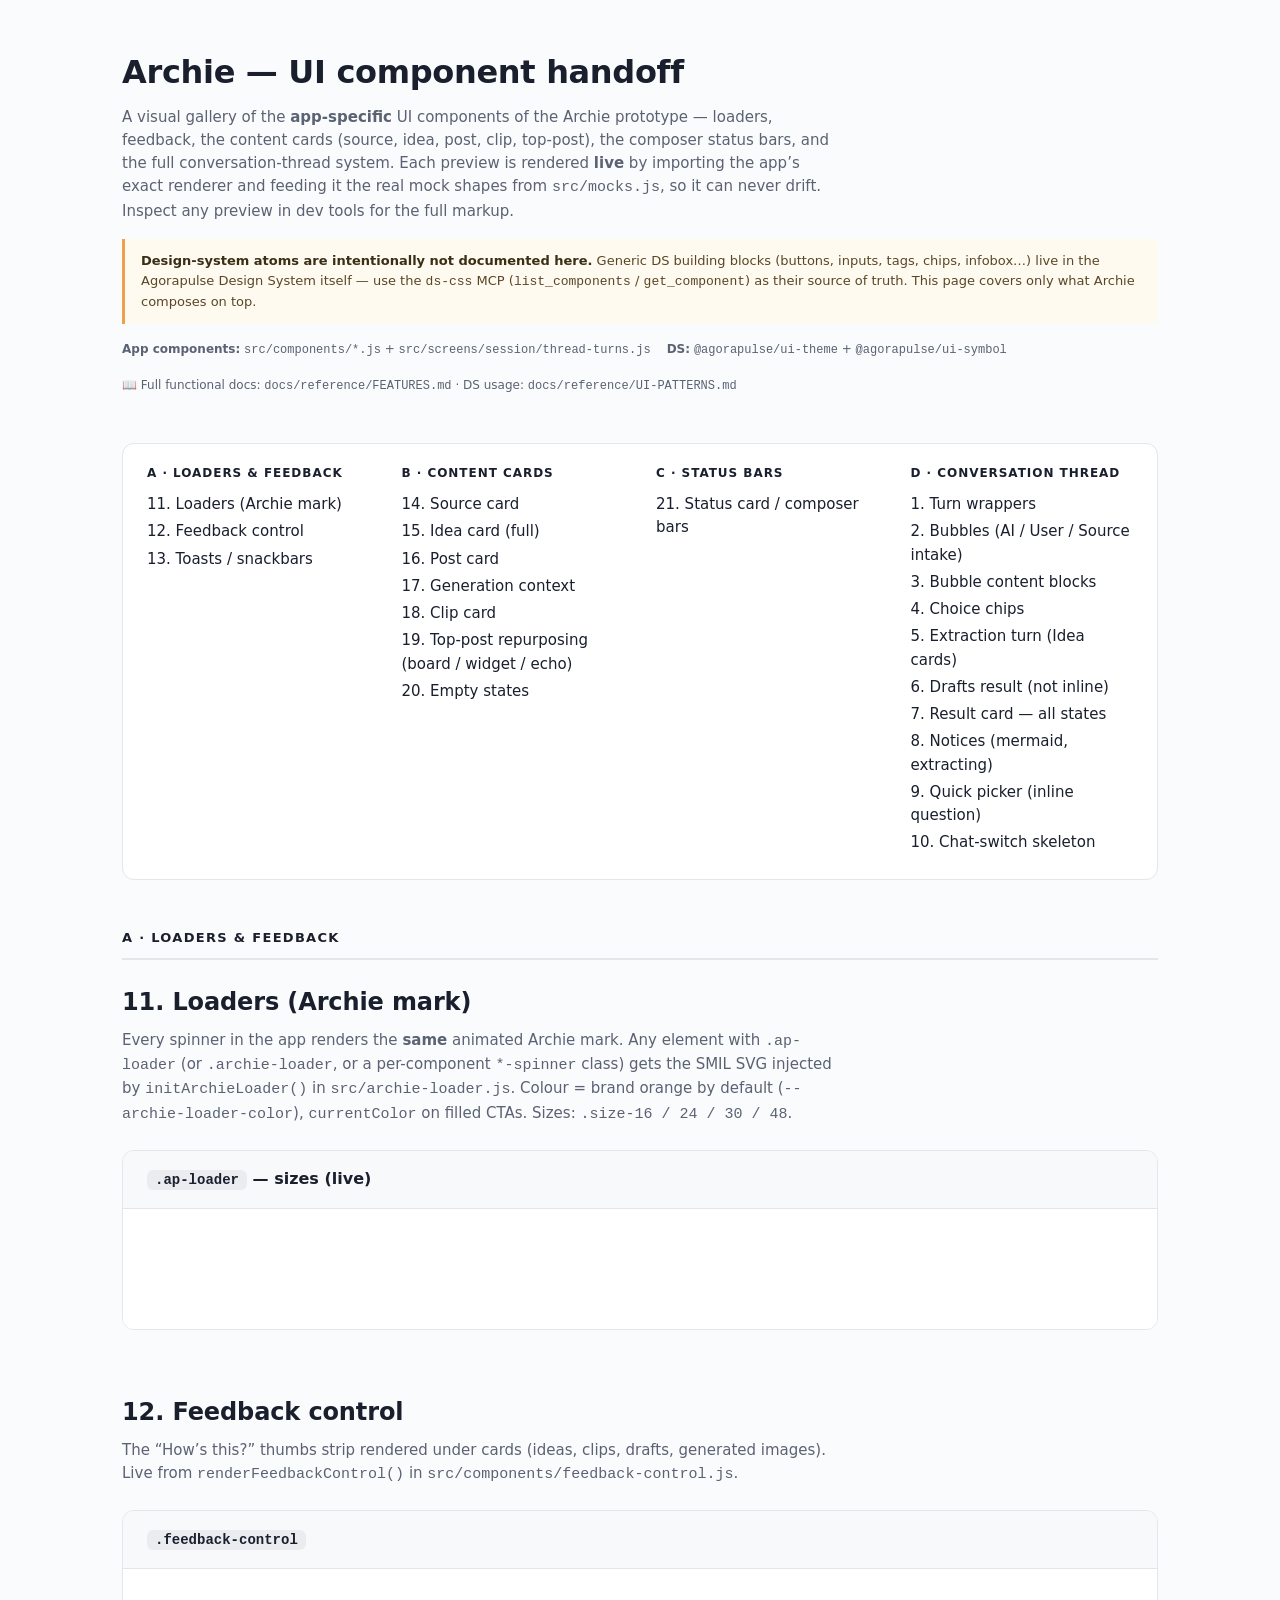
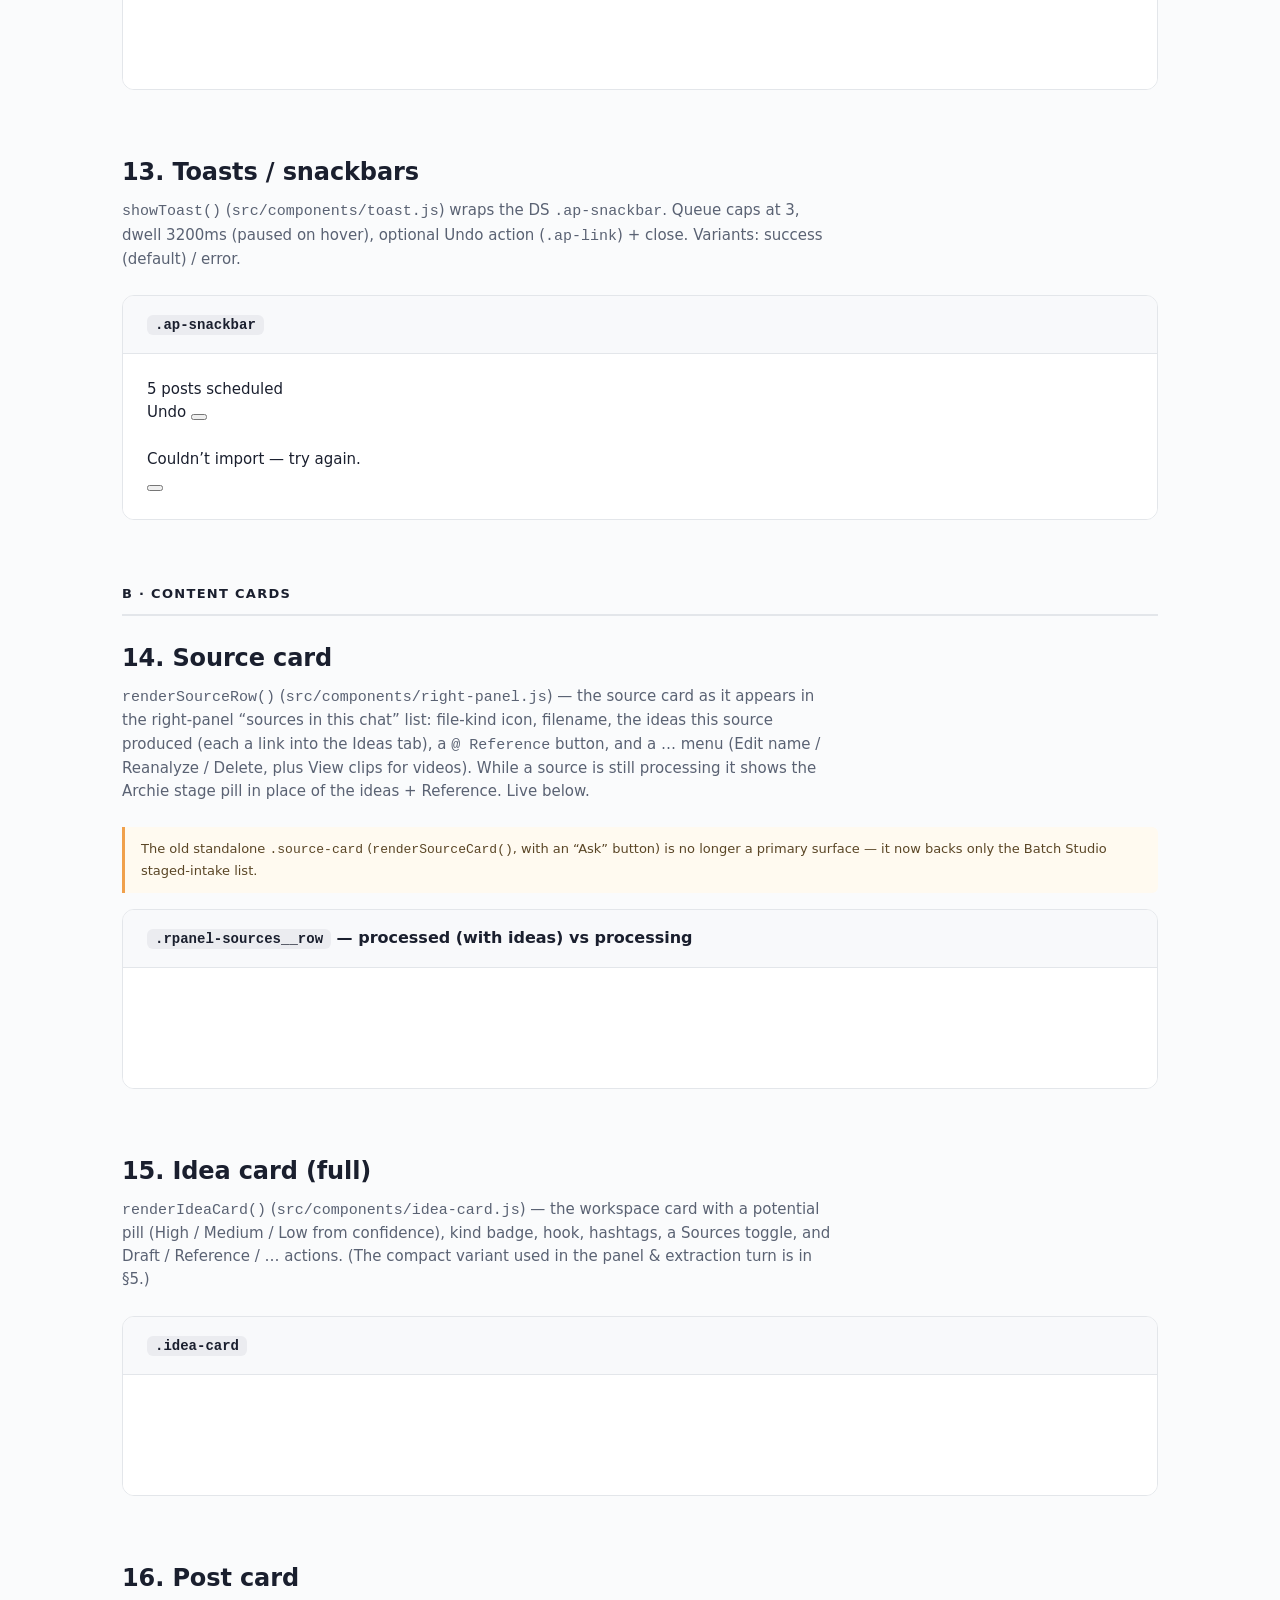
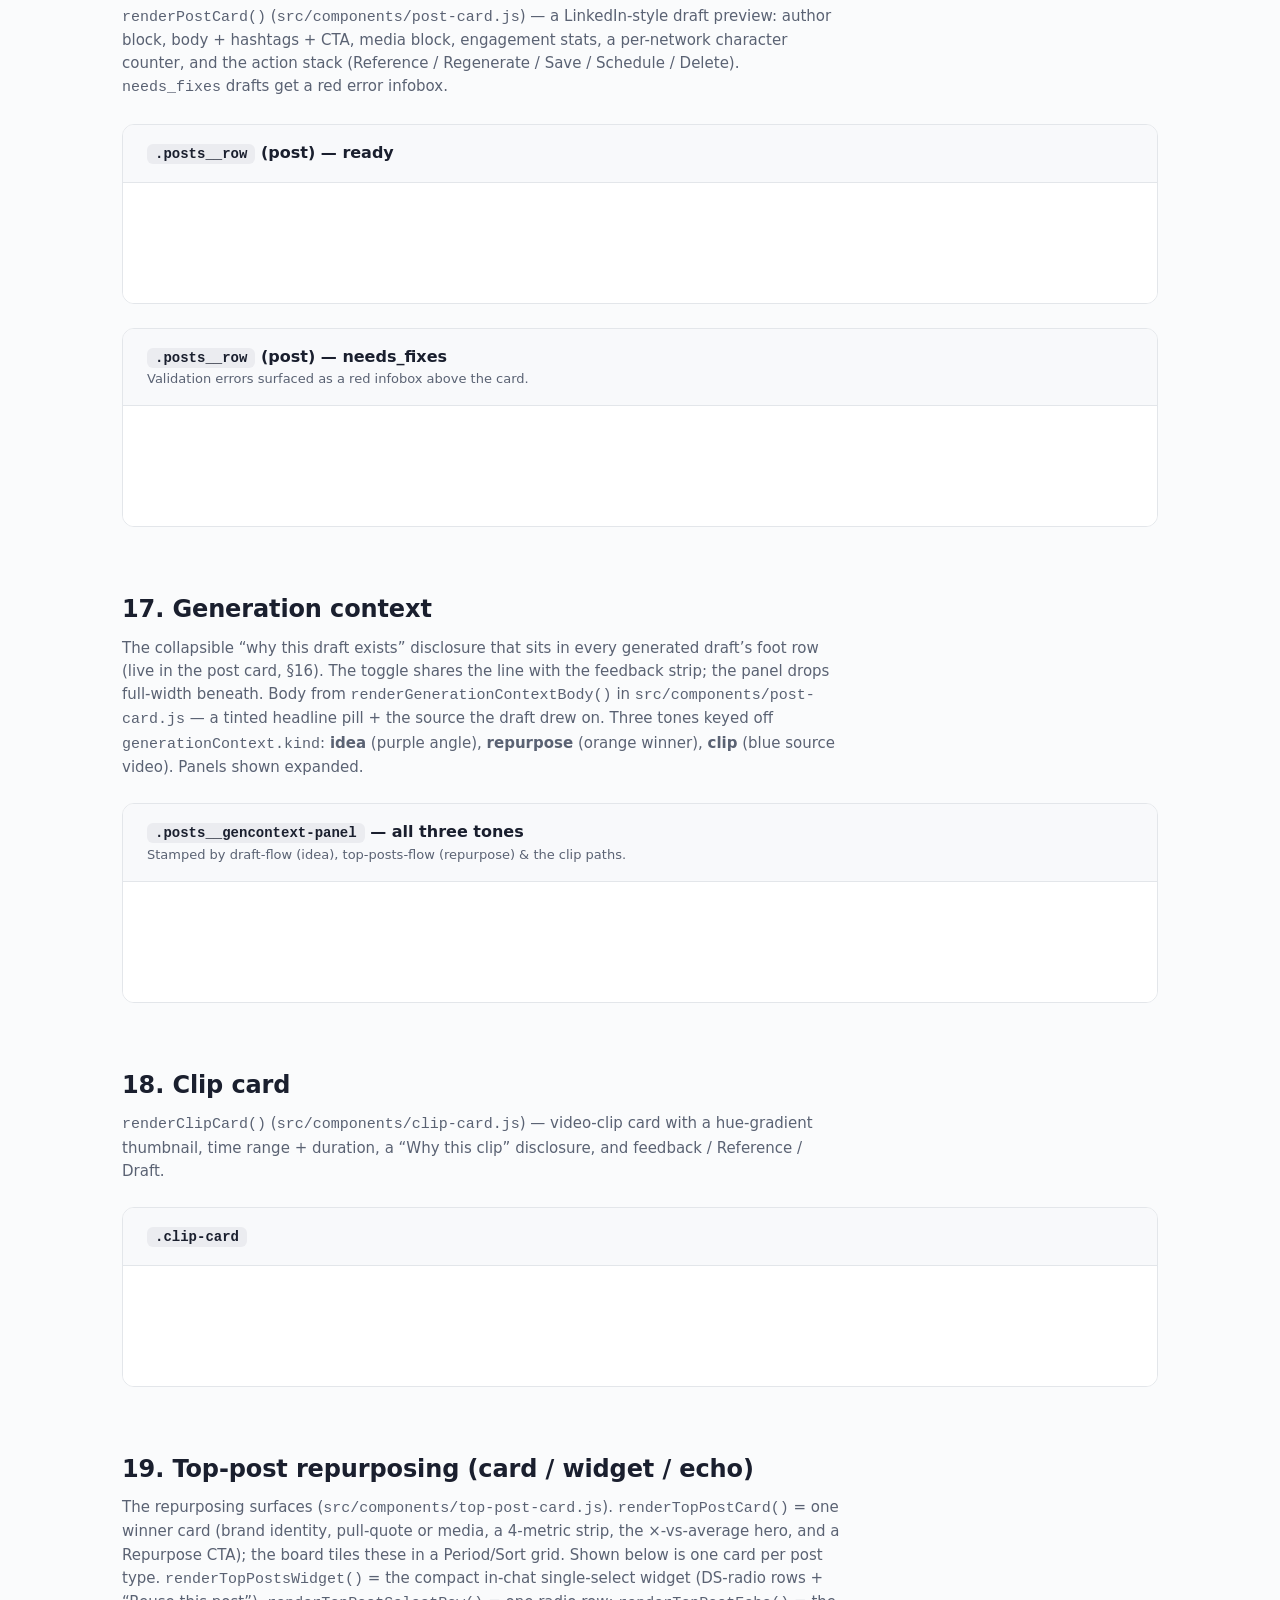
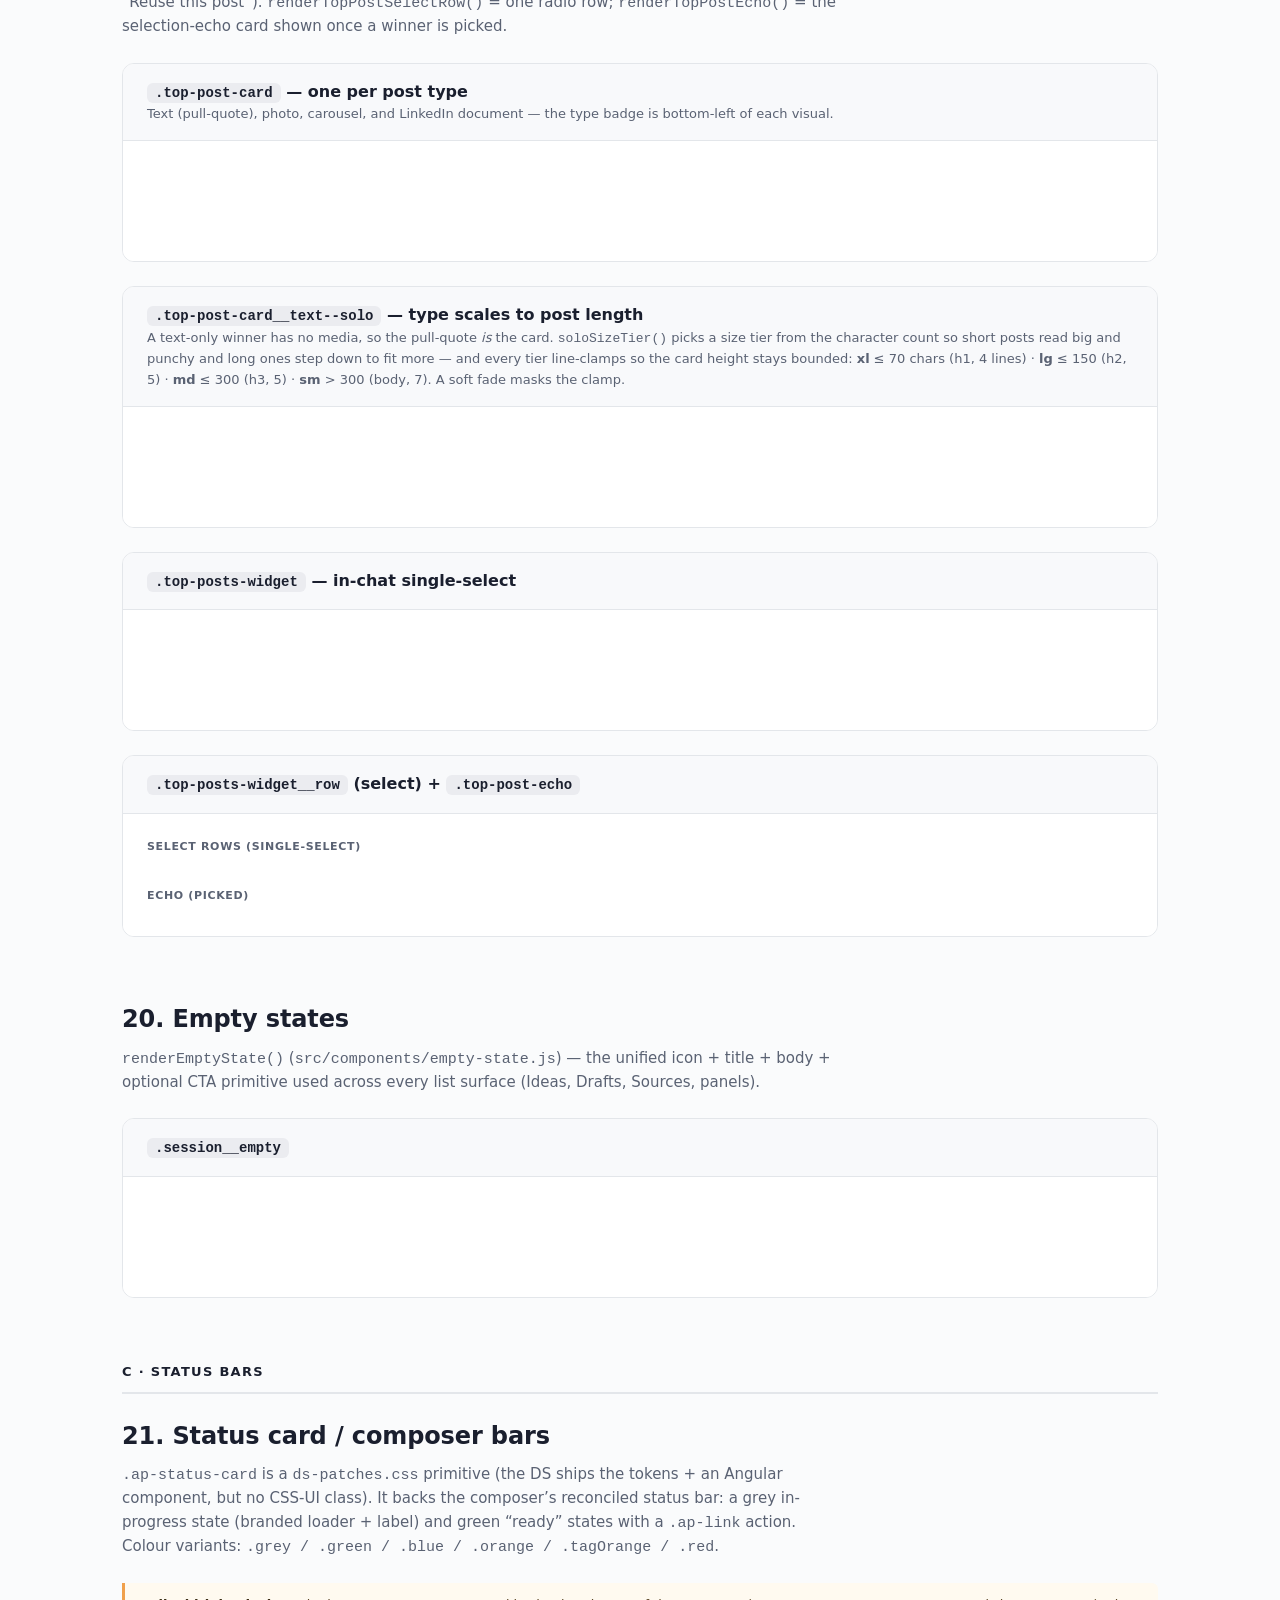
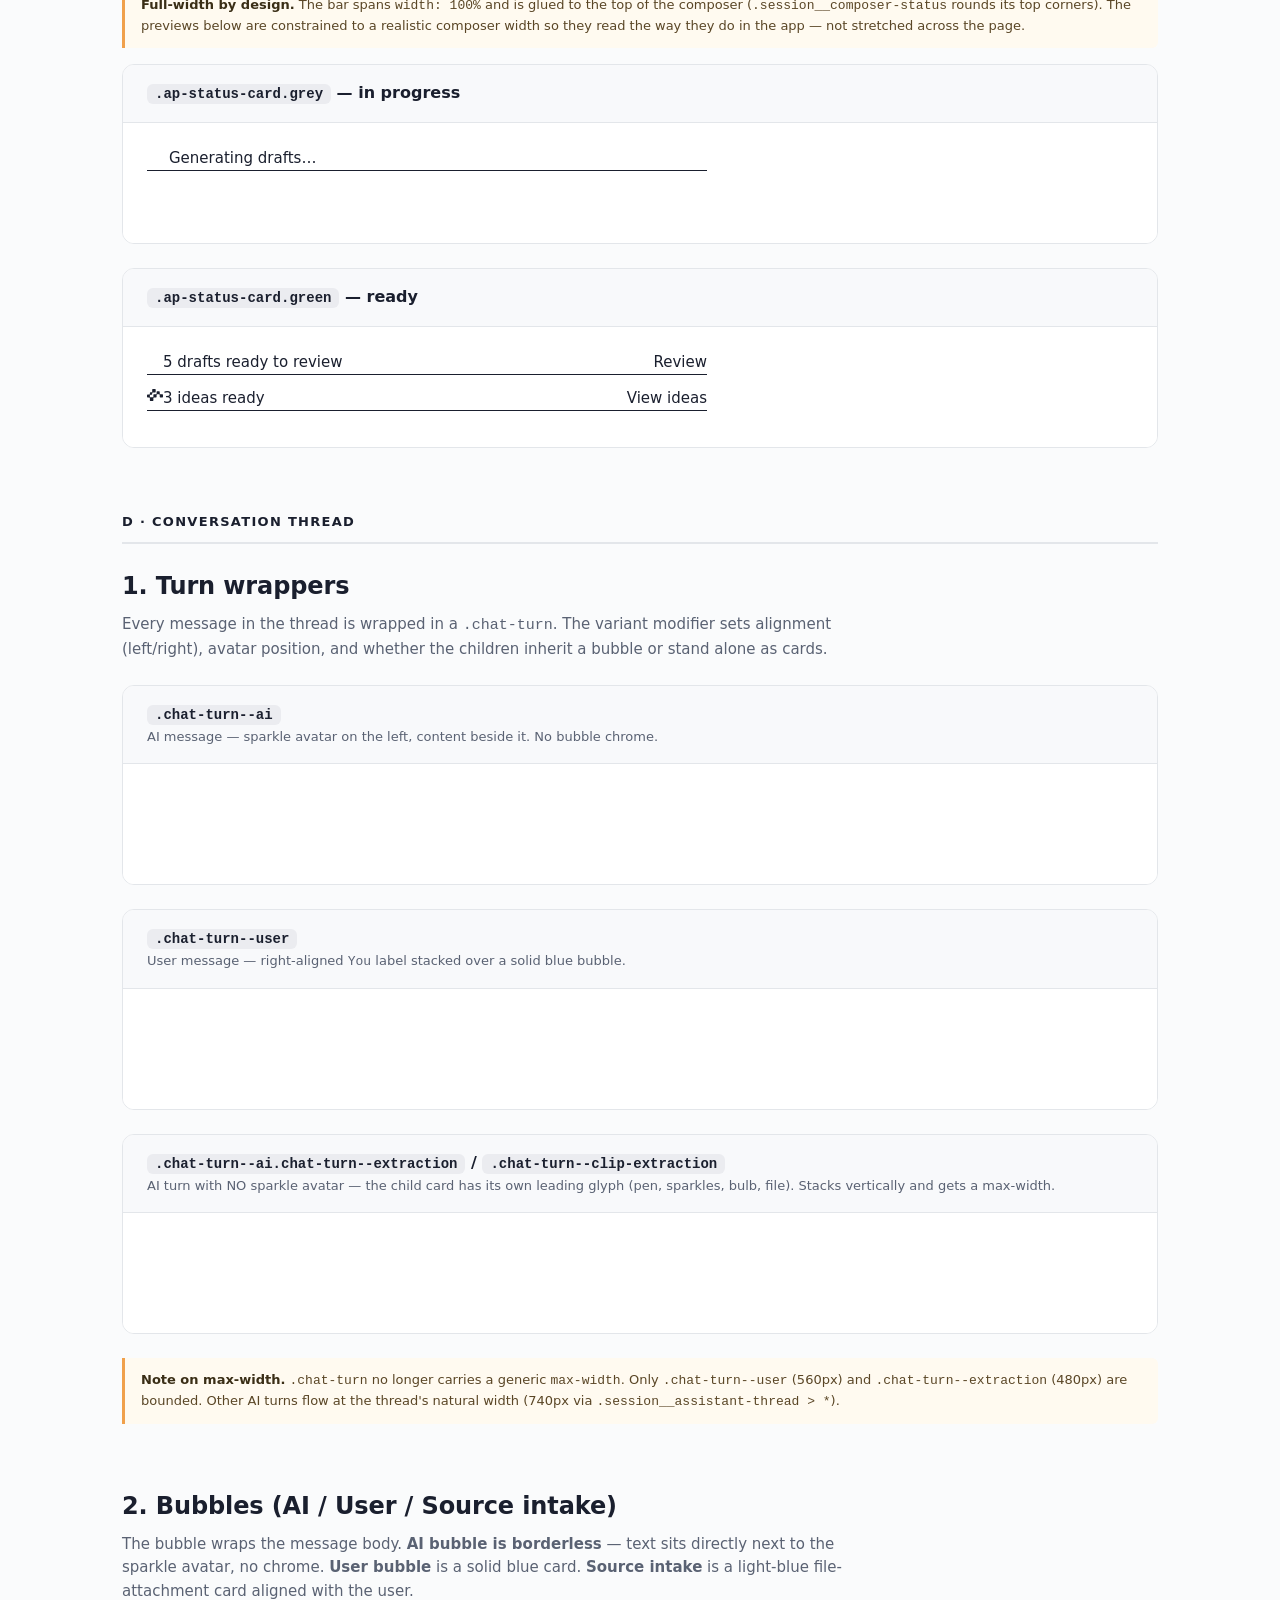
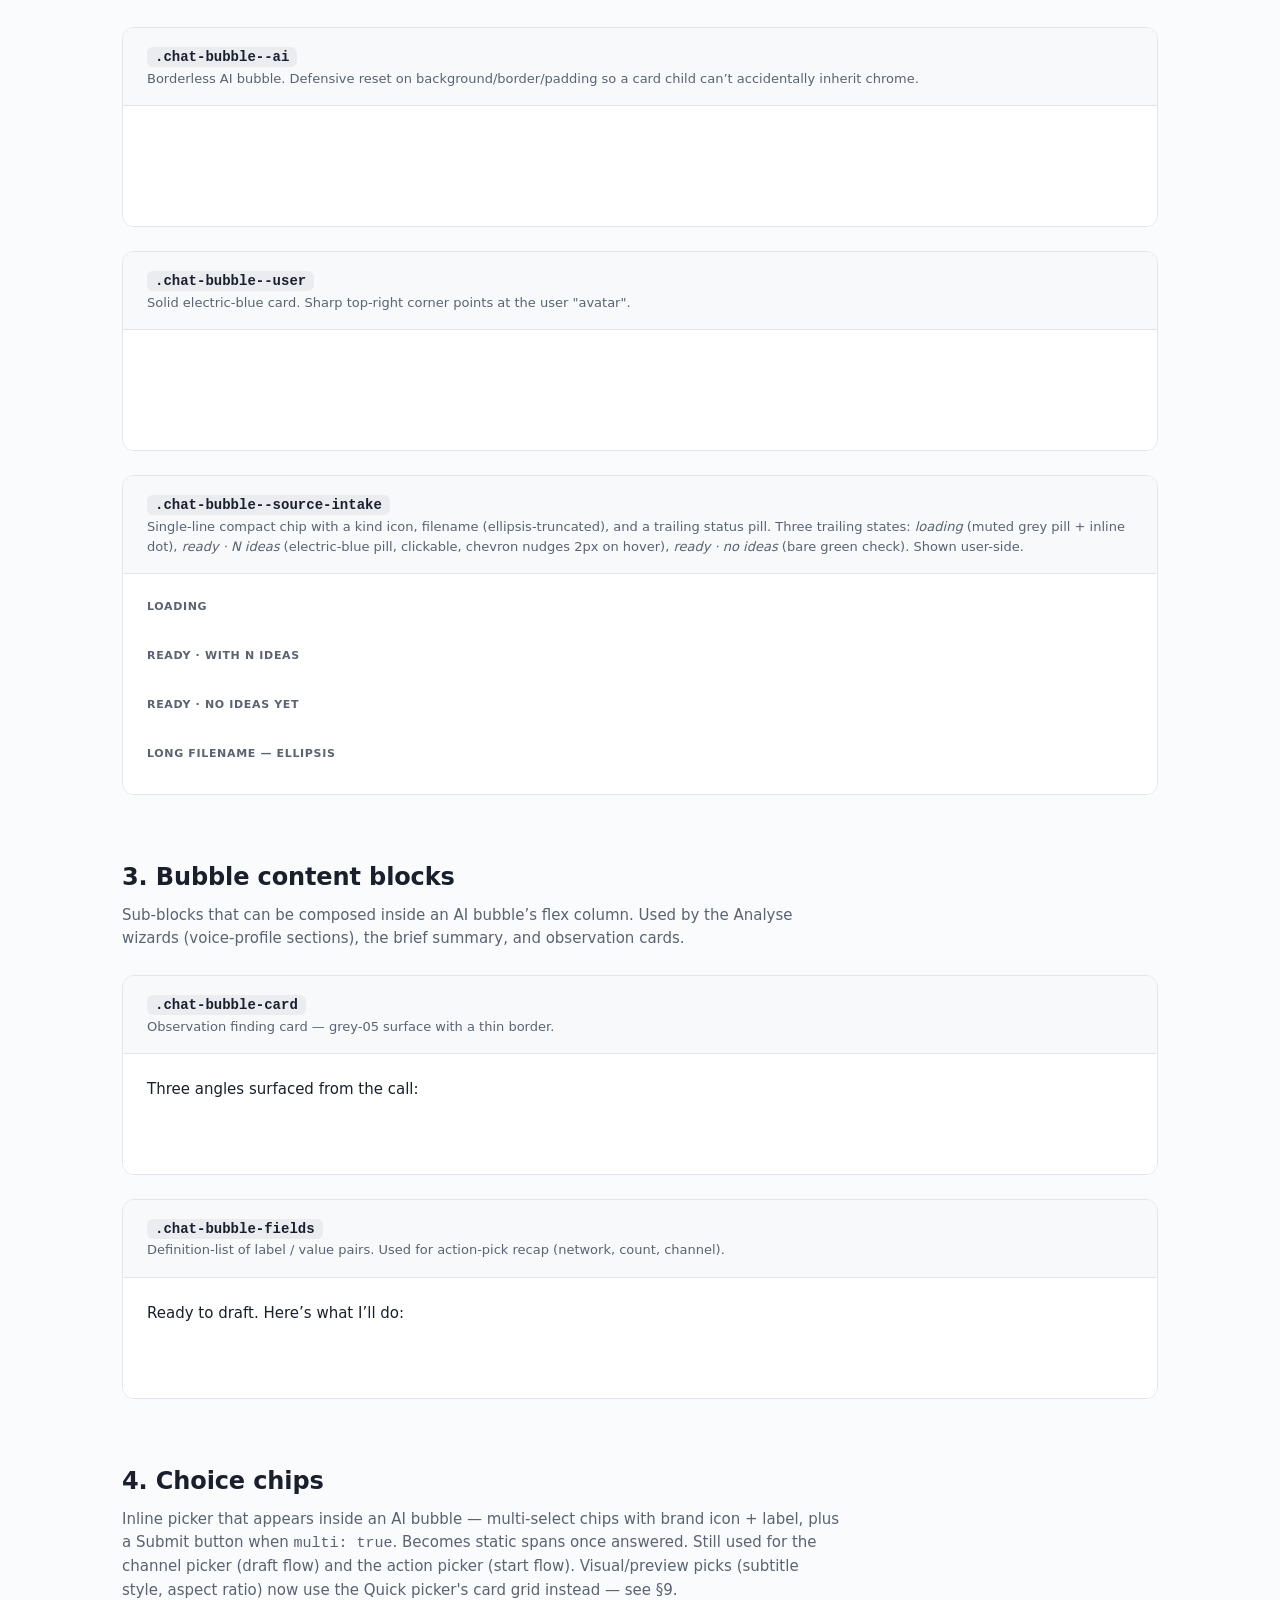
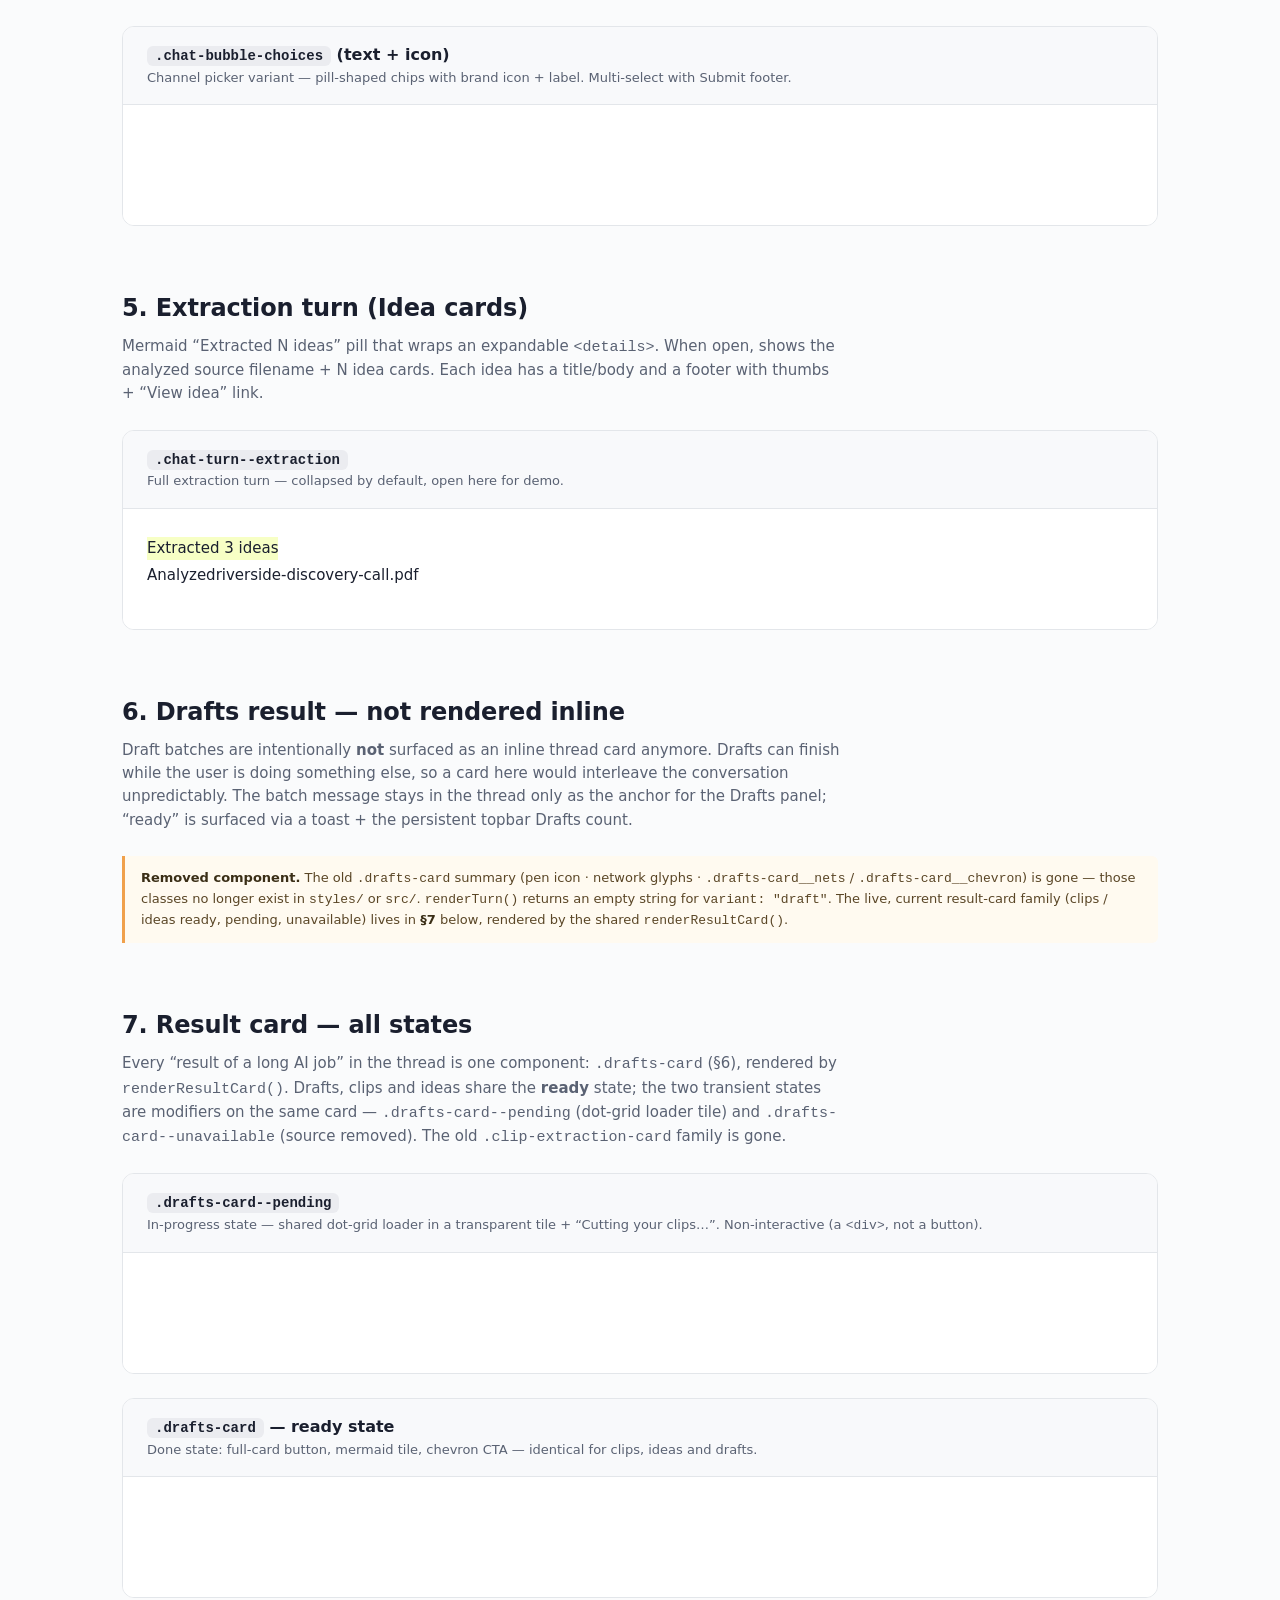
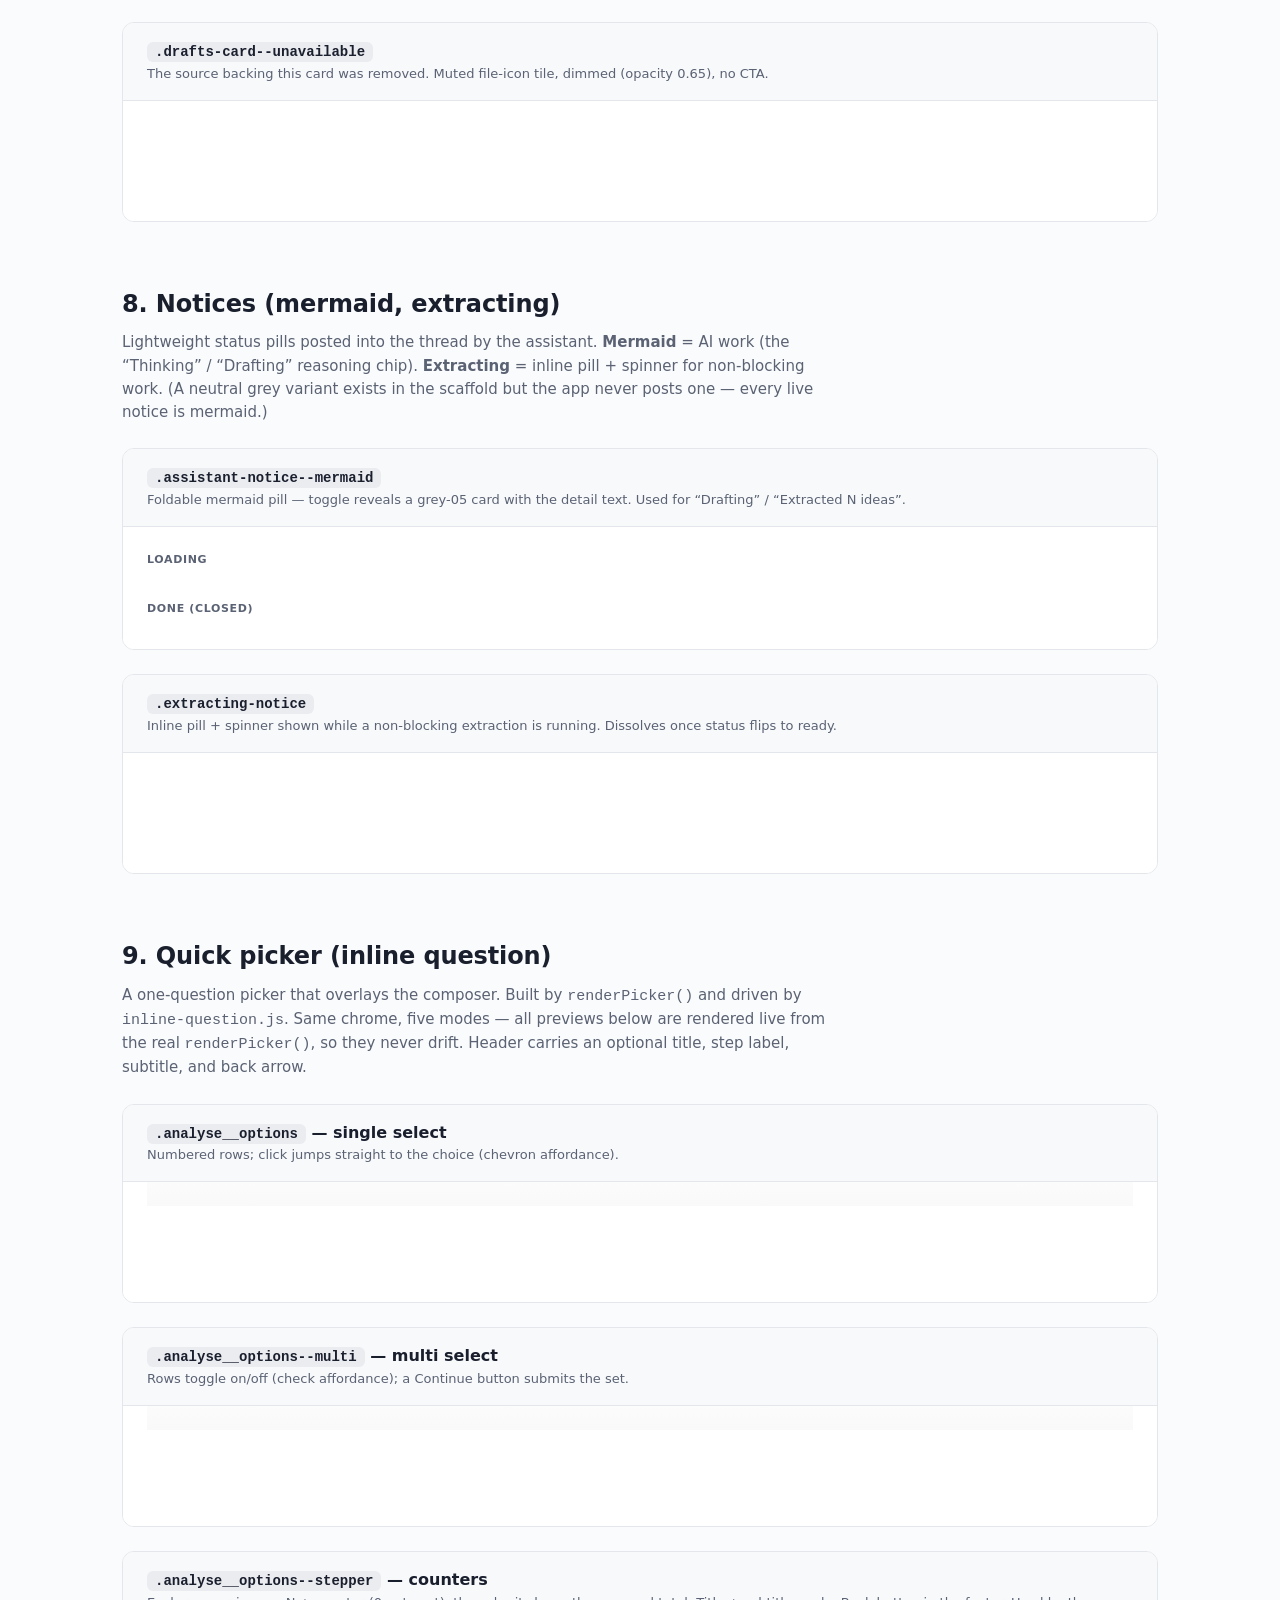
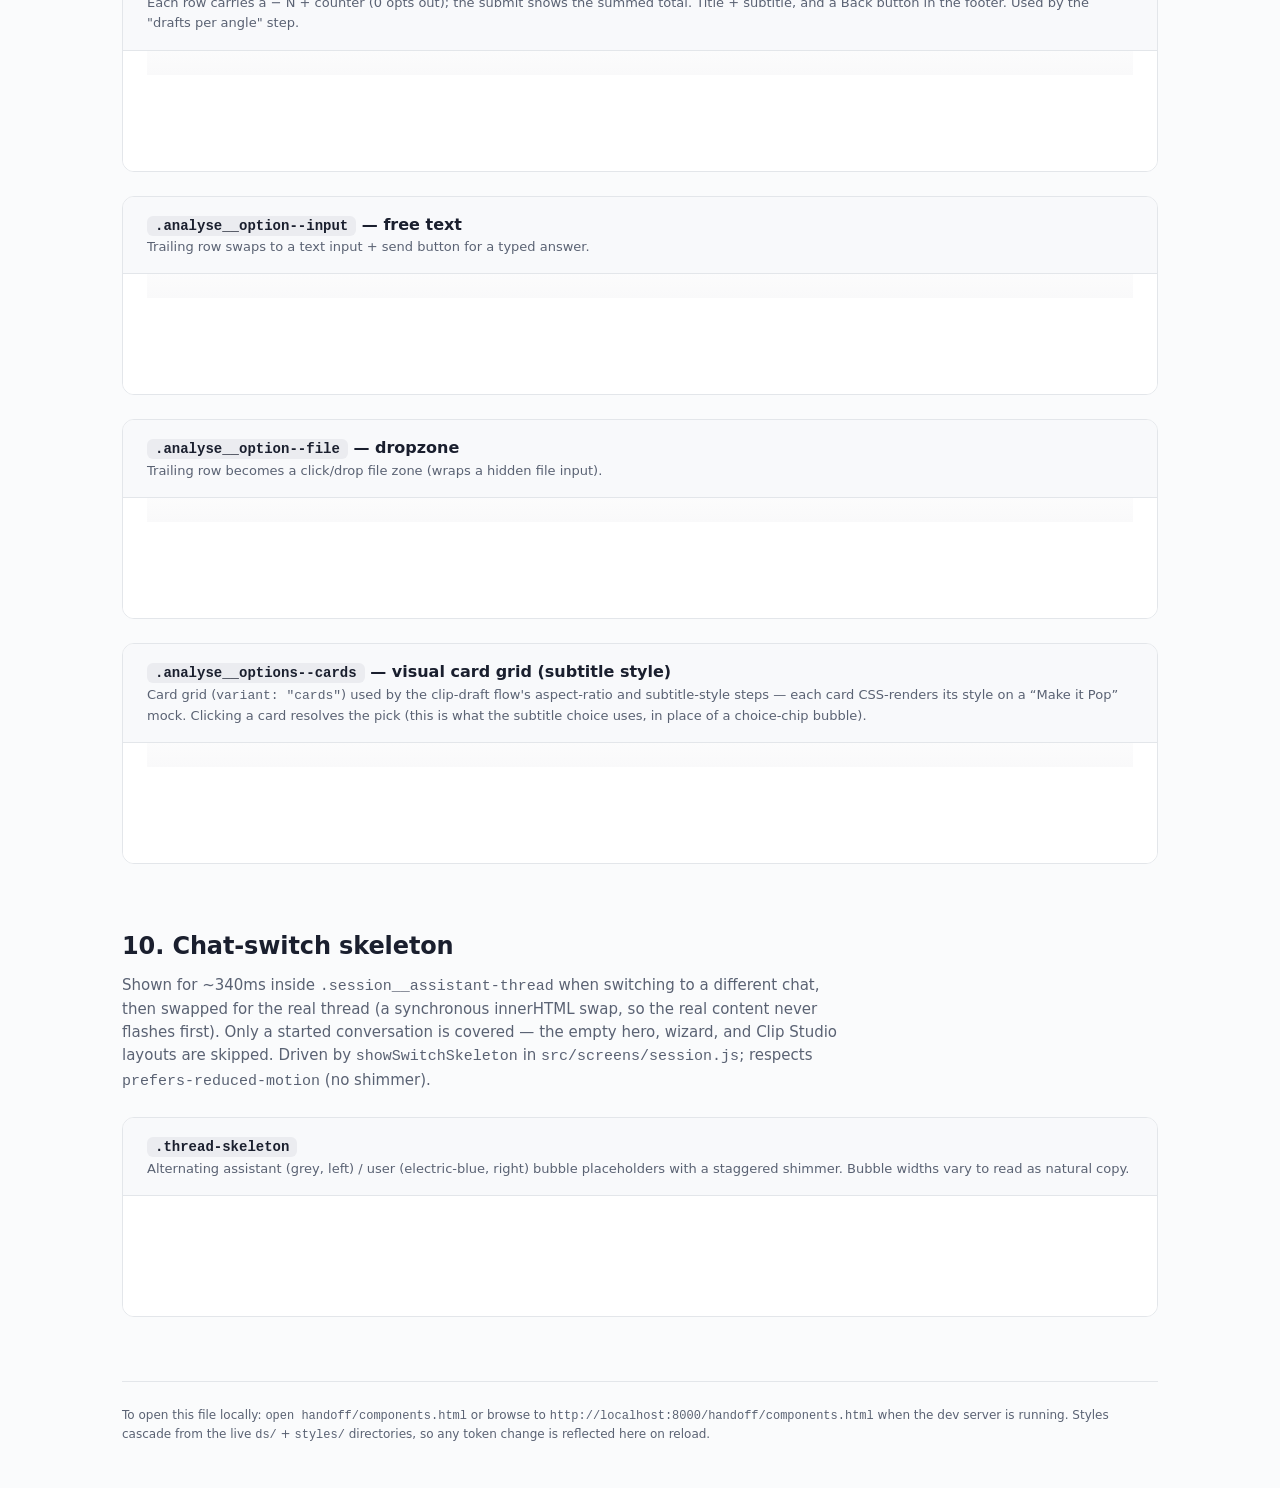
==== handoff/components.html @ f3efd06c "docs(handoff): subtitle choice as a Quick-picker card grid; trim choice chips - §9: add the Quick pi" ====
<!doctype html>
<html lang="en">
  <head>
    <meta charset="UTF-8" />
    <meta name="viewport" content="width=device-width, initial-scale=1.0" />
    <title>Archie — UI component handoff</title>

    <!-- Agorapulse Design System (variables → font → icons → ui-css) -->
    <link rel="stylesheet" href="../ds/desktop_variables.css?v=3" />
    <link rel="stylesheet" href="../ds/css-ui/font-face.css?v=3" />
    <link rel="stylesheet" href="../ds/ap-icons.css?v=3" />
    <link rel="stylesheet" href="../ds/css-ui/index.css?v=3" />

    <!-- App tokens + base + chat styles (so previews render exactly as in app).
         ?v=N is bumped whenever the cascade changes (e.g. source-intake v2 ship)
         so the handoff doesn't get stuck on a stale cached CSS. -->
    <link rel="stylesheet" href="../styles/tokens.css?v=3" />
    <link rel="stylesheet" href="../styles/base.css?v=3" />
    <link rel="stylesheet" href="../styles/ds-patches.css?v=3" />
    <link rel="stylesheet" href="../styles/chat.css?v=3" />
    <link rel="stylesheet" href="../styles/screens/session.css?v=3" />
    <!-- Card styles, so the live previews (idea / clip / post cards) render
         with their real chrome. -->
    <link rel="stylesheet" href="../styles/components/right-panel.css?v=3" />
    <link rel="stylesheet" href="../styles/components/clip-card.css?v=3" />
    <link rel="stylesheet" href="../styles/screens/posts.css?v=3" />
    <!-- Quick-picker (inline question) styles for the live picker previews. -->
    <link rel="stylesheet" href="../styles/screens/analyse.css?v=3" />
    <!-- Subtitle-style card previews for the clip subtitle quick-picker (§9). -->
    <link rel="stylesheet" href="../styles/components/subtitle-style.css?v=3" />
    <!-- Content-card styles so the live source / idea (full) / post / clip /
         top-post / feedback previews render with their real chrome. -->
    <link rel="stylesheet" href="../styles/screens/dashboard.css?v=3" />
    <link rel="stylesheet" href="../styles/screens/sources.css?v=3" />
    <link rel="stylesheet" href="../styles/components/top-post-card.css?v=3" />
    <link rel="stylesheet" href="../styles/components/feedback-control.css?v=3" />
    <link rel="stylesheet" href="../styles/components/conversation-status-card.css?v=3" />
    <!-- archie-loader.css MUST load last (as it does in index.html): its loader
         box rules deliberately override the legacy rotating-border definitions
         that live in each screen/modal CSS (e.g. .source-card__spinner in
         dashboard.css). Loading it earlier lets those stale rings win. -->
    <link rel="stylesheet" href="../styles/components/archie-loader.css?v=3" />

    <style>
      /* ── Handoff page chrome ───────────────────────────────────────── */
      :root {
        --hd-bg: #fafbfc;
        --hd-surface: #ffffff;
        --hd-border: #e3e6ea;
        --hd-text: #1a1f2e;
        --hd-muted: #5a6273;
        --hd-code-bg: #f4f5f7;
        --hd-accent: var(--ref-color-electric-blue-100);
      }

      * {
        box-sizing: border-box;
      }

      /* The app's base.css locks html/body to overflow:hidden (the app shell
         scrolls its own panes). This is a standalone doc — restore native
         page scroll. */
      html,
      body {
        height: auto !important;
        min-height: 100%;
        overflow: visible !important;
        overflow-y: auto !important;
      }

      body {
        margin: 0;
        padding: 0;
        background: var(--hd-bg);
        color: var(--hd-text);
        font-family: var(--ref-font-family, "Averta", system-ui, sans-serif);
        font-size: 15px;
        line-height: 1.55;
      }

      .hd-shell {
        max-width: 1100px;
        margin: 0 auto;
        padding: 48px 32px 96px;
      }

      .hd-header {
        margin-bottom: 48px;
      }

      .hd-header h1 {
        margin: 0 0 8px;
        font-size: 32px;
        font-weight: 800;
        letter-spacing: -0.01em;
      }

      .hd-header p {
        margin: 0;
        color: var(--hd-muted);
        max-width: 720px;
      }

      .hd-meta {
        margin-top: 16px;
        display: flex;
        flex-wrap: wrap;
        gap: 16px;
        font-size: 12px;
        color: var(--hd-muted);
      }

      .hd-meta code {
        font-size: 12px;
      }

      /* TOC */
      .hd-toc {
        background: var(--hd-surface);
        border: 1px solid var(--hd-border);
        border-radius: 12px;
        padding: 20px 24px;
        margin-bottom: 48px;
      }

      .hd-toc {
        display: grid;
        grid-template-columns: repeat(auto-fit, minmax(200px, 1fr));
        gap: 20px 32px;
      }

      .hd-toc__group h2 {
        margin: 0 0 10px;
        font-size: 12px;
        font-weight: 700;
        text-transform: uppercase;
        letter-spacing: 0.08em;
        color: var(--hd-accent);
      }

      .hd-toc ul {
        margin: 0;
        padding: 0;
        list-style: none;
      }

      .hd-toc li {
        margin: 4px 0;
      }

      .hd-toc a {
        color: var(--hd-text);
        text-decoration: none;
        border-bottom: 1px solid transparent;
      }

      .hd-toc a:hover {
        border-bottom-color: var(--hd-accent);
        color: var(--hd-accent);
      }

      /* Section */
      .hd-section {
        margin-bottom: 64px;
        scroll-margin-top: 24px;
      }

      .hd-section > h2 {
        margin: 0 0 8px;
        font-size: 24px;
        font-weight: 700;
        letter-spacing: -0.005em;
      }

      .hd-section > p.hd-lead {
        margin: 0 0 24px;
        color: var(--hd-muted);
        max-width: 720px;
      }

      /* Component card */
      .hd-comp {
        background: var(--hd-surface);
        border: 1px solid var(--hd-border);
        border-radius: 12px;
        margin-bottom: 24px;
        overflow: hidden;
      }

      .hd-comp__head {
        display: flex;
        align-items: baseline;
        justify-content: space-between;
        gap: 16px;
        padding: 16px 24px;
        border-bottom: 1px solid var(--hd-border);
        background: #f8f9fb;
      }

      .hd-comp__name {
        margin: 0;
        font-size: 16px;
        font-weight: 700;
      }

      .hd-comp__name code {
        background: rgba(33, 46, 68, 0.06);
        padding: 2px 8px;
        border-radius: 6px;
        font-size: 14px;
        font-weight: 600;
      }

      .hd-comp__desc {
        margin: 0;
        color: var(--hd-muted);
        font-size: 13px;
      }

      .hd-comp__body {
        display: grid;
        grid-template-columns: 1fr;
        gap: 0;
      }

      @media (max-width: 900px) {
        .hd-comp__body {
          grid-template-columns: 1fr;
        }
      }

      .hd-comp__preview {
        padding: 24px;
        background: #ffffff;
        display: flex;
        flex-direction: column;
        gap: 24px;
        min-height: 120px;
        /* Wide components (post card, schedule slots) scroll inside their own
           preview rather than clipping at the card edge. */
        overflow-x: auto;
      }

      .hd-comp__code {
        padding: 0;
        background: var(--hd-code-bg);
        font-family: "SF Mono", "Menlo", "Monaco", monospace;
        font-size: 12px;
        line-height: 1.5;
        max-height: 480px;
        overflow: auto;
      }

      .hd-comp__code pre {
        margin: 0;
        padding: 20px 24px;
        white-space: pre;
        overflow-x: auto;
      }

      .hd-comp__meta {
        grid-column: 1 / -1;
        padding: 16px 24px;
        border-top: 1px solid var(--hd-border);
        font-size: 13px;
        display: grid;
        grid-template-columns: 1fr 1fr 1fr;
        gap: 24px;
      }

      @media (max-width: 900px) {
        .hd-comp__meta {
          grid-template-columns: 1fr;
        }
      }

      .hd-comp__meta dt {
        font-size: 11px;
        font-weight: 700;
        text-transform: uppercase;
        letter-spacing: 0.06em;
        color: var(--hd-muted);
        margin-bottom: 6px;
      }

      .hd-comp__meta dd {
        margin: 0;
      }

      .hd-comp__meta dd code {
        background: rgba(33, 46, 68, 0.06);
        padding: 1px 6px;
        border-radius: 4px;
        font-family: "SF Mono", "Menlo", monospace;
        font-size: 11px;
        display: inline-block;
        margin: 2px 4px 2px 0;
      }

      /* Notes block */
      .hd-note {
        background: #fffaf0;
        border-left: 3px solid #f0a04b;
        padding: 12px 16px;
        margin: 16px 0;
        font-size: 13px;
        color: #5a4626;
        border-radius: 0 6px 6px 0;
      }

      .hd-note strong {
        color: #3a2e16;
      }

      /* Token reference table */
      .hd-tokens {
        background: var(--hd-surface);
        border: 1px solid var(--hd-border);
        border-radius: 12px;
        padding: 0;
        overflow: hidden;
      }

      .hd-tokens table {
        width: 100%;
        border-collapse: collapse;
        font-size: 13px;
      }

      .hd-tokens th,
      .hd-tokens td {
        padding: 10px 16px;
        text-align: left;
        border-bottom: 1px solid var(--hd-border);
      }

      .hd-tokens th {
        background: #f8f9fb;
        font-size: 11px;
        text-transform: uppercase;
        letter-spacing: 0.06em;
        color: var(--hd-muted);
        font-weight: 700;
      }

      .hd-tokens tr:last-child td {
        border-bottom: 0;
      }

      .hd-tokens code {
        font-family: "SF Mono", "Menlo", monospace;
        font-size: 12px;
        background: rgba(33, 46, 68, 0.06);
        padding: 1px 6px;
        border-radius: 4px;
      }

      .hd-swatch {
        display: inline-block;
        width: 16px;
        height: 16px;
        border-radius: 3px;
        border: 1px solid rgba(0, 0, 0, 0.08);
        vertical-align: middle;
        margin-right: 6px;
      }

      /* Variants row inside preview */
      .hd-preview-row {
        display: flex;
        flex-direction: column;
        gap: 8px;
      }

      .hd-preview-row__label {
        font-size: 11px;
        text-transform: uppercase;
        letter-spacing: 0.06em;
        color: var(--hd-muted);
        font-weight: 700;
      }

      /* Force the preview area to use the app's body text rules without
         depending on the session shell. */
      .hd-comp__preview {
        font-family: var(--ref-font-family, "Averta", system-ui, sans-serif);
      }

      /* Some chat-turn variants are normally constrained by .session__assistant-thread
         (max-width 740 centered). In the handoff preview we let them flow at the
         preview column's natural width. */
      .hd-comp__preview .chat-turn {
        max-width: 100%;
      }

      .hd-comp__preview .chat-turn--user {
        align-self: flex-end;
      }

      /* Wrap row for laying out atom variants (buttons, chips, pills) side by
         side inside a preview. */
      .hd-row {
        display: flex;
        flex-wrap: wrap;
        align-items: center;
        gap: 12px;
      }

      /* Big in-page separator between the component groups (mirrors the TOC). */
      .hd-group-title {
        margin: 8px 0 24px;
        padding-bottom: 10px;
        border-bottom: 2px solid var(--hd-border);
        font-size: 13px;
        font-weight: 800;
        text-transform: uppercase;
        letter-spacing: 0.1em;
        color: var(--hd-accent);
      }

      /* On dark-surfaced previews (video-clips ramp) invert the card bg. */
      .hd-comp__preview--dark {
        background: #14181f;
      }
    </style>
  </head>

  <body>
    <main class="hd-shell">
      <header class="hd-header">
        <h1>Archie — UI component handoff</h1>
        <p>
          A visual gallery of the <strong>app-specific</strong> UI components of the Archie prototype — loaders,
          feedback, the content cards (source, idea, post, clip, top-post), the composer status bars, and the full
          conversation-thread system. Each preview is rendered <strong>live</strong> by importing the app&rsquo;s exact
          renderer and feeding it the real mock shapes from <code>src/mocks.js</code>, so it can never drift. Inspect
          any preview in dev tools for the full markup.
        </p>
        <div class="hd-note" style="margin-top: 16px">
          <strong>Design-system atoms are intentionally not documented here.</strong> Generic DS building blocks
          (buttons, inputs, tags, chips, infobox…) live in the Agorapulse Design System itself — use the
          <code>ds-css</code> MCP (<code>list_components</code> / <code>get_component</code>) as their source of truth.
          This page covers only what Archie composes on top.
        </div>
        <div class="hd-meta">
          <span>
            <strong>App components:</strong>
            <code>src/components/*.js</code> + <code>src/screens/session/thread-turns.js</code>
          </span>
          <span>
            <strong>DS:</strong>
            <code>@agorapulse/ui-theme</code> +
            <code>@agorapulse/ui-symbol</code>
          </span>
        </div>
        <div class="hd-meta">
          <span>
            📖 Full functional docs:
            <code>docs/reference/FEATURES.md</code> · DS usage: <code>docs/reference/UI-PATTERNS.md</code>
          </span>
        </div>
      </header>

      <nav class="hd-toc" aria-label="Table of contents">
        <div class="hd-toc__group">
          <h2>A · Loaders &amp; feedback</h2>
          <ul>
            <li><a href="#loaders">11. Loaders (Archie mark)</a></li>
            <li><a href="#feedback">12. Feedback control</a></li>
            <li><a href="#toasts">13. Toasts / snackbars</a></li>
          </ul>
        </div>
        <div class="hd-toc__group">
          <h2>B · Content cards</h2>
          <ul>
            <li><a href="#source-card">14. Source card</a></li>
            <li><a href="#idea-card">15. Idea card (full)</a></li>
            <li><a href="#post-card">16. Post card</a></li>
            <li><a href="#gencontext">17. Generation context</a></li>
            <li><a href="#clip-card">18. Clip card</a></li>
            <li><a href="#top-posts">19. Top-post repurposing (board / widget / echo)</a></li>
            <li><a href="#empty">20. Empty states</a></li>
          </ul>
        </div>
        <div class="hd-toc__group">
          <h2>C · Status bars</h2>
          <ul>
            <li><a href="#status-card">21. Status card / composer bars</a></li>
          </ul>
        </div>
        <div class="hd-toc__group">
          <h2>D · Conversation thread</h2>
          <ul>
            <li><a href="#turns">1. Turn wrappers</a></li>
            <li><a href="#bubbles">2. Bubbles (AI / User / Source intake)</a></li>
            <li><a href="#bubble-content">3. Bubble content blocks</a></li>
            <li><a href="#choices">4. Choice chips</a></li>
            <li><a href="#extraction">5. Extraction turn (Idea cards)</a></li>
            <li><a href="#drafts">6. Drafts result (not inline)</a></li>
            <li><a href="#clip-extraction">7. Result card — all states</a></li>
            <li><a href="#notices">8. Notices (mermaid, extracting)</a></li>
            <li><a href="#quick-picker">9. Quick picker (inline question)</a></li>
            <li><a href="#switch-skeleton">10. Chat-switch skeleton</a></li>
          </ul>
        </div>
      </nav>

      <!-- ════════════════════════════════════════════════════════════════
            GROUP A — LOADERS & FEEDBACK
            ════════════════════════════════════════════════════════════ -->
      <h2 class="hd-group-title">A · Loaders &amp; feedback</h2>

      <!-- 16. LOADERS -->
      <section class="hd-section" id="loaders">
        <h2>11. Loaders (Archie mark)</h2>
        <p class="hd-lead">
          Every spinner in the app renders the <strong>same</strong> animated Archie mark. Any element with
          <code>.ap-loader</code> (or <code>.archie-loader</code>, or a per-component <code>*-spinner</code> class) gets
          the SMIL SVG injected by <code>initArchieLoader()</code> in <code>src/archie-loader.js</code>. Colour = brand
          orange by default (<code>--archie-loader-color</code>), <code>currentColor</code> on filled CTAs. Sizes:
          <code>.size-16 / 24 / 30 / 48</code>.
        </p>

        <article class="hd-comp">
          <header class="hd-comp__head">
            <div>
              <p class="hd-comp__name"><code>.ap-loader</code> — sizes (live)</p>
            </div>
          </header>
          <div class="hd-comp__body">
            <div class="hd-comp__preview">
              <div class="hd-row" style="gap: 24px" data-live="loaders"></div>
            </div>
          </div>
        </article>
      </section>

      <!-- 17. FEEDBACK CONTROL -->
      <section class="hd-section" id="feedback">
        <h2>12. Feedback control</h2>
        <p class="hd-lead">
          The &ldquo;How&rsquo;s this?&rdquo; thumbs strip rendered under cards (ideas, clips, drafts, generated
          images). Live from <code>renderFeedbackControl()</code> in <code>src/components/feedback-control.js</code>.
        </p>

        <article class="hd-comp">
          <header class="hd-comp__head">
            <div>
              <p class="hd-comp__name"><code>.feedback-control</code></p>
            </div>
          </header>
          <div class="hd-comp__body">
            <div class="hd-comp__preview" data-live="feedback"></div>
          </div>
        </article>
      </section>

      <!-- 18. TOASTS -->
      <section class="hd-section" id="toasts">
        <h2>13. Toasts / snackbars</h2>
        <p class="hd-lead">
          <code>showToast()</code> (<code>src/components/toast.js</code>) wraps the DS <code>.ap-snackbar</code>. Queue
          caps at 3, dwell 3200ms (paused on hover), optional Undo action (<code>.ap-link</code>) + close. Variants:
          success (default) / error.
        </p>

        <article class="hd-comp">
          <header class="hd-comp__head">
            <div>
              <p class="hd-comp__name"><code>.ap-snackbar</code></p>
            </div>
          </header>
          <div class="hd-comp__body">
            <div class="hd-comp__preview">
              <div class="ap-snackbar success" style="position: static">
                <div class="ap-snackbar-left"><i></i><span>5 posts scheduled</span></div>
                <div class="ap-snackbar-right">
                  <button type="button" class="ap-link">Undo</button>
                  <button type="button" aria-label="Close"><i class="ap-icon-close" aria-hidden="true"></i></button>
                </div>
              </div>
              <div class="ap-snackbar error" style="position: static">
                <div class="ap-snackbar-left"><i></i><span>Couldn&rsquo;t import — try again.</span></div>
                <div class="ap-snackbar-right">
                  <button type="button" aria-label="Close"><i class="ap-icon-close" aria-hidden="true"></i></button>
                </div>
              </div>
            </div>
          </div>
        </article>
      </section>

      <!-- ════════════════════════════════════════════════════════════════
            GROUP B — CONTENT CARDS
            ════════════════════════════════════════════════════════════ -->
      <h2 class="hd-group-title">B · Content cards</h2>

      <!-- 19. SOURCE CARD -->
      <section class="hd-section" id="source-card">
        <h2>14. Source card</h2>
        <p class="hd-lead">
          <code>renderSourceRow()</code> (<code>src/components/right-panel.js</code>) — the source card as it appears in
          the right-panel &ldquo;sources in this chat&rdquo; list: file-kind icon, filename, the ideas this source
          produced (each a link into the Ideas tab), a <code>@ Reference</code> button, and a &hellip; menu (Edit name /
          Reanalyze / Delete, plus View clips for videos). While a source is still processing it shows the Archie stage
          pill in place of the ideas + Reference. Live below.
        </p>
        <div class="hd-note" style="margin: 0 0 16px">
          The old standalone <code>.source-card</code> (<code>renderSourceCard()</code>, with an &ldquo;Ask&rdquo;
          button) is no longer a primary surface — it now backs only the Batch Studio staged-intake list.
        </div>

        <article class="hd-comp">
          <header class="hd-comp__head">
            <div>
              <p class="hd-comp__name"><code>.rpanel-sources__row</code> — processed (with ideas) vs processing</p>
            </div>
          </header>
          <div class="hd-comp__body">
            <div class="hd-comp__preview" data-live="source-card"></div>
          </div>
        </article>
      </section>

      <!-- 20. IDEA CARD (FULL) -->
      <section class="hd-section" id="idea-card">
        <h2>15. Idea card (full)</h2>
        <p class="hd-lead">
          <code>renderIdeaCard()</code> (<code>src/components/idea-card.js</code>) — the workspace card with a potential
          pill (High / Medium / Low from confidence), kind badge, hook, hashtags, a Sources toggle, and Draft /
          Reference / &hellip; actions. (The compact variant used in the panel &amp; extraction turn is in §5.)
        </p>

        <article class="hd-comp">
          <header class="hd-comp__head">
            <div>
              <p class="hd-comp__name"><code>.idea-card</code></p>
            </div>
          </header>
          <div class="hd-comp__body">
            <div class="hd-comp__preview" data-live="idea-card"></div>
          </div>
        </article>
      </section>

      <!-- 21. POST CARD -->
      <section class="hd-section" id="post-card">
        <h2>16. Post card</h2>
        <p class="hd-lead">
          <code>renderPostCard()</code> (<code>src/components/post-card.js</code>) — a LinkedIn-style draft preview:
          author block, body + hashtags + CTA, media block, engagement stats, a per-network character counter, and the
          action stack (Reference / Regenerate / Save / Schedule / Delete). <code>needs_fixes</code> drafts get a red
          error infobox.
        </p>

        <article class="hd-comp">
          <header class="hd-comp__head">
            <div>
              <p class="hd-comp__name"><code>.posts__row</code> (post) — ready</p>
            </div>
          </header>
          <div class="hd-comp__body">
            <div class="hd-comp__preview" data-live="post-card"></div>
          </div>
        </article>

        <article class="hd-comp">
          <header class="hd-comp__head">
            <div>
              <p class="hd-comp__name"><code>.posts__row</code> (post) — needs_fixes</p>
              <p class="hd-comp__desc">Validation errors surfaced as a red infobox above the card.</p>
            </div>
          </header>
          <div class="hd-comp__body">
            <div class="hd-comp__preview" data-live="post-card-fixes"></div>
          </div>
        </article>
      </section>

      <!-- GENERATION CONTEXT -->
      <section class="hd-section" id="gencontext">
        <h2>17. Generation context</h2>
        <p class="hd-lead">
          The collapsible &ldquo;why this draft exists&rdquo; disclosure that sits in every generated draft&rsquo;s foot
          row (live in the post card, §16). The toggle shares the line with the feedback strip; the panel drops
          full-width beneath. Body from <code>renderGenerationContextBody()</code> in
          <code>src/components/post-card.js</code> — a tinted headline pill + the source the draft drew on. Three tones
          keyed off <code>generationContext.kind</code>: <strong>idea</strong> (purple angle),
          <strong>repurpose</strong> (orange winner), <strong>clip</strong> (blue source video). Panels shown expanded.
        </p>

        <article class="hd-comp">
          <header class="hd-comp__head">
            <div>
              <p class="hd-comp__name"><code>.posts__gencontext-panel</code> — all three tones</p>
              <p class="hd-comp__desc">
                Stamped by draft-flow (idea), top-posts-flow (repurpose) &amp; the clip paths.
              </p>
            </div>
          </header>
          <div class="hd-comp__body">
            <div class="hd-comp__preview" data-live="gencontext"></div>
          </div>
        </article>
      </section>

      <!-- 22. CLIP CARD -->
      <section class="hd-section" id="clip-card">
        <h2>18. Clip card</h2>
        <p class="hd-lead">
          <code>renderClipCard()</code> (<code>src/components/clip-card.js</code>) — video-clip card with a hue-gradient
          thumbnail, time range + duration, a &ldquo;Why this clip&rdquo; disclosure, and feedback / Reference / Draft.
        </p>

        <article class="hd-comp">
          <header class="hd-comp__head">
            <div>
              <p class="hd-comp__name"><code>.clip-card</code></p>
            </div>
          </header>
          <div class="hd-comp__body">
            <div class="hd-comp__preview" data-live="clip-card"></div>
          </div>
        </article>
      </section>

      <!-- 23. TOP POSTS -->
      <section class="hd-section" id="top-posts">
        <h2>19. Top-post repurposing (card / widget / echo)</h2>
        <p class="hd-lead">
          The repurposing surfaces (<code>src/components/top-post-card.js</code>).
          <code>renderTopPostCard()</code> = one winner card (brand identity, pull-quote or media, a 4-metric strip, the
          ×-vs-average hero, and a Repurpose CTA); the board tiles these in a Period/Sort grid. Shown below is one card
          per post type. <code>renderTopPostsWidget()</code> = the compact in-chat single-select widget (DS-radio rows +
          &ldquo;Reuse this post&rdquo;). <code>renderTopPostSelectRow()</code> = one radio row;
          <code>renderTopPostEcho()</code> = the selection-echo card shown once a winner is picked.
        </p>

        <article class="hd-comp">
          <header class="hd-comp__head">
            <div>
              <p class="hd-comp__name"><code>.top-post-card</code> — one per post type</p>
              <p class="hd-comp__desc">
                Text (pull-quote), photo, carousel, and LinkedIn document — the type badge is bottom-left of each
                visual.
              </p>
            </div>
          </header>
          <div class="hd-comp__body">
            <div class="hd-comp__preview">
              <div class="top-posts-grid" data-live="top-post-types"></div>
            </div>
          </div>
        </article>

        <article class="hd-comp">
          <header class="hd-comp__head">
            <div>
              <p class="hd-comp__name"><code>.top-post-card__text--solo</code> — type scales to post length</p>
              <p class="hd-comp__desc">
                A text-only winner has no media, so the pull-quote <em>is</em> the card.
                <code>soloSizeTier()</code> picks a size tier from the character count so short posts read big and
                punchy and long ones step down to fit more — and every tier line-clamps so the card height stays
                bounded: <strong>xl</strong> ≤ 70 chars (h1, 4 lines) · <strong>lg</strong> ≤ 150 (h2, 5) ·
                <strong>md</strong> ≤ 300 (h3, 5) · <strong>sm</strong> &gt; 300 (body, 7). A soft fade masks the clamp.
              </p>
            </div>
          </header>
          <div class="hd-comp__body">
            <div class="hd-comp__preview">
              <div class="top-posts-grid" data-live="top-post-text-tiers"></div>
            </div>
          </div>
        </article>

        <article class="hd-comp">
          <header class="hd-comp__head">
            <div>
              <p class="hd-comp__name"><code>.top-posts-widget</code> — in-chat single-select</p>
            </div>
          </header>
          <div class="hd-comp__body">
            <div class="hd-comp__preview" data-live="top-post-widget"></div>
          </div>
        </article>

        <article class="hd-comp">
          <header class="hd-comp__head">
            <div>
              <p class="hd-comp__name"><code>.top-posts-widget__row</code> (select) + <code>.top-post-echo</code></p>
            </div>
          </header>
          <div class="hd-comp__body">
            <div class="hd-comp__preview">
              <div class="hd-preview-row">
                <span class="hd-preview-row__label">Select rows (single-select)</span>
                <div data-live="top-post-rows"></div>
              </div>
              <div class="hd-preview-row">
                <span class="hd-preview-row__label">Echo (picked)</span>
                <div data-live="top-post-echo"></div>
              </div>
            </div>
          </div>
        </article>
      </section>

      <!-- 24. EMPTY STATES -->
      <section class="hd-section" id="empty">
        <h2>20. Empty states</h2>
        <p class="hd-lead">
          <code>renderEmptyState()</code> (<code>src/components/empty-state.js</code>) — the unified icon + title + body
          + optional CTA primitive used across every list surface (Ideas, Drafts, Sources, panels).
        </p>

        <article class="hd-comp">
          <header class="hd-comp__head">
            <div>
              <p class="hd-comp__name"><code>.session__empty</code></p>
            </div>
          </header>
          <div class="hd-comp__body">
            <div class="hd-comp__preview" data-live="empty"></div>
          </div>
        </article>
      </section>

      <!-- ════════════════════════════════════════════════════════════════
            GROUP C — STATUS BARS
            ════════════════════════════════════════════════════════════ -->
      <h2 class="hd-group-title">C · Status bars</h2>

      <!-- 25. STATUS CARD -->
      <section class="hd-section" id="status-card">
        <h2>21. Status card / composer bars</h2>
        <p class="hd-lead">
          <code>.ap-status-card</code> is a <code>ds-patches.css</code> primitive (the DS ships the tokens + an Angular
          component, but no CSS-UI class). It backs the composer&rsquo;s reconciled status bar: a grey in-progress state
          (branded loader + label) and green &ldquo;ready&rdquo; states with a <code>.ap-link</code> action. Colour
          variants: <code>.grey / .green / .blue / .orange / .tagOrange / .red</code>.
        </p>

        <div class="hd-note">
          <strong>Full-width by design.</strong> The bar spans <code>width: 100%</code> and is glued to the top of the
          composer (<code>.session__composer-status</code> rounds its top corners). The previews below are constrained
          to a realistic composer width so they read the way they do in the app — not stretched across the page.
        </div>

        <article class="hd-comp">
          <header class="hd-comp__head">
            <div>
              <p class="hd-comp__name"><code>.ap-status-card.grey</code> — in progress</p>
            </div>
          </header>
          <div class="hd-comp__body">
            <div class="hd-comp__preview">
              <div style="width: 100%; max-width: 560px">
                <div class="ap-status-card grey session__composer-status" role="status" aria-live="polite">
                  <div class="upper">
                    <span class="ap-loader grey size-16" aria-hidden="true"></span>
                    <div class="flow">Generating drafts…</div>
                  </div>
                </div>
              </div>
            </div>
          </div>
        </article>

        <article class="hd-comp">
          <header class="hd-comp__head">
            <div>
              <p class="hd-comp__name"><code>.ap-status-card.green</code> — ready</p>
            </div>
          </header>
          <div class="hd-comp__body">
            <div class="hd-comp__preview">
              <div style="width: 100%; max-width: 560px; display: flex; flex-direction: column; gap: 12px">
                <div class="ap-status-card green session__composer-status" role="status">
                  <div class="upper">
                    <i class="ap-icon-file" aria-hidden="true"></i>
                    <div class="flow"><span>5 drafts ready to review</span></div>
                    <button type="button" class="ap-link small standalone">Review</button>
                  </div>
                </div>
                <div class="ap-status-card green session__composer-status" role="status">
                  <div class="upper">
                    <i class="ap-icon-archie-official" aria-hidden="true"></i>
                    <div class="flow"><span>3 ideas ready</span></div>
                    <button type="button" class="ap-link small standalone">View ideas</button>
                  </div>
                </div>
              </div>
            </div>
          </div>
        </article>
      </section>

      <!-- ════════════════════════════════════════════════════════════════
            GROUP D — CONVERSATION THREAD
            ════════════════════════════════════════════════════════════ -->
      <h2 class="hd-group-title">D · Conversation thread</h2>

      <!-- ════════════════════════════════════════════════════════════════
            1. TURN WRAPPERS
            ════════════════════════════════════════════════════════════ -->
      <section class="hd-section" id="turns">
        <h2>1. Turn wrappers</h2>
        <p class="hd-lead">
          Every message in the thread is wrapped in a <code>.chat-turn</code>. The variant modifier sets alignment
          (left/right), avatar position, and whether the children inherit a bubble or stand alone as cards.
        </p>

        <article class="hd-comp">
          <header class="hd-comp__head">
            <div>
              <p class="hd-comp__name"><code>.chat-turn--ai</code></p>
              <p class="hd-comp__desc">AI message — sparkle avatar on the left, content beside it. No bubble chrome.</p>
            </div>
          </header>
          <div class="hd-comp__body">
            <div class="hd-comp__preview" data-live="turn-ai"></div>
          </div>
        </article>

        <article class="hd-comp">
          <header class="hd-comp__head">
            <div>
              <p class="hd-comp__name"><code>.chat-turn--user</code></p>
              <p class="hd-comp__desc">
                User message — right-aligned <code>You</code> label stacked over a solid blue bubble.
              </p>
            </div>
          </header>
          <div class="hd-comp__body">
            <div class="hd-comp__preview" data-live="turn-user"></div>
          </div>
        </article>

        <article class="hd-comp">
          <header class="hd-comp__head">
            <div>
              <p class="hd-comp__name">
                <code>.chat-turn--ai.chat-turn--extraction</code> /
                <code>.chat-turn--clip-extraction</code>
              </p>
              <p class="hd-comp__desc">
                AI turn with NO sparkle avatar — the child card has its own leading glyph (pen, sparkles, bulb, file).
                Stacks vertically and gets a max-width.
              </p>
            </div>
          </header>
          <div class="hd-comp__body">
            <div class="hd-comp__preview" data-live="turn-clip"></div>
          </div>
        </article>

        <div class="hd-note">
          <strong>Note on max-width.</strong> <code>.chat-turn</code> no longer carries a generic
          <code>max-width</code>. Only <code>.chat-turn--user</code> (560px) and
          <code>.chat-turn--extraction</code> (480px) are bounded. Other AI turns flow at the thread's natural width
          (740px via <code>.session__assistant-thread &gt; *</code>).
        </div>
      </section>

      <!-- ════════════════════════════════════════════════════════════════
            2. BUBBLES
            ════════════════════════════════════════════════════════════ -->
      <section class="hd-section" id="bubbles">
        <h2>2. Bubbles (AI / User / Source intake)</h2>
        <p class="hd-lead">
          The bubble wraps the message body. <strong>AI bubble is borderless</strong> — text sits directly next to the
          sparkle avatar, no chrome. <strong>User bubble</strong> is a solid blue card. <strong>Source intake</strong>
          is a light-blue file-attachment card aligned with the user.
        </p>

        <article class="hd-comp">
          <header class="hd-comp__head">
            <div>
              <p class="hd-comp__name"><code>.chat-bubble--ai</code></p>
              <p class="hd-comp__desc">
                Borderless AI bubble. Defensive reset on background/border/padding so a card child can&rsquo;t
                accidentally inherit chrome.
              </p>
            </div>
          </header>
          <div class="hd-comp__body">
            <div class="hd-comp__preview" data-live="bubble-ai"></div>
          </div>
        </article>

        <article class="hd-comp">
          <header class="hd-comp__head">
            <div>
              <p class="hd-comp__name"><code>.chat-bubble--user</code></p>
              <p class="hd-comp__desc">Solid electric-blue card. Sharp top-right corner points at the user "avatar".</p>
            </div>
          </header>
          <div class="hd-comp__body">
            <div class="hd-comp__preview" data-live="bubble-user"></div>
          </div>
        </article>

        <article class="hd-comp">
          <header class="hd-comp__head">
            <div>
              <p class="hd-comp__name"><code>.chat-bubble--source-intake</code></p>
              <p class="hd-comp__desc">
                Single-line compact chip with a kind icon, filename (ellipsis-truncated), and a trailing status pill.
                Three trailing states: <em>loading</em> (muted grey pill + inline dot),
                <em>ready &middot; N ideas</em> (electric-blue pill, clickable, chevron nudges 2px on hover),
                <em>ready &middot; no ideas</em>
                (bare green check). Shown user-side.
              </p>
            </div>
          </header>
          <div class="hd-comp__body">
            <div class="hd-comp__preview">
              <div class="hd-preview-row">
                <span class="hd-preview-row__label">Loading</span>
                <div data-live="intake-loading"></div>
              </div>

              <div class="hd-preview-row">
                <span class="hd-preview-row__label">Ready &middot; with N ideas</span>
                <div data-live="intake-ideas"></div>
              </div>

              <div class="hd-preview-row">
                <span class="hd-preview-row__label">Ready &middot; no ideas yet</span>
                <div data-live="intake-noideas"></div>
              </div>

              <div class="hd-preview-row">
                <span class="hd-preview-row__label">Long filename &mdash; ellipsis</span>
                <div data-live="intake-long"></div>
              </div>
            </div>
          </div>
        </article>
      </section>

      <!-- ════════════════════════════════════════════════════════════════
            3. BUBBLE CONTENT BLOCKS
            ════════════════════════════════════════════════════════════ -->
      <section class="hd-section" id="bubble-content">
        <h2>3. Bubble content blocks</h2>
        <p class="hd-lead">
          Sub-blocks that can be composed inside an AI bubble&rsquo;s flex column. Used by the Analyse wizards
          (voice-profile sections), the brief summary, and observation cards.
        </p>

        <article class="hd-comp">
          <header class="hd-comp__head">
            <div>
              <p class="hd-comp__name"><code>.chat-bubble-card</code></p>
              <p class="hd-comp__desc">Observation finding card — grey-05 surface with a thin border.</p>
            </div>
          </header>
          <div class="hd-comp__body">
            <div class="hd-comp__preview">
              <div class="chat-turn chat-turn--ai">
                <i class="ap-icon-archie-official chat-turn-avatar" aria-hidden="true"></i>
                <div class="chat-bubble chat-bubble--ai">
                  <p class="chat-bubble-text">Three angles surfaced from the call:</p>
                  <div data-live="bubble-card"></div>
                </div>
              </div>
            </div>
          </div>
        </article>

        <article class="hd-comp">
          <header class="hd-comp__head">
            <div>
              <p class="hd-comp__name"><code>.chat-bubble-fields</code></p>
              <p class="hd-comp__desc">
                Definition-list of label / value pairs. Used for action-pick recap (network, count, channel).
              </p>
            </div>
          </header>
          <div class="hd-comp__body">
            <div class="hd-comp__preview">
              <div class="chat-turn chat-turn--ai">
                <i class="ap-icon-archie-official chat-turn-avatar" aria-hidden="true"></i>
                <div class="chat-bubble chat-bubble--ai">
                  <p class="chat-bubble-text">Ready to draft. Here&rsquo;s what I&rsquo;ll do:</p>
                  <div data-live="bubble-fields"></div>
                </div>
              </div>
            </div>
          </div>
        </article>
      </section>

      <!-- ════════════════════════════════════════════════════════════════
            4. CHOICE CHIPS
            ════════════════════════════════════════════════════════════ -->
      <section class="hd-section" id="choices">
        <h2>4. Choice chips</h2>
        <p class="hd-lead">
          Inline picker that appears inside an AI bubble — multi-select chips with brand icon + label, plus a Submit
          button when <code>multi: true</code>. Becomes static spans once answered. Still used for the channel picker
          (draft flow) and the action picker (start flow). Visual/preview picks (subtitle style, aspect ratio) now use
          the Quick picker's card grid instead — see §9.
        </p>

        <article class="hd-comp">
          <header class="hd-comp__head">
            <div>
              <p class="hd-comp__name"><code>.chat-bubble-choices</code> (text + icon)</p>
              <p class="hd-comp__desc">
                Channel picker variant — pill-shaped chips with brand icon + label. Multi-select with Submit footer.
              </p>
            </div>
          </header>
          <div class="hd-comp__body">
            <div class="hd-comp__preview" data-live="choices-text"></div>
          </div>
        </article>
      </section>

      <!-- ════════════════════════════════════════════════════════════════
            5. EXTRACTION TURN
            ════════════════════════════════════════════════════════════ -->
      <section class="hd-section" id="extraction">
        <h2>5. Extraction turn (Idea cards)</h2>
        <p class="hd-lead">
          Mermaid &ldquo;Extracted N ideas&rdquo; pill that wraps an expandable <code>&lt;details&gt;</code>. When open,
          shows the analyzed source filename + N idea cards. Each idea has a title/body and a footer with thumbs +
          &ldquo;View idea&rdquo; link.
        </p>

        <article class="hd-comp">
          <header class="hd-comp__head">
            <div>
              <p class="hd-comp__name"><code>.chat-turn--extraction</code></p>
              <p class="hd-comp__desc">Full extraction turn — collapsed by default, open here for demo.</p>
            </div>
          </header>
          <div class="hd-comp__body">
            <div class="hd-comp__preview">
              <div class="chat-turn chat-turn--ai chat-turn--extraction">
                <details class="assistant-notice assistant-notice--mermaid" open>
                  <summary class="assistant-notice__toggle">
                    <span class="ap-status mermaid">Extracted 3 ideas</span>
                    <i class="ap-icon-chevron-down assistant-notice__chevron" aria-hidden="true"></i>
                  </summary>
                  <div class="extraction-turn__detail">
                    <div class="extraction-turn__analyzed-row">
                      <strong>Analyzed</strong>
                      <span>riverside-discovery-call.pdf</span>
                    </div>
                    <!-- Live: rendered from the real renderCompactIdeaCard() — the
                         shared idea card the panel, /ideas page and extraction
                         turn all use. Never drifts. -->
                    <div class="rpanel-ideas__grid" data-live="idea-cards"></div>
                  </div>
                </details>
              </div>
            </div>
          </div>
        </article>
      </section>

      <!-- ════════════════════════════════════════════════════════════════
            6. DRAFTS CARD
            ════════════════════════════════════════════════════════════ -->
      <section class="hd-section" id="drafts">
        <h2>6. Drafts result — not rendered inline</h2>
        <p class="hd-lead">
          Draft batches are intentionally <strong>not</strong> surfaced as an inline thread card anymore. Drafts can
          finish while the user is doing something else, so a card here would interleave the conversation unpredictably.
          The batch message stays in the thread only as the anchor for the Drafts panel; &ldquo;ready&rdquo; is surfaced
          via a toast + the persistent topbar Drafts count.
        </p>

        <div class="hd-note">
          <strong>Removed component.</strong> The old <code>.drafts-card</code> summary (pen icon · network glyphs ·
          <code>.drafts-card__nets</code> / <code>.drafts-card__chevron</code>) is gone — those classes no longer exist
          in <code>styles/</code> or <code>src/</code>. <code>renderTurn()</code> returns an empty string for
          <code>variant: "draft"</code>. The live, current result-card family (clips / ideas ready, pending,
          unavailable) lives in <strong>§7</strong> below, rendered by the shared <code>renderResultCard()</code>.
        </div>
      </section>

      <!-- ════════════════════════════════════════════════════════════════
            7. CLIP / IDEA EXTRACTION CARD
            ════════════════════════════════════════════════════════════ -->
      <section class="hd-section" id="clip-extraction">
        <h2>7. Result card — all states</h2>
        <p class="hd-lead">
          Every &ldquo;result of a long AI job&rdquo; in the thread is one component: <code>.drafts-card</code> (§6),
          rendered by <code>renderResultCard()</code>. Drafts, clips and ideas share the <strong>ready</strong> state;
          the two transient states are modifiers on the same card — <code>.drafts-card--pending</code> (dot-grid loader
          tile) and <code>.drafts-card--unavailable</code> (source removed). The old <code>.clip-extraction-card</code>
          family is gone.
        </p>

        <article class="hd-comp">
          <header class="hd-comp__head">
            <div>
              <p class="hd-comp__name"><code>.drafts-card--pending</code></p>
              <p class="hd-comp__desc">
                In-progress state — shared dot-grid loader in a transparent tile + &ldquo;Cutting your
                clips&hellip;&rdquo;. Non-interactive (a <code>&lt;div&gt;</code>, not a button).
              </p>
            </div>
          </header>
          <div class="hd-comp__body">
            <div class="hd-comp__preview" data-live="result-pending"></div>
          </div>
        </article>

        <article class="hd-comp">
          <header class="hd-comp__head">
            <div>
              <p class="hd-comp__name"><code>.drafts-card</code> — ready state</p>
              <p class="hd-comp__desc">
                Done state: full-card button, mermaid tile, chevron CTA — identical for clips, ideas and drafts.
              </p>
            </div>
          </header>
          <div class="hd-comp__body">
            <div class="hd-comp__preview" data-live="result-ready"></div>
          </div>
        </article>

        <article class="hd-comp">
          <header class="hd-comp__head">
            <div>
              <p class="hd-comp__name"><code>.drafts-card--unavailable</code></p>
              <p class="hd-comp__desc">
                The source backing this card was removed. Muted file-icon tile, dimmed (opacity 0.65), no CTA.
              </p>
            </div>
          </header>
          <div class="hd-comp__body">
            <div class="hd-comp__preview" data-live="result-unavailable"></div>
          </div>
        </article>
      </section>

      <!-- ════════════════════════════════════════════════════════════════
            8. NOTICES
            ════════════════════════════════════════════════════════════ -->
      <section class="hd-section" id="notices">
        <h2>8. Notices (mermaid, extracting)</h2>
        <p class="hd-lead">
          Lightweight status pills posted into the thread by the assistant. <strong>Mermaid</strong> = AI work (the
          &ldquo;Thinking&rdquo; / &ldquo;Drafting&rdquo; reasoning chip). <strong>Extracting</strong> = inline pill +
          spinner for non-blocking work. (A neutral grey variant exists in the scaffold but the app never posts one —
          every live notice is mermaid.)
        </p>

        <article class="hd-comp">
          <header class="hd-comp__head">
            <div>
              <p class="hd-comp__name"><code>.assistant-notice--mermaid</code></p>
              <p class="hd-comp__desc">
                Foldable mermaid pill — toggle reveals a grey-05 card with the detail text. Used for
                &ldquo;Drafting&rdquo; / &ldquo;Extracted N ideas&rdquo;.
              </p>
            </div>
          </header>
          <div class="hd-comp__body">
            <div class="hd-comp__preview">
              <div class="hd-preview-row">
                <span class="hd-preview-row__label">Loading</span>
                <div data-live="notice-mermaid-loading"></div>
              </div>
              <div class="hd-preview-row">
                <span class="hd-preview-row__label">Done (closed)</span>
                <div data-live="notice-mermaid-done"></div>
              </div>
            </div>
          </div>
        </article>

        <article class="hd-comp">
          <header class="hd-comp__head">
            <div>
              <p class="hd-comp__name"><code>.extracting-notice</code></p>
              <p class="hd-comp__desc">
                Inline pill + spinner shown while a non-blocking extraction is running. Dissolves once status flips to
                ready.
              </p>
            </div>
          </header>
          <div class="hd-comp__body">
            <div class="hd-comp__preview" data-live="notice-extracting"></div>
          </div>
        </article>
      </section>

      <!-- ════════════════════════════════════════════════════════════════
            9. QUICK PICKER (inline question)
            ════════════════════════════════════════════════════════════ -->
      <section class="hd-section" id="quick-picker">
        <h2>9. Quick picker (inline question)</h2>
        <p class="hd-lead">
          A one-question picker that overlays the composer. Built by <code>renderPicker()</code> and driven by
          <code>inline-question.js</code>. Same chrome, five modes — all previews below are rendered live from the real
          <code>renderPicker()</code>, so they never drift. Header carries an optional title, step label, subtitle, and
          back arrow.
        </p>

        <article class="hd-comp">
          <header class="hd-comp__head">
            <div>
              <p class="hd-comp__name"><code>.analyse__options</code> — single select</p>
              <p class="hd-comp__desc">Numbered rows; click jumps straight to the choice (chevron affordance).</p>
            </div>
          </header>
          <div class="hd-comp__body">
            <div class="hd-comp__preview">
              <div class="analyse__sticky-bar session__assistant-wizard-bar">
                <div class="analyse__sticky-bar-inner" data-live="picker-single"></div>
              </div>
            </div>
          </div>
        </article>

        <article class="hd-comp">
          <header class="hd-comp__head">
            <div>
              <p class="hd-comp__name"><code>.analyse__options--multi</code> — multi select</p>
              <p class="hd-comp__desc">Rows toggle on/off (check affordance); a Continue button submits the set.</p>
            </div>
          </header>
          <div class="hd-comp__body">
            <div class="hd-comp__preview">
              <div class="analyse__sticky-bar session__assistant-wizard-bar">
                <div class="analyse__sticky-bar-inner" data-live="picker-multi"></div>
              </div>
            </div>
          </div>
        </article>

        <article class="hd-comp">
          <header class="hd-comp__head">
            <div>
              <p class="hd-comp__name"><code>.analyse__options--stepper</code> — counters</p>
              <p class="hd-comp__desc">
                Each row carries a − N + counter (0 opts out); the submit shows the summed total. Title + subtitle, and
                a Back button in the footer. Used by the "drafts per angle" step.
              </p>
            </div>
          </header>
          <div class="hd-comp__body">
            <div class="hd-comp__preview">
              <div class="analyse__sticky-bar session__assistant-wizard-bar">
                <div class="analyse__sticky-bar-inner" data-live="picker-stepper"></div>
              </div>
            </div>
          </div>
        </article>

        <article class="hd-comp">
          <header class="hd-comp__head">
            <div>
              <p class="hd-comp__name"><code>.analyse__option--input</code> — free text</p>
              <p class="hd-comp__desc">Trailing row swaps to a text input + send button for a typed answer.</p>
            </div>
          </header>
          <div class="hd-comp__body">
            <div class="hd-comp__preview">
              <div class="analyse__sticky-bar session__assistant-wizard-bar">
                <div class="analyse__sticky-bar-inner" data-live="picker-custom"></div>
              </div>
            </div>
          </div>
        </article>

        <article class="hd-comp">
          <header class="hd-comp__head">
            <div>
              <p class="hd-comp__name"><code>.analyse__option--file</code> — dropzone</p>
              <p class="hd-comp__desc">Trailing row becomes a click/drop file zone (wraps a hidden file input).</p>
            </div>
          </header>
          <div class="hd-comp__body">
            <div class="hd-comp__preview">
              <div class="analyse__sticky-bar session__assistant-wizard-bar">
                <div class="analyse__sticky-bar-inner" data-live="picker-file"></div>
              </div>
            </div>
          </div>
        </article>

        <article class="hd-comp">
          <header class="hd-comp__head">
            <div>
              <p class="hd-comp__name"><code>.analyse__options--cards</code> — visual card grid (subtitle style)</p>
              <p class="hd-comp__desc">
                Card grid (<code>variant: "cards"</code>) used by the clip-draft flow's aspect-ratio and subtitle-style
                steps — each card CSS-renders its style on a &ldquo;Make it Pop&rdquo; mock. Clicking a card resolves
                the pick (this is what the subtitle choice uses, in place of a choice-chip bubble).
              </p>
            </div>
          </header>
          <div class="hd-comp__body">
            <div class="hd-comp__preview">
              <div class="analyse__sticky-bar session__assistant-wizard-bar">
                <div class="analyse__sticky-bar-inner" data-live="picker-cards"></div>
              </div>
            </div>
          </div>
        </article>
      </section>

      <!-- ════════════════════════════════════════════════════════════════
            10. CHAT-SWITCH SKELETON
            ════════════════════════════════════════════════════════════ -->
      <section class="hd-section" id="switch-skeleton">
        <h2>10. Chat-switch skeleton</h2>
        <p class="hd-lead">
          Shown for ~340ms inside <code>.session__assistant-thread</code> when switching to a different chat, then
          swapped for the real thread (a synchronous innerHTML swap, so the real content never flashes first). Only a
          started conversation is covered — the empty hero, wizard, and Clip Studio layouts are skipped. Driven by
          <code>showSwitchSkeleton</code> in <code>src/screens/session.js</code>; respects
          <code>prefers-reduced-motion</code> (no shimmer).
        </p>

        <article class="hd-comp">
          <header class="hd-comp__head">
            <div>
              <p class="hd-comp__name"><code>.thread-skeleton</code></p>
              <p class="hd-comp__desc">
                Alternating assistant (grey, left) / user (electric-blue, right) bubble placeholders with a staggered
                shimmer. Bubble widths vary to read as natural copy.
              </p>
            </div>
          </header>
          <div class="hd-comp__body">
            <div class="hd-comp__preview" data-live="skeleton"></div>
          </div>
        </article>
      </section>

      <footer
        style="
          margin-top: 64px;
          padding-top: 24px;
          border-top: 1px solid var(--hd-border);
          color: var(--hd-muted);
          font-size: 12px;
        "
      >
        <p>
          To open this file locally: <code>open handoff/components.html</code> or browse to
          <code>http://localhost:8000/handoff/components.html</code> when the dev server is running. Styles cascade from
          the live <code>ds/</code> + <code>styles/</code> directories, so any token change is reflected here on reload.
        </p>
      </footer>
    </main>

    <!-- Live previews — import the real component renderers so the previews
         in this doc never drift from the app. Each [data-live] slot is filled
         from the actual exported render function with mock data. Add a slot +
         a case here to make any other component preview live. -->
    <script type="module">
      import { renderCompactIdeaCard } from "../src/components/idea-card-compact.js";
      import { renderPicker, bulletsBlock, fieldsBlock } from "../src/screens/_analyse-common.js";
      import { CLIP_SUBTITLE_ITEMS } from "../src/clip-subtitles.js";
      // Group A–D component renderers — the exact functions the app renders with.
      import { renderSourceRow } from "../src/components/right-panel.js";
      import { renderIdeaCard } from "../src/components/idea-card.js";
      import { renderPostCard, renderGenerationContextBody } from "../src/components/post-card.js";
      import { renderClipCard } from "../src/components/clip-card.js";
      import {
        renderTopPostSelectRow,
        renderTopPostEcho,
        renderTopPostsWidget,
        renderTopPostCard,
        soloSizeTier,
      } from "../src/components/top-post-card.js";
      import { renderFeedbackControl } from "../src/components/feedback-control.js";
      import { renderEmptyState } from "../src/components/empty-state.js";
      import { initArchieLoader } from "../src/archie-loader.js";
      // Real mock shapes — guarantees the card previews match the stores exactly.
      import { sourcesBySession, ideasBySession, postsBySession, topPosts } from "../src/mocks.js";
      // Shared, dependency-free thread-turn renderers — the SAME functions
      // session.js renders the live thread with. Importing them here is what
      // keeps §1–§8 + §10 from ever drifting.
      import {
        renderMessageBubble,
        renderSourceIntakeTurn,
        renderChoiceTurn,
        renderNotice,
        renderSystemNotice,
        renderExtractingNotice,
        renderResultCard,
        SWITCH_SKELETON_HTML,
      } from "../src/screens/session/thread-turns.js";

      // Mock data — shaped like the real store objects the renderers expect.
      const SOURCES = [{ id: "s1", filename: "riverside-discovery-call.pdf", kind: "Document" }];
      const IDEAS = [
        {
          id: "demo-1",
          kind: "insight",
          title: "Time-to-value collapses with playbook templates",
          body: "Riverside cut onboarding by 38% after switching to a templated weekly cadence.",
          sourceIds: ["s1"],
          rationale: "Concrete, numbers-backed — the kind of operator insight that earns saves and replies.",
        },
        {
          id: "demo-2",
          kind: "story",
          title: "Cross-team alignment is the unlock",
          body: "Their PMs and marketers stopped duplicating effort once the playbook formalised hand-offs.",
          sourceIds: ["s1"],
        },
      ];

      // Quick-picker variants — same renderPicker(), five configs.
      const PROFILE_ITEMS = [
        { value: "li", label: "LinkedIn — Acme", caption: "Company page", icon: "ap-icon-linkedin-official" },
        { value: "x", label: "X — @acme", caption: "Brand handle", icon: "ap-icon-twitter-official" },
        { value: "ig", label: "Instagram — acme", caption: "Business", icon: "ap-icon-instagram" },
      ];
      const ANGLE_ITEMS = [
        { value: "a1", label: "The honest founder retro", caption: "Walk through the three bottlenecks." },
        { value: "a2", label: "The contrarian take", caption: "Most launches fail on distribution, not product." },
        { value: "a3", label: "A playbook for launchers", caption: "Turn the constraints into a checklist." },
      ];

      const PICKERS = {
        "picker-single": {
          handler: "demo",
          title: "Pick a connected social profile",
          stepIndicator: "Profile",
          items: PROFILE_ITEMS,
        },
        "picker-multi": {
          handler: "demo",
          title: "Which channels should I draft for?",
          stepIndicator: "Channels",
          multi: true,
          submitLabel: "Draft them",
          defaultSelected: ["li"],
          items: PROFILE_ITEMS,
        },
        "picker-stepper": {
          handler: "demo",
          title: "Suggested angles",
          subtitle: "Set how many drafts I'll write for each angle — leave one at 0 to skip it.",
          stepIndicator: "Drafts per angle",
          stepper: true,
          showBack: true,
          stepMin: 0,
          stepMax: 20,
          stepCounts: { a1: 2, a2: 0, a3: 1 },
          stepTotal: 3,
          submitLabel: "Generate 3 drafts",
          items: ANGLE_ITEMS,
        },
        "picker-custom": {
          handler: "demo",
          title: "How many drafts should I generate?",
          stepIndicator: "Drafts",
          items: [
            { value: "1", label: "1 draft" },
            { value: "3", label: "3 drafts" },
            { value: "5", label: "5 drafts" },
          ],
          customPlaceholder: "Or type any number (1–20)",
        },
        "picker-file": {
          handler: "demo",
          title: "Add a source",
          stepIndicator: "Source",
          customFile: true,
          customFileLabel: "Drop a file here, or click to browse",
          customFileHint: "PDF · DOCX · TXT",
        },
        // Card-grid variant — the visual picker used by the clip-draft flow's
        // ratio + subtitle-style steps. Here it renders the real subtitle
        // catalog (CLIP_SUBTITLE_ITEMS), each card CSS-rendering its style.
        "picker-cards": {
          handler: "demo",
          title: "Choose a subtitle style",
          stepIndicator: "Subtitles",
          variant: "cards",
          cardCols: 3,
          items: CLIP_SUBTITLE_ITEMS,
        },
      };

      // Result cards (§7) and the clip-extraction wrapper (§1) live inside a
      // `.chat-turn--clip-extraction` in the real thread — wrap the card so the
      // preview matches the app's turn chrome.
      const clipTurn = (cardHtml) =>
        `<div class="chat-turn chat-turn--ai chat-turn--clip-extraction">${cardHtml}</div>`;

      // ── Group A–D mock data, pulled from the real seed session ──────────
      const ACME_SOURCES = sourcesBySession["s-acme-launch"] || [];
      const ACME_IDEAS = ideasBySession["s-acme-launch"] || [];
      const ACME_POSTS = postsBySession["s-acme-launch"] || [];
      // The founder-keynote.mp4 source carries an inline clips[] array.
      const DEMO_CLIP = (ACME_SOURCES.find((s) => Array.isArray(s.clips) && s.clips.length)?.clips || [])[0];
      // A crafted in-flight source so the processing state (Archie spinner +
      // stage pill) is visible next to a finished one. No ticker fields
      // (progress/stage/etaSec) → no live progress bar in this static gallery;
      // the sub-line falls back to "Processing · Added <when>".
      const PROCESSING_SOURCE = {
        id: "src-proc-demo",
        filename: "webinar-recording.mp4",
        kind: "Video",
        status: "Processing",
        addedAt: "just now",
      };

      const FILLERS = {
        // §11 — Loaders (SVG injected globally by initArchieLoader below)
        loaders: (slot) => {
          slot.innerHTML = ["16", "24", "30", "48"]
            .map(
              (s) =>
                `<span style="display:inline-flex;flex-direction:column;align-items:center;gap:6px;color:var(--hd-muted);font-size:11px"><span class="ap-loader size-${s}" aria-hidden="true"></span>size-${s}</span>`,
            )
            .join("");
        },
        // §12 — Feedback control
        feedback: (slot) => {
          slot.innerHTML = renderFeedbackControl("hd-demo-feedback", { kind: "idea" });
        },
        // §14 — Source card (right-panel row): a processed source with its
        // ideas + Reference, then one still processing. renderSourceRow reads
        // the shared mock ideas internally, so the nested-ideas list is live.
        "source-card": (slot) => {
          slot.innerHTML =
            (ACME_SOURCES[0] ? renderSourceRow(ACME_SOURCES[0]) : "") + renderSourceRow(PROCESSING_SOURCE);
        },
        // §15 — Idea card (full)
        "idea-card": (slot) => {
          if (ACME_IDEAS[0]) slot.innerHTML = renderIdeaCard(ACME_IDEAS[0], ACME_SOURCES);
        },
        // §16 — Post card (ready + needs_fixes)
        "post-card": (slot) => {
          const ready = ACME_POSTS.find((p) => p.status === "ready");
          if (ready) slot.innerHTML = renderPostCard(ready);
        },
        "post-card-fixes": (slot) => {
          const fixes = ACME_POSTS.find((p) => p.status === "needs_fixes");
          if (fixes) slot.innerHTML = renderPostCard(fixes);
        },
        // §17 — Clip card
        "clip-card": (slot) => {
          if (DEMO_CLIP)
            slot.innerHTML = renderClipCard(DEMO_CLIP, { sourceName: "founder-keynote.mp4", whyOpen: true });
        },
        // §17 — Generation context (all three tones, panels forced open —
        // the collapse is a CSS checkbox that has no sibling here).
        gencontext: (slot) => {
          const panel = (gc) =>
            `<div class="posts__gencontext-panel" style="display:flex">${renderGenerationContextBody({ generationContext: gc })}</div>`;
          const tones = [
            {
              label: "idea (angle)",
              gc: {
                kind: "idea",
                headline: { icon: "ap-icon-target", text: "Angle · The honest founder retro" },
                source: {
                  icon: "ap-icon-sparkles",
                  label: "1 source idea",
                  detail: "The three constraints that killed our first launch",
                },
              },
            },
            {
              label: "repurpose (winner)",
              gc: {
                kind: "repurpose",
                headline: { icon: "ap-icon-shuffle", text: "Repurposed from your top LinkedIn post · 4.2× reach" },
                source: {
                  icon: "ap-icon-linkedin-official",
                  label: "Your top LinkedIn post",
                  detail: "Three constraints killed our first launch: scope, distribution, and onboarding…",
                },
              },
            },
            {
              label: "clip (source video)",
              gc: {
                kind: "clip",
                headline: { icon: "ap-icon-video", text: "Clip · 3 hooks that stop the scroll" },
                source: {
                  icon: "ap-icon-file--video",
                  label: "founder-keynote.mp4",
                  detail: "A 30s cut showing the three-hook opener from the keynote.",
                },
              },
            },
          ];
          slot.innerHTML = tones
            .map(
              (t) =>
                `<div class="hd-preview-row"><span class="hd-preview-row__label">${t.label}</span>${panel(t.gc)}</div>`,
            )
            .join("");
        },
        // §19 — Top-post card, one per post type (text / photo / carousel /
        // document) — the different card variants, not the whole board.
        "top-post-types": (slot) => {
          const pick = (fn) => topPosts.find(fn);
          const samples = [
            pick((p) => (p.mediaType || "text") === "text"),
            pick((p) => p.mediaType === "image" && (p.imageCount || 1) === 1),
            pick((p) => p.mediaType === "image" && (p.imageCount || 1) > 1),
            pick((p) => p.mediaType === "document"),
          ].filter(Boolean);
          slot.innerHTML = samples.map((p) => renderTopPostCard(p)).join("");
        },
        // §19 — Text-only winner: the pull-quote type scales to length. Four
        // sample lengths → soloSizeTier() picks the class (live, so the tier
        // boundaries never drift from the component).
        "top-post-text-tiers": (slot) => {
          const samples = [
            "Consistency beats intensity. Show up every week for a year.",
            "Consistency beats intensity: one honest post a week for a year will outperform a frantic launch month, every single time.",
            "Consistency beats intensity: one honest post a week for a year will outperform a frantic launch month. We stopped chasing viral moments and started compounding small, useful posts — and the reach followed the discipline, not the drama.",
            "Consistency beats intensity: one honest post a week for a year will outperform a frantic launch month. We stopped chasing viral moments and started compounding small, useful posts. The reach followed the discipline, not the drama — and the pipeline followed the reach. A year in, our worst week now beats our old best month, and nobody burned out to get there.",
          ];
          slot.innerHTML = samples
            .map((text) => {
              const tier = soloSizeTier(text); // e.g. "top-post-card__text--xl"
              const label = tier.split("--").pop();
              return `<div>
                <span class="hd-preview-row__label">${label} · ${text.length} chars</span>
                <article class="ap-card top-post-card" style="margin-top:6px">
                  <div class="top-post-card__body">
                    <div class="top-post-card__note">
                      <p class="top-post-card__text top-post-card__text--solo ${tier}">${text}</p>
                    </div>
                  </div>
                </article>
              </div>`;
            })
            .join("");
        },
        // §19 — Top-post widget (in-chat single-select)
        "top-post-widget": (slot) => {
          const net = (topPosts[0]?.network || "linkedin").toLowerCase();
          const posts = topPosts.filter((p) => (p.network || "").toLowerCase() === net).slice(0, 1);
          slot.innerHTML = renderTopPostsWidget({
            network: net,
            posts,
            selected: posts[0] ? [posts[0].id] : [],
            group: "hd-demo-widget",
          });
        },
        // §19 — Top posts (select rows + echo)
        "top-post-rows": (slot) => {
          // Two rows — enough to show the selected vs unselected radio state.
          slot.innerHTML = topPosts
            .slice(0, 2)
            .map((p, i) => renderTopPostSelectRow(p, { selected: i === 0, group: "hd-demo" }))
            .join("");
        },
        "top-post-echo": (slot) => {
          if (topPosts[0]) slot.innerHTML = renderTopPostEcho(topPosts[0]);
        },
        // §19 — Empty state
        empty: (slot) => {
          slot.innerHTML = renderEmptyState({
            icon: "ap-icon-file--text",
            title: "No ideas yet",
            body: "Add a source and I'll pull out the key messages, facts, quotes, and stories you can turn into posts.",
            actionHtml: '<button type="button" class="ap-button primary blue"><span>Add a source</span></button>',
          });
        },

        // §1 — Turn wrappers
        "turn-ai": (slot) => {
          slot.innerHTML = renderMessageBubble({
            role: "assistant",
            text: "I'll help you pick sources, sharpen angles, and draft posts. Attach a playbook (Voice, Brief, Brand) any time to make my suggestions sharper.",
          });
        },
        "turn-user": (slot) => {
          slot.innerHTML = renderMessageBubble({
            role: "user",
            text: "Pull the strongest moments from the customer call and draft a post.",
          });
        },
        "turn-clip": (slot) => {
          slot.innerHTML = clipTurn(
            renderResultCard({
              state: "ready",
              title: "5 clips to review",
              sub: 'From <span class="drafts-card__sub-quote">founder-keynote.mp4</span>',
              cta: { label: "Open clips" },
            }),
          );
        },

        // §2 — Bubbles
        "bubble-ai": (slot) => {
          slot.innerHTML = renderMessageBubble({
            role: "assistant",
            text: "Sounds good. I have the call. Want me to extract themes or jump straight to drafts?",
          });
        },
        "bubble-user": (slot) => {
          slot.innerHTML =
            renderMessageBubble({ role: "user", text: "Plan a 5-day launch sequence using the offsite notes." }) +
            renderMessageBubble({ role: "user", status: "loading", text: "Pending message (is-loading)…" });
        },
        "intake-loading": (slot) => {
          slot.innerHTML = renderSourceIntakeTurn(
            { role: "source-intake", kind: "pdf", filename: "riverside-discovery-call.pdf", status: "loading" },
            null,
          );
        },
        "intake-ideas": (slot) => {
          slot.innerHTML = renderSourceIntakeTurn(
            { kind: "pdf", filename: "riverside-discovery-call.pdf", status: "ready", sourceId: "s1" },
            { ideaCount: 3 },
          );
        },
        "intake-noideas": (slot) => {
          slot.innerHTML = renderSourceIntakeTurn(
            { kind: "video", filename: "founder-keynote-2026.mp4", status: "ready", sourceId: "s2" },
            { ideaCount: 0, clips: [] },
          );
        },
        "intake-long": (slot) => {
          slot.innerHTML = renderSourceIntakeTurn(
            {
              kind: "word",
              filename: "2026-Q1-customer-discovery-interview-transcripts-full-set.docx",
              status: "ready",
              sourceId: "s3",
            },
            { ideaCount: 12 },
          );
        },

        // §3 — Bubble content blocks
        "bubble-card": (slot) => {
          slot.innerHTML = bulletsBlock([
            "Time-to-value collapses with playbook templates — Riverside cut onboarding by 38%.",
            "Cross-team alignment is the unlock — PMs and marketers stopped duplicating effort.",
          ]);
        },
        "bubble-fields": (slot) => {
          slot.innerHTML = fieldsBlock([
            { label: "Networks", value: "LinkedIn, X, Instagram" },
            { label: "Count", value: "5 drafts" },
            { label: "Source", value: "riverside-discovery-call.pdf" },
          ]);
        },

        // §4 — Choice chips
        "choices-text": (slot) => {
          slot.innerHTML = renderChoiceTurn({
            id: "demo-choice",
            text: "Which channels should I draft for?",
            submitLabel: "Draft them",
            selected: ["linkedin"],
            choices: [
              { value: "linkedin", label: "LinkedIn", icon: "ap-icon-linkedin" },
              { value: "x", label: "X", icon: "ap-icon-twitter-official" },
              { value: "instagram", label: "Instagram", icon: "ap-icon-instagram" },
              { value: "tiktok", label: "TikTok", icon: "ap-icon-tiktok-official" },
            ],
          });
        },

        // §5 — Idea cards (already live)
        "idea-cards": (slot) => {
          slot.innerHTML = IDEAS.map((idea) =>
            renderCompactIdeaCard(idea, SOURCES, { whyOpen: idea.id === "demo-1", showMention: false }),
          ).join("");
        },

        // §7 — Result card states
        "result-pending": (slot) => {
          slot.innerHTML = clipTurn(
            renderResultCard({
              state: "pending",
              busyLabel: "Extracting clips",
              title: "Cutting your clips…",
              sub: "About 45s. You can keep chatting.",
            }),
          );
        },
        "result-ready": (slot) => {
          slot.innerHTML = clipTurn(
            renderResultCard({
              state: "ready",
              title: "5 clips to review",
              sub: 'From <span class="drafts-card__sub-quote">founder-keynote.mp4</span>',
              cta: { label: "Open clips" },
            }),
          );
        },
        "result-unavailable": (slot) => {
          slot.innerHTML = clipTurn(
            renderResultCard({
              state: "unavailable",
              icon: "ap-icon-file--video",
              title: "Clips no longer available",
              sub: "founder-keynote.mp4 was removed.",
            }),
          );
        },

        // §8 — Notices
        "notice-mermaid-loading": (slot) => {
          slot.innerHTML = renderSystemNotice({
            variant: "mermaid",
            meta: "Drafting",
            open: true,
            status: "loading",
            text: "Thinking through the best next move…",
          });
        },
        "notice-mermaid-done": (slot) => {
          slot.innerHTML = renderSystemNotice({
            variant: "mermaid",
            meta: "Drafted 5 posts",
            open: false,
            text: "Drafts ready in the right panel — open Drafts to review and edit.",
          });
        },
        "notice-extracting": (slot) => {
          slot.innerHTML = renderExtractingNotice();
        },

        // §10 — Chat-switch skeleton
        skeleton: (slot) => {
          slot.innerHTML = SWITCH_SKELETON_HTML;
        },
      };
      for (const [key, cfg] of Object.entries(PICKERS)) {
        FILLERS[key] = (slot) => {
          slot.innerHTML = renderPicker(cfg);
        };
      }

      // Defensive fill — a single renderer throwing must NOT abort the whole
      // module (which would blank every remaining live preview and read as
      // "no CSS"). Each slot is isolated; failures surface inline + in console.
      for (const slot of document.querySelectorAll("[data-live]")) {
        const fill = FILLERS[slot.dataset.live];
        if (!fill) continue;
        try {
          fill(slot);
        } catch (err) {
          console.error(`[handoff] preview "${slot.dataset.live}" failed:`, err);
          slot.innerHTML = `<div class="hd-note" style="margin:0">Preview <code>${slot.dataset.live}</code> failed to render — see console.</div>`;
        }
      }

      // Inject the branded Archie mark into every .ap-loader / *-spinner on the
      // page (the §11 loaders + the §20 status-card spinner + any card spinners).
      // Same one-shot sweep + MutationObserver the app boots with.
      try {
        initArchieLoader();
      } catch (err) {
        console.error("[handoff] initArchieLoader failed:", err);
      }
    </script>
  </body>
</html>
---- styles/tokens.css ----
/* App-specific tokens not provided by the DS.
   Everything else comes from ds/desktop_variables.css.

   Naming: --app-* (never --ref-* / --sys-* / --comp-* — those are DS-owned).
   When porting handoff designs, prefer DS tokens first; fall back to these
   only for handoff-specific values that don't exist in the DS. */
:root {
  /* ── Surface aliases (used across screens) ─────────────────────────── */
  --app-bg: var(--ref-color-grey-bg);
  --app-surface: var(--ref-color-white);
  --app-surface-subtle: var(--ref-color-grey-05);
  --app-border: var(--ref-color-grey-20);
  --app-border-soft: var(--ref-color-grey-10);

  /* ── Archie "butter" — brand accent for in-conversation status pills
     ("Extracting" / "Extracted N ideas" / "Drafting" / "Analyzing"). Replaces
     the former light-purple (mermaid-10 #F5F1FF) tint. The accent is a darker
     olive of the same hue, used for the 8px status dot. ─────────────────── */
  --app-butter: #f7ffc5; /* light butter — status pill background */
  --app-butter-accent: #8a9b2e; /* darker butter (olive) — status dot */

  /* Archie logo mark colour — the .ap-icon-archie-official glyph paints the
     Archie "A" logotype (mono orange) across the app. See ds-patches. */
  --app-archie-mark: #ff3c00;

  /* ── Conversation navy — Archie tertiary brand #0A1B33 replaces the chat
     thread's electric-blue accents (user bubble, "You" label, Ideas pill,
     source-intake chips, card hover halos). Light tints are pale navy so the
     soft fills/borders stay light and legible. Maps the electric-blue ramp:
     100→navy, 150→deep, 05/10/20→pale tints. ──────────────────────────────── */
  --app-convo-navy: #0a1b33; /* main accent (was electric-blue-100) */
  --app-convo-navy-deep: #06101f; /* hover / dark text (was electric-blue-150) */
  --app-convo-navy-05: #eef0f3; /* soft wash (was electric-blue-05) */
  --app-convo-navy-10: #e2e6ec; /* lit-state fill (was electric-blue-10) */
  --app-convo-navy-20: #ccd3de; /* hairline border (was electric-blue-20) */

  /* ── Video-clips dark surface ramp ─────────────────────────────────────
     The DS is light-only — its darkest grey (grey-150 #212E44) is navy and
     not deep enough for a media-editor surface. This is the single place the
     app defines a dark palette; it powers the WHOLE video-clips modal
     (styles/components/video-clips-modal.css + styles/screens/caption-editor.css).
     A disciplined elevation scale: sunken < base < raised < overlay, two
     border weights, three text levels, plus semantic accents that reuse DS
     hues (blue = selected/info, orange = primary/AI, red = destructive). */
  --app-vc-surface-sunken: #12151b; /* inputs, trim track, steppers (deepest) */
  --app-vc-surface: #181c23; /* modal base */
  --app-vc-surface-raised: #21262f; /* header / footer / panels / cards */
  --app-vc-surface-overlay: #272d38; /* popovers, menus, hover cards */
  --app-vc-field: #1e232b; /* text field background */
  --app-vc-border: #2c323d; /* hairline borders */
  --app-vc-border-strong: #3a4250; /* input / control borders */
  --app-vc-text: #e7eaf0; /* primary text on dark */
  --app-vc-text-muted: #aab2c0; /* body / secondary text */
  --app-vc-text-subtle: #8b94a3; /* labels, meta (≥4.5:1 on surface) */
  --app-vc-accent: var(--ref-color-electric-blue-100); /* selected / info */
  --app-vc-accent-hover: var(--ref-color-electric-blue-150);
  --app-vc-accent-soft: rgba(23, 141, 254, 0.14); /* selected / focus tint */
  --app-vc-accent-pill: rgba(14, 114, 214, 0.25); /* nav-rail active indicator (ADS SidebarIcon) */
  --app-vc-primary: var(--ref-color-orange-100); /* primary / AI CTA */
  --app-vc-primary-hover: var(--ref-color-orange-150);
  --app-vc-danger: var(--ref-color-red-100); /* destructive */
  --app-vc-hover: rgba(255, 255, 255, 0.06); /* neutral hover overlay */
  --app-vc-scrim: rgba(8, 10, 14, 0.55); /* backdrop behind the dark modal */
  --app-vc-shadow: 0 24px 64px -12px rgba(0, 0, 0, 0.7); /* modal elevation */

  /* Sidebar canvas — experimental inversion: sidebar is white, conversation
     area takes the grey canvas tone. See experiment/invert-panel-backgrounds. */
  --app-color-sidebar-bg: var(--ref-color-white);

  /* ── Radius (DS only ships sm=4 / md=4 / lg=8 — handoff uses 4/6/8/10/12/16
     across composer / cards / modals). Keep DS values as the default; expose
     handoff-specific radii as app tokens. ──────────────────────────────── */
  --app-radius-sm: var(--sys-border-radius-sm); /* 4 */
  --app-radius-md: var(--sys-border-radius-md); /* 4 */
  --app-radius-lg: var(--sys-border-radius-lg); /* 8 */
  --app-radius-button-sm: 6px; /* handoff small buttons / icon-buttons */
  --app-radius-starter: 10px; /* handoff starter cards */
  --app-radius-card: 12px; /* handoff source/idea/post/context cards */
  --app-radius-xl: 12px; /* alias kept for back-compat with existing screens */
  --app-radius-modal: 16px; /* handoff composer + modals */
  --app-radius-pill: 999px;
  --app-radius-circle: 50%;

  /* ── Elevation — popover / modal / card shadows ────────────────────── */
  /* Subtle shadow under existing components (was the archie default). */
  --app-shadow-subtle: 0 1px 2px rgba(33, 46, 68, 0.06);

  /* DS "Shadow/Low (default)" — two-layer #34456326 drop shadow.
     Mirrors the Figma V2 token (node 957-3); aliases the internal
     --comp-select-shadow so app code never reaches a --comp-* directly. */
  --app-shadow-low: 0px 4px 6px -2px rgba(52, 69, 99, 0.15), 0px 4px 25px -2px rgba(52, 69, 99, 0.15);
  --app-shadow-popover-md: 0 8px 24px rgba(33, 46, 68, 0.12);
  --app-shadow-popover-lg: 0 12px 32px rgba(33, 46, 68, 0.12);
  --app-shadow-drawer-left: -8px 0 32px rgba(33, 46, 68, 0.12);

  /* Handoff card shadow — soft cool-slate, two-layer. Matches the
     `--shadow-card` in design_handoff_studio/source/colors_and_type.css. */
  --app-shadow-card: 0 1px 2px rgba(52, 69, 99, 0.08), 0 4px 8px -2px rgba(52, 69, 99, 0.06);

  /* Handoff modal shadow — deeper, single-layer. */
  --app-shadow-modal: 0 10px 40px rgba(33, 46, 68, 0.16);

  /* Handoff orange hover lift — used on starter cards and AI surfaces. */
  --app-shadow-orange-hover: 0 2px 6px rgba(255, 103, 38, 0.08);

  /* ── Easing curves — paired with --ref-animation-* durations ──────── */
  /* Existing app curves (kept). */
  --app-ease-out: cubic-bezier(0.2, 0.8, 0.2, 1);
  --app-ease-bounce: cubic-bezier(0.34, 1.56, 0.64, 1);

  /* Handoff "standard" curve — used for sidebar collapse, drawer slide,
     scrim fade. Matches the `--ease-standard` in handoff colors_and_type.css. */
  --app-ease-standard: cubic-bezier(0.2, 0, 0, 1);

  /* ── App chrome sizing ────────────────────────────────────────────── */
  --app-topbar-height: 56px;

  /* Sidebar widths — handoff: 260px expanded ↔ 56px collapsed. */
  --app-sidebar-width: 260px;
  --app-sidebar-width-collapsed: 56px;

  /* Right panel widths — handoff: 460px default, 420 below 1300px, 380 below 1100px. */
  --app-right-panel-width: 460px;

  /* Typography is sourced exclusively from the DS text styles
     (--sys-text-style-*: h0/h1/h2/h3/h4/subtitle/body/caption + bold).
     No app-level font sizes/weights — see styles/screens/*, components/*. */

  /* Micro spacing sits below --ref-spacing-xxxs (4px). Used for tight 2px
     gaps between adjacent inline chips or icon rows that already share
     padding on either side. */
  --app-spacing-micro: 2px;

  /* ── Modal scrim ──────────────────────────────────────────────────── */
  /* Modal scrim — grey-100 at 70% opacity, used by ds-patches
     .app-modal-backdrop and the schedule-modal scrim so every modal dims
     the page the same way. */
  --app-modal-backdrop: color-mix(in srgb, var(--ref-color-grey-100) 70%, transparent);

  /* Thumbnail scrim — bottom-to-top fade burned into the lower half of
     a video thumbnail so text/pills overlaid on it stay legible against
     any frame (dark gradient, bright cap, white background). Pure black
     ramp at 70% bottom alpha. */
  --app-thumb-scrim: linear-gradient(to top, rgba(0, 0, 0, 0.7) 0%, rgba(0, 0, 0, 0) 100%);

  /* ── Stacking — kept centralized so adding a new layer doesn't
     silently collide. admin-chip sits on top intentionally so the dev
     mode toggle stays visible above any modal. ──────────────────────── */
  --app-z-content: 5;
  --app-z-overlay: 10;
  --app-z-right-panel: 15;
  --app-z-modal-backdrop: 50;
  --app-z-modal: 60;
  --app-z-modal-stacked-backdrop: 70;
  --app-z-modal-stacked: 71;
  --app-z-admin: 100;
}
---- styles/base.css ----
* {
  box-sizing: border-box;
}

html,
body {
  margin: 0;
  height: 100%;
  color: var(--sys-text-color-default);
  font-family: var(--ref-font-family);
  font-size: var(--sys-text-style-body-size);
  line-height: var(--sys-text-style-body-line-height);
  font-weight: var(--sys-text-style-body-weight);
  background: var(--app-bg);
  overflow: hidden;
}

/* Reduced motion — global umbrella. WCAG 2.3.3 says any animation
   triggered by interaction must be disablable when the user opts out.
   The DS doesn't ship a global guard, and per-component coverage in
   this prototype was inconsistent. This rule kills nearly all motion
   in one place: animations and transitions collapse to ~instant,
   scroll-behavior loses smooth scrolling, and iteration counts are
   capped so infinite spinners stop at one frame. Components that need
   to override (e.g. an indispensable loading shimmer) can re-enable
   via a more specific media query. */
@media (prefers-reduced-motion: reduce) {
  *,
  *::before,
  *::after {
    animation-duration: 0.01ms !important;
    animation-iteration-count: 1 !important;
    transition-duration: 0.01ms !important;
    scroll-behavior: auto !important;
  }
}

/* Skip-to-main link — invisible until focused via Tab, so keyboard
   users (and screen readers) can bypass the sidebar/topbar chrome on
   every page. WCAG 2.4.1 (Bypass Blocks). */
.skip-to-main {
  position: absolute;
  top: 0;
  left: 0;
  z-index: var(--app-z-admin);
  padding: var(--ref-spacing-xs) var(--ref-spacing-md);
  background: var(--ref-color-grey-150);
  color: var(--ref-color-white);
  text-decoration: none;
  border-radius: 0 0 var(--app-radius-md) 0;
  transform: translateY(-100%);
  transition: transform 150ms var(--app-ease-out);
}

.skip-to-main:focus-visible {
  transform: translateY(0);
  outline: 2px solid var(--ref-color-electric-blue-100);
  outline-offset: 2px;
}

body {
  padding: 0;
}

button,
input,
textarea,
select {
  font: inherit;
  color: inherit;
}

h1,
h2,
h3,
h4,
h5,
p,
ul,
ol {
  margin: 0;
  padding: 0;
}

ul,
ol {
  list-style: none;
}

a {
  color: inherit;
  text-decoration: none;
}

.sr-only {
  position: absolute;
  width: 1px;
  height: 1px;
  padding: 0;
  margin: -1px;
  overflow: hidden;
  clip: rect(0, 0, 0, 0);
  white-space: nowrap;
  border: 0;
}

/* Shared keyframes — used by spinners and focus-pulse highlights across
   screens. Per-callsite durations live on the `animation:` shorthand. */
@keyframes app-spin {
  to {
    transform: rotate(360deg);
  }
}

@keyframes app-focus-pulse {
  0%,
  100% {
    box-shadow: 0 0 0 0 rgba(23, 141, 254, 0);
  }
  50% {
    box-shadow: 0 0 0 4px var(--ref-color-electric-blue-20);
  }
}
---- styles/ds-patches.css ----
/*
 * DS patches — the only legitimate place to extend .ap-* classes.
 * This file should shrink as the DS evolves.
 */

/* The DS doesn't ship a full-viewport modal backdrop primitive. */
.app-modal-backdrop {
  position: fixed;
  inset: 0;
  background: var(--app-modal-backdrop);
  z-index: var(--app-z-modal-backdrop);
}

/* .ap-status ships blue/green/grey/orange/red/tagOrange — no mermaid variant.
   Archie's in-conversation status pills (Drafting / Extracted-N-ideas /
   Extracting / Analyzing — Figma 25:1113, 25:1107) use this variant. Tinted
   with the Archie "butter" brand colour (was light-purple mermaid-10), with a
   darker-butter olive dot. */
.ap-status.mermaid {
  background: var(--app-butter);
  color: var(--ref-color-grey-100);
}

.ap-status.mermaid::before {
  background: var(--app-butter-accent);
}

/* Archie logo mark — a dedicated, self-contained icon for the Archie "A"
   logotype (the assistant's identity). This is its OWN glyph, distinct from
   the DS .ap-icon-sparkles / .ap-icon-sparkles-mermaid (which keep their
   original sparkle symbols). The DS base rule sets display/size; we add the
   mask scaffolding here because .ap-icon-archie-official is not part of the
   generated DS icon list. It is mask-based, so the colour is left to the
   surrounding rule — currentColor by default, or a component's explicit
   background such as the chat avatar / studio badges. */
.ap-icon-archie-official {
  background-color: currentColor;
  mask-size: contain;
  mask-repeat: no-repeat;
  mask-position: center;
  -webkit-mask-image: url("data:image/svg+xml,<svg xmlns='http://www.w3.org/2000/svg' viewBox='0 0 227.15 170.03'><path d='M227.15,81.98v29.37c0,4.69-3.81,8.5-8.5,8.5h-29.37c-4.69,0-8.5-3.81-8.5-8.5v-27.11c0-4.69-3.78-8.5-8.47-8.5h-27.45c-4.69,0-8.5,3.81-8.5,8.5v26.91c0,4.69-3.78,8.47-8.47,8.47h-28.92c-4.69,0-8.5,3.81-8.5,8.5v33.89c0,4.69-3.78,8.47-8.47,8.47h-32.67c-4.69,0-8.47-3.78-8.47-8.47v-34.03c0-4.69-3.81-8.47-8.5-8.47H8.47c-4.69,0-8.47-3.81-8.47-8.5v-23.86c0-4.69,3.78-8.47,8.47-8.47h23.89c4.69,0,8.5-3.81,8.5-8.5v-14.18c0-4.69,3.78-8.5,8.47-8.5h16.07c4.69,0,8.47-3.78,8.47-8.44V8.5C73.87,3.81,77.66,0,82.34,0h32.64C119.67,0,123.46,3.81,123.46,8.5v32.11c0,4.69-3.78,8.47-8.47,8.47h-32.64c-4.69,0-8.47,3.81-8.47,8.5v14.46c0,4.69-3.81,8.5-8.5,8.5h-16.04c-4.69,0-8.47,3.78-8.47,8.47v20.05c0,4.69,3.78,8.5,8.47,8.5h32.67c4.69,0,8.47-3.81,8.47-8.5v-26.83c0-4.72,3.81-8.5,8.5-8.5h30.38c3.87,0,7-3.13,7-7v-26.94c0-4.69,3.81-8.5,8.5-8.5h27.45c4.69,0,8.47,3.81,8.47,8.5v25.22c0,4.69,3.81,8.47,8.5,8.47h29.37c4.69,0,8.5,3.81,8.5,8.5Z'/></svg>");
  mask-image: url("data:image/svg+xml,<svg xmlns='http://www.w3.org/2000/svg' viewBox='0 0 227.15 170.03'><path d='M227.15,81.98v29.37c0,4.69-3.81,8.5-8.5,8.5h-29.37c-4.69,0-8.5-3.81-8.5-8.5v-27.11c0-4.69-3.78-8.5-8.47-8.5h-27.45c-4.69,0-8.5,3.81-8.5,8.5v26.91c0,4.69-3.78,8.47-8.47,8.47h-28.92c-4.69,0-8.5,3.81-8.5,8.5v33.89c0,4.69-3.78,8.47-8.47,8.47h-32.67c-4.69,0-8.47-3.78-8.47-8.47v-34.03c0-4.69-3.81-8.47-8.5-8.47H8.47c-4.69,0-8.47-3.81-8.47-8.5v-23.86c0-4.69,3.78-8.47,8.47-8.47h23.89c4.69,0,8.5-3.81,8.5-8.5v-14.18c0-4.69,3.78-8.5,8.47-8.5h16.07c4.69,0,8.47-3.78,8.47-8.44V8.5C73.87,3.81,77.66,0,82.34,0h32.64C119.67,0,123.46,3.81,123.46,8.5v32.11c0,4.69-3.78,8.47-8.47,8.47h-32.64c-4.69,0-8.47,3.81-8.47,8.5v14.46c0,4.69-3.81,8.5-8.5,8.5h-16.04c-4.69,0-8.47,3.78-8.47,8.47v20.05c0,4.69,3.78,8.5,8.47,8.5h32.67c4.69,0,8.47-3.81,8.47-8.5v-26.83c0-4.72,3.81-8.5,8.5-8.5h30.38c3.87,0,7-3.13,7-7v-26.94c0-4.69,3.81-8.5,8.5-8.5h27.45c4.69,0,8.47,3.81,8.47,8.5v25.22c0,4.69,3.81,8.47,8.5,8.47h29.37c4.69,0,8.5,3.81,8.5,8.5Z'/></svg>");
}

/* The DS ships --comp-status-card-* tokens and an Angular <ap-status-card>
   component, but no CSS-UI class. Recreate the primitive here so the
   html-prototype gets the same structure + visuals as the Angular version.
   Mirrors libs/ui-components/status-card/src/status-card.component.scss
   (full-width flex column, bottom border only, .upper > [icon] + .flow,
   optional <p> italic note). Six color variants map 1:1 to the
   --comp-status-card-{green|tag-orange|blue|red|orange|grey} token families.
   Modifier naming mirrors .ap-status (.tagOrange, not .tag-orange). */
.ap-status-card {
  --comp-icon-size: 16px;
  --comp-avatar-size: 16px;
  --comp-border-size: 1px;
  container: statuscard / inline-size;
  display: flex;
  flex-direction: column;
  box-sizing: border-box;
  width: 100%;
  min-width: 100%;
  border-bottom-style: solid;
  border-bottom-width: var(--comp-border-size);
  padding: var(--comp-status-card-padding-horizontal) var(--comp-status-card-padding-vertical)
    calc(var(--comp-status-card-padding-horizontal) - var(--comp-border-size)) var(--comp-status-card-padding-vertical);
  gap: var(--comp-status-card-spacing-vertical);
}

.ap-status-card .upper {
  display: flex;
  align-items: center;
  justify-content: space-between;
  gap: var(--comp-status-card-spacing-horizontal);
}

.ap-status-card .upper > i {
  width: var(--comp-icon-size);
  min-width: var(--comp-icon-size);
  max-width: var(--comp-icon-size);
  height: var(--comp-icon-size);
  min-height: var(--comp-icon-size);
  max-height: var(--comp-icon-size);
  align-self: flex-start;
  font-size: var(--comp-icon-size);
  line-height: 1;
}

.ap-status-card .flow {
  display: flex;
  align-items: center;
  gap: var(--comp-status-card-content-spacing);
  flex: 1;
  flex-wrap: wrap;
  color: var(--comp-status-card-text-color);
  font-family: var(--comp-status-card-text-style-font-family);
  font-size: var(--comp-status-card-text-style-size);
  font-weight: var(--comp-status-card-text-style-font-weight);
  line-height: var(--comp-status-card-text-style-line-height);
}

.ap-status-card .flow span {
  font-family: var(--comp-status-card-user-text-style-font-family);
  font-size: var(--comp-status-card-user-text-style-size);
  font-weight: var(--comp-status-card-user-text-style-font-weight);
  line-height: var(--comp-status-card-user-text-style-line-height);
}

.ap-status-card p {
  margin: 0;
  color: var(--comp-status-card-text-color);
  font-family: var(--comp-status-card-text-style-font-family);
  font-size: var(--comp-status-text-style-size);
  font-weight: var(--comp-status-card-text-style-font-weight);
  font-style: italic;
}

.ap-status-card .standalone {
  align-self: flex-start;
}

.ap-status-card.blue {
  background-color: var(--comp-status-card-blue-background-color);
  border-color: var(--comp-status-card-blue-border-color);
}
.ap-status-card.blue .upper > i {
  color: var(--comp-status-card-blue-icon-color);
}

.ap-status-card.tagOrange {
  background-color: var(--comp-status-card-tag-orange-background-color);
  border-color: var(--comp-status-card-tag-orange-border-color);
}
.ap-status-card.tagOrange .upper > i {
  color: var(--comp-status-card-tag-orange-icon-color);
}

.ap-status-card.green {
  background-color: var(--comp-status-card-green-background-color);
  border-color: var(--comp-status-card-green-border-color);
}
.ap-status-card.green .upper > i {
  color: var(--comp-status-card-green-icon-color);
}

.ap-status-card.orange {
  background-color: var(--comp-status-card-orange-background-color);
  border-color: var(--comp-status-card-orange-border-color);
}
.ap-status-card.orange .upper > i {
  color: var(--comp-status-card-orange-icon-color);
}

.ap-status-card.grey {
  background-color: var(--comp-status-card-grey-background-color);
  border-color: var(--comp-status-card-grey-border-color);
}
.ap-status-card.grey .upper > i {
  color: var(--comp-status-card-grey-icon-color);
}
/* The branded .ap-loader (archie-loader.css) paints its mark with
   --archie-loader-color (default orange), not the DS --_color — so a plain
   .ap-loader.grey still renders orange. Recolour it to the grey status-card
   icon tone when it's the leading glyph of a grey status card. */
.ap-status-card.grey .ap-loader {
  --archie-loader-color: var(--comp-status-card-grey-icon-color);
}

.ap-status-card.red {
  background-color: var(--comp-status-card-red-background-color);
  border-color: var(--comp-status-card-red-border-color);
}
.ap-status-card.red .upper > i {
  color: var(--comp-status-card-red-icon-color);
}

@container statuscard (max-width: 130px) {
  .ap-status-card .upper > i {
    display: none;
  }
}

/* Danger CTA — confirm-modal opens with .danger=true. The DS doesn't
   ship a .ap-button.danger variant, so this patch synthesises one from
   the DS red palette. */
.ap-button.danger {
  background: var(--ref-color-red-100);
  color: var(--ref-color-white);
  border-color: var(--ref-color-red-100);
}

.ap-button.danger:hover {
  background: var(--ref-color-red-150, var(--ref-color-red-100));
  border-color: var(--ref-color-red-150, var(--ref-color-red-100));
}

.ap-button.stroked.danger {
  background: transparent;
  color: var(--ref-color-red-100);
  border-color: var(--ref-color-red-100);
}

.ap-button.stroked.danger:hover {
  background: var(--ref-color-red-05, rgba(220, 38, 38, 0.05));
}

/* Feature-lock (purple) infobox variant. The DS ships info/warning/error/
   success only; this adds the purple "limit reached / upgrade" intent using
   the --sys feature-lock tokens. Used by the Social profiles limit banner
   (Settings, Figma 537-2318): a full hairline border with no left accent
   bar, matching the design. */
.ap-infobox.feature-lock {
  background-color: var(--sys-color-feature-lock-light-bg);
  border: 1px solid var(--sys-settings-card-feature-lock-border-color);
}
.ap-infobox.feature-lock::before {
  display: none;
}
.ap-infobox.feature-lock > i {
  color: var(--sys-color-feature-lock-text);
}

/* The DS .ap-link assumes an <a>. Buttons styled as links need their
   user-agent chrome (border / background / padding) reset so the
   link text renders without the native button box leaking through.
   Font tokens stay on the .ap-link class itself — only the box
   treatment is reset here. */
button.ap-link {
  background: transparent;
  border: 0;
  padding: 0;
}

/* .ap-filter-chip — primitive en route vers le DS (libs/ui-theme).
   Source: V2-Atoms › FilterChip, node 12488-5635. */
.ap-filter-chip {
  display: inline-flex;
  align-items: center;
  justify-content: center;
  gap: var(--ref-spacing-xxxs);
  height: 24px;
  max-width: 200px;
  padding: var(--ref-spacing-xxxs) var(--ref-spacing-xxs);
  border: 1px solid var(--ref-color-grey-20);
  border-radius: 68px;
  background: var(--ref-color-white);
  color: var(--ref-color-grey-100);
  font-family: inherit;
  font-size: var(--sys-text-style-body-size);
  font-weight: var(--sys-text-style-body-weight);
  line-height: var(--sys-text-style-body-line-height);
  white-space: nowrap;
  cursor: pointer;
  transition:
    background-color var(--ref-animation-short) var(--app-ease-out),
    border-color var(--ref-animation-short) var(--app-ease-out),
    color var(--ref-animation-short) var(--app-ease-out);
}

.ap-filter-chip:hover {
  border-color: var(--ref-color-grey-40);
}
.ap-filter-chip:active {
  border-color: var(--ref-color-grey-80);
}
.ap-filter-chip:focus-visible {
  outline: none;
  border-color: var(--ref-color-grey-40);
  box-shadow:
    0 0 0 1px var(--ref-color-white),
    0 0 0 3px var(--ref-color-electric-blue-100);
}
.ap-filter-chip:disabled,
.ap-filter-chip[aria-disabled="true"] {
  background: var(--ref-color-grey-05);
  border-color: var(--ref-color-grey-20);
  color: var(--ref-color-grey-40);
  cursor: not-allowed;
}

.ap-filter-chip[aria-pressed="true"] {
  background: var(--ref-color-electric-blue-10);
  border-color: var(--ref-color-electric-blue-100);
  color: var(--ref-color-electric-blue-150);
  font-weight: var(--sys-text-style-body-bold-weight);
}
.ap-filter-chip[aria-pressed="true"]:hover {
  border-color: var(--ref-color-electric-blue-60);
}
.ap-filter-chip[aria-pressed="true"]:focus-visible {
  border-color: var(--ref-color-electric-blue-60);
  box-shadow:
    0 0 0 1px var(--ref-color-white),
    0 0 0 3px var(--ref-color-electric-blue-100);
}
.ap-filter-chip[aria-pressed="true"]:disabled,
.ap-filter-chip[aria-pressed="true"][aria-disabled="true"] {
  background: var(--ref-color-electric-blue-10);
  border-color: var(--ref-color-electric-blue-40);
  color: var(--ref-color-electric-blue-40);
}

.ap-filter-chip-icon,
.ap-filter-chip-avatar {
  flex: 0 0 16px;
  width: 16px;
  height: 16px;
  display: inline-flex;
  align-items: center;
  justify-content: center;
}
.ap-filter-chip-avatar img {
  width: 100%;
  height: 100%;
  border-radius: 50%;
  border: 1px solid var(--ref-color-grey-10);
  object-fit: cover;
}

.ap-filter-chip-count {
  font-size: var(--sys-text-style-caption-bold-size);
  line-height: var(--sys-text-style-caption-bold-line-height);
  font-weight: var(--sys-text-style-caption-bold-weight);
  color: var(--ref-color-grey-60);
  font-variant-numeric: tabular-nums;
}
.ap-filter-chip[aria-pressed="true"] .ap-filter-chip-count {
  color: var(--ref-color-electric-blue-150);
}
.ap-filter-chip:disabled .ap-filter-chip-count,
.ap-filter-chip[aria-disabled="true"] .ap-filter-chip-count {
  color: var(--ref-color-grey-40);
}

/* The DS ships `.ap-divider { background-color: var(--sys-color-border-color-default); }`
 * but this prototype's tokens file defines `--sys-border-color-default`
 * (one fewer "color"), so the variable resolves to empty and the divider
 * is invisible. Fall back to the canonical light-grey border colour. */
.ap-divider,
.divider {
  background-color: var(--ref-color-grey-10);
}

/* `.ap-form-message` sets `display: flex`, which beats the UA `[hidden] {
 * display: none }` rule via specificity — so toggling the `hidden` attribute
 * to show/hide a field message in place (no re-render) would never hide it.
 * Restore the guard. */
.ap-form-message[hidden] {
  display: none;
}

/* `.ap-dropzone` — the shared "drop a file / browse" box. The DS has no
 * dropzone primitive, so this lives here (the home for primitives the DS
 * forgot, like .ap-filter-chip). It replaces the per-modal *__dropzone /
 * *__drop styles that add-source, fill-document and bug-report each used
 * to ship. Markup comes from components/dropzone.js. */
.ap-dropzone {
  display: flex;
  flex-direction: column;
  align-items: center;
  gap: var(--ref-spacing-xs);
  width: 100%;
  padding: var(--ref-spacing-xl) var(--ref-spacing-md);
  border: 1.5px dashed var(--ref-color-grey-20);
  border-radius: var(--ref-border-radius-md);
  background: var(--ref-color-white);
  cursor: pointer;
  text-align: center;
  transition:
    border-color var(--ref-animation-short),
    background var(--ref-animation-short),
    transform var(--ref-animation-short) var(--app-ease-out),
    box-shadow var(--ref-animation-short) var(--app-ease-out);
}
.ap-dropzone:hover,
.ap-dropzone:focus-visible {
  outline: none;
  border-color: var(--ref-color-electric-blue-100);
  background: var(--ref-color-electric-blue-05);
}
.ap-dropzone.is-dragover {
  border-color: var(--ref-color-electric-blue-100);
  background: var(--ref-color-electric-blue-10);
  transform: scale(1.01);
  box-shadow: var(--app-shadow-popover-md);
}
/* `display: flex` beats the UA `[hidden] { display: none }` — restore it
 * so callers can toggle the dropzone hidden (e.g. swapping to a file chip). */
.ap-dropzone[hidden] {
  display: none;
}
/* Icon sits in a soft blue tile (the most prominent of the old dropzones,
 * promoted here as the shared treatment). */
.ap-dropzone__icon {
  display: grid;
  place-items: center;
  width: 48px;
  height: 48px;
  border-radius: var(--ref-border-radius-md);
  background: var(--ref-color-electric-blue-10);
  color: var(--ref-color-electric-blue-100);
}
.ap-dropzone__icon > i {
  font-size: var(--sys-text-style-h0-size);
}
.ap-dropzone__text {
  display: flex;
  flex-direction: column;
  gap: var(--ref-spacing-xxs);
}
.ap-dropzone__title {
  font-size: var(--sys-text-style-body-bold-size);
  font-weight: var(--sys-text-style-body-bold-weight);
  color: var(--ref-color-grey-100);
}
.ap-dropzone__browse {
  color: var(--ref-color-electric-blue-100);
}
.ap-dropzone__sub {
  font-size: var(--sys-text-style-caption-size);
  color: var(--ref-color-grey-60);
}
/* Compact — tight spaces, e.g. the bug-report box beside the screenshot. */
.ap-dropzone--compact {
  padding: var(--ref-spacing-md);
  gap: var(--ref-spacing-xxs);
}
.ap-dropzone--compact .ap-dropzone__icon {
  width: 32px;
  height: 32px;
}
.ap-dropzone--compact .ap-dropzone__icon > i {
  font-size: var(--sys-icon-css-md);
}
.ap-dropzone--compact .ap-dropzone__title {
  font-size: var(--sys-text-style-caption-size);
  font-weight: var(--sys-text-style-caption-weight);
}

/* Large — the full-bleed studio upload surfaces (Clip Studio, Batch
 * Studio). Fills its column and reserves vertical room. */
.ap-dropzone--lg {
  flex: 1;
  min-height: 200px;
  justify-content: center;
  padding: var(--ref-spacing-xl) var(--ref-spacing-lg);
}
/* The explicit Browse button sits just under the copy. */
.ap-dropzone__action {
  margin-top: var(--ref-spacing-sm);
}
/* The studios drag-highlight by toggling `is-drop-target` on the assistant
 * container (drop anywhere in the surface), not on the box itself. */
.session__assistant.is-drop-target .ap-dropzone {
  border-color: var(--ref-color-electric-blue-100);
  background: var(--ref-color-electric-blue-10);
}
---- styles/chat.css ----
/* Shared conversational chat styles.
 * Used by the Analyse wizards AND the session assistant panel.
 *
 * Figma (node 25:881) layout:
 *   AI turn   — horizontal: [mermaid sparkle 16px] [white bubble]
 *   User turn — vertical, right-aligned: [You label] stacked over [blue bubble]
 */

.chat-turn {
  display: flex;
  flex-direction: column;
  gap: var(--ref-spacing-xs);
}

.chat-turn--ai {
  align-self: flex-start;
  align-items: flex-start;
}

.chat-turn--user {
  align-self: flex-end;
  align-items: flex-end;
  max-width: 560px;
  /* Tighten the label→bubble gap so the "You" / "Source intake" label
     reads as paired with its bubble (base .chat-turn uses spacing-xs/12px,
     which felt too airy for this two-line unit). */
  gap: var(--ref-spacing-xxxs);
}

/* Generic object-selection echo — icon + title + meta chip shown when the user
   picks a dynamic object (source / idea / clip / …). Right-aligned like the
   other user-turn echoes (renderSelectionEchoTurn in screens/session.js). */
.selection-echo {
  display: flex;
  align-items: center;
  gap: var(--ref-spacing-xs);
  align-self: flex-end;
  max-width: 420px;
  padding: var(--ref-spacing-xs) var(--ref-spacing-sm);
  border: 1px solid var(--app-convo-navy-20);
  border-radius: var(--app-radius-card, 12px);
  /* User-side corner language: sharp top-right (12 / 0 / 12 / 12), same as
     .chat-bubble--user, so every right-aligned response shares the shape. */
  border-top-right-radius: 0;
  background: var(--app-convo-navy-05);
}

.selection-echo__icon {
  display: inline-flex;
  align-items: center;
  justify-content: center;
  width: 32px;
  height: 32px;
  flex-shrink: 0;
  border-radius: var(--app-radius-pill);
  background: var(--ref-color-white);
}

.selection-echo__icon i {
  font-size: 16px;
  color: var(--app-convo-navy-deep);
}

.selection-echo__body {
  display: flex;
  flex-direction: column;
  min-width: 0;
}

.selection-echo__title {
  font-weight: var(--sys-text-style-body-bold-weight);
  color: var(--app-convo-navy-deep);
  white-space: nowrap;
  overflow: hidden;
  text-overflow: ellipsis;
}

.selection-echo__meta {
  font-size: var(--sys-text-style-caption-size);
  color: var(--app-convo-navy-70, var(--sys-text-color-light));
}

/* Visual profiles echo — right-aligned wrap of avatar + handle chips, used
   when the user answers "which account(s)?" so the thread shows the chosen
   profiles (with their network badge) rather than bare network names. */
.chat-profiles {
  display: flex;
  flex-wrap: wrap;
  justify-content: flex-end;
  gap: var(--ref-spacing-xxs);
  max-width: 460px;
}

/* Profile echo (renderProfilesTurn) — each pick is a selection-echo card
   (avatar + name + @handle) so profile picks read like the other echoes.
   The avatar variant drops the icon slot's white disc and overflow clipping
   so the corner network badge stays visible. */
.selection-echo__icon--avatar {
  background: transparent;
  overflow: visible;
}

.selection-echo--profile .selection-echo__meta {
  white-space: nowrap;
  overflow: hidden;
  text-overflow: ellipsis;
}

/* Shared profile tag — the canonical "show a profile" UI: DS avatar
   (brand photo + corner network badge) + the profile name. Used by the
   drafts card, the schedule modal, and anywhere else a profile surfaces,
   so the presentation is always identical. Name color inherits so each
   context controls its own tone. */
.profile-tag {
  display: inline-flex;
  align-items: center;
  gap: var(--ref-spacing-xxs);
  min-width: 0;
}

.profile-tag__name {
  font-size: var(--sys-text-style-caption-bold-size);
  line-height: var(--sys-text-style-caption-bold-line-height);
  font-weight: var(--sys-text-style-caption-bold-weight);
  color: inherit;
  white-space: nowrap;
  overflow: hidden;
  text-overflow: ellipsis;
  min-width: 0;
}

/* Inline AI layout (Figma 25:881) — when the sparkle avatar is a direct child
   of the turn (no header wrapper), lay out horizontally: avatar | bubble.
   The Analyse wizards still emit a header wrapper (icon + role label), so
   they keep the default column layout. */
.chat-turn--ai:has(> .chat-turn-avatar) {
  flex-direction: row;
}

.chat-turn-header {
  display: flex;
  align-items: center;
  gap: var(--ref-spacing-xxs);
}

.chat-turn-avatar {
  font-size: var(--sys-icon-css-sm);
  line-height: 1;
  flex-shrink: 0;
}

/* When the avatar is a direct child (inline AI turn), nudge it down slightly
   so the 16px mark aligns with the first line of the 15/1.55 body text. */
.chat-turn--ai > .chat-turn-avatar {
  margin-top: var(--app-spacing-micro);
}

/* AI avatar is the .ap-icon-archie-official mask glyph (see ds-patches) — its
   visible colour is whatever we put in `background`. Paint it the brand orange
   so the avatar reads as the Archie mark. */
.chat-turn--ai .chat-turn-avatar {
  background: var(--app-archie-mark);
}

.chat-turn-role {
  font-size: var(--sys-text-style-body-bold-size);
  line-height: var(--sys-text-style-body-bold-line-height);
  font-weight: var(--sys-text-style-body-bold-weight);
  color: var(--ref-color-grey-100);
}

/* User + source-intake labels (Figma 25:1039 + 25:1130) — smaller caption size
   in navy-100. */
.chat-turn--user .chat-turn-role {
  font-size: var(--sys-text-style-caption-size);
  line-height: var(--sys-text-style-caption-line-height);
  font-weight: var(--sys-text-style-caption-weight);
  color: var(--app-convo-navy);
}

.chat-bubble {
  border-radius: var(--app-radius-lg);
  display: flex;
  flex-direction: column;
  gap: var(--ref-spacing-xs);
}

/* AI bubble (Figma 25:886) — borderless, no background, no padding; the text
   sits directly beside the sparkle avatar. Defensive reset so an ascending
   .ap-card / surface rule can't reintroduce chrome when the AI bubble holds
   a card child (drafts-card, idea-card, etc.). */
.chat-bubble--ai {
  color: var(--ref-color-grey-100);
  background: transparent;
  border: 0;
  padding: 0;
  border-radius: 0;
}

/* User bubble (Figma 25:1040) — solid navy.
   Corners 12 / 0 / 12 / 12 — sharp top-right corner points at the user avatar. */
.chat-bubble--user {
  background: var(--app-convo-navy);
  color: var(--ref-color-white);
  padding: var(--ref-spacing-xs) var(--ref-spacing-sm);
  border: 0;
  border-radius: var(--app-radius-xl);
  border-top-right-radius: 0;
}

/* Source-intake bubble — v2 single-line variant. See handoff §2.
   Compact chip shape: icon + filename + trailing status pill.
   Same 12 / 0 / 12 / 12 corner treatment as the regular user bubble so
   it reads as a user-side message. */
.chat-bubble--source-intake {
  display: inline-flex;
  /* Override the .chat-bubble base which is flex-direction: column —
     v2 lays icon + name + trailing slot in a single horizontal row. */
  flex-direction: row;
  align-items: center;
  gap: var(--ref-spacing-xs);
  padding: 6px 8px 6px var(--ref-spacing-xs);
  background: var(--app-convo-navy-05);
  color: var(--app-convo-navy-deep);
  border: 1px solid var(--app-convo-navy-20);
  border-radius: var(--app-radius-xl);
  border-top-right-radius: 0;
  max-width: 480px;
  min-height: 36px;
  font-size: var(--sys-text-style-caption-size);
  line-height: var(--sys-text-style-caption-line-height);
  font-weight: var(--sys-text-style-caption-weight);
  transition:
    background var(--ref-animation-short) var(--app-ease-out),
    border-color var(--ref-animation-short) var(--app-ease-out);
}

/* File-kind icon (pdf / video / url / etc.) — sits at the leading edge. */
.chat-bubble-source-intake__kind {
  color: var(--app-convo-navy);
  font-size: var(--sys-icon-css-sm);
  flex-shrink: 0;
}

/* URL sources show their service logo (YouTube, Drive, …) instead of the
   generic link glyph — sized to match the kind icon. */
.chat-bubble-source-intake__kind--logo {
  width: var(--sys-icon-css-sm);
  height: var(--sys-icon-css-sm);
  object-fit: contain;
}

/* Filename — single-line, ellipsis truncation. Carries a title attr in
   the renderer so the full filename is recoverable on hover / by SR. */
.chat-bubble-source-intake__name {
  margin: 0;
  font-weight: var(--sys-text-style-body-bold-weight);
  color: var(--app-convo-navy-deep);
  white-space: nowrap;
  overflow: hidden;
  text-overflow: ellipsis;
  min-width: 0;
  flex: 1 1 auto;
}

/* Trailing slot — three states slot in here:
   1. Loading: __loading pill (grey muted with inline dot)
   2. Ready + ideas: __pill (navy, clickable, chevron nudges)
   3. Ready, no ideas: __check (bare green check icon)
*/

/* (1) Loading pill — uses the shared Archie loader (12-dot mermaid
   gradient grid, see styles/components/archie-loader.css). The
   .chat-bubble-source-intake__spinner selector is wired into the
   loader's class list and sized to 14px (same scale as the composer
   thinking spinner). */
.chat-bubble-source-intake__loading {
  display: inline-flex;
  align-items: center;
  gap: 6px;
  padding: 3px 10px;
  background: var(--ref-color-grey-150);
  color: var(--ref-color-white);
  border-radius: var(--app-radius-pill);
  font-size: var(--sys-text-style-caption-bold-size);
  line-height: var(--sys-text-style-caption-bold-line-height);
  font-weight: var(--sys-text-style-caption-bold-weight);
  flex-shrink: 0;
}

/* (2) Ideas pill — solid navy, hover deepens + chevron nudges 2px */
.chat-bubble-source-intake__pill {
  display: inline-flex;
  align-items: center;
  gap: 4px;
  padding: 3px 8px 3px 10px;
  background: var(--app-convo-navy);
  color: var(--ref-color-white);
  border: 0;
  border-radius: var(--app-radius-pill);
  font: inherit;
  font-size: var(--sys-text-style-caption-bold-size);
  line-height: var(--sys-text-style-caption-bold-line-height);
  font-weight: var(--sys-text-style-caption-bold-weight);
  cursor: pointer;
  flex-shrink: 0;
  transition: background var(--ref-animation-short) var(--app-ease-out);
}

.chat-bubble-source-intake__pill:hover,
.chat-bubble-source-intake__pill:focus-visible {
  background: var(--app-convo-navy-deep);
  outline: none;
}

.chat-bubble-source-intake__pill i {
  font-size: var(--sys-icon-css-nano);
  transition: transform var(--ref-animation-short) var(--app-ease-out);
}

.chat-bubble-source-intake__pill:hover i,
.chat-bubble-source-intake__pill:focus-visible i {
  transform: translateX(2px);
}

/* (3) Standalone check (ready, no ideas) — minimal green confirmation */
.chat-bubble-source-intake__check {
  color: var(--ref-color-green-100);
  font-size: var(--sys-icon-css-sm);
  flex-shrink: 0;
  margin-right: 4px;
}

.chat-bubble.is-loading {
  opacity: 0.7;
}

.chat-bubble-text {
  margin: 0;
  line-height: var(--sys-text-style-body-line-height);
}

/* Conversation copy — Archie and the user both speak in DS Body - Regular
   (14/18/400), the design-system reading style. */
.chat-bubble--ai .chat-bubble-text {
  color: var(--ref-color-grey-100);
  font-size: var(--sys-text-style-body-size);
  line-height: var(--sys-text-style-body-line-height);
  font-weight: var(--sys-text-style-body-weight);
}

.chat-bubble--user .chat-bubble-text {
  color: var(--ref-color-white);
  font-size: var(--sys-text-style-body-size);
  line-height: var(--sys-text-style-body-line-height);
  font-weight: var(--sys-text-style-body-weight);
}

/* Connection / authorization request card — a standalone block (NOT a chat
   bubble) posted when Archie needs a service connected or a permission granted
   before it can act. Reusable for any connector: logo tile + name + state pill
   header, one supporting line, primary Connect + ghost Cancel. */
.connect-card {
  align-self: flex-start;
  width: 100%;
  max-width: 460px;
  box-sizing: border-box;
  display: flex;
  flex-direction: column;
  gap: var(--ref-spacing-sm);
  padding: var(--ref-spacing-md);
  background: var(--ref-color-white);
  border: 1px solid var(--ref-color-grey-20);
  border-radius: var(--app-radius-card);
  box-shadow: var(--app-shadow-card);
}

.connect-card__head {
  display: flex;
  align-items: flex-start;
  gap: var(--ref-spacing-xs);
}

/* White rounded tile so a single-colour brand mark always reads on light. */
.connect-card__logo {
  width: 40px;
  height: 40px;
  flex-shrink: 0;
  box-sizing: border-box;
  display: inline-flex;
  align-items: center;
  justify-content: center;
  border-radius: var(--app-radius-md);
  background: var(--ref-color-white);
  border: 1px solid var(--ref-color-grey-10);
}

.connect-card__logo img,
.connect-card__logo i {
  display: block;
  width: 22px;
  height: 22px;
  font-size: 22px;
}

.connect-card__heading {
  display: flex;
  flex-direction: column;
  gap: var(--app-spacing-micro);
  min-width: 0;
  flex: 1 1 auto;
}

.connect-card__title {
  font-size: var(--sys-text-style-body-bold-size);
  line-height: var(--sys-text-style-body-bold-line-height);
  font-weight: var(--sys-text-style-body-bold-weight);
  color: var(--ref-color-grey-100);
}

.connect-card__sub {
  font-size: var(--sys-text-style-caption-size);
  line-height: var(--sys-text-style-caption-line-height);
  font-weight: var(--sys-text-style-caption-weight);
  color: var(--ref-color-grey-80);
}

.connect-card__state {
  flex-shrink: 0;
}

.connect-card__actions {
  display: flex;
  align-items: center;
  gap: var(--ref-spacing-xs);
}

/* Resolved state — a standalone success status (green wash + filled check),
   the companion to .connect-card once the service is connected. */
.connect-status {
  align-self: flex-start;
  width: 100%;
  max-width: 460px;
  box-sizing: border-box;
  display: flex;
  align-items: center;
  gap: var(--ref-spacing-xs);
  padding: var(--ref-spacing-xs) var(--ref-spacing-sm);
  background: var(--ref-color-green-10);
  border: 1px solid var(--ref-color-green-20);
  border-radius: var(--app-radius-md);
}

.connect-status__icon {
  color: var(--ref-color-green-150);
  font-size: var(--sys-icon-css-md);
  flex-shrink: 0;
}

.connect-status__text {
  margin: 0;
  font-size: var(--sys-text-style-caption-size);
  line-height: var(--sys-text-style-caption-line-height);
  font-weight: var(--sys-text-style-caption-weight);
  color: var(--ref-color-grey-100);
}

.connect-status__text strong {
  font-weight: var(--sys-text-style-caption-bold-weight);
}

/* -- Content blocks rendered INSIDE an AI bubble --------------------------- */

/* Observation cards (Figma 73:1394) — each extracted finding sits in its own
   grey-05 card instead of a bullet-marker list. The cards stack via the AI
   bubble's own column-flex + gap-xxs, so no wrapper is needed. */
.chat-bubble-card {
  background: var(--ref-color-grey-05);
  border: 1px solid var(--ref-color-grey-10);
  border-radius: var(--ref-border-radius-md);
  padding: var(--ref-spacing-xs);
  font-size: var(--sys-text-style-caption-size);
  line-height: var(--sys-text-style-caption-line-height);
  font-weight: var(--sys-text-style-caption-weight);
  color: var(--ref-color-grey-80);
}

.chat-bubble-fields {
  margin: var(--ref-spacing-xxs) 0 0;
  display: flex;
  flex-direction: column;
  gap: var(--ref-spacing-xs);
}

.chat-bubble-fields div {
  display: flex;
  flex-direction: column;
  gap: var(--ref-spacing-xxxs);
}

.chat-bubble-fields dt {
  font-size: var(--sys-text-style-caption-bold-size);
  line-height: var(--sys-text-style-caption-bold-line-height);
  color: var(--sys-text-color-light);
  font-weight: var(--sys-text-style-caption-bold-weight);
  margin: 0;
}

.chat-bubble-fields dd {
  margin: 0;
  color: var(--ref-color-grey-100);
  font-weight: var(--sys-text-style-body-bold-weight);
}

/* ---------- Assistant choice (channel picker) ----------
   Chip row that appears when the draft flow asks "which channels?".
   Copies the .gen-chip pill treatment from modals.css so no shared class
   is needed across two unrelated DOM trees. */

/* Choice chips live inside a DS surface card — same border / radius / surface
   as the sticky picker's .analyse__options — so the in-thread picker reads as
   a proper card, not bare pills floating on the (transparent) AI bubble. */
.chat-bubble-choices-card {
  margin-top: var(--ref-spacing-xs);
  padding: var(--ref-spacing-sm);
  border: 1px solid var(--app-border-soft);
  border-radius: var(--app-radius-md);
  background: var(--app-surface);
}

.chat-bubble-choices {
  display: flex;
  flex-wrap: wrap;
  gap: var(--ref-spacing-xs);
}

.chat-bubble-choice-chip {
  display: inline-flex;
  align-items: center;
  gap: var(--ref-spacing-xxxs);
  padding: var(--ref-spacing-xxs) var(--ref-spacing-sm);
  border: 1px solid var(--ref-color-grey-20);
  border-radius: var(--app-radius-pill);
  background: var(--ref-color-white);
  font-size: var(--sys-text-style-body-bold-size);
  font-weight: var(--sys-text-style-body-bold-weight);
  color: var(--ref-color-grey-100);
  font-family: inherit;
  line-height: var(--sys-text-style-body-bold-line-height);
  cursor: pointer;
  transition:
    border-color var(--ref-animation-short),
    background var(--ref-animation-short),
    color var(--ref-animation-short);
}

button.chat-bubble-choice-chip:hover {
  border-color: var(--ref-color-grey-60);
}

button.chat-bubble-choice-chip:active {
  background: var(--ref-color-grey-05);
  border-color: var(--app-convo-navy);
}

/* Keyboard focus — same electric-blue ring used app-wide (the chips kept no
   focus style before, which was an accessibility gap). */
button.chat-bubble-choice-chip:focus-visible {
  outline: 2px solid var(--ref-color-electric-blue-100);
  outline-offset: 2px;
}

/* Disabled chip — reads as unavailable, drops out of interaction. */
button.chat-bubble-choice-chip:disabled {
  opacity: 0.5;
  cursor: not-allowed;
}

button.chat-bubble-choice-chip:disabled:hover {
  border-color: var(--ref-color-grey-20);
}

button.chat-bubble-choice-chip.is-selected,
span.chat-bubble-choice-chip.is-selected {
  border-color: var(--app-convo-navy);
  background: var(--app-convo-navy-10);
  color: var(--app-convo-navy);
}

/* Selected check — the SAME filled blue disc + white tick as the picker rows,
   so the selection glyph is shared across both surfaces (the chip keeps its
   navy tint from the in-thread family). Always present, reveals on .is-selected
   — selection is a pure DOM toggle so it can't be rendered conditionally. */
.chat-bubble-choice-check {
  flex-shrink: 0;
  width: 18px;
  height: 18px;
  display: grid;
  place-items: center;
  border-radius: var(--app-radius-circle);
  background: var(--ref-color-electric-blue-100);
  color: var(--ref-color-white);
  font-size: var(--sys-icon-css-xs);
  visibility: hidden;
}

.chat-bubble-choice-chip.is-selected .chat-bubble-choice-check {
  visibility: visible;
}

/* When the choice has been answered, chips render as <span> (non-interactive). */
span.chat-bubble-choice-chip {
  cursor: default;
}

.chat-bubble-choices-footer {
  margin-top: var(--ref-spacing-sm);
  display: flex;
  justify-content: flex-end;
}

/* ---------- In-thread Drafts summary card ----------
   Handoff §2.1 spec — a flat horizontal "N drafts ready" card sits inside
   the assistant message body. The actual editable post cards live in the
   right-panel Drafts surface (Lot 4); this card is the single visible
   artifact of the batch in the chat thread. Click anywhere on the card →
   opens the Drafts panel pinned to this batch (today: navigates to the
   Posts tab; rewired in Lot 4). */

/* Composes .ap-card with a horizontal layout. .ap-card supplies the
   surface (border, radius, padding); .drafts-card adds the row layout
   + the mermaid icon tile + the interactive states.
   At rest it wears the same quiet grey-05 / grey-10 surface as the
   "Extracted N ideas" idea cards so this AI-produced batch sits in the
   same visual family as the rest of the thread — the mermaid icon tile
   carries the AI signal, and the card only lights up navy on
   interaction (matching the choice chips + source-intake pill). */
.drafts-card {
  /* .ap-card defaults to flex-direction: column with --ref-spacing-sm gap;
     compose horizontally with a tighter gap for this list-item style. */
  flex-direction: row;
  align-items: center;
  gap: var(--ref-spacing-sm);
  width: 100%;
  cursor: pointer;
  font-family: inherit;
  text-align: left;
  /* Quiet resting surface — mirrors the nested idea cards so the card
     no longer shouts over the surrounding conversation. */
  background: var(--ref-color-grey-05);
  border-color: var(--ref-color-grey-10);
  transition:
    border-color var(--ref-animation-short) var(--app-ease-standard),
    background-color var(--ref-animation-short) var(--app-ease-standard),
    box-shadow var(--ref-animation-short) var(--app-ease-standard);
}

.drafts-card:hover,
.drafts-card:focus-visible {
  /* Clickable-card convention: a light-blue wash on hover/focus (never
     navy/black) — soft blue fill + a light blue border, not a hard outline. */
  border-color: var(--ref-color-electric-blue-20);
  background: var(--ref-color-electric-blue-05);
  outline: none;
}

/* Active (pinned) — the same light-blue wash with a slightly firmer border. */
.drafts-card.is-active {
  border-color: var(--ref-color-electric-blue-40);
  background: var(--ref-color-electric-blue-05);
}

/* Non-interactive result-card states (folded in from the old
   .clip-extraction-card family). Pending = shared dot-grid loader in the
   tile; unavailable = muted file-icon tile. Neither is a <button>, so
   neutralise the interactive hover. */
.drafts-card--pending,
.drafts-card--unavailable {
  cursor: default;
}

.drafts-card--pending:hover,
.drafts-card--unavailable:hover {
  border-color: var(--ref-color-grey-10);
}

.drafts-card--unavailable {
  opacity: 0.65;
}

/* Icon tile — Archie's brand identity: soft orange tile + flat orange glyph
   (orange = AI per the app convention), the same paint as the thread's Archie
   avatar and the brand loader. The tile is IDENTICAL across pending / ready /
   unavailable so the card doesn't jump colors when the state flips — only the
   tile's content swaps (loader → glyph). The archie mark is mask-based, so its
   `background` paints the glyph itself. */
.drafts-card__icon {
  display: inline-flex;
  align-items: center;
  justify-content: center;
  width: var(--ref-spacing-lg);
  height: var(--ref-spacing-lg);
  border-radius: var(--app-radius-button-sm);
  background: var(--ref-color-orange-10);
  flex-shrink: 0;
}

.drafts-card__icon > i {
  font-size: var(--sys-icon-css-sm);
  background: var(--ref-color-orange-100);
}

/* Pending — the brand pixel-pop loader (injected by archie-loader.js, paints
   orange via currentColor) sits on the same orange tile as the ready glyph.
   NOTE: state modifiers live AFTER the base rule so they actually win. */
.drafts-card__icon--spinner {
  background: var(--ref-color-orange-10);
}

.drafts-card__icon--muted {
  background: var(--ref-color-grey-05);
}

.drafts-card__icon--muted > i {
  background: var(--ref-color-grey-100);
}

.drafts-card__main {
  display: flex;
  flex-direction: column;
  gap: var(--app-spacing-micro);
  flex: 1 1 auto;
  min-width: 0;
}

/* Title + inline network glyphs sit on the same baseline; the network
   strip is a passive context cue (full info lives in the right-panel
   cards), so we keep it small and muted. */
.drafts-card__title-row {
  display: inline-flex;
  align-items: center;
  gap: var(--ref-spacing-xs);
  min-width: 0;
}

.drafts-card__title {
  font: var(--sys-text-style-body-bold-weight) var(--sys-text-style-body-bold-size) /
    var(--sys-text-style-body-bold-line-height) var(--sys-text-style-body-bold-font-family);
  color: var(--sys-text-color-default);
}

/* Profile chips — one per unique target network, showing the connected
   social account's handle alongside the platform glyph. Sits between
   the title and the "From <idea>" subtitle so the card answers
   "where will these drafts go?" at a glance. */
.drafts-card__profiles {
  display: flex;
  flex-wrap: wrap;
  align-items: center;
  gap: var(--ref-spacing-sm);
  min-width: 0;
  color: var(--sys-text-color-light);
}

/* Subtitle: "From '<lead idea title>'". Single line, truncates with
   ellipsis. The quoted title is rendered in a slightly heavier weight
   so the citation reads as a proper noun. */
.drafts-card__sub {
  display: block;
  font: var(--sys-text-style-body-weight) var(--sys-text-style-body-size) / var(--sys-text-style-body-line-height)
    var(--sys-text-style-body-font-family);
  color: var(--sys-text-color-light);
  white-space: nowrap;
  overflow: hidden;
  text-overflow: ellipsis;
  min-width: 0;
}

.drafts-card__sub-quote {
  color: var(--sys-text-color-default);
  font-weight: var(--sys-text-style-body-bold-weight);
}

/* "Review ›" label — navy to match the thread's clickable
   affordances (source-intake "View ideas" pill, the "View idea" links
   inside the extraction turn). Reads as a quiet link beside the title
   while the whole card stays clickable; the chevron nudges right on
   hover/focus, the same micro-cue as the source-intake pill. */
.drafts-card__cta {
  display: inline-flex;
  align-items: center;
  gap: var(--app-spacing-micro);
  flex-shrink: 0;
  font: var(--sys-text-style-body-bold-weight) var(--sys-text-style-body-bold-size) /
    var(--sys-text-style-body-bold-line-height) var(--sys-text-style-body-bold-font-family);
  color: var(--app-convo-navy);
}

.drafts-card__cta > i {
  font-size: var(--sys-icon-css-sm);
  transition: transform var(--ref-animation-short) var(--app-ease-out);
}

.drafts-card:hover .drafts-card__cta > i,
.drafts-card:focus-visible .drafts-card__cta > i {
  transform: translateX(2px);
}

/* Subtitle preset chips (PDF flow 06.B). When the choice carries a
   preview field, the chip becomes a 2-row tile: visual sample on top,
   label below. The .ap-button focus ring + DS tokens drive the chrome;
   per-style classes only tune the preview text appearance. */
.chat-bubble-choices--visual {
  display: flex;
  flex-wrap: wrap;
  gap: var(--ref-spacing-xs);
}

.chat-bubble-choice-chip--preview,
.chat-bubble-choice-chip--bold,
.chat-bubble-choice-chip--clean,
.chat-bubble-choice-chip--caption,
.chat-bubble-choice-chip--none {
  position: relative;
  flex-direction: column;
  align-items: center;
  justify-content: center;
  gap: var(--ref-spacing-xxxs);
  min-width: 86px;
  min-height: 78px;
  padding: var(--ref-spacing-xs);
}

/* On the tall preview chips the check floats in the top-right corner rather
   than adding a third row to the centred column. */
.chat-bubble-choice-chip--preview .chat-bubble-choice-check,
.chat-bubble-choice-chip--bold .chat-bubble-choice-check,
.chat-bubble-choice-chip--clean .chat-bubble-choice-check,
.chat-bubble-choice-chip--caption .chat-bubble-choice-check,
.chat-bubble-choice-chip--none .chat-bubble-choice-check {
  position: absolute;
  top: var(--ref-spacing-xxs);
  right: var(--ref-spacing-xxs);
}

.chat-bubble-choice-preview {
  display: inline-flex;
  align-items: center;
  justify-content: center;
  min-height: 28px;
  padding: 2px 8px;
  border-radius: var(--ref-border-radius-xs);
  background: var(--ref-color-grey-100);
  color: var(--ref-color-white);
}

.chat-bubble-choice-preview--bold {
  font-weight: var(--sys-text-style-body-bold-weight);
  font-size: var(--sys-text-style-body-bold-size);
  line-height: var(--sys-text-style-body-bold-line-height);
}

.chat-bubble-choice-preview--clean {
  font-weight: var(--sys-text-style-body-weight);
  font-size: var(--sys-text-style-body-size);
  line-height: var(--sys-text-style-body-line-height);
  background: var(--ref-color-grey-80);
}

.chat-bubble-choice-preview--caption {
  font-weight: var(--sys-text-style-caption-weight);
  font-size: var(--sys-text-style-caption-size);
  line-height: var(--sys-text-style-caption-line-height);
  background: rgba(0, 0, 0, 0.65);
}

.chat-bubble-choice-preview--none,
.chat-bubble-choice-preview--default {
  background: transparent;
  color: var(--ref-color-grey-60);
  font-size: var(--sys-text-style-h2-size);
  line-height: var(--sys-text-style-h2-line-height);
  font-weight: var(--sys-text-style-h2-weight);
}

.chat-bubble-choice-label {
  font-size: var(--sys-text-style-caption-bold-size);
  line-height: var(--sys-text-style-caption-bold-line-height);
  font-weight: var(--sys-text-style-caption-bold-weight);
  color: var(--ref-color-grey-100);
}
---- styles/screens/session.css ----
/* Session screen (Lot 13) — chat-only body. The assistant panel now
   spans the full main column ; the right-panel overlay handles Drafts
   and Ideas. The previous Content + Context workspace tabs were dropped
   (Content is covered by /sources + /ideas, Context by ContextDrawer).
   Lot 17.c — chat content is constrained to a 740px max-width centered
   column (handoff §2.1) so it doesn't sprawl on wide viewports, and the
   right panel pushes the column rather than overlaying it. */

.session {
  /* Single-column — was a 2-col split with the workspace before Lot 13. */
}

/* ---------- Assistant panel ---------- */

.session__assistant {
  display: grid;
  grid-template-rows: minmax(0, 1fr) auto;
  background: var(--app-bg);
  border-right: 1px solid var(--app-border-soft);
  overflow: hidden;
}

/* New-chat empty state only — overlay a soft warm + cool gradient canvas
   (the welcome-alt onboarding recipe) ON TOP of the same base colour the
   conversation uses (var(--app-bg)), so the hero sits on the regular chat
   background, just with a decorative wash. Scoped via :has(.empty-chat) so
   the gradient is gone the moment the first turn lands. */
.session__assistant:has(.empty-chat) {
  background:
    radial-gradient(ellipse 60% 50% at 100% 0%, var(--ref-color-orange-10) 0%, transparent 70%),
    radial-gradient(ellipse 50% 50% at 0% 100%, var(--ref-color-electric-blue-05) 0%, transparent 70%), var(--app-bg);
}

/* Chat thread + composer share a 740px max-width centered column, matching
   the handoff Chat.jsx layout. The wrappers themselves stay full-width (so
   the page background and the dropzone outline cover everything) ; the
   inner content gets the cap.
   The `align-self: center` override is needed because .chat-turn defines
   its own `align-self: flex-start | flex-end` (AI vs user turn) which
   would otherwise pin each turn to the panel edge instead of the centered
   column. AI / user alignment within the 740px column is preserved by the
   chat-turn's own `align-items` rules on its inner bubble. */
.session__assistant > .session__assistant-thread {
  align-items: center;
}

.session__assistant > .session__assistant-thread > * {
  width: 100%;
  max-width: 740px;
  align-self: center;
}

/* The outer composer fills its parent so the centred 740px inner has
   a known width to work with. Without this, the empty-chat flex column
   (align-items: center) collapses the composer to its intrinsic content
   width, making it visibly narrower than the bottom-of-thread variant. */
.session__composer {
  width: 100%;
}
.session__composer-inner {
  width: 100%;
  max-width: 740px;
  margin: 0 auto;
}

/* First Time User ALT — editorial marketing hero rendered at the top of
   the wizard chat for /session/welcome-alt-* sessions. The inner
   .welcome-hero (welcome.css) owns the flex column + typography; the
   `--alt` modifier (below) recentres it. This wrapper grows to fill the
   space above the conversation and vertically centres the hero block, so
   the screen reads as a composed page (hero top/middle, conversation
   anchored at the bottom) rather than a small block floating over a void.
   `flex: 1 0 auto` claims the free space but never shrinks below the
   hero's own content, so a long conversation still scrolls normally. */
/* The welcome-alt Exit affordance now lives in the topbar (see
   topbar.js renderWelcomeAltExit), so the wizard chrome no longer
   needs the floating button + its positioning context. */

.welcome-alt-hero {
  position: relative;
  width: 100%;
  max-width: 720px;
  margin: 0 auto;
  padding: var(--ref-spacing-xxl) 0 var(--ref-spacing-lg);
  flex: 1 0 auto;
  display: flex;
  flex-direction: column;
  align-items: center;
  justify-content: center;
  /* Clip the decorative orb to the hero so it never spills past the
     column edge and triggers a horizontal scrollbar on narrow widths. */
  overflow: hidden;
}

/* The hero claims the free space via flex-grow; for that to win, the
   conversation column must drop the `margin-top: auto` it inherits from
   .analyse__chat-inner (auto margins absorb free space before flex-grow,
   which would otherwise re-open the void above the conversation). */
.session__assistant-wizard-chat:has(.welcome-alt-hero) .analyse__chat-inner {
  margin-top: 0;
}

/* Editorial variant of the shared .welcome-hero column — centred copy and
   a slightly wider reading width so the headline + chips sit symmetric
   under the focal orb. */
.welcome-alt-hero .welcome-hero--alt {
  position: relative;
  z-index: 1;
  align-items: center;
  text-align: center;
  max-width: 560px;
  gap: var(--ref-spacing-sm);
}

.welcome-alt-hero .welcome-hero__eyebrow i {
  font-size: var(--sys-icon-css-xs);
}

/* Decorative focal glow behind the headline. Soft brand-orange radial —
   not the mermaid gradient (reserved for live AI surfaces). Sized in px
   because it is a free-form decorative blob with no spacing token. */
.welcome-alt-hero__orb {
  position: absolute;
  top: 50%;
  left: 50%;
  width: 640px;
  height: 640px;
  transform: translate(-50%, -50%);
  border-radius: var(--app-radius-circle);
  background: radial-gradient(circle, var(--ref-color-orange-20) 0%, transparent 70%);
  opacity: 0.7;
  pointer-events: none;
  z-index: 0;
}

/* Capability chips — visualise the three facets the URL extraction
   produces (voice / audience / visual identity). */
.welcome-alt-hero__chips {
  list-style: none;
  margin: var(--ref-spacing-xs) 0 0;
  padding: 0;
  display: flex;
  flex-wrap: wrap;
  justify-content: center;
  gap: var(--ref-spacing-xs);
}

.welcome-alt-hero__chip {
  display: inline-flex;
  align-items: center;
  gap: var(--ref-spacing-xxs);
  padding: var(--ref-spacing-xxs) var(--ref-spacing-sm);
  border-radius: var(--app-radius-pill);
  background: var(--app-surface);
  border: 1px solid var(--app-border-soft);
  color: var(--ref-color-grey-150);
  font-size: var(--sys-text-style-body-bold-size);
  line-height: var(--sys-text-style-body-bold-line-height);
  font-weight: var(--sys-text-style-body-bold-weight);
  box-shadow: var(--app-shadow-subtle);
}

.welcome-alt-hero__chip i {
  font-size: var(--sys-icon-css-sm);
  color: var(--ref-color-orange-100);
}

/* Subtle decorative canvas for the welcome-alt session — soft warm
   blob top-right + cool blob bottom-left, same recipe as
   `.welcome-screen__bg` on the linear /welcome surface. Keeps the
   conversation bottom-anchored (default `.analyse__chat-inner`
   behavior) but stops the empty space above the conversation from
   feeling austere. Scoped via :has() so it only paints when the
   marketing hero is present. Uses the lightest defined tints
   (--ref-color-orange-10 + --ref-color-electric-blue-05) — note
   `--ref-color-orange-05` is not defined in the DS. */
.session__assistant--wizard:has(.welcome-alt-hero) {
  background:
    radial-gradient(ellipse 60% 50% at 100% 0%, var(--ref-color-orange-10) 0%, transparent 70%),
    radial-gradient(ellipse 50% 50% at 0% 100%, var(--ref-color-electric-blue-05) 0%, transparent 70%),
    var(--app-surface);
}

/* The wizard chat renders the thread inside `<div data-assistant-thread>`
   so the assistant subscriber can repaint it without nuking
   `chrome.body`. That wrapper is a plain block by default, which means
   chat-turn--user's `align-self: flex-end` (chat.css) has no effect and
   user bubbles end up clipped to their 560px max-width at the LEFT of
   the column. Making the wrapper a flex column restores the same
   right-aligned bubble behavior as `.session__assistant-thread` in the
   regular session view. */
.analyse__chat-inner > [data-assistant-thread] {
  display: flex;
  flex-direction: column;
  gap: var(--ref-spacing-sm);
}

/* Wizard mode — same panel, two rows: scrollable chat + sticky picker bar.
   Reuses the .analyse__chat and .analyse__sticky-bar rules from analyse.css
   (which already work in any flex column container) and just constrains
   them to the sidebar width. */
.session__assistant--wizard {
  grid-template-rows: minmax(0, 1fr) auto;
}

.session__assistant-wizard-chat {
  overflow-y: auto;
  padding: var(--ref-spacing-md);
}

.session__assistant-wizard-bar {
  position: relative;
  padding: var(--ref-spacing-sm) var(--ref-spacing-md);
  background: var(--app-bg);
}

/* Fade the chat content above into the wizard bar, mirroring the gradient
   used on `.session__composer::before`. Fades to the conversation background
   (grey-bg), not white — the picker card below carries its own white surface,
   so the bar itself must blend into the conversation. Removes the hard
   border-top edge and gives the wizard chrome the same "rises out of the
   conversation" feel as the regular composer. 249,249,250 = --ref-color-grey-bg. */
.session__assistant-wizard-bar::before {
  content: "";
  position: absolute;
  left: 0;
  right: 0;
  bottom: 100%;
  height: 96px;
  background: linear-gradient(
    to bottom,
    rgba(249, 249, 250, 0) 0%,
    rgba(249, 249, 250, 0.05) 25%,
    rgba(249, 249, 250, 0.2) 50%,
    rgba(249, 249, 250, 0.55) 75%,
    rgba(249, 249, 250, 1) 100%
  );
  pointer-events: none;
}

/* ---------- Claude-Code-style picker (scoped to the wizard) ---------- */

/* Cap the wizard chrome at the same 740px the composer uses below so the
   wizard step (source picker, URL input, dropzone) lines up with the
   regular composer textarea — same visual rhythm whether the user is
   chatting or going through the playbook-builder. */
.session__assistant-wizard-bar .analyse__sticky-bar-inner {
  max-width: 740px;
  margin: 0 auto;
  padding: 0;
}

/* Picker frame — rounded card with internal padding so the active row
   pill can inset cleanly. Border at grey-20 for clear definition, plus
   the DS Shadow/Low elevation so the picker lifts off the conversation
   surface and reads as the primary action. */
.session__assistant-wizard-bar .analyse__options {
  border-radius: var(--ref-border-radius-md);
  border-color: var(--ref-color-grey-20);
  padding: var(--ref-spacing-xxs);
  background: var(--ref-color-white);
  box-shadow: var(--app-shadow-low);
}

/* Header title — bigger and clearly the question, plus more breathing
   room. No bottom divider; spacing alone separates the title from the
   rows. */
.session__assistant-wizard-bar .analyse__picker-header {
  border-bottom: 0;
  /* Equal top + bottom padding around the header block. */
  padding: var(--ref-spacing-sm);
}

/* Header with a back button — pull the button into the header's left
   padding so it visually anchors at the picker frame edge. Negative
   margin compensates for the spacing-sm padding so the button's outer
   edge lines up with the picker's outer edge while the title and
   subsequent rows keep their normal indent. */
/* The header is a column (title row + optional subtitle) — stretch its
   children to full width and keep everything left-aligned. (Vertical
   centering of the title row's items lives on .analyse__picker-header-row.) */
.session__assistant-wizard-bar .analyse__picker-header {
  align-items: stretch;
  text-align: left;
  /* Tight gap between the title row and the subtitle. */
  gap: var(--app-spacing-micro);
}

.session__assistant-wizard-bar .analyse__picker-title {
  font-size: var(--sys-text-style-h3-size);
  line-height: var(--sys-text-style-h3-line-height);
  font-weight: var(--sys-text-style-h3-weight);
  color: var(--ref-color-grey-100);
}

/* Option rows — generous vertical padding, thin separator between rows
   for scannability. The separator is a pseudo-element so the row's own
   border-radius (used by the focus pill) stays clean and so the line
   sits inside the picker's padding without bleeding to the frame edge. */
.session__assistant-wizard-bar .analyse__option {
  position: relative;
  padding: var(--ref-spacing-sm);
  gap: var(--ref-spacing-sm);
  border-bottom: 0;
  border-radius: var(--ref-border-radius-sm);
  transition: background-color var(--ref-animation-short) var(--app-ease-out);
}

.session__assistant-wizard-bar .analyse__option:not(:last-of-type)::before {
  content: "";
  position: absolute;
  left: var(--ref-spacing-sm);
  right: var(--ref-spacing-sm);
  bottom: 0;
  height: 1px;
  background: var(--ref-color-grey-10);
  pointer-events: none;
}

/* Hide the separator on the focused row (and the row immediately above
   it) so the pill reads as a clean filled card, no line cutting it. */
.session__assistant-wizard-bar .analyse__option:focus-visible::before,
.session__assistant-wizard-bar .analyse__option:has(+ :focus-visible)::before {
  display: none;
}

/* Quick-picker rows use the electric-blue interactive tint on hover and
   keyboard focus (not the neutral grey of the analyse wizards) so every
   row reads as actionable while the picker is up. */
.session__assistant-wizard-bar .analyse__option:hover {
  background: var(--ref-color-electric-blue-10);
}

.session__assistant-wizard-bar .analyse__option:focus-visible {
  outline: none;
  background: var(--ref-color-electric-blue-10);
}

/* Selected (multi) — must read at least as strong as hover, so it matches
   the blue-10 tint rather than the lighter blue-05 base. The persistent
   check icon + blue number badge (from analyse.css) mark it as a sticky
   selection, distinct from a transient hover. */
.session__assistant-wizard-bar .analyse__option.is-selected {
  background: var(--ref-color-electric-blue-10);
}

/* Disabled rows never pick up the interactive blue tint, even under the
   pointer — they read as unavailable in every state. */
.session__assistant-wizard-bar .analyse__option--disabled:hover {
  background: transparent;
}

/* Align the number badge and the icon container — both are 28×28 squares
   with the same radius so they read as a paired leading-glyph unit. The
   badge keeps its border (it's the focus anchor); the icon container
   stays borderless so it doesn't compete with the badge.

   `display: grid; place-items: center` (inherited from the base
   .analyse__option-icon rule) does the actual centering. We don't
   re-declare `display: inline-flex` here because that would drop the
   centering and offset the glyph to the top-left of the container. */
.session__assistant-wizard-bar .analyse__option-shortcut {
  flex-shrink: 0;
  width: 28px;
  height: 28px;
  min-width: 28px;
  padding: 0;
}

/* Lead icon container — the DS Quickpicker "Option" lead: a 32px grey-05
   rounded square (radius-md) holding a small glyph, distinct from (and larger
   than) the 28px shortcut badge. Matches the Figma component. */
.session__assistant-wizard-bar .analyse__option-icon {
  width: 32px;
  height: 32px;
  min-width: 32px;
  border-radius: var(--ref-border-radius-md);
  background: var(--ref-color-grey-05);
  color: var(--ref-color-grey-100);
}

.session__assistant-wizard-bar .analyse__option-icon > i {
  font-size: var(--sys-icon-css-sm);
  line-height: 1;
}

/* Drop the trailing chevron entirely — replaced by the focus ↵ glyph. */
.session__assistant-wizard-bar .analyse__option-chevron {
  display: none;
}

/* Return-key glyph on the focused row — bigger, with consistent
   right-edge offset matching the row's internal padding. */
.session__assistant-wizard-bar .analyse__option:focus-visible::after {
  content: "↵";
  position: absolute;
  right: var(--ref-spacing-sm);
  top: 50%;
  transform: translateY(-50%);
  font-size: var(--sys-text-style-h2-size);
  font-weight: var(--sys-text-style-h2-weight);
  color: var(--ref-color-grey-100);
  font-family: inherit;
  line-height: 1;
}

/* Skip footer — tight compact row inside the picker frame. Just enough
   top padding to separate the button from the last option row; the
   picker frame's own bottom padding handles the gap below. */
.session__assistant-wizard-bar .analyse__options-submit {
  margin-top: 0;
  padding: var(--ref-spacing-sm) 0 0;
}

.session__assistant-wizard-bar .analyse__hints {
  margin-top: var(--ref-spacing-xs);
  font-size: var(--sys-text-style-caption-size);
  line-height: var(--sys-text-style-caption-line-height);
  font-weight: var(--sys-text-style-caption-weight);
}

/* Lot 13 — session screen lost the workspace tabs (Content + Context) so
   the assistant panel now spans the full main column. The right-panel
   overlay handles Drafts / Ideas. */
.session.session--solo {
  display: flex;
  flex-direction: column;
  height: 100%;
  min-height: 0;
}

/* Lot 13 + 17.e — full-width assistant panel that fills the .session
   flex column, so the inner grid (thread 1fr / suggestions auto /
   composer auto) actually distributes height : the composer pins to
   the bottom regardless of how short the thread is. */
.session.session--solo > .session__assistant {
  width: 100%;
  max-width: none;
  border-right: 0;
  flex: 1 1 0;
  min-height: 0;
  height: 100%;
}

.session__assistant-thread {
  overflow-y: auto;
  padding: var(--ref-spacing-md) var(--ref-spacing-md) var(--ref-spacing-lg);
  display: flex;
  flex-direction: column;
  gap: var(--ref-spacing-md);
  scroll-behavior: smooth;
}

/* Drop target — shown when a file is dragged over the assistant panel.
   The aside fades to a subtle orange tint and gets an inner dashed
   border so the drop target reads at a glance. */
.session__assistant.is-drop-target {
  background: var(--ref-color-orange-10);
  outline: 2px dashed var(--ref-color-orange-100);
  outline-offset: -8px;
  transition: background-color var(--ref-animation-short) var(--app-ease-standard);
}

/* ── Empty-state hero ─────────────────────────────────────────────────
   Centred hero block shown inside .session__assistant-thread when the
   conversation has no user message yet. A 3x2 grid of big workflow
   "starter" cards either prefills the composer with an editable prompt or
   launches a guided flow (clips / Playbook / connector). See chatStarters
   in mocks.js + renderEmptyHero in screens/session.js. */

.empty-chat {
  position: relative;
  margin: auto 0;
  padding: var(--ref-spacing-xl) var(--ref-spacing-xs);
  display: flex;
  flex-direction: column;
  align-items: center;
  text-align: center;
  gap: var(--ref-spacing-sm);
}

/* The empty-state hero breaks out of the thread's shared 740px column so the
   starter grid can run wider than the composer (HeyGen-style). The composer
   inside it keeps its own 740px inner cap, so it stays narrower than the
   cards. Specificity (3 classes) beats the `…thread > *` cap rule above. */
.session__assistant > .session__assistant-thread > .empty-chat {
  max-width: min(1040px, 100%);
}

/* Decorative focal glow behind the empty-state hero — same recipe as
   .welcome-alt-hero__orb. 640px brand-orange radial centred behind the
   "What are you working on?" headline + composer, bleeding into the
   canvas gradient below. pointer-events:none so the starter cards
   underneath stay clickable. */
.empty-chat::before {
  content: "";
  position: absolute;
  top: 50%;
  left: 50%;
  width: 640px;
  height: 640px;
  transform: translate(-50%, -50%);
  border-radius: var(--app-radius-circle);
  background: radial-gradient(circle, var(--ref-color-orange-20) 0%, transparent 70%);
  opacity: 0.7;
  pointer-events: none;
  z-index: 0;
}

/* Lift the hero content above the orb so the orange glow reads as a
   background flare, not an overlay on the text/cards. Each child also
   eases in with a small upward rise, staggered top-to-bottom, so the
   empty state assembles itself rather than snapping in. The global
   prefers-reduced-motion guard (base.css) collapses this to instant. */
.empty-chat > * {
  position: relative;
  z-index: 1;
  animation: empty-rise var(--ref-animation-long) var(--app-ease-out) both;
}

.empty-chat > *:nth-child(1) {
  animation-delay: 40ms;
}
.empty-chat > *:nth-child(2) {
  animation-delay: 100ms;
}
.empty-chat > *:nth-child(3) {
  animation-delay: 160ms;
}
.empty-chat > *:nth-child(4) {
  animation-delay: 220ms;
}
.empty-chat > *:nth-child(5) {
  animation-delay: 300ms;
}
.empty-chat > *:nth-child(6) {
  animation-delay: 360ms;
}
.empty-chat > *:nth-child(7) {
  animation-delay: 420ms;
}

@keyframes empty-rise {
  from {
    opacity: 0;
    transform: translateY(8px);
  }
  to {
    opacity: 1;
    transform: translateY(0);
  }
}

/* Brand logo above the headline — the Archie wordmark (orange = AI per the
   project's brand convention) gives the empty state a premium, intentional
   opening. Two wordmark styles are stacked and slowly crossfade so the logo
   "breathes" discreetly between them. Height-constrained; the primary sizes the
   box, the alternate overlays it. */
.empty-chat__logo {
  position: relative;
  display: block;
  height: 39px;
  /* Nudge left so the wordmark — not the whole lockup — optically centers under
     the text below (the monogram adds left-weight, so a dead-centered lockup
     reads a touch right). Use `left`, not `transform`: the empty-chat entrance
     animation (empty-rise) already drives `transform`, which would override it. */
  left: -26px;
}

/* The monogram is static; the two "archie" wordmark styles slowly crossfade so
   the word appears to morph between them (a soft dissolve — no true path
   interpolation, which the proto's no-dependency setup can't do). */

/* Primary wordmark sits in flow and defines the box. */
.empty-chat__logo-word--a {
  display: block;
  height: 100%;
  width: auto;
  animation: empty-chat-word-a 10s ease-in-out infinite;
}

/* Static monogram overlays the wordmark's left slot. */
.empty-chat__logo-mono {
  position: absolute;
  top: 0;
  left: 0;
  height: 100%;
  width: auto;
}

/* Alternate wordmark overlays the primary. Scaled a touch on X so both styles
   span the same width → left and right edges line up, keeping the dissolve tight
   (they have slightly different letter metrics). */
.empty-chat__logo-word--b {
  position: absolute;
  top: 0;
  left: 0;
  height: 100%;
  width: auto;
  transform-origin: left center;
  transform: scaleX(1.028);
  opacity: 0;
  animation: empty-chat-word-b 10s ease-in-out infinite;
}

@keyframes empty-chat-word-a {
  0%,
  38% {
    opacity: 1;
  }
  50%,
  88% {
    opacity: 0;
  }
  100% {
    opacity: 1;
  }
}

@keyframes empty-chat-word-b {
  0%,
  38% {
    opacity: 0;
  }
  50%,
  88% {
    opacity: 1;
  }
  100% {
    opacity: 0;
  }
}

/* Respect reduced-motion — settle on the primary wordmark, no crossfade. */
@media (prefers-reduced-motion: reduce) {
  .empty-chat__logo-word--a {
    animation: none;
    opacity: 1;
  }
  .empty-chat__logo-word--b {
    animation: none;
    opacity: 0;
  }
}

.empty-chat__sub {
  max-width: 440px;
  font-size: var(--sys-text-style-subtitle-size);
  line-height: var(--sys-text-style-subtitle-line-height);
  font-weight: var(--sys-text-style-subtitle-weight);
  color: var(--ref-color-grey-60);
}

/* Composer rendered inline INSIDE the empty hero (Figma 285:1164) uses
   the EXACT same chrome as the bottom-of-thread composer — same
   background, padding, fade gradient, max-width, and centred inner.
   No empty-chat-specific overrides so the composer reads identically
   wherever it's surfaced. */

/* Section header above the starter grid — matches Figma 280:1169
   (Averta Bold 12px / line-height 16px, color grey-100 #344563). */
.empty-chat__starter-label {
  margin: var(--ref-spacing-sm) 0 0;
  /* Center within the empty-chat column so it sits in the same 651px
     box as the starter grid below — using `align-self: flex-start`
     anchored to the parent's left edge instead of the grid's. */
  align-self: center;
  width: 100%;
  max-width: 1040px;
  text-align: left;
  font-size: var(--sys-text-style-caption-bold-size);
  line-height: var(--sys-text-style-caption-bold-line-height);
  font-weight: var(--sys-text-style-caption-bold-weight);
  color: var(--ref-color-grey-100);
}

@media (max-width: 900px) {
  .empty-chat__starter-label {
    max-width: 651px;
  }
}

.starter-grid {
  display: grid;
  grid-template-columns: repeat(3, minmax(0, 1fr));
  gap: var(--ref-spacing-xs);
  width: 100%;
  max-width: 1040px;
}

/* Big visual workflow cards (HeyGen-inspired): a tinted-to-surface gradient
   panel carrying a large faded icon "watermark" in the corner, a display
   title, a one-line subtitle, and an accent CTA row with a nudging arrow.
   Each tone sets two custom props — --card-tint (the gradient wash) and
   --card-accent (watermark + CTA + hover border) — so the base rules stay
   tone-agnostic. */
.starter-card {
  --card-tint: var(--ref-color-orange-10);
  --card-accent: var(--ref-color-orange-100);
  position: relative;
  overflow: hidden;
  display: flex;
  flex-direction: column;
  align-items: flex-start;
  text-align: left;
  gap: var(--ref-spacing-xxs);
  min-height: 158px;
  padding: var(--ref-spacing-sm);
  /* Cards rest on a clean white surface; the colour identity comes only from
     the title/CTA + a faint watermark. The tinted wash blooms in on hover via
     the ::before below (opacity is animatable, a gradient background is not). */
  background: var(--app-surface);
  border: 1px solid var(--app-border);
  border-radius: var(--app-radius-starter);
  font-family: inherit;
  cursor: pointer;
  transition: border-color var(--ref-animation-short) var(--app-ease-standard);
}

/* Tinted wash, hidden at rest and faded in on hover/focus. Sits below the
   card content (title/subtitle/cta carry position:relative) and the watermark.
   Token-driven: the DS tint blended halfway to the white surface. */
.starter-card::before {
  content: "";
  position: absolute;
  inset: 0;
  background: linear-gradient(
    152deg,
    color-mix(in srgb, var(--card-tint) 55%, var(--app-surface)) 0%,
    var(--app-surface) 60%
  );
  opacity: 0;
  pointer-events: none;
  transition: opacity var(--ref-animation-short) var(--app-ease-standard);
}

.starter-card:hover,
.starter-card:focus-visible {
  outline: none;
  /* Standard blue hover border, consistent with the app's other cards — the
     per-tone accent stays for the watermark + CTA, not the hover edge. No
     elevation (lift / shadow) on hover. */
  border-color: var(--ref-color-electric-blue-100);
}

.starter-card:hover::before,
.starter-card:focus-visible::before {
  opacity: 1;
}

.starter-card:hover .starter-card__art,
.starter-card:focus-visible .starter-card__art {
  opacity: 0.12;
}

/* Decorative oversized icon, bleeding off the bottom-right corner. Reads as
   the card's "image" without needing photography. */
.starter-card__art {
  position: absolute;
  right: -12px;
  bottom: -16px;
  /* decorative glyph — outside DS type scale */
  font-size: 104px;
  line-height: 1;
  color: var(--card-accent);
  opacity: 0.07;
  pointer-events: none;
  transition: opacity var(--ref-animation-short) var(--app-ease-standard);
}

.starter-card__title {
  position: relative;
  font-size: var(--sys-text-style-h2-size);
  line-height: var(--sys-text-style-h2-line-height);
  font-weight: var(--sys-text-style-h2-weight);
  letter-spacing: -0.01em;
  color: var(--ref-color-grey-100);
}

.starter-card__subtitle {
  position: relative;
  font-size: var(--sys-text-style-caption-size);
  line-height: var(--sys-text-style-caption-line-height);
  font-weight: var(--sys-text-style-caption-weight);
  color: var(--ref-color-grey-60);
  max-width: 22ch;
}

/* Push the CTA to the bottom of the card so every card's CTA baseline lines
   up across the grid regardless of subtitle length. Colour + typography come
   from the DS .ap-link (standalone small) so every starter link uses the
   single Agorapulse link blue, not the per-card accent. */
.starter-card__cta {
  position: relative;
  margin-top: auto;
  padding-top: var(--ref-spacing-xxs);
  align-self: flex-start;
}

.starter-card__cta i {
  font-size: var(--sys-icon-css-sm);
  transition: transform var(--ref-animation-short) var(--app-ease-standard);
}

.starter-card:hover .starter-card__cta i,
.starter-card:focus-visible .starter-card__cta i {
  transform: translateX(3px);
}

/* Coming-soon teaser card — non-interactive: no hover lift, no pointer, and a
   muted "Coming soon" tag in place of the link CTA. Kept in the grid so the
   capability is discoverable while signalling it isn't live yet. */
.starter-card--soon {
  cursor: default;
}
.starter-card--soon:hover,
.starter-card--soon:focus-visible {
  transform: none;
  border-color: var(--app-border);
  box-shadow: none;
}
.starter-card--soon:hover::before,
.starter-card--soon:focus-visible::before {
  opacity: 0;
}
.starter-card--soon:hover .starter-card__art {
  opacity: 0.07;
}
/* The DS .ap-badge supplies all the chrome (size, padding, radius); this only
   pins it to the card's baseline like the other CTAs. NB: it deliberately does
   NOT use the base .starter-card__cta class, whose padding-top would offset the
   badge's centered text. */
.starter-card__cta--soon {
  position: relative;
  margin-top: auto;
  align-self: flex-start;
}

/* Per-starter tone variants — set the gradient wash + accent. mermaid (Batch) ·
   purple (Clips) · green (Top performing posts). Helps the user scan by
   category. The remaining tones stay available for future starters. */
.starter-card--mermaid {
  --card-tint: var(--ref-color-mermaid-10);
  --card-accent: var(--ref-color-mermaid-gradient-from);
}
.starter-card--orange {
  --card-tint: var(--ref-color-orange-10);
  --card-accent: var(--ref-color-orange-100);
}
.starter-card--blue {
  --card-tint: var(--ref-color-electric-blue-10);
  --card-accent: var(--ref-color-electric-blue-100);
}
.starter-card--purple {
  --card-tint: var(--ref-color-purple-10);
  --card-accent: var(--ref-color-purple-100);
}
.starter-card--green {
  --card-tint: var(--ref-color-green-10);
  --card-accent: var(--ref-color-green-100);
}
.starter-card--red {
  --card-tint: var(--ref-color-red-10);
  --card-accent: var(--ref-color-red-100);
}

/* Collapse to two columns on narrower canvases so cards keep a comfortable
   width instead of squeezing three across. */
@media (max-width: 900px) {
  .starter-grid {
    grid-template-columns: repeat(2, minmax(0, 1fr));
    max-width: 651px;
  }
}

/* Assistant notice (Figma 25:1043 / 25:1054) — a mermaid `.ap-status` pill
   with an 8px mermaid-purple dot + "Drafting" / "Extracted N ideas" label,
   followed by a chevron that toggles the optional detail body. */

.assistant-notice {
  align-self: flex-start;
  width: 100%;
  max-width: 560px;
}

.assistant-notice__toggle {
  display: inline-flex;
  align-items: center;
  gap: var(--ref-spacing-xxs);
  padding: 4px 0;
  background: transparent;
  border: 0;
  cursor: pointer;
  list-style: none;
}

.assistant-notice__toggle::-webkit-details-marker {
  display: none;
}

.assistant-notice__chevron {
  font-size: var(--sys-icon-css-sm);
  color: var(--sys-text-color-light);
  transition: transform 160ms ease;
}

.assistant-notice[open] .assistant-notice__chevron {
  transform: rotate(180deg);
}

/* Optional detail body — used by the existing reasoning-text flow (not shown
   in Figma 25:1029 but still used when the user sends a question and the AI
   returns a prose reasoning block). Muted grey card. */
.assistant-notice__detail {
  margin-top: var(--ref-spacing-xxs);
  padding: var(--ref-spacing-xs);
  background: var(--ref-color-grey-05);
  border: 1px solid var(--ref-color-grey-10);
  border-radius: var(--app-radius-md);
  color: var(--ref-color-grey-80);
  font-size: var(--sys-text-style-caption-size);
  line-height: var(--sys-text-style-caption-line-height);
  font-weight: var(--sys-text-style-caption-weight);
}

/* Soft pulse on the pill while the AI is still thinking. */
@keyframes assistant-notice-pulse {
  0%,
  100% {
    opacity: 1;
  }
  50% {
    opacity: 0.55;
  }
}

.assistant-notice.is-loading .ap-status.mermaid {
  animation: assistant-notice-pulse 1.4s ease-in-out infinite;
}

/* --- Extracting notice (Figma 25:1413) ------------------------------- */
/* Inline "Extracting" pill + 16px blue spinner, shown in the thread while a
   source extraction is running. Lifecycle is owned by the pending marker in
   the assistant thread (assistant.js startPending / finishPending). */

.chat-turn--extracting {
  align-items: center;
}

.extracting-notice {
  display: inline-flex;
  align-items: center;
  gap: var(--ref-spacing-xxs);
}

.extracting-notice__spinner {
  width: 16px;
  height: 16px;
  border-radius: var(--app-radius-circle);
  border: 2px solid var(--ref-color-electric-blue-20);
  border-top-color: var(--ref-color-electric-blue-100);
  animation: app-spin 0.9s linear infinite;
  flex-shrink: 0;
}

/* --- Clip / idea extraction turn (composer "Add video" beat) ---------- */
/* The card itself is the shared .drafts-card result card (see chat.css) in
   its pending / ready / unavailable states — this turn only owns the
   wrapper width. The same turn flips state when sources-stream notifies
   (renderClipExtractionTurn / renderIdeaExtractionTurn read live source
   state at render time). */

.chat-turn--clip-extraction {
  align-items: flex-start;
  max-width: 420px;
  width: 100%;
}

/* --- Extraction turn (Figma 25:1053) ---------------------------------- */
/* AI chat-turn containing: [notice pill] → [Analyzed <filename>] → N cards. */

.chat-turn--extraction {
  flex-direction: column;
  align-items: flex-start;
  gap: var(--ref-spacing-xs);
  max-width: 480px;
  width: 100%;
}

/* When the extraction <details> is open, stack analyzed-row + idea cards. */
.chat-turn--extraction .extraction-turn__detail {
  margin-top: var(--ref-spacing-xs);
  display: flex;
  flex-direction: column;
  gap: var(--ref-spacing-xs);
}

/* Focused idea in the Content Ideas tab — briefly outlined in electric-blue
   after navigating from an extraction-card external-link. Uses the shared
   app-focus-pulse keyframes (see base.css). */
.idea-card.is-focused {
  animation: app-focus-pulse 1.6s ease;
  border-color: var(--ref-color-electric-blue-100);
}

.extraction-turn__analyzed-row {
  display: flex;
  gap: var(--ref-spacing-xxxs);
  font-size: var(--sys-text-style-caption-size);
  line-height: var(--sys-text-style-caption-line-height);
  font-weight: var(--sys-text-style-caption-weight);
  color: var(--ref-color-grey-100);
}

.extraction-turn__analyzed-row strong {
  font-weight: var(--sys-text-style-body-bold-weight);
}

/* Idea cards in the conversation render the shared compact idea card
   (renderCompactIdeaCard) verbatim — same component as the right-panel Ideas
   mode + the standalone Ideas page (feedback + Mention + Draft). No overrides;
   the component owns its own chrome, including its max-width. */

/* Composer — Figma 35:764.
   Structure:
     .session__composer        white panel with top border, padding spacing-sm
       .session__composer-card grey-05 card, radius 12
         .session__composer-input    white bordered input with embedded actions
           <textarea>                 body (14/18 text, placeholder in grey-40)
           .session__composer-actions action row inside the input (+ / send)
         .session__composer-session  folder · session name · chevron chip */

.session__composer {
  position: relative;
  padding: var(--ref-spacing-sm);
  background: var(--app-bg);
}

/* Empty-chat hero: the composer renders inline inside .empty-chat,
   on top of the warm/cool gradient canvas. The default flat
   --app-bg fill + the thread-fade ::before draw a visible grey
   "box" around the composer, which reads as a stray container.
   Drop both so the composer floats on the gradient. */
.empty-chat .session__composer {
  background: transparent;
}

.empty-chat .session__composer::before {
  display: none;
}

/* Fade the thread content into the composer surface as it scrolls past
   the visible bottom. The pseudo sits ABOVE the composer (bottom: 100%)
   so it overlaps the thread's bottom band, fading from fully-transparent
   to the composer's solid background. pointer-events: none keeps
   buttons in the underlying thread (cards, drafts, etc.) clickable
   through the gradient. Use an explicit rgba() with the grey-bg RGB at
   alpha 0 (not `transparent`) to avoid Safari's grey midpoint when
   interpolating through black.

   Multi-stop ease-in curve (most of the dissolve happens in the bottom
   third) over 96px — softer than the previous straight linear ramp,
   which felt like a hard edge halfway through.

   249,249,250 = --ref-color-grey-bg (#F9F9FA). */
.session__composer::before {
  content: "";
  position: absolute;
  left: 0;
  right: 0;
  bottom: 100%;
  height: 96px;
  background: linear-gradient(
    to bottom,
    rgba(249, 249, 250, 0) 0%,
    rgba(249, 249, 250, 0.05) 25%,
    rgba(249, 249, 250, 0.2) 50%,
    rgba(249, 249, 250, 0.55) 75%,
    rgba(249, 249, 250, 1) 100%
  );
  pointer-events: none;
}

/* Composer card — single flat white surface wrapping the textarea and
   the toolbar chip row. The hint row sits OUTSIDE this card so it
   floats under the card surface. Inner padding gives the textarea +
   toolbar room to breathe inside the single card. */
.session__composer-card {
  background: var(--ref-color-white);
  border: 1px solid var(--ref-color-grey-20);
  border-radius: var(--ref-border-radius-md);
  box-shadow: var(--app-shadow-low);
  /* Top keeps the textarea visually breathing; the toolbar row hugs
     tighter to the card edges (left/right/bottom = 8px) so the
     Attach / Mention buttons feel snug inside the card. */
  padding: var(--ref-spacing-xs) var(--ref-spacing-xxs) var(--ref-spacing-xxs);
  display: flex;
  flex-direction: column;
}

.session__composer-card:focus-within {
  border-color: var(--ref-color-electric-blue-100);
}

/* Draft-ready status bar (DS .ap-status-card) glued onto the composer card:
   the bar rounds its top corners to match the card, and the card it precedes
   drops its top radius + top border so the two read as one panel (the bar's
   green bottom border is the seam). */
.session__composer-status {
  border-top-left-radius: var(--ref-border-radius-md);
  border-top-right-radius: var(--ref-border-radius-md);
}
.session__composer-status + .session__composer-card {
  border-top-left-radius: 0;
  border-top-right-radius: 0;
  border-top: 0;
}

/* Enter / exit motion for the status bar. The height portion animates to the
   element's measured natural height (--status-h, set in JS) so the collapse-
   reveal stays in sync with the fade + rise — no max-height "dead time". Enter
   eases out over the normal duration; exit accelerates and is shorter
   (exit-faster-than-enter). overflow:hidden clips the card seam during the
   collapse. The global prefers-reduced-motion guard (base.css) drops both to
   ~instant. */
.session__composer-status.is-entering {
  overflow: hidden;
  animation: composer-status-in var(--ref-animation-normal) var(--app-ease-out) both;
}
.session__composer-status.is-leaving {
  overflow: hidden;
  pointer-events: none;
  animation: composer-status-out var(--ref-animation-short) var(--app-ease-standard) both;
}

@keyframes composer-status-in {
  from {
    opacity: 0;
    transform: translateY(8px);
    max-height: 0;
  }
  to {
    opacity: 1;
    transform: translateY(0);
    max-height: var(--status-h, 64px);
  }
}

@keyframes composer-status-out {
  from {
    opacity: 1;
    transform: translateY(0);
    max-height: var(--status-h, 64px);
  }
  to {
    opacity: 0;
    transform: translateY(-6px);
    max-height: 0;
  }
}

.session__composer-input-field {
  /* Flex into the row beside the (optional) inline connector chip. */
  flex: 1;
  min-width: 0;
  resize: none;
  border: 0;
  background: transparent;
  /* 8px inset gives the placeholder + cursor breathing room from the
     card border without nudging the toolbar buttons (the toolbar lives
     outside the textarea, so this padding only affects the input text). */
  padding: var(--ref-spacing-xxs);
  font-family: inherit;
  font-size: var(--sys-text-style-body-size);
  line-height: var(--sys-text-style-body-line-height);
  font-weight: var(--sys-text-style-body-weight);
  color: var(--ref-color-grey-100);
  /* Floor at 2 lines so a fresh composer always reads at the same
     height; cap at 12 so a long paste doesn't push the toolbar — or
     the cards behind the composer — off-screen. autosizeInput in
     session.js pegs the live height between these bounds. */
  min-height: calc(var(--ref-font-line-height-sm) * 2);
  max-height: calc(var(--ref-font-line-height-sm) * 12);
  overflow-y: auto;
  box-sizing: border-box;
}

.session__composer-input-field::placeholder {
  color: var(--ref-color-grey-40);
  opacity: 1;
}

.session__composer-input-field:focus {
  outline: none;
}

/* ── Composer input row (connector chip + textarea, Codex-style) ──────────
   The connector chip sits INLINE at the start of the input so the user types
   to its right (like Codex's "/" command prefix). When no connector is
   attached the chip is display:none and the textarea spans the full row. */
.session__composer-input-row {
  display: flex;
  align-items: flex-start;
}

/* Connector chip — a DS .ap-tag (see renderComposerConnector), same chip
   family as the @ mention pills. Pinned to the start of the input line and
   vertically centered on the textarea's FIRST line: margin-top skips the
   textarea's top padding, the box height matches one text line, and the
   chip (taller than a line) centers on it. padding-left matches the
   textarea's left inset so the chip lines up with where text starts. */
.session__composer-connector {
  display: flex;
  align-items: center;
  flex-shrink: 0;
  height: var(--ref-font-line-height-sm);
  margin-top: var(--ref-spacing-xxs);
  padding-left: var(--ref-spacing-xxs);
}

.session__composer-connector[hidden] {
  display: none;
}

/* Send button — 32×32 square in the toolbar row, pushed to the far right
   by margin-left:auto. Qualified with .ap-button to raise specificity to
   (0,2,0) so it wins against the default DS .ap-button.primary box-model.
   The DS ships --comp-button-height: 36px on .ap-button, so we override
   both height and min-height to land on the handoff size. */
.ap-button.session__composer-send {
  margin-left: auto;
  width: 32px;
  min-width: 32px;
  height: 32px;
  min-height: 32px;
  padding: 0;
  border-radius: var(--sys-border-radius-lg);
  display: inline-flex;
  align-items: center;
  justify-content: center;
  flex-shrink: 0;
}

/* While the textarea is empty (placeholder visible), the send button is
   muted grey — signals "nothing to send yet". As soon as the user types,
   :placeholder-shown stops matching and the default .ap-button.primary
   orange paint wins again. Pure CSS, no JS state to keep in sync. */
.session__composer-card:has(.session__composer-input-field:placeholder-shown) .ap-button.session__composer-send {
  background: var(--ref-color-grey-10);
  color: var(--ref-color-grey-60);
}

.session__composer-card:has(.session__composer-input-field:placeholder-shown) .ap-button.session__composer-send:hover {
  background: var(--ref-color-grey-20);
}

/* Composer hint — small caption below the composer card listing the
   keyboard shortcuts. Mirrors the handoff `.composer-hint` block. */
.session__composer-hint {
  margin-top: var(--ref-spacing-xxs);
  display: flex;
  align-items: center;
  justify-content: center;
  flex-wrap: wrap;
  gap: var(--ref-spacing-xxxs);
  padding: 0 var(--ref-spacing-xxs);
  font-size: var(--sys-text-style-caption-size);
  line-height: var(--sys-text-style-caption-line-height);
  font-weight: var(--sys-text-style-caption-weight);
  color: var(--ref-color-grey-60);
}

.session__composer-hint kbd {
  display: inline-flex;
  align-items: center;
  justify-content: center;
  min-width: 18px;
  height: 18px;
  padding: 0 4px;
  border-radius: var(--app-radius-sm);
  background: var(--ref-color-grey-05);
  border: 1px solid var(--app-border-soft);
  font-family: inherit;
  font-size: var(--sys-text-style-caption-bold-size);
  line-height: var(--sys-text-style-caption-bold-line-height);
  font-weight: var(--sys-text-style-caption-bold-weight);
  color: var(--ref-color-grey-80);
}

/* Session chip inside the composer card. */
.session__composer-session {
  display: flex;
  align-items: center;
  gap: var(--ref-spacing-xxxs);
  padding: var(--ref-spacing-xs);
  background: transparent;
  border: 0;
  border-radius: var(--app-radius-xl);
  font-family: inherit;
  font-size: var(--sys-text-style-caption-size);
  line-height: var(--sys-text-style-caption-line-height);
  font-weight: var(--sys-text-style-caption-weight);
  color: var(--ref-color-grey-80);
  cursor: pointer;
  text-align: left;
}

.session__composer-session {
  transition: background-color var(--ref-animation-short) var(--app-ease-out);
}

.session__composer-session:hover,
.session__composer-session:focus-visible {
  background: var(--ref-color-grey-10);
  outline: none;
}

.session__composer-session:active {
  background: var(--ref-color-grey-20);
}

.session__composer-session i {
  font-size: var(--sys-icon-css-sm);
}

/* Attach dropdown — DS .ap-action-dropdown anchored above the trigger.
   We only override positioning here ; the DS provides the surface,
   border, shadow, item layout, hover / focus states. */

.assistant-attach {
  position: relative;
}

.ap-action-dropdown.assistant-attach__menu {
  position: absolute;
  left: 0;
  bottom: calc(100% + var(--ref-spacing-xxs));
  min-width: 180px;
  width: auto;
  z-index: var(--app-z-overlay);
  /* Let the "Connected sources" flyout escape — the DS .ap-action-dropdown
     clips overflow, which would hide the nested submenu. */
  overflow: visible;
}

.ap-action-dropdown.assistant-attach__menu[hidden] {
  display: none;
}

/* ---------- "Connected sources" nested submenu (flyout) -------------- */

.assistant-attach__submenu-wrap {
  position: relative;
}

/* The trigger's trailing chevron is pushed to the far right. */
.assistant-attach__submenu-trigger > .ap-icon-chevron-right {
  margin-left: auto;
}

.ap-action-dropdown.assistant-attach__submenu {
  position: absolute;
  left: 100%;
  /* "Connected sources" is the last menu item and the menu itself opens above
     the composer (near the screen bottom), so grow the flyout UPWARD from the
     trigger's bottom edge to avoid clipping below the viewport. */
  bottom: 0;
  top: auto;
  width: auto;
  min-width: 200px;
  max-height: 60vh;
  overflow-y: auto;
  display: none;
  z-index: var(--app-z-overlay);
}

.assistant-attach__submenu-wrap:hover > .assistant-attach__submenu,
.assistant-attach__submenu-wrap:focus-within > .assistant-attach__submenu {
  display: block;
}

/* Muted section heading above the connected-connectors list (Codex-style
   "N installed" label). */
.assistant-attach__menu-label {
  padding: var(--ref-spacing-xxs) var(--ref-spacing-xs) var(--app-spacing-micro);
  font-size: var(--sys-text-style-caption-bold-size);
  line-height: var(--sys-text-style-caption-bold-line-height);
  font-weight: var(--sys-text-style-caption-bold-weight);
  color: var(--sys-text-color-light);
}

/* A connected connector's logo sits in the dropdown item's icon slot — match
   the DS icon size + trailing spacing (.ap-action-dropdown-item > i:first-child). */
.assistant-attach__connector-logo {
  flex-shrink: 0;
  display: inline-flex;
  align-items: center;
  margin-right: var(--ref-spacing-xs);
}

/* ---------- Composer mention picker ---------------------------------- */

/* Popup that floats above the composer card listing the session's
   sources + ideas. Anchored to .session__composer-card; positioned
   above the card with a comfortable gap so it sits well clear of the
   composer chrome (matches the design reference). */
.session__composer-card {
  position: relative;
}

.composer-mention-picker {
  position: absolute;
  left: 0;
  right: 0;
  bottom: calc(100% + var(--ref-spacing-xs));
  background: var(--ref-color-white);
  border: 1px solid var(--ref-color-grey-20);
  border-radius: var(--ref-border-radius-md);
  box-shadow: var(--sys-shadow-lg, 0 8px 24px rgba(0, 0, 0, 0.08));
  padding: var(--ref-spacing-xxs);
  display: flex;
  flex-direction: column;
  gap: var(--ref-spacing-xxs);
  max-height: 280px;
  overflow-y: auto;
  z-index: var(--app-z-overlay);
}

.composer-mention-picker[hidden] {
  display: none;
}

/* "/" command mode renders a DS .ap-action-dropdown, which brings its own
   surface/border/shadow — strip this wrapper's box so they don't double up.
   The wrapper is then just a positioning + scroll layer. */
.composer-mention-picker--command {
  right: auto;
  background: transparent;
  border: 0;
  border-radius: 0;
  box-shadow: none;
  padding: 0;
  gap: 0;
}

/* Connector items carry a brand logo where the DS dropdown expects its
   leading 16px icon — size it + match the DS icon's right spacing (the DS
   only margins a leading <i>, not our <img>). */
.composer-mention-picker .ap-action-dropdown-item > .connector-logo {
  width: 16px;
  height: 16px;
  margin-right: var(--ref-spacing-xs);
  border-radius: var(--ref-border-radius-sm);
  object-fit: contain;
  flex-shrink: 0;
}

.composer-mention-picker__section {
  display: flex;
  flex-direction: column;
}

.composer-mention-picker__header {
  font-size: var(--sys-text-style-caption-size);
  line-height: var(--sys-text-style-caption-line-height);
  font-weight: var(--sys-text-style-caption-weight);
  color: var(--ref-color-grey-60);
  padding: var(--ref-spacing-xxs) var(--ref-spacing-xs) 2px;
}

.composer-mention-picker__list {
  list-style: none;
  margin: 0;
  padding: 0;
  display: flex;
  flex-direction: column;
}

.composer-mention-picker__row {
  display: flex;
  align-items: center;
  gap: var(--ref-spacing-xs);
  padding: var(--ref-spacing-xxs) var(--ref-spacing-xs);
  border-radius: var(--ref-border-radius-sm);
  cursor: pointer;
  transition: background 120ms ease;
}

.composer-mention-picker__row:hover,
.composer-mention-picker__row:focus-visible,
.composer-mention-picker__row.is-highlighted {
  background: var(--ref-color-electric-blue-05);
  color: var(--ref-color-electric-blue-100);
  outline: none;
}

.composer-mention-picker__row:hover .composer-mention-picker__row-name,
.composer-mention-picker__row:focus-visible .composer-mention-picker__row-name,
.composer-mention-picker__row.is-highlighted .composer-mention-picker__row-name,
.composer-mention-picker__row:hover .composer-mention-picker__row-kind,
.composer-mention-picker__row:focus-visible .composer-mention-picker__row-kind,
.composer-mention-picker__row.is-highlighted .composer-mention-picker__row-kind,
.composer-mention-picker__row:hover .composer-mention-picker__row-icon i,
.composer-mention-picker__row:focus-visible .composer-mention-picker__row-icon i,
.composer-mention-picker__row.is-highlighted .composer-mention-picker__row-icon i {
  color: var(--ref-color-electric-blue-100);
}

.composer-mention-picker__row-icon {
  display: inline-flex;
  align-items: center;
  justify-content: center;
  width: 18px;
  height: 18px;
  color: var(--ref-color-grey-100);
  flex-shrink: 0;
}

.composer-mention-picker__row-name {
  flex: 1;
  font-size: var(--sys-text-style-body-size);
  line-height: var(--sys-text-style-body-line-height);
  font-weight: var(--sys-text-style-body-weight);
  color: var(--ref-color-grey-100);
  overflow: hidden;
  text-overflow: ellipsis;
  white-space: nowrap;
}

.composer-mention-picker__row-kind {
  font-size: var(--sys-text-style-caption-size);
  line-height: var(--sys-text-style-caption-line-height);
  font-weight: var(--sys-text-style-caption-weight);
  text-transform: lowercase;
  color: var(--ref-color-grey-60);
  flex-shrink: 0;
}

.composer-mention-picker__empty {
  padding: var(--ref-spacing-xs);
  font-size: var(--sys-text-style-body-size);
  line-height: var(--sys-text-style-body-line-height);
  font-weight: var(--sys-text-style-body-weight);
  text-align: center;
}

/* ---------- Composer pills (Zone 1 — attachments above the input) ---- */

/* Container — wraps multiple attachments side by side, hidden when empty
   so it doesn't add a phantom gap above the input. */
.composer-pills {
  display: flex;
  flex-wrap: wrap;
  gap: var(--ref-spacing-xxs);
  padding: 0 var(--ref-spacing-xxs);
  margin-bottom: var(--ref-spacing-xxs);
}

.composer-pills[hidden] {
  display: none;
}

/* Pill+tag pair: keeps the blue source pill and its sibling green
   "N nouvelles idées" tag together when the row wraps. Without this
   wrapper, flex-wrap could orphan the green tag onto the next line. */
.composer-pill-group {
  display: inline-flex;
  align-items: center;
  gap: var(--ref-spacing-xxs);
}

/* Compound pill — extends .ap-tag.blue with extra inline gap and a tighter
   close button. The .ap-tag styling (background, border-radius, padding,
   font) all comes from the DS — this rule only handles flex layout for the
   compound children (icon + label + state indicator + close).
   Max-width keeps the label from pushing the pill past the composer width
   on long filenames; the .composer-pill__label below handles ellipsis. */
.composer-pill {
  display: inline-flex;
  align-items: center;
  gap: var(--ref-spacing-xxs);
  max-width: 100%;
}

.composer-pill__label {
  overflow: hidden;
  text-overflow: ellipsis;
  white-space: nowrap;
  max-width: 28ch;
}

/* Sibling chip for the analyzing state — flat (no bg/border), just the
   DS loader + caption-styled status text. Lives next to the blue pill
   in the same .composer-pill-group flex row so it tracks visually with
   the file it describes. */
.composer-pill__indicator.analyzing {
  display: inline-flex;
  align-items: center;
  gap: var(--ref-spacing-xxs);
}

.composer-pill__status {
  font-size: var(--sys-text-style-caption-size);
  line-height: var(--sys-text-style-caption-line-height);
  color: var(--sys-text-color-light);
}

/* Override the default .ap-icon-button square geometry so the close button
   shrinks to fit inside the pill height. The DS ships --comp-icon-button
   tokens at 36px which would blow the pill out — pinning to 18×18 keeps
   the visual rhythm of an inline tag affordance. */
.composer-pill .ap-icon-button.composer-pill__close {
  width: 18px;
  min-width: 18px;
  height: 18px;
  min-height: 18px;
  padding: 0;
}

.composer-pill .ap-icon-button.composer-pill__close > i {
  font-size: var(--sys-icon-css-xs);
}

/* The "N nouvelles idées" tag — sibling of the blue pill, opens the
   Ideas panel + pulses the matching cards on click. The DS
   .ap-tag.green.mini ships the visuals; we just enable cursor. */
.composer-pill__ideas {
  cursor: pointer;
  transition:
    opacity 180ms ease,
    transform 180ms ease;
}

.composer-pill__ideas.is-dismissing {
  opacity: 0;
  transform: translateY(-2px) scale(0.96);
  pointer-events: none;
}

/* ---------- Composer context (read-only pill below the textarea) -------- */

/* Toolbar row below the textarea — holds the context pill, the attach
   trigger, and the send button (pushed to the right via margin-left:auto
   on the send button itself). */
.session__composer-toolbar {
  display: flex;
  align-items: center;
  gap: var(--ref-spacing-xs);
  flex-wrap: nowrap;
  /* min-width lets the row truly stay on one line — the Playbook
     select claims max-content otherwise, which forces a wrap when
     the composer column is narrow. */
  min-width: 0;
}

/* Lock the natural width of the icon-text buttons in the toolbar
   (Add / Mention / Send). Without this, the flex container's shrink
   pressure clips their text mid-word when the composer column is
   narrow — at narrow widths only the Playbook select's value text
   should ellipsis-truncate. */
.session__composer-toolbar > .ap-button,
.session__composer-toolbar > .assistant-attach > .ap-button {
  flex-shrink: 0;
}

/* Color dot inside the context pill — shows the context's accent color
   at a glance. */
.composer-context__dot {
  display: inline-block;
  width: 12px;
  height: 12px;
  border-radius: var(--ref-border-radius-sm);
  flex-shrink: 0;
}

/* Playbook control — DS .ap-select with inline label "Playbook"
   (cf. Figma form-select node 515:367). Positioning only; the DS
   provides the trigger, dropdown, and item layout. */
.composer-playbook {
  position: relative;
  display: inline-flex;
}

/* The DS .ap-select-trigger ships full-width — clamp it to its content
   width so the playbook control sits inline with the @Mention + attach
   buttons in the toolbar. */
.composer-playbook__trigger {
  width: auto;
}

.composer-playbook[open] > summary,
.composer-playbook__trigger {
  user-select: none;
}

/* Native marker on <summary> — remove the disclosure triangle Chrome/
   Firefox add by default so only the chevron renders. */
.composer-playbook > summary::-webkit-details-marker {
  display: none;
}

.composer-playbook > summary {
  list-style: none;
}

/* The composer sits at the bottom of the screen, so the dropdown
   floats UPWARDS from the trigger. Clear the DS top/right anchoring
   (which dropped the menu DOWNWARDS) and re-anchor to the trigger's
   top-left so we can offset upward via bottom. */
.composer-playbook__dropdown {
  position: absolute;
  top: auto;
  right: auto;
  left: 0;
  bottom: calc(100% + var(--ref-spacing-xxs));
  min-width: 240px;
  width: max-content;
  max-width: 360px;
  margin-top: 0;
  z-index: var(--app-z-overlay);
  /* Reset text-align from the empty-chat hero (which centres its
     children); a select dropdown is always left-aligned. */
  text-align: left;
}

/* Dropdown rows carry the playbook's colour dot before the label so
   the user can scan picks by colour. */
.composer-playbook__dropdown .composer-context__dot {
  margin-right: var(--ref-spacing-xxs);
}

/* Feature flag: hide playbook colors. Drops the colour dot inside
   the dropdown rows, matching the /contexts cards and sidebar rows. */
body.hide-playbook-colors .composer-context__dot {
  display: none;
}

/* ---------- Workspace ---------- */

.session__workspace {
  display: flex;
  flex-direction: column;
  min-width: 0;
  overflow: hidden;
}

.session__tabs {
  padding: 0 var(--ref-spacing-xl);
  border-bottom: 1px solid var(--app-border-soft);
  background: var(--app-surface);
}

.session__tab-body {
  flex: 1 1 auto;
  overflow-y: auto;
  padding: var(--ref-spacing-lg) var(--ref-spacing-xl);
}

/* Empty-state block */

.session__empty {
  max-width: 520px;
  margin: var(--ref-spacing-xxl) auto;
  text-align: center;
  display: flex;
  flex-direction: column;
  align-items: center;
  gap: var(--ref-spacing-sm);
}

.session__empty-icon {
  width: 64px;
  height: 64px;
  display: grid;
  place-items: center;
  background: var(--ref-color-grey-10);
  color: var(--ref-color-grey-60);
  border-radius: var(--app-radius-lg);
}

/* Optional CTA underneath the body copy — used by the dashboard's empty
   Content state to surface "+ Add source" inline. */
.session__empty-action {
  margin-top: var(--ref-spacing-xs);
}

/* ---------- Context tab (single-context view) ---------- */

.session__context {
  display: flex;
  flex-direction: column;
  gap: var(--ref-spacing-md);
  max-width: 820px;
  margin: 0 auto;
}

.session__context-actions {
  display: flex;
  gap: var(--ref-spacing-xs);
}

.session__context-picker {
  display: flex;
  flex-direction: column;
  gap: var(--ref-spacing-xs);
}

.session__context-option {
  display: grid;
  grid-template-columns: minmax(0, 1fr) auto;
  align-items: center;
  gap: var(--ref-spacing-xs);
  width: 100%;
  text-align: left;
  cursor: pointer;
}

.session__context-option-title {
  display: block;
  color: var(--ref-color-grey-100);
  font-weight: var(--sys-text-style-body-bold-weight);
}

.session__context-option .muted {
  grid-column: 1;
}

.session__context-option > i {
  grid-column: 2;
  grid-row: 1 / span 2;
}

.session__context-missing {
  display: flex;
  align-items: center;
  gap: var(--ref-spacing-sm);
  padding: var(--ref-spacing-sm);
  border: 1px dashed var(--app-border);
  border-radius: var(--app-radius-md);
  background: var(--app-surface-subtle);
}

.session__accordion {
  background: var(--app-surface);
  border: 1px solid var(--app-border-soft);
  border-radius: var(--app-radius-md);
}

.session__component-sections {
  display: flex;
  flex-direction: column;
  gap: var(--ref-spacing-sm);
}

.session__component-section {
  display: flex;
  flex-direction: column;
  gap: var(--ref-spacing-xxs);
  padding-bottom: var(--ref-spacing-sm);
  border-bottom: 1px solid var(--app-border-soft);
}

.session__component-section:last-child {
  border-bottom: 0;
  padding-bottom: 0;
}

.session__component-section h4 {
  margin: 0;
  font-size: var(--sys-text-style-h4-size);
  line-height: var(--sys-text-style-h4-line-height);
  font-weight: var(--sys-text-style-h4-weight);
  color: var(--ref-color-grey-100);
}

.session__component-section ul {
  margin: 0;
  padding: 0 0 0 var(--ref-spacing-sm);
  display: flex;
  flex-direction: column;
  gap: var(--ref-spacing-xxs);
}

.session__component-section li {
  position: relative;
  padding-left: var(--ref-spacing-sm);
}

.session__component-section li::before {
  content: "";
  position: absolute;
  left: 0;
  top: 8px;
  width: 4px;
  height: 4px;
  border-radius: var(--app-radius-circle);
  background: var(--ref-color-grey-60);
}

.session__component-section dl {
  margin: 0;
  display: flex;
  flex-direction: column;
  gap: var(--ref-spacing-xs);
}

.session__component-section dl dt {
  font-size: var(--sys-text-style-caption-bold-size);
  line-height: var(--sys-text-style-caption-bold-line-height);
  color: var(--sys-text-color-light);
  font-weight: var(--sys-text-style-caption-bold-weight);
  margin: 0;
}

.session__component-section dl dd {
  margin: 0;
  color: var(--ref-color-grey-100);
  font-weight: var(--sys-text-style-body-bold-weight);
}

.session__component-brand {
  display: flex;
  flex-direction: column;
  gap: var(--ref-spacing-sm);
}

.session__component-brand-colors {
  display: grid;
  grid-template-columns: repeat(auto-fit, minmax(200px, 1fr));
  gap: var(--ref-spacing-xs);
}

.session__component-brand-color {
  display: flex;
  align-items: center;
  gap: var(--ref-spacing-xs);
}

.session__component-brand-swatch {
  width: 24px;
  height: 24px;
  border-radius: var(--app-radius-sm);
  border: 1px solid var(--app-border-soft);
  flex-shrink: 0;
}

.session__component-brand-tags {
  display: flex;
  flex-wrap: wrap;
  gap: var(--ref-spacing-xxs);
}

/* ── Chat-switch skeleton ──────────────────────────────────────────────────
   Shown briefly in the conversation area when switching between chats, then
   swapped for the real thread (see showSwitchSkeleton in session.js). */
.session__assistant-thread.is-switching {
  overflow: hidden;
}

.thread-skeleton {
  display: flex;
  flex-direction: column;
  gap: var(--ref-spacing-md);
  padding: var(--ref-spacing-lg) 0;
  max-width: 720px;
  margin: 0 auto;
  width: 100%;
}

.thread-skeleton__row {
  display: flex;
}
.thread-skeleton__row--out {
  justify-content: flex-end;
}

.thread-skeleton__bubble {
  display: block;
  height: 56px;
  border-radius: var(--app-radius-card);
  background: linear-gradient(
    100deg,
    var(--ref-color-grey-10) 0%,
    var(--ref-color-grey-20) 50%,
    var(--ref-color-grey-10) 100%
  );
  background-size: 200% 100%;
  animation: thread-skeleton-shimmer 1.4s linear infinite;
}
.thread-skeleton__row--out .thread-skeleton__bubble {
  background: linear-gradient(
    100deg,
    var(--ref-color-electric-blue-10) 0%,
    var(--ref-color-electric-blue-20, var(--ref-color-electric-blue-10)) 50%,
    var(--ref-color-electric-blue-10) 100%
  );
  background-size: 200% 100%;
}
.thread-skeleton__row:nth-child(2) .thread-skeleton__bubble {
  animation-delay: 0.12s;
}
.thread-skeleton__row:nth-child(3) .thread-skeleton__bubble {
  animation-delay: 0.24s;
}
.thread-skeleton__row:nth-child(4) .thread-skeleton__bubble {
  animation-delay: 0.36s;
}

@keyframes thread-skeleton-shimmer {
  0% {
    background-position: 200% 0;
  }
  100% {
    background-position: -200% 0;
  }
}

@media (prefers-reduced-motion: reduce) {
  .thread-skeleton__bubble {
    animation: none;
  }
}
---- styles/components/right-panel.css ----
/* Right Panel — Lot 17.d.
   Now a grid cell on .app-shell (row 2, col 3 — appears only when the
   .is-right-panel-open class is set on #appShell, which adds the column
   to the grid template). The panel sits BELOW the topbar (which spans
   cols 2 + 3) so the topbar pills stay visible above it.
   Width follows handoff §2.5 — 460 / 420 / 380 — defined on the grid
   column itself in layout.css, not on the panel element. */

.app-right-panel {
  background: var(--ref-color-white);
  border-left: 1px solid var(--app-border-soft);
  display: flex;
  flex-direction: column;
  overflow: hidden;
  min-height: 0;
  /* Resize handle is positioned absolute against this container. */
  position: relative;
}

/* Resize handle — 6px-wide vertical strip on the panel's left edge.
   The actual hit area is wider (12px) for usability ; the visible
   indicator is the 1px DS border on hover. Cursor switches to
   col-resize so the affordance is obvious. */
.app-right-panel__resize {
  position: absolute;
  top: 0;
  bottom: 0;
  left: 0;
  width: 6px;
  margin-left: -3px;
  z-index: 1;
  cursor: col-resize;
  background: transparent;
  transition: background-color var(--ref-animation-short) var(--app-ease-out);
}

.app-right-panel__resize:hover,
.app-right-panel__resize:active {
  background: var(--ref-color-electric-blue-100);
}

.app-right-panel[hidden] {
  display: none;
}

/* ── Close ─────────────────────────────────────────────────────────────
   The standalone title bar was dropped — the active mode is named by the
   highlighted topbar pill and each mode's own tabs/header row. The close
   is a plain DS .ap-icon-button (transparent variant); we only pin it to
   the panel's top-right corner here. No custom surface — the icon button
   keeps its own DS chrome (hover state, sizing). Each mode's first row
   reserves right padding so its controls clear it. */
.app-right-panel__close {
  position: absolute;
  top: var(--ref-spacing-xs);
  right: var(--ref-spacing-xs);
  z-index: 3;
}

/* Width of the close button + breathing room — first rows pad by this so
   tabs / selects never tuck under it. */
.app-right-panel {
  --rpanel-close-clearance: calc(var(--sys-icon-css-md) + var(--ref-spacing-lg));
}

/* ── Body ─────────────────────────────────────────────────────────── */

.app-right-panel__body {
  flex: 1 1 auto;
  min-height: 0;
  overflow-y: auto;
  container-type: inline-size;
}

/* ── Empty states (drafts + ideas) ────────────────────────────────── */

.app-right-panel__empty {
  display: flex;
  flex-direction: column;
  align-items: center;
  text-align: center;
  gap: var(--ref-spacing-xs);
  padding: var(--ref-spacing-xxl) var(--ref-spacing-md);
}

.app-right-panel__empty-icon {
  display: inline-flex;
  align-items: center;
  justify-content: center;
  width: 56px;
  height: 56px;
  border-radius: var(--app-radius-circle);
  background: var(--ref-color-grey-10);
  color: var(--ref-color-grey-60);
}

.app-right-panel__empty-icon i {
  font-size: var(--sys-icon-css-md);
  color: var(--ref-color-grey-60);
}

.app-right-panel__empty-title {
  font-size: var(--sys-text-style-h3-size);
  font-weight: var(--sys-text-style-h3-weight);
  line-height: var(--sys-text-style-h3-line-height);
  color: var(--ref-color-grey-100);
}

.app-right-panel__empty-sub {
  max-width: 320px;
  font-size: var(--sys-text-style-body-size);
  line-height: var(--sys-text-style-body-line-height);
  color: var(--ref-color-grey-80);
}

/* ── Drafts mode ──────────────────────────────────────────────────────
   Sub-header (orange-tinted gradient) holds the title + counts +
   Regenerate ghost; below sits a full-width primary "Schedule N posts"
   CTA (disabled when selectedCount = 0). Body groups BatchCards by
   network, each group with a small label + count chip. */

.rpanel-drafts {
  display: flex;
  flex-direction: column;
  height: 100%;
  min-height: 0;
}

.rpanel-drafts__head {
  display: flex;
  flex-direction: column;
  gap: var(--ref-spacing-xs);
  padding: var(--ref-spacing-sm) var(--ref-spacing-md);
  background: linear-gradient(180deg, var(--ref-color-orange-10) 0%, var(--ref-color-white) 100%);
  border-bottom: 1px solid var(--app-border-soft);
}

.rpanel-drafts__title-row {
  display: flex;
  align-items: flex-start;
  justify-content: space-between;
  gap: var(--ref-spacing-xs);
}

.rpanel-drafts__title {
  font-size: var(--sys-text-style-h3-size);
  font-weight: var(--sys-text-style-h3-weight);
  line-height: var(--sys-text-style-h3-line-height);
  color: var(--ref-color-grey-100);
}

.rpanel-drafts__sub {
  font-size: var(--sys-text-style-caption-size);
  line-height: var(--sys-text-style-caption-line-height);
  font-weight: var(--sys-text-style-caption-weight);
  color: var(--ref-color-grey-60);
  margin-top: 2px;
}

/* Schedule N posts — full-width primary CTA inside the orange-tinted
   sub-header. .ap-button is a 36px row by default; force the spread. */
.ap-button.rpanel-drafts__schedule {
  width: 100%;
  justify-content: center;
}

/* All-scheduled confirmation pill — replaces the Schedule CTA when every
   draft in the batch has been scheduled. */
.rpanel-drafts__all-scheduled {
  display: inline-flex;
  align-items: center;
  justify-content: center;
  gap: var(--ref-spacing-xxs);
  width: 100%;
  padding: 8px;
  border-radius: var(--app-radius-pill);
  background: var(--ref-color-green-10);
  color: var(--ref-color-green-150);
  font-size: var(--sys-text-style-body-bold-size);
  line-height: var(--sys-text-style-body-bold-line-height);
  font-weight: var(--sys-text-style-body-bold-weight);
}

.rpanel-drafts__all-scheduled i {
  color: var(--ref-color-green-100);
}

/* Body: scrolling group stack. */
.rpanel-drafts__body {
  flex: 1 1 auto;
  min-height: 0;
  overflow-y: auto;
  padding: var(--ref-spacing-sm) var(--ref-spacing-md);
  display: flex;
  flex-direction: column;
  gap: var(--ref-spacing-md);
}

.rpanel-drafts__group {
  display: flex;
  flex-direction: column;
  gap: var(--ref-spacing-xs);
}

/* ── BatchCard ────────────────────────────────────────────────────── */

.rpanel-batch-card {
  background: var(--app-surface);
  border: 1.5px solid var(--app-border-soft);
  border-radius: var(--app-radius-card);
  box-shadow: var(--app-shadow-low);
  padding: var(--ref-spacing-xs) var(--ref-spacing-sm);
  display: flex;
  flex-direction: column;
  gap: var(--ref-spacing-xxs);
  transition: border-color var(--ref-animation-short) var(--app-ease-standard);
}

.rpanel-batch-card.is-selected {
  border-color: var(--ref-color-orange-100);
  box-shadow: 0 0 0 3px var(--ref-color-orange-10);
}

.rpanel-batch-card.is-over {
  border-color: var(--ref-color-red-100);
}

.rpanel-batch-card__head {
  display: flex;
  align-items: center;
  gap: var(--ref-spacing-xxs);
}

/* Orange checkbox — handoff §2.5. Hand-rolled to match the orange-100
   selected state since the DS .ap-checkbox-container renders blue. */
.rpanel-batch-card__check {
  display: inline-flex;
  align-items: center;
  justify-content: center;
  width: 18px;
  height: 18px;
  flex-shrink: 0;
  background: var(--app-surface);
  border: 1.5px solid var(--app-border);
  border-radius: var(--app-radius-sm);
  cursor: pointer;
  padding: 0;
  transition:
    background-color var(--ref-animation-short),
    border-color var(--ref-animation-short);
}

.rpanel-batch-card__check.is-on {
  background: var(--ref-color-orange-100);
  border-color: var(--ref-color-orange-100);
}

.rpanel-batch-card__check.is-on i {
  color: var(--ref-color-white);
  font-size: var(--sys-icon-css-xs);
}

.rpanel-batch-card__network {
  font-size: var(--sys-icon-css-sm);
  color: var(--ref-color-grey-100);
}

.rpanel-batch-card__network-name {
  font-size: var(--sys-text-style-caption-bold-size);
  line-height: var(--sys-text-style-caption-bold-line-height);
  font-weight: var(--sys-text-style-caption-bold-weight);
  color: var(--ref-color-grey-100);
}

.rpanel-batch-card__count {
  margin-left: auto;
  font-size: var(--sys-text-style-caption-bold-size);
  line-height: var(--sys-text-style-caption-bold-line-height);
  font-weight: var(--sys-text-style-caption-bold-weight);
  color: var(--ref-color-grey-60);
}

.rpanel-batch-card__count.is-over {
  color: var(--ref-color-red-100);
}

.rpanel-batch-card__body {
  font-size: var(--sys-text-style-caption-size);
  line-height: var(--sys-text-style-caption-line-height);
  font-weight: var(--sys-text-style-caption-weight);
  color: var(--ref-color-grey-100);
  white-space: pre-wrap;
}

/* Scheduled state — fades the card to 60% opacity and replaces the
   network name area with a green "Scheduled" pill. Checkbox is disabled. */
.rpanel-batch-card.is-scheduled {
  opacity: 0.7;
}

.rpanel-batch-card__sched-pill {
  margin-left: var(--ref-spacing-xxxs);
  display: inline-flex;
  align-items: center;
  gap: var(--app-spacing-micro);
  padding: var(--app-spacing-micro) 6px;
  border-radius: var(--app-radius-pill);
  background: var(--ref-color-green-10);
  color: var(--ref-color-green-150);
  font-size: var(--sys-text-style-caption-bold-size);
  line-height: var(--sys-text-style-caption-bold-line-height);
  font-weight: var(--sys-text-style-caption-bold-weight);
}

.rpanel-batch-card__sched-pill i {
  font-size: var(--sys-text-style-caption-size);
  color: var(--ref-color-green-100);
}

/* ── Ideas mode ──────────────────────────────────────────────────────
   Compact searchable Ideas library with kind filter chips. Each card
   is small (a fraction of the IdeasLibraryView card) — Use button
   injects a templated prompt into the assistant composer. */

.rpanel-ideas {
  display: flex;
  flex-direction: column;
  height: 100%;
  min-height: 0;
}

.rpanel-ideas__head {
  padding: var(--ref-spacing-sm) var(--ref-spacing-md);
  display: flex;
  flex-direction: column;
  gap: var(--ref-spacing-xs);
  border-bottom: 1px solid var(--app-border-soft);
}

.rpanel-ideas__filters {
  display: flex;
  flex-wrap: wrap;
  gap: var(--ref-spacing-xxs);
}

.rpanel-ideas__body {
  flex: 1 1 auto;
  min-height: 0;
  overflow-y: auto;
  padding: var(--ref-spacing-xs) var(--ref-spacing-md) var(--ref-spacing-md);
  display: flex;
  flex-direction: column;
  gap: var(--ref-spacing-md);
}

/* Card grid — always one column. We tried a 2-col breakpoint at wide
   panel widths but each card carries too much chrome (kind badge,
   source, "Why this idea" tooltip, title, body, tags, Draft CTA,
   more menu) to read cleanly side-by-side. Keeping one card per row
   trades horizontal density for vertical clarity. */
.rpanel-ideas__grid {
  display: flex;
  flex-direction: column;
  gap: var(--ref-spacing-sm);
  /* Center the (max-width-capped) cards so extra room on a wide panel sits
     evenly on both sides — mirrors the Drafts panel feed centering. */
  align-items: center;
}

.rpanel-ideas__no-match {
  padding: var(--ref-spacing-md);
  text-align: center;
  font-size: var(--sys-text-style-caption-size);
  line-height: var(--sys-text-style-caption-line-height);
  font-weight: var(--sys-text-style-caption-weight);
  color: var(--ref-color-grey-60);
}

/* ── Idea card — content + Why panel + actions ──────────────────────
   Matches Figma 357:1272 (Idea Card / Right panel). Three zones:

     1. .rpanel-ideas__card-content — kind tag, title, body, Why panel
     2. .rpanel-ideas__why          — grey-05 collapsible block
                                       inside the content zone, holds
                                       rationale + source attribution
     3. .rpanel-ideas__card-actions — thumbs (left) + Mention/Draft

   The card holds its outer chrome (border + radius); inner zones use
   --ref-spacing-xs padding so the layout breathes without crowding. */
.rpanel-ideas__card {
  background: var(--app-surface);
  /* grey-20 border, shared by idea + clip cards (clip cards reuse this
     class) so every card in the panel reads with the same weight. */
  border: 1px solid var(--app-border);
  border-radius: var(--app-radius-card);
  /* Shared card elevation — every right-panel card uses --app-shadow-low. */
  box-shadow: var(--app-shadow-low);
  display: flex;
  flex-direction: column;
  /* Cap the card width so idea / clip cards don't sprawl edge-to-edge on a
     wide panel — they carry a lot of chrome and read best at a contained
     width. Left-aligned within the column. */
  max-width: 560px;
  width: 100%;
  transition: border-color var(--ref-animation-short) var(--app-ease-out);
}

.rpanel-ideas__card:hover {
  border-color: var(--ref-color-grey-40);
}

/* Pulse highlight applied when the user clicks a composer pill's
   "N nouvelles idées" tag — same animation used by the focus-on-idea
   path on the Content tab (app-focus-pulse, defined in base.css). */
.rpanel-ideas__card.is-focused {
  animation: app-focus-pulse 1.6s ease;
  border-color: var(--ref-color-electric-blue-100);
}

/* Card head — kind tag (left) + source attribution (right) on one row. */
.rpanel-ideas__card-head {
  display: flex;
  align-items: center;
  gap: var(--ref-spacing-xs);
}

.rpanel-ideas__kind {
  /* Keep the tag at its intrinsic width on the left of the head row. */
  flex: 0 0 auto;
}

/* Source attribution — "Source:" label + pill, left-aligned right after
   the kind tag. min-width:0 lets a long filename pill truncate (via
   .rpanel-ideas__source-tag-text) rather than overflow. */
.rpanel-ideas__head-source {
  display: flex;
  align-items: center;
  gap: var(--ref-spacing-xxs);
  min-width: 0;
}

.rpanel-ideas__source-label {
  flex: 0 0 auto;
  font-size: var(--sys-text-style-caption-bold-size);
  font-weight: var(--sys-text-style-caption-bold-weight);
  line-height: var(--sys-text-style-caption-bold-line-height);
  color: var(--ref-color-grey-100);
}

/* Per-kind palette — uses the existing tag color tokens. */
.rpanel-ideas__kind--stat {
  background: var(--comp-tag-blue-background-color);
  color: var(--comp-tag-blue-text-color);
  border: 1px solid var(--comp-tag-blue-border-color);
}

.rpanel-ideas__kind--quote {
  background: var(--comp-tag-menthol-background-color);
  color: var(--comp-tag-menthol-text-color);
  border: 1px solid var(--comp-tag-menthol-border-color);
}

.rpanel-ideas__kind--hook {
  background: var(--comp-tag-tag-orange-background-color);
  color: var(--comp-tag-tag-orange-text-color);
  border: 1px solid var(--comp-tag-tag-orange-border-color);
}

.rpanel-ideas__kind--story {
  background: var(--comp-tag-grey-background-color);
  color: var(--comp-tag-grey-text-color);
  border: 1px solid var(--comp-tag-grey-border-color);
}

.rpanel-ideas__kind--insight {
  background: var(--comp-tag-green-background-color);
  color: var(--comp-tag-green-text-color);
  border: 1px solid var(--comp-tag-green-border-color);
}

/* Zone 1 — content block (Figma "content" frame). Kind tag, H3 title,
   body, and the Why panel stack here. 12px padding all around with
   8px vertical rhythm matching the design's --ref-spacing-xxs gap. */
.rpanel-ideas__card-content {
  display: flex;
  flex-direction: column;
  gap: var(--ref-spacing-xxs);
  padding: var(--ref-spacing-xs);
}

.rpanel-ideas__card-title {
  margin: 0;
  font-size: var(--sys-text-style-h3-size);
  font-weight: var(--sys-text-style-h3-weight);
  line-height: var(--sys-text-style-h3-line-height);
  color: var(--ref-color-grey-100);
  word-break: break-word;
}

.rpanel-ideas__card-body {
  margin: 0;
  font-size: var(--sys-text-style-body-size);
  line-height: var(--sys-text-style-body-line-height);
  font-weight: var(--sys-text-style-body-weight);
  color: var(--ref-color-grey-100);
  word-break: break-word;
}

/* Why-this-idea panel — grey-05 collapsible block. Sits inside the
   content zone so it shares the card's 12px padding gutter. Title row
   doubles as the toggle button (full-row click target). */
.rpanel-ideas__why {
  background: var(--ref-color-grey-05);
  border-radius: var(--ref-border-radius-md);
  padding: var(--ref-spacing-xs);
  display: flex;
  flex-direction: column;
  gap: var(--ref-spacing-xxs);
}

.rpanel-ideas__why-head {
  appearance: none;
  background: transparent;
  border: 0;
  padding: 0;
  margin: 0;
  display: flex;
  align-items: center;
  gap: var(--ref-spacing-xxs);
  width: 100%;
  cursor: pointer;
  color: var(--ref-color-grey-100);
  font-family: inherit;
}

.rpanel-ideas__why-info {
  flex: 0 0 auto;
  font-size: var(--sys-icon-css-sm);
  color: var(--ref-color-grey-100);
}

.rpanel-ideas__why-title {
  flex: 1 1 auto;
  text-align: left;
  font-size: var(--sys-text-style-caption-bold-size);
  font-weight: var(--sys-text-style-caption-bold-weight);
  line-height: var(--sys-text-style-caption-bold-line-height);
  color: var(--ref-color-grey-100);
}

.rpanel-ideas__why-chevron {
  flex: 0 0 auto;
  font-size: var(--sys-icon-css-sm);
  color: var(--ref-color-grey-100);
}

.rpanel-ideas__why-body {
  display: flex;
  flex-direction: column;
  gap: var(--ref-spacing-xxs);
}

/* Re-assert the UA [hidden] behaviour — display: flex on the rule
   above would otherwise win the specificity battle against the
   browser's default `[hidden] { display: none }`. */
.rpanel-ideas__why-body[hidden] {
  display: none;
}

.rpanel-ideas__why-rationale {
  margin: 0;
  font-size: var(--sys-text-style-caption-size);
  line-height: var(--sys-text-style-caption-line-height);
  font-weight: var(--sys-text-style-caption-weight);
  color: var(--ref-color-grey-100);
  word-break: break-word;
}

/* Source pill — mimics the DS grey tag visual but supports a leading
   file icon (ap-tag forbids arbitrary icons). Uses the same comp
   tokens as .ap-tag.grey so it stays palette-correct. */
.rpanel-ideas__source-tag {
  display: inline-flex;
  align-items: center;
  gap: var(--ref-spacing-xxxs);
  max-width: 100%;
  padding: 2px var(--ref-spacing-xxs);
  background: var(--comp-tag-grey-background-color);
  color: var(--comp-tag-grey-text-color);
  border: 1px solid var(--comp-tag-grey-border-color);
  border-radius: var(--ref-border-radius-sm);
  font-size: var(--sys-text-style-caption-size);
  line-height: var(--sys-text-style-caption-line-height);
  font-weight: var(--sys-text-style-caption-weight);
}

.rpanel-ideas__source-tag > i {
  flex: 0 0 auto;
  font-size: var(--sys-icon-css-sm);
  color: var(--ref-color-grey-80);
}

.rpanel-ideas__source-tag-text {
  overflow: hidden;
  text-overflow: ellipsis;
  white-space: nowrap;
}

/* Zone 3 — action bar. Feedback (secondary, left) opposite the
   primary Draft CTA (right). No top border — the Why panel above
   already provides the visual break, and the design keeps the
   footer flush with the content for a quieter card silhouette. */
.rpanel-ideas__card-actions {
  display: flex;
  align-items: center;
  justify-content: space-between;
  gap: var(--ref-spacing-xs);
  padding: 0 var(--ref-spacing-xs) var(--ref-spacing-xxs);
}

.rpanel-ideas__feedback {
  display: inline-flex;
  align-items: center;
  gap: var(--ref-spacing-xxxs);
}

/* Right cluster — Mention (quiet) + Draft (primary CTA). Sits opposite
   the feedback group so the row keeps its "feedback left / CTA right"
   reading. */
.rpanel-ideas__primary {
  display: inline-flex;
  align-items: center;
  gap: var(--ref-spacing-xs);
}

/* Individual thumb button — DS .ap-icon-button.transparent.sm
   provides the chrome (size, hover surface). We only add an
   active-state color flip when the user has picked that side. */
.rpanel-ideas__thumb.is-active i {
  color: var(--ref-color-electric-blue-100);
}

/* Honour the user's motion preference — collapse hover transitions. */
@media (prefers-reduced-motion: reduce) {
  .rpanel-ideas__filter,
  .rpanel-ideas__card {
    transition: none;
  }
}

/* ── Drafts mode (Lot 21) — rich PostCard feed ──────────────────────
   Container-query driven (`container-type: inline-size` on the root)
   so the layout reacts to the *panel's* width, not the viewport — the
   panel can be narrowed independently via the resize handle or by
   another column (status card) sharing the row.
   Three breakpoints:
     • wide   (> 800px) — vertical filter rail on the left, feed right
     • medium (≤ 800px) — rail flattens to a row above the feed
     • narrow (≤ 580px) — post row stacks: actions wrap below the card
       so the action buttons stay reachable even when the 500px card
       overflows the panel horizontally.
   The .posts__* classes from posts.css drive both the rail items and
   the cards themselves. */

.rpanel-drafts {
  display: flex;
  flex-direction: column;
  /* No container padding — the filter header sits flush at the top (like
     the Ideas tabs) and the feed below owns its own gutter. Avoids the
     extra inset that made Drafts look heavier than Ideas. */
  height: 100%;
  min-height: 0;
  /* The container itself doesn't scroll: the filter header stays pinned
     at the top and the bulk-action footer at the bottom, while only the
     `.rpanel-drafts__feed` between them scrolls. */
  overflow: hidden;
}

/* Filter header — status tabs (primary axis) sit on the left at their
   intrinsic width; the network select (secondary axis) is pinned to the
   trailing edge. Both share one continuous bottom hairline: the tabs
   nav's own border is dropped and the line is carried by this wrapper so
   it runs unbroken under the tabs AND the select. Bottom-aligned so the
   active-tab underline lands on that shared line. */
.rpanel-drafts__filters {
  display: flex;
  align-items: center;
  gap: var(--ref-spacing-sm);
  /* Flush header, matching the Ideas tabs row's horizontal inset. */
  padding: 0 var(--ref-spacing-sm);
  border-bottom: 1px solid var(--app-border-soft);
}

/* DS .ap-tabs (and its nav) are width:100% by default; shrink-wrap them
   to the tabs' content width so the network select keeps its slot on the
   trailing edge of the same row. */
.rpanel-drafts__statustabs {
  flex: 0 1 auto;
  width: max-content;
  max-width: 100%;
}

.rpanel-drafts__statustabs .ap-tabs-nav {
  width: auto;
  border-bottom: 0;
}

/* Keep the network select compact and pushed to the trailing edge (the
   inline close sits to its right). The DS .ap-select is width:100% by
   default — override to intrinsic width so it doesn't eat the whole row
   and collapse the tabs. */
.rpanel-drafts__network {
  flex: 0 0 auto;
  width: auto;
  min-width: 160px;
  margin-left: auto;
}

.rpanel-drafts__network .ap-select-inline-icon {
  font-size: var(--sys-icon-css-sm);
}

.rpanel-drafts__feed {
  /* posts.css already handles vertical stack via .posts__feed; override the
     gap so draft cards sit at the same vertical rhythm as the other panel
     card lists (--ref-spacing-sm). */
  min-width: 0;
  gap: var(--ref-spacing-sm);
  /* The feed is the only scrolling region — header above and bulk-action
     footer below stay pinned. */
  flex: 1 1 auto;
  min-height: 0;
  overflow-y: auto;
  /* No top padding: the sticky section header must pin flush to the
     scrollport top, otherwise cards peek through the padding strip above
     it. Horizontal + bottom gutters mirror the Ideas body padding. */
  padding: 0 var(--ref-spacing-md) var(--ref-spacing-md);
}

/* Inside the right-panel feed, .posts__row lays out as a flex row
   (checkbox · card · action stack). The card-wrap keeps its fixed
   500px width (posts.css) so previews always render at the same size.
   Rows are left-aligned (not centered) so every per-card checkbox forms
   one clean vertical column that lines up with the per-network
   "Select all" in the group separators. Selected rows get a subtle
   blue ring on the card to mirror the selection accent. */
.rpanel-drafts__feed .posts__row {
  justify-content: flex-start;
}

.rpanel-drafts__feed .posts__row.is-selected .posts__card {
  border-color: var(--ref-color-electric-blue-100);
  box-shadow: 0 0 0 1px var(--ref-color-electric-blue-100);
}

/* ── Per-network group separator + integrated bulk bar ───────────────
   The band IS the bar: it holds the select-all checkbox, the network
   identity (logo · name · count) and — only while a selection exists —
   the bulk actions. Three states, all the same height (no jump):
   • Idle      — flat/white, calm.
   • Hover     — soft accent wash invites the click-to-select.
   • Selecting — accent wash + accent border + the action cluster.
   Sticky so the bar stays reachable while that network's cards scroll. */
.rpanel-drafts__group-header {
  position: sticky;
  top: 0;
  z-index: 3;
}

/* Full-width bar. Fixed height (button height + vertical padding) so idle
   and selected stay identical regardless of the action buttons. */
.rpanel-drafts__group-band {
  /* Full-bleed across the feed's side padding so the tint spans the whole
     width, then re-inset by the same amount: the select-all checkbox lines
     up with the per-card checkboxes (x = feed gutter), the actions reach the
     row's right edge, and the tint reads as padding on both sides. */
  margin-inline: calc(-1 * var(--ref-spacing-md));
  padding-inline: var(--ref-spacing-md);
  height: calc(var(--comp-button-height) + 2 * var(--ref-spacing-xxs));
  display: flex;
  align-items: center;
  gap: var(--ref-spacing-xs);
  /* Full-width hairline so the section header reads as separate from the
     cards below; full-bleed band needs no corner radius. */
  border-bottom: 1px solid var(--app-border-soft);
  background: var(--app-surface);
  cursor: pointer;
  transition: background 120ms ease;
}

/* Identity (logo · name · count) starts where the card body begins; it
   grows so the actions hug the band's right edge. Internal gap stays the
   Figma 8px while the checkbox→identity gap follows the 12px row grid. */
.rpanel-drafts__group-identity {
  flex: 1 1 auto;
  min-width: 0;
  display: flex;
  align-items: center;
  gap: var(--ref-spacing-xxs);
  overflow: hidden;
}

/* Idle hover — soft accent wash (no border). */
.rpanel-drafts__group-header:not(.is-selecting) .rpanel-drafts__group-band:hover {
  background: var(--ref-color-electric-blue-05);
}

/* Selecting — accent wash, no border. */
.rpanel-drafts__group-header.is-selecting .rpanel-drafts__group-band {
  cursor: default;
  background: var(--ref-color-electric-blue-05);
}

/* Network brand logo — 16px to match the Figma Social Logo. */
.rpanel-drafts__group-icon {
  flex-shrink: 0;
  font-size: var(--sys-icon-css-sm);
}

/* Network name — Body Bold, default text colour. */
.rpanel-drafts__group-label {
  font-size: var(--sys-text-style-body-bold-size);
  line-height: var(--sys-text-style-body-bold-line-height);
  font-weight: var(--sys-text-style-body-bold-weight);
  color: var(--ref-color-grey-100);
  white-space: nowrap;
}

/* Count / "· N selected" — muted caption. The dot is part of the text
   (matches the Figma text node) so the spacing reads tight. */
.rpanel-drafts__group-count {
  font-size: var(--sys-text-style-caption-size);
  line-height: var(--sys-text-style-caption-line-height);
  color: var(--ref-color-grey-60);
  white-space: nowrap;
}

/* Per-network bulk-action cluster, pinned to the trailing edge. */
.rpanel-drafts__group-actions {
  margin-left: auto;
  display: flex;
  align-items: center;
  gap: var(--ref-spacing-xxs);
  white-space: nowrap;
}

/* ── Narrow container — actions below the card ──────────────────────
   When the panel is narrower than the card (500px) + action stack, the
   row reflows to column so the action buttons stay flush with the left
   edge of the panel and remain fully reachable. The card itself keeps
   its 500px width and overflows horizontally (intentional per spec). */
@container (max-width: 580px) {
  .rpanel-drafts__feed .posts__row {
    flex-direction: column;
    align-items: stretch;
  }

  .rpanel-drafts__feed .posts__row-actions {
    flex-direction: row;
    flex-wrap: wrap;
    padding-top: 0;
  }
}

/* ── Outputs sub-view: Ideas | Clips tabs + Clips list + footer ─────── */

.rpanel-outputs__tabs {
  display: flex;
  /* .ap-tabs defaults to flex-direction: column (nav over panels); force a
     row so the inline close sits beside the nav, not below it. */
  flex-direction: row;
  align-items: center;
  padding: 0 var(--ref-spacing-sm);
  border-bottom: 1px solid var(--ref-color-grey-10);
  background: var(--ref-color-white);
}

/* Tabs nav grows; the inline close sits centred on the trailing edge. */
.rpanel-outputs__tabs .ap-tabs-nav {
  flex: 1 1 auto;
}

/* Inline close shares the row's flex baseline — never shrinks. */
.rpanel-row-close {
  flex: 0 0 auto;
}

.rpanel-outputs__tabs .ap-tabs-nav {
  padding: 0;
}

.rpanel-outputs__tabs .ap-tabs-tab {
  display: inline-flex;
  align-items: center;
  gap: var(--ref-spacing-xxs);
}

/* Clips grid inside the panel body — vertical stack on narrow widths,
   2-col only when the panel widens past ~640px. */
.rpanel-outputs__clips {
  display: flex;
  flex-direction: column;
  gap: var(--ref-spacing-sm);
  /* No side padding + left-aligned rows so each row's checkbox gutter starts at
     the same x as the sticky band's select-all checkbox (like the Drafts feed). */
  padding: var(--ref-spacing-sm) 0;
  align-items: stretch;
}

/* Clip row — a left checkbox gutter + the clip card, mirroring the Drafts
   .posts__row so the selection control sits OUTSIDE the card. */
.rpanel-outputs__clip-row {
  display: flex;
  align-items: flex-start;
  gap: var(--ref-spacing-xs);
  width: 100%;
  max-width: 560px;
}

.rpanel-outputs__clip-check {
  flex-shrink: 0;
  padding-top: var(--ref-spacing-xxs);
}

.rpanel-outputs__clip-row > .clip-card {
  flex: 1 1 auto;
  min-width: 0;
  max-width: none;
}

/* Clips bulk band — reuses the Drafts group-band chrome (select-all + count +
   auto-width Draft / Delete actions) as a STICKY toolbar at the top of the
   Clips list (inherits position:sticky/top:0/z-index from group-header). The
   body's top padding is zeroed while the band is present so, when stuck, no
   clip peeks through the scrollport padding above it; the negative margin
   collapses the body's flex gap so the bar sits directly on the grid. */
.rpanel-ideas__body:has(.rpanel-outputs__band) {
  padding-top: 0;
}
.rpanel-drafts__group-header.rpanel-outputs__band {
  margin-bottom: calc(-1 * var(--ref-spacing-md));
}

/* Sources mode — list of attached sources for the active session. Sits
   inside .app-right-panel__body, lighter chrome than Drafts (no
   filters/search, just the list + Attach button). */

.rpanel-sources {
  display: flex;
  flex-direction: column;
  gap: var(--ref-spacing-sm);
  padding: var(--ref-spacing-sm);
}

.rpanel-sources__head {
  display: flex;
  align-items: center;
  gap: var(--ref-spacing-sm);
  padding-bottom: var(--ref-spacing-xs);
  border-bottom: 1px solid var(--ref-color-grey-10);
}

/* Text block fills the row so the Attach button + close group on the right,
   vertically centred against the title. */
.rpanel-sources__head-text {
  flex: 1;
  min-width: 0;
  display: flex;
  flex-direction: column;
  gap: var(--app-spacing-micro);
}

.rpanel-sources__head .ap-button {
  flex-shrink: 0;
}

/* "Attach source" is a <details> menu (ap-select). Size it to its trigger
   instead of the DS full-width default, and anchor the dropdown to the
   button's right edge so it stays inside the panel. */
.rpanel-sources__attach {
  width: auto;
  flex-shrink: 0;
}

.rpanel-sources__attach > summary {
  cursor: pointer;
}

.rpanel-sources__attach .ap-select-dropdown {
  left: auto;
  right: 0;
  min-width: 200px;
}

.rpanel-sources__count {
  font-size: var(--sys-text-style-body-bold-size);
  line-height: var(--sys-text-style-body-bold-line-height);
  font-weight: var(--sys-text-style-body-bold-weight);
  color: var(--ref-color-grey-100);
}

.rpanel-sources__sub {
  font-size: var(--sys-text-style-caption-size);
  line-height: var(--sys-text-style-caption-line-height);
  font-weight: var(--sys-text-style-caption-weight);
}

.rpanel-sources__list {
  display: flex;
  flex-direction: column;
  gap: var(--ref-spacing-sm);
}

/* Source card — vertical layout mirroring the idea / clip card grammar:
   a head row (icon + filename + detach) over a list of idea links over a
   footer actions row. Same border / radius / shadow as the other cards. */
.rpanel-sources__row {
  display: flex;
  flex-direction: column;
  gap: var(--ref-spacing-xxs);
  padding: var(--ref-spacing-xs);
  border: 1px solid var(--app-border);
  border-radius: var(--app-radius-card);
  box-shadow: var(--app-shadow-low);
  background: var(--ref-color-white);
}

.rpanel-sources__card-head {
  display: flex;
  align-items: center;
  gap: var(--ref-spacing-xxs);
}

.rpanel-sources__row-icon {
  flex-shrink: 0;
  display: flex;
  align-items: center;
  justify-content: center;
  width: 24px;
  height: 24px;
  border-radius: var(--ref-border-radius-xs);
  background: var(--ref-color-grey-05);
  color: var(--ref-color-grey-80);
  font-size: var(--sys-icon-css-sm);
}

/* Service logo (YouTube, Drive, …) for a recognised URL source — sized to sit
   inside the icon tile in place of the generic link glyph. */
.rpanel-sources__row-logo {
  width: var(--sys-icon-css-sm);
  height: var(--sys-icon-css-sm);
  object-fit: contain;
}

/* Name + optional preview snippet share a column so a pasted-text source
   shows a clean title with a muted one-line excerpt beneath it. */
.rpanel-sources__row-text {
  flex: 1;
  min-width: 0;
  display: flex;
  flex-direction: column;
  gap: 2px;
}

.rpanel-sources__row-name {
  flex: 1;
  min-width: 0;
  /* Match the idea / clip card title (.rpanel-ideas__card-title). */
  font-size: var(--sys-text-style-h3-size);
  font-weight: var(--sys-text-style-h3-weight);
  line-height: var(--sys-text-style-h3-line-height);
  color: var(--ref-color-grey-100);
  overflow: hidden;
  text-overflow: ellipsis;
  white-space: nowrap;
}

/* Inside the text column the name hugs its line instead of stretching. */
.rpanel-sources__row-text .rpanel-sources__row-name {
  flex: none;
}

.rpanel-sources__row-preview {
  font-size: var(--sys-text-style-caption-size);
  line-height: var(--sys-text-style-caption-line-height);
  color: var(--ref-color-grey-60);
  overflow: hidden;
  text-overflow: ellipsis;
  white-space: nowrap;
}

/* Repurposed top post: the winner card (renderTopPostEcho) IS the source card —
   no wrapping row box. Strip the row's frame so the echo card stands on its own,
   then give the echo its full card treatment (native border + a shadow). */
.rpanel-sources__row--toppost {
  padding: 0;
  border: 0;
  border-radius: 0;
  background: transparent;
  box-shadow: none;
}
.rpanel-sources__toppost {
  flex: 1 1 auto;
  min-width: 0;
}
.rpanel-sources__toppost .top-post-echo {
  align-self: stretch;
  max-width: none;
  /* Undo the echo's user-bubble sharp top-right corner + right alignment, and
     lift it with the same low shadow the other source cards use. */
  border-top-right-radius: var(--app-radius-card);
  box-shadow: var(--app-shadow-low);
}

.rpanel-sources__row-status {
  flex-shrink: 0;
}

/* Kebab dropdown — DS .ap-action-dropdown anchored under the … trigger.
   The DS provides the surface / items / states; we only place it. */
.rpanel-sources__more-wrap {
  position: relative;
  flex-shrink: 0;
}

.ap-action-dropdown.rpanel-sources__more-menu {
  position: absolute;
  top: calc(100% + var(--ref-spacing-xxxs));
  right: 0;
  min-width: 200px;
  width: auto;
  z-index: var(--app-z-content);
}

.ap-action-dropdown.rpanel-sources__more-menu[hidden] {
  display: none;
}

/* Ideas produced by this source — flat links into the Ideas tab, styled
   like the composer mention picker rows: transparent at rest, electric-blue
   highlight (background + icon + text) on hover/focus. */
.rpanel-sources__ideas {
  list-style: none;
  margin: 0;
  padding: 0;
  display: flex;
  flex-direction: column;
}

.rpanel-sources__idea-link {
  display: flex;
  align-items: center;
  gap: var(--ref-spacing-xs);
  width: 100%;
  padding: var(--ref-spacing-xxs) var(--ref-spacing-xs);
  background: transparent;
  border: 0;
  border-radius: var(--ref-border-radius-sm);
  font: inherit;
  text-align: left;
  cursor: pointer;
  color: var(--ref-color-grey-100);
  transition: background 120ms ease;
}

.rpanel-sources__idea-link:hover,
.rpanel-sources__idea-link:focus-visible {
  background: var(--ref-color-electric-blue-05);
  color: var(--ref-color-electric-blue-100);
  outline: none;
}

.rpanel-sources__idea-icon {
  flex-shrink: 0;
  font-size: var(--sys-icon-css-sm);
  color: var(--ref-color-grey-100);
}

.rpanel-sources__idea-title {
  flex: 1;
  min-width: 0;
  overflow: hidden;
  text-overflow: ellipsis;
  white-space: nowrap;
  font-size: var(--sys-text-style-body-size);
  line-height: var(--sys-text-style-body-line-height);
  font-weight: var(--sys-text-style-body-weight);
  color: var(--ref-color-grey-100);
}

/* Idea kind label (story / insight / quote…) — muted, right-aligned before
   the chevron, mirroring the mention-picker row kind. */
.rpanel-sources__idea-kind {
  flex-shrink: 0;
  font-size: var(--sys-text-style-caption-size);
  line-height: var(--sys-text-style-caption-line-height);
  font-weight: var(--sys-text-style-caption-weight);
  text-transform: lowercase;
  color: var(--ref-color-grey-60);
}

.rpanel-sources__idea-chevron {
  flex-shrink: 0;
  font-size: var(--sys-icon-css-sm);
  color: var(--ref-color-grey-60);
}

/* Hover/focus → the whole row picks up the electric-blue accent, matching
   the mention picker's row treatment. */
.rpanel-sources__idea-link:hover .rpanel-sources__idea-icon,
.rpanel-sources__idea-link:focus-visible .rpanel-sources__idea-icon,
.rpanel-sources__idea-link:hover .rpanel-sources__idea-title,
.rpanel-sources__idea-link:focus-visible .rpanel-sources__idea-title,
.rpanel-sources__idea-link:hover .rpanel-sources__idea-kind,
.rpanel-sources__idea-link:focus-visible .rpanel-sources__idea-kind,
.rpanel-sources__idea-link:hover .rpanel-sources__idea-chevron,
.rpanel-sources__idea-link:focus-visible .rpanel-sources__idea-chevron {
  color: var(--ref-color-electric-blue-100);
}

.rpanel-sources__row-detach {
  flex-shrink: 0;
}

.rpanel-sources__empty {
  padding-top: var(--ref-spacing-xl);
}

/* ─── Brief panel ───────────────────────────────────────────────────────
   Editorial brief layout — five zones (Hero / Personality grid / Voice
   feature / Essentials bar / Branding showcase) replace the legacy
   stack of identical cards. Shared with the welcome-recap screens via
   the public `renderBriefSections` export. */

.context-brief {
  display: flex;
  flex-direction: column;
  min-height: 0;
  flex: 1;
  overflow: hidden;
}

/* container-type lives on the body (not the panel root) so the
   personality grid breakpoint also fires when the brief is mounted
   inside the welcome-recap screens. */
.context-brief__body {
  flex: 1;
  overflow-y: auto;
  padding: var(--ref-spacing-md);
  display: flex;
  flex-direction: column;
  align-items: center;
  gap: var(--ref-spacing-md);
  container-type: inline-size;
}

/* Intro stays plain (edit mode only) — teaches the chip color
   semantics with the DS infobox. */
.context-brief__intro {
  display: flex;
  flex-direction: column;
  gap: var(--ref-spacing-xs);
  padding: 0 var(--ref-spacing-xxs);
  max-width: 640px;
  width: 100%;
}

/* Fallback card chrome for any `<section class="context-brief__section">`
   that still renders standalone (chips other-input wrappers etc.). The
   new editorial zones reset this chrome where the section is nested
   inside a zone wrapper (see `.context-brief__personality .context-brief__section`
   etc. below). */
.context-brief__section {
  position: relative;
  display: flex;
  flex-direction: column;
  gap: var(--ref-spacing-xs);
  background: var(--ref-color-white);
  border: 1px solid var(--ref-color-grey-10);
  border-radius: var(--ref-border-radius-md);
  padding: var(--ref-spacing-sm) var(--ref-spacing-md);
  max-width: 640px;
  width: 100%;
}

/* Card chrome already separates sections — hide the divider noise. */
.context-brief__body > hr.ap-divider {
  display: none;
}

/* ── Editorial zones ──────────────────────────────────────────────────
   Five wrappers replacing the legacy stack of identical white cards:
   Hero / Personality grid / Voice feature / Essentials bar / Branding
   showcase. Each wrapper resets the inner `.context-brief__section`
   card chrome so reused renderers (chips, language picker, CTA, color,
   image voice) sit flush inside their host zone. */

/* ── Hero ─────────────────────────────────────────────────────────── */

/* Identity strip — color dot + large name, plus an editorial business
   summary paragraph. No card chrome — reads as a header, not a form
   field. Capped at the same 640px as the rest of the body for
   alignment. */
.context-brief__hero {
  position: relative;
  display: flex;
  flex-direction: column;
  gap: var(--ref-spacing-sm);
  max-width: 640px;
  width: 100%;
  padding: 0 var(--ref-spacing-xxs);
  /* Keep a long Playbook name clear of the floating close button. */
  padding-right: var(--rpanel-close-clearance);
}

.context-brief__hero-identity {
  display: flex;
  flex-wrap: wrap;
  align-items: center;
  gap: var(--ref-spacing-sm);
}

.context-brief__hero-color {
  flex: 0 0 auto;
  width: 24px;
  height: 24px;
  border-radius: 50%;
  border: 2px solid var(--ref-color-white);
  box-shadow: 0 0 0 1px var(--ref-color-grey-10);
}

.context-brief__hero-name {
  margin: 0;
  flex: 1 1 auto;
  min-width: 0;
  font-size: var(--sys-text-style-marketing-size);
  line-height: var(--sys-text-style-marketing-line-height);
  font-weight: var(--sys-text-style-marketing-weight);
  color: var(--ref-color-grey-100);
  letter-spacing: -0.01em;
}

.context-brief__hero-name-input {
  flex: 1 1 220px;
  min-width: 0;
}

.context-brief__hero-swatches {
  flex: 0 0 auto;
}

.context-brief__hero-source {
  margin: 0;
  display: inline-flex;
  align-items: center;
  gap: var(--ref-spacing-xxxs);
  color: var(--ref-color-grey-80);
  font-size: var(--sys-text-style-caption-size);
  line-height: var(--sys-text-style-caption-line-height);
  font-weight: var(--sys-text-style-caption-weight);
}

.context-brief__hero-source > i {
  font-size: var(--sys-text-style-caption-size);
}

.context-brief__hero-summary {
  margin: 0;
  color: var(--ref-color-grey-100);
  font-size: var(--sys-text-style-h2-size);
  line-height: var(--sys-text-style-h2-line-height);
  font-weight: var(--sys-text-style-h2-weight);
}

.context-brief__hero-summary-wrap {
  display: flex;
  flex-direction: column;
  gap: var(--ref-spacing-xxs);
}

/* ── Personality grid ─────────────────────────────────────────────── */

/* 2-column grid pairing the four chip groups thematically. CSS grid
   handles the responsive collapse; container query lets the same
   layout work in the right-panel (variable width) and the welcome
   recap surfaces. */
/* `overflow: hidden` on a grid inside a flex column collapses the grid
   to 2px tall on Chrome (cells overflow rather than expanding the
   parent). Cells own their own padding and clean borders, so the
   outer border-radius reads correctly without clipping. */
.context-brief__personality {
  position: relative;
  display: grid;
  grid-template-columns: minmax(0, 1fr);
  grid-auto-flow: row dense;
  max-width: 640px;
  width: 100%;
  border-radius: var(--ref-border-radius-md);
  border: 1px solid var(--ref-color-grey-10);
  background: var(--ref-color-white);
}

/* minmax(0, 1fr) forces equal columns — without the 0 floor, grid
   items default to `min-width: max-content` and the longest chip in
   each column pushes the layout asymmetric. */
@container (min-width: 540px) {
  .context-brief__personality {
    grid-template-columns: minmax(0, 1fr) minmax(0, 1fr);
  }
}

/* Inner cells: reuse the existing `<section class="context-brief__section">`
   markup from `renderBriefChips` but strip its card chrome — the grid
   owns the chrome, cells own only the content. Hairlines at cell
   boundaries via :not(:last-child) selectors. */
.context-brief__personality > .context-brief__section {
  max-width: none;
  background: transparent;
  border: none;
  border-radius: 0;
  padding: var(--ref-spacing-sm) var(--ref-spacing-md);
}

.context-brief__personality > .context-brief__section + .context-brief__section {
  border-top: 1px solid var(--ref-color-grey-10);
}

@container (min-width: 540px) {
  /* Reset all borders from the single-column rule, then re-apply for
     the 2-column layout: vertical hairline between cells in the same
     row, horizontal hairline between rows. */
  .context-brief__personality > .context-brief__section + .context-brief__section {
    border-top: none;
  }
  .context-brief__personality > .context-brief__section:nth-child(odd) {
    border-right: 1px solid var(--ref-color-grey-10);
  }
  .context-brief__personality > .context-brief__section:nth-child(n + 3) {
    border-top: 1px solid var(--ref-color-grey-10);
  }
}

/* Voice feature styles live further down alongside the other voice
   helpers (legacy ordering kept to preserve the existing diff line
   numbers in the `__vp-` selectors). */

/* ── Essentials bar ───────────────────────────────────────────────── */

/* Compact inline row combining language + CTA links. Reads as a
   single sentence in read mode; expands into the full editor in
   edit mode (CTAs visible, no collapse). */
.context-brief__essentials {
  position: relative;
  display: flex;
  flex-direction: column;
  gap: var(--ref-spacing-xs);
  max-width: 640px;
  width: 100%;
}

.context-brief__essentials-row {
  display: flex;
  flex-wrap: wrap;
  align-items: center;
  gap: var(--ref-spacing-md);
}

.context-brief__essentials-item {
  display: inline-flex;
  align-items: center;
  gap: var(--ref-spacing-xs);
}

.context-brief__essentials-label {
  font-size: var(--sys-text-style-caption-bold-size);
  line-height: var(--sys-text-style-caption-bold-line-height);
  font-weight: var(--sys-text-style-caption-bold-weight);
  color: var(--ref-color-grey-80);
}

.context-brief__essentials-ctas {
  display: inline-flex;
  flex-direction: column;
  gap: var(--ref-spacing-xs);
}

.context-brief__essentials-ctas > summary {
  display: inline-flex;
  align-items: center;
  gap: var(--ref-spacing-xs);
  cursor: pointer;
  list-style: none;
}

.context-brief__essentials-ctas > summary::-webkit-details-marker {
  display: none;
}

.context-brief__essentials-cta-count {
  display: inline-flex;
  align-items: center;
  gap: var(--ref-spacing-xxxs);
}

.context-brief__essentials-ctas[open] > summary .context-brief__essentials-cta-count > i {
  transform: rotate(180deg);
}

.context-brief__essentials-cta-count > i {
  font-size: var(--sys-text-style-caption-size);
  transition: transform var(--ref-animation-short) var(--app-ease-out);
}

.context-brief__essentials-ctas > .context-brief__cta-readonly-list {
  padding-left: calc(var(--ref-spacing-xs) + 4px);
  border-left: 2px solid var(--ref-color-grey-10);
}

/* Edit mode — strip the card chrome from the inner language + CTA
   sections so they read as one continuous editor. */
.context-brief__essentials > .context-brief__section {
  max-width: none;
  background: transparent;
  border: none;
  border-radius: 0;
  padding: 0;
}

/* ── Branding showcase ────────────────────────────────────────────── */

/* Horizontal strip combining color (read-mode swatch) and the
   image-voice mood-board. Both inner sections drop their card chrome
   to read as one cohesive zone. */
.context-brief__showcase {
  position: relative;
  display: flex;
  flex-direction: column;
  gap: var(--ref-spacing-sm);
  max-width: 640px;
  width: 100%;
}

.context-brief__showcase > .context-brief__section {
  max-width: none;
  background: transparent;
  border: none;
  border-radius: 0;
  padding: 0;
}

.context-brief__showcase > .context-brief__section + .context-brief__section {
  padding-top: var(--ref-spacing-sm);
  border-top: 1px solid var(--ref-color-grey-10);
}

.context-brief__intro-text {
  margin: 0;
  color: var(--ref-color-grey-80);
  font-size: var(--sys-text-style-body-size);
  line-height: var(--sys-text-style-body-line-height);
  font-weight: var(--sys-text-style-body-weight);
}

.context-brief__title {
  margin: 0;
  font-size: var(--sys-text-style-h3-size);
  line-height: var(--sys-text-style-h3-line-height);
  font-weight: var(--sys-text-style-h3-weight);
  color: var(--ref-color-grey-100);
}

.context-brief__hint {
  margin: 0;
  color: var(--ref-color-grey-80);
  font-size: var(--sys-text-style-body-size);
  line-height: var(--sys-text-style-body-line-height);
  font-weight: var(--sys-text-style-body-weight);
}

.context-brief__from-web {
  display: inline-flex;
  align-items: center;
  gap: var(--ref-spacing-xxxs);
  color: var(--ref-color-menthol-150, #1c8a83);
  font-size: var(--sys-text-style-caption-size);
  line-height: var(--sys-text-style-caption-line-height);
  font-weight: var(--sys-text-style-caption-weight);
}

.context-brief__from-web > i {
  font-size: var(--sys-text-style-caption-size);
}

.context-brief__chips {
  display: flex;
  flex-wrap: wrap;
  gap: var(--ref-spacing-xxs);
}

.context-brief__other {
  max-width: 360px;
}

.context-brief__cta-list {
  display: flex;
  flex-direction: column;
  gap: var(--ref-spacing-xxs);
}

.context-brief__cta-card {
  padding: var(--ref-spacing-xs) var(--ref-spacing-sm);
  cursor: pointer;
}

.context-brief__cta-card small {
  display: block;
  color: var(--ref-color-grey-80);
  font-size: var(--sys-text-style-caption-size);
  line-height: var(--sys-text-style-caption-line-height);
  font-weight: var(--sys-text-style-caption-weight);
  margin-top: 2px;
}

/* ── New CTA editor (compact list + Manage sub-panel) ────────────────
   Replaces the legacy ap-card checkbox cards. The compact view sits
   under the section title with a Manage affordance on the right; the
   manage sub-panel slides in below with editable inputs + Cancel/Done. */
.context-brief__cta-section {
  display: flex;
  flex-direction: column;
  gap: var(--ref-spacing-xs);
}

.context-brief__cta-head {
  display: flex;
  align-items: center;
  justify-content: space-between;
  gap: var(--ref-spacing-sm);
}

.context-brief__cta-title {
  margin: 0;
}

.context-brief__cta-manage-btn {
  appearance: none;
  background: transparent;
  border: 0;
  padding: 0;
  cursor: pointer;
  display: inline-flex;
  align-items: center;
  gap: var(--ref-spacing-xxxs);
  color: var(--ref-color-grey-100);
  font: inherit;
  font-size: var(--sys-text-style-body-size);
  line-height: var(--sys-text-style-body-line-height);
  font-weight: var(--sys-text-style-body-weight);
}

.context-brief__cta-manage-btn:hover,
.context-brief__cta-manage-btn:focus-visible {
  color: var(--sys-color-info-text, var(--ref-color-electric-blue-100));
  outline: none;
}

.context-brief__cta-manage-btn > i {
  font-size: var(--sys-icon-css-sm);
}

.context-brief__cta-rows {
  list-style: none;
  margin: 0;
  padding: 0;
  display: flex;
  flex-direction: column;
  gap: var(--ref-spacing-xxs);
}

.context-brief__cta-row {
  display: flex;
  align-items: center;
  gap: var(--ref-spacing-xs);
}

.context-brief__cta-row .context-brief__cta-label {
  font-weight: var(--sys-text-style-body-weight);
  color: var(--ref-color-grey-100);
}

.context-brief__cta-row .context-brief__cta-url {
  flex: 1 1 auto;
  min-width: 0;
  color: var(--ref-color-grey-80);
  font-size: var(--sys-text-style-body-size);
  line-height: var(--sys-text-style-body-line-height);
  font-weight: var(--sys-text-style-body-weight);
  overflow: hidden;
  text-overflow: ellipsis;
  white-space: nowrap;
}

.context-brief__cta-manage {
  margin-top: var(--ref-spacing-xs);
  padding-top: var(--ref-spacing-sm);
  border-top: 1px solid var(--app-border-soft);
  display: flex;
  flex-direction: column;
  gap: var(--ref-spacing-sm);
}

.context-brief__cta-manage-head {
  display: flex;
  align-items: center;
  justify-content: space-between;
  gap: var(--ref-spacing-sm);
}

.context-brief__cta-manage-title {
  margin: 0;
  font-size: var(--sys-text-style-caption-bold-size);
  line-height: var(--sys-text-style-caption-bold-line-height);
  font-weight: var(--sys-text-style-caption-bold-weight);
  color: var(--ref-color-grey-100);
}

.context-brief__cta-manage-actions {
  display: inline-flex;
  align-items: center;
  gap: var(--ref-spacing-xs);
}

.context-brief__cta-manage-rows {
  list-style: none;
  margin: 0;
  padding: 0;
  display: flex;
  flex-direction: column;
  gap: var(--ref-spacing-xs);
}

.context-brief__cta-manage-row {
  display: grid;
  grid-template-columns: auto 1fr 1fr auto;
  align-items: center;
  gap: var(--ref-spacing-xs);
}

.context-brief__cta-manage-label,
.context-brief__cta-manage-url {
  min-width: 0;
}

.context-brief__cta-add {
  appearance: none;
  background: transparent;
  border: 0;
  padding: 0;
  cursor: pointer;
  display: inline-flex;
  align-items: center;
  gap: var(--ref-spacing-xxxs);
  align-self: flex-start;
  color: var(--ref-color-grey-100);
  font: inherit;
  font-size: var(--sys-text-style-body-size);
  line-height: var(--sys-text-style-body-line-height);
  font-weight: var(--sys-text-style-body-weight);
}

.context-brief__cta-add:hover,
.context-brief__cta-add:focus-visible {
  color: var(--sys-color-info-text, var(--ref-color-electric-blue-100));
  outline: none;
}

.context-brief__cta-add > i {
  font-size: var(--sys-icon-css-sm);
}

.context-brief__color-swatches {
  display: flex;
  gap: var(--ref-spacing-xs);
}

/* Context name + color picker live in the same card — input on the left,
   color swatches on the right, wrapping below the input on narrow widths. */
.context-brief__name-row {
  display: flex;
  flex-wrap: wrap;
  align-items: center;
  gap: var(--ref-spacing-sm);
}

.context-brief__name-input {
  flex: 1 1 220px;
  min-width: 0;
}

.context-brief__name-section .context-brief__color-swatches {
  flex: 0 0 auto;
}

.context-brief__color-swatch {
  width: 28px;
  height: 28px;
  border-radius: 50%;
  border: 2px solid transparent;
  cursor: pointer;
  padding: 0;
  transition:
    transform var(--ref-animation-short) var(--app-ease-standard),
    border-color var(--ref-animation-short) var(--app-ease-standard);
}

.context-brief__color-swatch:hover {
  transform: scale(1.05);
}

.context-brief__color-swatch.is-selected {
  border-color: var(--ref-color-grey-150);
}

.context-brief__footer {
  display: flex;
  justify-content: space-between;
  gap: var(--ref-spacing-xs);
  padding: var(--ref-spacing-sm) var(--ref-spacing-lg);
  border-top: 1px solid var(--ref-color-grey-10);
  background: var(--ref-color-white);
}

/* Read-mode brief panel — only selected values are shown, displayed as
   chip pills with no toggle affordance. */
.context-brief--read .context-brief__chip-readonly {
  cursor: default;
  pointer-events: none;
}

.context-brief--read .context-brief__color-swatch--readonly {
  cursor: default;
  border-color: var(--ref-color-grey-150);
}

/* Feature flag: hide playbook colors. Drops every color swatch
   container in the brief panel (hero edit-mode picker + read-mode
   display in the branding showcase). */
body.hide-playbook-colors .context-brief__color-swatches,
body.hide-playbook-colors .context-brief__hero-color {
  display: none;
}

.context-brief__readonly-text {
  margin: 0;
  color: var(--ref-color-grey-100);
  font-size: var(--sys-text-style-body-size);
  line-height: var(--sys-text-style-body-line-height);
  font-weight: var(--sys-text-style-body-weight);
  white-space: pre-wrap;
}

.context-brief__cta-readonly-list {
  margin: 0;
  padding: 0;
  list-style: none;
  display: flex;
  flex-direction: column;
  gap: var(--ref-spacing-xxs);
}

.context-brief__cta-readonly {
  display: flex;
  flex-direction: column;
  gap: var(--app-spacing-micro);
  padding: var(--ref-spacing-xxs) 0;
}

.context-brief__cta-label {
  color: var(--ref-color-grey-100);
  font-weight: var(--sys-text-style-body-bold-weight);
}

.context-brief__cta-url {
  color: var(--ref-color-grey-80);
  font-size: var(--sys-text-style-caption-size);
  line-height: var(--sys-text-style-caption-line-height);
  font-weight: var(--sys-text-style-caption-weight);
}

.context-brief__footer-spacer {
  flex: 1;
}

/* Voice profile — nested-card layout matching the design reference.
   A grey-05 outer container hosts a chevron-toggleable header, a
   sparkle-prefixed headline pill, and a stack of white sub-cards (one
   per subsection). The visual hierarchy is "container vs cards inside"
   — the grey surface acts as the section's identity, the white cards
   carry the actual content. */
.context-brief__voice-feature {
  position: relative;
  display: flex;
  flex-direction: column;
  gap: var(--ref-spacing-sm);
  max-width: 640px;
  width: 100%;
  padding: var(--ref-spacing-md);
  background: var(--ref-color-grey-05);
  border: 1px solid var(--ref-color-grey-10);
  border-radius: var(--ref-border-radius-md);
}

/* Header row — small megaphone icon + h3 title. Sits at the top of
   the grey container as a section label; no chevron, no collapse —
   the voice profile flows inline like the other brief zones. */
.context-brief__voice-header {
  display: flex;
  align-items: center;
  gap: var(--ref-spacing-xxs);
}

.context-brief__voice-icon {
  color: var(--ref-color-grey-100);
  font-size: var(--sys-text-style-body-size);
}

.context-brief__voice-title {
  margin: 0;
  font-size: var(--sys-text-style-h3-size);
  line-height: var(--sys-text-style-h3-line-height);
  font-weight: var(--sys-text-style-h3-weight);
  color: var(--ref-color-grey-100);
}

/* Headline pill — white surface, rounded, small inline chip carrying a
   sparkle icon + the tone summary ("Direct · operator-first · …"). When
   the voice profile has no headline yet, fades the text + sparkle to
   grey-80 so it reads as a placeholder instead of real content. */
.context-brief__voice-headline {
  display: inline-flex;
  align-items: center;
  gap: var(--ref-spacing-xxs);
  align-self: flex-start;
  margin: 0;
  padding: var(--ref-spacing-xxs) var(--ref-spacing-sm);
  background: var(--ref-color-white);
  border: 1px solid var(--ref-color-grey-10);
  border-radius: var(--app-radius-pill);
  color: var(--ref-color-grey-100);
  font-size: var(--sys-text-style-body-bold-size);
  line-height: var(--sys-text-style-body-bold-line-height);
  font-weight: var(--sys-text-style-body-bold-weight);
}

.context-brief__voice-headline > i {
  color: var(--ref-color-mermaid-gradient-from);
  font-size: var(--sys-text-style-body-size);
}

.context-brief__voice-headline.is-empty {
  color: var(--ref-color-grey-80);
  font-weight: var(--sys-text-style-body-weight);
}

.context-brief__voice-headline.is-empty > i {
  color: var(--ref-color-grey-80);
}

/* Sub-card stack — single column, small gap between cards so the grey
   surface peeks through and reinforces the "cards inside a container"
   pattern. */
.context-brief__vp-sections {
  display: flex;
  flex-direction: column;
  gap: var(--ref-spacing-xs);
}

/* Each sub-card — white surface, thin grey-10 border, small radius.
   Padding gives the body text breathing room without making the card
   feel heavy. */
.context-brief__vp-section {
  display: flex;
  flex-direction: column;
  gap: var(--ref-spacing-xxs);
  padding: var(--ref-spacing-xs) var(--ref-spacing-sm);
  background: var(--ref-color-white);
  border: 1px solid var(--ref-color-grey-10);
  border-radius: var(--ref-border-radius-sm);
}

/* Card header row — small DS icon + uppercase label hugging the left,
   per-card action (Edit / Add / Show more) anchored right via
   margin-left: auto. align-items: center keeps the icon visually
   centered against the label. */
.context-brief__vp-section-head {
  display: flex;
  align-items: center;
  gap: var(--ref-spacing-xxs);
}

.context-brief__vp-section-head > i:first-child {
  color: var(--ref-color-grey-100);
  font-size: var(--sys-text-style-body-size);
  flex-shrink: 0;
}

.context-brief__vp-section-label {
  margin: 0;
  font-size: var(--sys-text-style-caption-bold-size);
  line-height: var(--sys-text-style-caption-bold-line-height);
  font-weight: var(--sys-text-style-caption-bold-weight);
  color: var(--ref-color-grey-100);
}

/* Per-card "Show more / less" toggle. Visually a small text link.
   Always on the right of the card header via margin-left: auto. */
.context-brief__vp-toggle {
  margin-left: auto;
  display: inline-flex;
  align-items: center;
  gap: var(--ref-spacing-xxxs);
  background: transparent;
  border: none;
  padding: 0;
  color: var(--ref-color-grey-100);
  font-size: var(--sys-text-style-caption-bold-size);
  line-height: var(--sys-text-style-caption-bold-line-height);
  font-weight: var(--sys-text-style-caption-bold-weight);
  cursor: pointer;
  flex-shrink: 0;
}

.context-brief__vp-toggle:hover {
  color: var(--ref-color-grey-100);
  text-decoration: underline;
}

.context-brief__vp-body {
  margin: 0;
  color: var(--ref-color-grey-100);
  font-size: var(--sys-text-style-body-size);
  line-height: var(--sys-text-style-body-line-height);
  font-weight: var(--sys-text-style-body-weight);
  white-space: pre-wrap;
}

.context-brief__vp-body.is-empty {
  color: var(--ref-color-grey-80);
}

/* Image Voice — Brand visual identity card. Read-only in V1 (values come
   from the mock website analysis). Section uses the same card chrome as
   the rest of the brief panel but stacks several sub-blocks inside. */
.context-brief__image-voice {
  gap: var(--ref-spacing-sm);
}

.context-brief__iv-header {
  display: flex;
  align-items: flex-start;
  justify-content: space-between;
  gap: var(--ref-spacing-sm);
}

.context-brief__iv-heading {
  display: flex;
  flex-direction: column;
  gap: var(--app-spacing-micro);
}

.context-brief__iv-site {
  display: flex;
  align-items: center;
  gap: var(--ref-spacing-xs);
  padding: var(--ref-spacing-xs) var(--ref-spacing-sm);
  border: 1px solid var(--ref-color-grey-10);
  border-radius: var(--ref-border-radius-md);
  background: var(--ref-color-grey-05);
}

.context-brief__iv-site-favicon {
  display: inline-flex;
  align-items: center;
  justify-content: center;
  width: 28px;
  height: 28px;
  border-radius: var(--ref-border-radius-sm);
  background: var(--ref-color-white);
  color: var(--ref-color-grey-100);
  border: 1px solid var(--ref-color-grey-10);
  flex-shrink: 0;
}

.context-brief__iv-site-meta {
  display: flex;
  flex-direction: column;
  gap: var(--app-spacing-micro);
  min-width: 0;
  flex: 1;
}

.context-brief__iv-site-domain {
  color: var(--ref-color-grey-100);
  font-size: var(--sys-text-style-body-bold-size);
  line-height: var(--sys-text-style-body-bold-line-height);
  font-weight: var(--sys-text-style-body-bold-weight);
}

.context-brief__iv-site-url {
  color: var(--ref-color-grey-80);
  font-size: var(--sys-text-style-caption-size);
  line-height: var(--sys-text-style-caption-line-height);
  font-weight: var(--sys-text-style-caption-weight);
  overflow: hidden;
  text-overflow: ellipsis;
  white-space: nowrap;
}

.context-brief__iv-site-delete {
  flex-shrink: 0;
}

.context-brief__iv-block {
  display: flex;
  flex-direction: column;
  gap: var(--ref-spacing-xs);
}

.context-brief__iv-subtitle {
  margin: 0;
  font-size: var(--sys-text-style-caption-bold-size);
  line-height: var(--sys-text-style-caption-bold-line-height);
  font-weight: var(--sys-text-style-caption-bold-weight);
  color: var(--ref-color-grey-80);
}

/* Colors — grid of swatch + label + hex. */
.context-brief__iv-colors {
  display: grid;
  grid-template-columns: repeat(auto-fill, minmax(180px, 1fr));
  gap: var(--ref-spacing-xs);
}

.context-brief__iv-color {
  display: flex;
  align-items: center;
  gap: var(--ref-spacing-xxs);
  min-width: 0;
}

.context-brief__iv-swatch {
  width: 24px;
  height: 24px;
  border-radius: 50%;
  border: 1px solid var(--ref-color-grey-10);
  flex-shrink: 0;
}

.context-brief__iv-color-label {
  color: var(--ref-color-grey-100);
  font-size: var(--sys-text-style-body-size);
  line-height: var(--sys-text-style-body-line-height);
  font-weight: var(--sys-text-style-body-weight);
  flex: 1;
  min-width: 0;
  overflow: hidden;
  text-overflow: ellipsis;
  white-space: nowrap;
}

.context-brief__iv-color-hex {
  color: var(--ref-color-grey-80);
  font-family: "SF Mono", Menlo, Consolas, monospace;
  font-size: var(--sys-text-style-caption-size);
  line-height: var(--sys-text-style-caption-line-height);
  font-weight: var(--sys-text-style-caption-weight);
  flex-shrink: 0;
}

/* Typography — 2-column rows + font-stack chips. */
.context-brief__iv-typo {
  display: flex;
  flex-direction: column;
  gap: var(--ref-spacing-xxs);
}

.context-brief__iv-typo-row {
  display: flex;
  align-items: center;
  justify-content: space-between;
  gap: var(--ref-spacing-sm);
  padding: var(--ref-spacing-xxs) 0;
  border-bottom: 1px dashed var(--ref-color-grey-10);
}

.context-brief__iv-typo-row:last-child {
  border-bottom: none;
}

.context-brief__iv-typo-label {
  color: var(--ref-color-grey-80);
  font-size: var(--sys-text-style-body-size);
  line-height: var(--sys-text-style-body-line-height);
  font-weight: var(--sys-text-style-body-weight);
}

.context-brief__iv-typo-value {
  color: var(--ref-color-grey-100);
  font-size: var(--sys-text-style-body-bold-size);
  line-height: var(--sys-text-style-body-bold-line-height);
  font-weight: var(--sys-text-style-body-bold-weight);
}

.context-brief__iv-font-stack {
  display: flex;
  flex-wrap: wrap;
  gap: var(--ref-spacing-xxs);
  margin-top: var(--ref-spacing-xxs);
}

.context-brief__iv-font-chip {
  display: inline-flex;
  align-items: center;
  padding: 4px 10px;
  border-radius: 999px;
  background: var(--ref-color-grey-150);
  color: var(--ref-color-white);
  font-size: var(--sys-text-style-caption-bold-size);
  line-height: var(--sys-text-style-caption-bold-line-height);
  font-weight: var(--sys-text-style-caption-bold-weight);
}

/* Images — 3 thumbnails with labels. */
.context-brief__iv-images {
  display: grid;
  grid-template-columns: repeat(3, 1fr);
  gap: var(--ref-spacing-xs);
}

.context-brief__iv-image {
  display: flex;
  flex-direction: column;
  align-items: center;
  gap: var(--ref-spacing-xxxs);
}

.context-brief__iv-image-thumb {
  width: 100%;
  aspect-ratio: 1.6 / 1;
  border-radius: var(--ref-border-radius-sm);
  background: var(--ref-color-grey-05);
  border: 1px solid var(--ref-color-grey-10);
  display: flex;
  align-items: center;
  justify-content: center;
  overflow: hidden;
}

.context-brief__iv-image-thumb img {
  width: 100%;
  height: 100%;
  object-fit: contain;
}

.context-brief__iv-image-placeholder {
  color: var(--ref-color-grey-80);
  font-size: var(--sys-text-style-caption-size);
  line-height: var(--sys-text-style-caption-line-height);
  font-weight: var(--sys-text-style-caption-weight);
  text-transform: lowercase;
}

.context-brief__iv-image-label {
  color: var(--ref-color-grey-80);
  font-size: var(--sys-text-style-caption-size);
  line-height: var(--sys-text-style-caption-line-height);
  font-weight: var(--sys-text-style-caption-weight);
}

/* Buttons — preview chips. Non-interactive. */
.context-brief__iv-buttons {
  display: flex;
  flex-wrap: wrap;
  gap: var(--ref-spacing-xs);
}

.context-brief__iv-btn-preview {
  display: inline-flex;
  align-items: center;
  justify-content: center;
  padding: 8px 16px;
  border-radius: var(--ref-border-radius-sm);
  font-size: var(--sys-text-style-body-bold-size);
  font-weight: var(--sys-text-style-body-bold-weight);
  line-height: var(--sys-text-style-body-bold-line-height);
  cursor: default;
  user-select: none;
}

/* Personality — DS grey tags. */
.context-brief__iv-personality {
  display: flex;
  flex-wrap: wrap;
  gap: var(--ref-spacing-xxs);
}

/* ── Live connectors (Sources view) ──────────────────────────────────────
 * Connected connectors surface as queryable LIVE sources at the top of the
 * Sources view — clicking Ask queries them in chat (simulated MCP). Reuses the
 * .rpanel-sources__row card grammar so they read as siblings of the file
 * sources below, set apart only by a small "Live" badge + a divider. */
.rpanel-live-connectors {
  display: flex;
  flex-direction: column;
  gap: var(--ref-spacing-xs);
  padding-bottom: var(--ref-spacing-sm);
  margin-bottom: var(--ref-spacing-xs);
  border-bottom: 1px solid var(--app-border);
}

.rpanel-live-connectors__head {
  display: flex;
  align-items: center;
  gap: var(--ref-spacing-xs);
}

.rpanel-live-connectors__title {
  font-size: var(--sys-text-style-caption-bold-size);
  line-height: var(--sys-text-style-caption-bold-line-height);
  font-weight: var(--sys-text-style-caption-bold-weight);
  color: var(--sys-text-color-light);
}

/* Brand logo sits in the row-icon slot but without the grey tile (the SVG /
 * monogram carries its own color). */
.rpanel-live-connector__logo {
  flex-shrink: 0;
  display: flex;
  align-items: center;
  justify-content: center;
  width: 24px;
  height: 24px;
}

.rpanel-live-connector__logo .connector-logo {
  width: 24px;
  height: 24px;
}

.rpanel-live-connector__badge {
  flex-shrink: 0;
}

/* "Connect" button pinned to the right of the group head. */
.rpanel-live-connectors__manage {
  margin-left: auto;
}

.rpanel-live-connectors__empty {
  font-size: var(--sys-text-style-caption-size);
  line-height: var(--sys-text-style-caption-line-height);
  font-weight: var(--sys-text-style-caption-weight);
  padding: var(--ref-spacing-xxs) 0 var(--ref-spacing-xxs);
}
---- styles/components/clip-card.css ----
/* Clip card — reuses the rpanel-ideas__card chrome (see right-panel.css)
   for the outer shell, content zone, Why panel, and footer. This file
   only owns clip-specific bits: the hero thumbnail with the play icon
   and the timeframe overlay. */

/* Thumbnail wrapper button — sits at the top of the card (before the
   content zone), edge-to-edge, with rounded top corners matching the
   card's --app-radius-card. Clicking opens the video clips modal (which
   acts as the preview/edit surface in this prototype). */
.clip-card__thumb-btn {
  position: relative;
  display: block;
  width: 100%;
  padding: 0;
  margin: 0;
  border: 0;
  background: transparent;
  cursor: pointer;
  border-top-left-radius: var(--app-radius-card);
  border-top-right-radius: var(--app-radius-card);
  overflow: hidden;
}

.clip-card__thumb {
  position: relative;
  display: block;
  width: 100%;
  aspect-ratio: 16 / 9;
  background-size: cover;
  background-position: center;
}

/* Real video frame — a poster from the clip's source footage (local demo
   videos). Sits at the bottom of the thumb (first child) so the hue gradient
   remains a fallback behind it and the scrim + timeframe overlays stay on top.
   preload="metadata" + the #t fragment paints the frame near the clip start. */
.clip-card__thumb-video {
  position: absolute;
  inset: 0;
  width: 100%;
  height: 100%;
  object-fit: cover;
  display: block;
  background: transparent;
  pointer-events: none;
}

/* Bottom scrim — keeps the timeframe overlay legible regardless of
   the underlying thumbnail color (dark gradient, bright frame, white
   background, etc.). Pseudo-element so it doesn't interfere with the
   play-icon centering. */
.clip-card__thumb::after {
  content: "";
  position: absolute;
  inset: auto 0 0 0;
  height: 55%;
  background: var(--app-thumb-scrim);
  pointer-events: none;
}

.clip-card__thumb-play {
  position: absolute;
  inset: 0;
  display: flex;
  align-items: center;
  justify-content: center;
  color: var(--ref-color-white);
  opacity: 0.92;
  filter: drop-shadow(0 1px 4px rgba(0, 0, 0, 0.35));
  pointer-events: none;
  transition: transform var(--ref-animation-short) var(--app-ease-out);
}

.clip-card__thumb-btn:hover .clip-card__thumb-play,
.clip-card__thumb-btn:focus-visible .clip-card__thumb-play {
  transform: scale(1.08);
}

.clip-card__thumb-btn:focus-visible {
  outline: 2px solid var(--ref-color-electric-blue-100);
  outline-offset: -2px;
}

.clip-card {
  position: relative;
}

/* Selected card gets a blue border (the checkbox itself lives in the row
   gutter outside the card — see .rpanel-outputs__clip-row in right-panel.css). */
.clip-card.is-selected {
  border-color: var(--ref-color-electric-blue-100);
}

/* Timeframe overlay — bottom-left of the thumb, sitting on the dark
   scrim so legibility holds on any thumbnail color (dark gradient,
   white frame, mid-tone). Bounds are white bold on the left; the duration
   badge sits in the bottom-RIGHT corner, styled like every video platform's
   duration chip (translucent black, white text) so it reads as metadata
   rather than a call-out. */
.clip-card__timeframe {
  position: absolute;
  left: var(--ref-spacing-xs);
  right: var(--ref-spacing-xs);
  bottom: var(--ref-spacing-xs);
  z-index: 2;
  display: flex;
  align-items: center;
  justify-content: space-between;
  gap: var(--ref-spacing-xs);
}

.clip-card__timeframe-bounds {
  display: inline-flex;
  align-items: center;
  gap: var(--ref-spacing-xxs);
  font-size: var(--sys-text-style-body-bold-size);
  line-height: var(--sys-text-style-body-bold-line-height);
  font-weight: var(--sys-text-style-body-bold-weight);
  color: var(--ref-color-white);
}

.clip-card__timeframe-time {
  font-variant-numeric: tabular-nums;
}

.clip-card__timeframe-arrow {
  font-size: var(--sys-icon-css-sm);
  color: var(--ref-color-white);
  opacity: 0.9;
}

/* Duration badge — the platform-standard translucent black chip with white
   text (YouTube/Reels convention), so the duration reads as neutral metadata.
   Tabular figures keep the chip width consistent across durations. */
.clip-card__timeframe-duration {
  display: inline-flex;
  align-items: center;
  padding: 1px 5px;
  border-radius: var(--ref-border-radius-sm);
  background: rgba(0, 0, 0, 0.72);
  color: var(--ref-color-white);
  font-size: var(--sys-text-style-caption-bold-size);
  line-height: var(--sys-text-style-caption-bold-line-height);
  font-weight: var(--sys-text-style-caption-bold-weight);
  font-variant-numeric: tabular-nums;
}

/* Source line — kind tag + filename + kebab on one row at the top of
   the content zone. Replaces the lone kind tag so the user sees where
   the clip came from without opening the Why panel. */
.clip-card__source-line {
  display: flex;
  align-items: center;
  gap: var(--ref-spacing-xxs);
  min-width: 0;
}

.clip-card__kind {
  /* Override the .rpanel-ideas__kind align-self: flex-start so the
     kind tag sits inline with the filename + kebab row above. */
  align-self: auto;
  flex: 0 0 auto;
}

.clip-card__source-name {
  display: inline-flex;
  align-items: center;
  gap: var(--ref-spacing-xxxs);
  flex: 1 1 auto;
  min-width: 0;
  font-size: var(--sys-text-style-caption-size);
  line-height: var(--sys-text-style-caption-line-height);
  font-weight: var(--sys-text-style-caption-weight);
  color: var(--ref-color-grey-80);
}

.clip-card__source-name > i {
  flex: 0 0 auto;
  font-size: var(--sys-icon-css-sm);
  color: var(--ref-color-grey-80);
}

.clip-card__source-name > span {
  overflow: hidden;
  text-overflow: ellipsis;
  white-space: nowrap;
}

/* Kebab menu — anchored top-right of the content zone, holds Edit
   clip + Remove clip. DS .ap-action-dropdown supplies surface chrome;
   we only override positioning. */
.clip-card__more-wrap {
  position: relative;
  flex: 0 0 auto;
  margin-left: auto;
}

.ap-action-dropdown.clip-card__more-menu {
  position: absolute;
  right: 0;
  top: calc(100% + var(--ref-spacing-xxxs));
  z-index: 10;
  min-width: 180px;
  width: auto;
}

.ap-action-dropdown.clip-card__more-menu[hidden] {
  display: none;
}
---- styles/screens/posts.css ----
/* Posts feed + per-post cards. Drafts are surfaced inside the right
   panel (.rpanel-drafts), which supplies its own filter header; the
   standalone filter rail that used to live here was removed. */

/* ---------- Feed ---------- */

.posts__feed {
  display: flex;
  flex-direction: column;
  gap: var(--ref-spacing-md);
  min-width: 0;
}

/* One row = checkbox · post card · action rail. Flex (not grid) so the row
   hugs its items left-to-right; on wide viewports the extra space sits to
   the right of the action rail instead of being redistributed between the
   checkbox and the card via auto-column growth. */
.posts__row {
  display: flex;
  align-items: start;
  gap: var(--ref-spacing-xs);
}

.posts__row.is-focused .posts__card {
  border-color: var(--ref-color-electric-blue-100);
  animation: app-focus-pulse 1.6s ease;
}

.posts__row-check {
  width: 16px;
  flex-shrink: 0;
  padding-top: var(--ref-spacing-sm);
}

.posts__row-actions {
  display: flex;
  flex-direction: column;
  gap: var(--ref-spacing-xxs);
  padding-top: var(--ref-spacing-xxs);
}

.posts__row-action--danger {
  color: var(--ref-color-red-100, #e0474d);
}

.posts__row-action--danger:hover,
.posts__row-action--danger:focus-visible {
  border-color: var(--ref-color-red-100, #e0474d);
  color: var(--ref-color-red-150, #a8282e);
}

/* ---------- Post card ---------- */

/* Wrapper that holds the per-post error infobox + the card itself in a column.
   Fixed 500px width — the preview should always render at the same size so
   the layout stays predictable regardless of panel width or right-panel
   resizes. Container clips/scrolls if it can't fit. */
.posts__card-wrap {
  display: flex;
  flex-direction: column;
  /* Tight gap so the "How's this draft?" footer hugs its own card and
     clearly belongs to it — the next draft sits a full feed gap (16px)
     below, so the feedback never reads as equidistant between two. */
  gap: var(--ref-spacing-xxs);
  width: 500px;
  flex-shrink: 0;
}

/* The strip's own top padding would re-add the space we just tightened —
   drop it in the card context so the feedback sits snug under the card.
   A little extra space *below* the strip (on top of the feed's row gap)
   widens the gap to the next draft, so the feedback clearly belongs to the
   card above it rather than reading as a divider between two drafts. */
.posts__card-wrap > .fb--strip {
  padding-top: 0;
  margin-bottom: var(--ref-spacing-sm);
}

/* Scheduled status card sits flush above the post card — they read as
   one composite surface. The status card keeps its own bottom-border
   from the DS (acting as the seam) and rounds only its top corners;
   the article below loses its top border + top radius so the two
   meet seamlessly. Gap collapses to 0 only when a status card is
   actually present so the regular `Draft ready` cards keep their
   normal spacing. */
.posts__card-wrap:has(> .ap-status-card) {
  gap: 0;
}

.posts__card-wrap > .ap-status-card {
  border-top-left-radius: var(--app-radius-card);
  border-top-right-radius: var(--app-radius-card);
  border-bottom-left-radius: 0;
  border-bottom-right-radius: 0;
}

.posts__card-wrap > .ap-status-card + .ap-card {
  border-top: 0;
  border-top-left-radius: 0;
  border-top-right-radius: 0;
}

.posts__card-errors-list {
  margin: 0;
  padding-left: var(--ref-spacing-md);
  list-style: disc outside;
}

.posts__card {
  gap: var(--ref-spacing-sm);
  min-width: 0;
  border-color: var(--ref-color-grey-20);
  box-shadow: var(--app-shadow-low);
}

.posts__card-header {
  display: flex;
  align-items: flex-start;
  gap: var(--ref-spacing-sm);
}

.posts__card-avatar {
  width: 40px;
  height: 40px;
  border-radius: var(--app-radius-circle);
  display: grid;
  place-items: center;
  background: var(--ref-color-green-10, var(--ref-color-electric-blue-10));
  color: var(--ref-color-green-150, var(--ref-color-electric-blue-150));
  font-size: var(--sys-text-style-body-bold-size);
  line-height: var(--sys-text-style-body-bold-line-height);
  font-weight: var(--sys-text-style-body-bold-weight);
  flex-shrink: 0;
}

.posts__card-author {
  flex: 1 1 auto;
  min-width: 0;
  display: flex;
  flex-direction: column;
  gap: 2px;
}

.posts__card-author-row {
  gap: var(--ref-spacing-xxxs);
}

.posts__card-name {
  font-weight: var(--sys-text-style-body-bold-weight);
  color: var(--ref-color-grey-150);
}

.posts__card-title,
.posts__card-meta {
  font-size: var(--sys-text-style-caption-size);
  line-height: var(--sys-text-style-caption-line-height);
  font-weight: var(--sys-text-style-caption-weight);
}

.posts__card-status {
  flex-shrink: 0;
}

.posts__card-body {
  display: flex;
  flex-direction: column;
  gap: var(--ref-spacing-xs);
  color: var(--ref-color-grey-150);
  line-height: var(--sys-text-style-body-line-height);
}

.posts__card-paragraph {
  margin: 0;
}

.posts__card-hashtags {
  margin: 0;
  color: var(--ref-color-electric-blue-100);
  display: flex;
  gap: var(--ref-spacing-xxs);
  flex-wrap: wrap;
  font-weight: var(--sys-text-style-body-bold-weight);
}

.posts__card-hashtags a {
  cursor: pointer;
}

.posts__card-cta {
  margin: 0;
  font-weight: var(--sys-text-style-body-bold-weight);
  color: var(--ref-color-grey-150);
}

/* ── Regenerate flow ────────────────────────────────────────────────
   Drives the visual states owned by draft-rewrite.js: a 400ms
   "thinking" ghost shimmer, then the streamer empties the body and
   writes paragraphs into it with a blinking caret at the cursor.
   Other actions on the row are visually demoted via the `disabled`
   attribute so the user can't fire conflicting mutations mid-stream. */

.posts__card-body--ghost {
  /* Replace the regular paragraph stack with three shimmer bars of
     varying width so the loading body roughly approximates the shape
     of a real post. The shimmer reuses the same linear-gradient
     animation pattern as .gen-image-skeleton. */
  display: flex;
  flex-direction: column;
  gap: var(--ref-spacing-xs);
}

.posts__card-ghost-bar {
  display: block;
  height: 12px;
  border-radius: 3px;
  background: linear-gradient(
    90deg,
    var(--ref-color-grey-10) 25%,
    var(--ref-color-grey-05) 50%,
    var(--ref-color-grey-10) 75%
  );
  background-size: 200% 100%;
  animation: gen-image-pulse 1.2s linear infinite;
}

.posts__card-ghost-bar:nth-child(1) {
  width: 100%;
}

.posts__card-ghost-bar:nth-child(2) {
  width: 92%;
}

.posts__card-ghost-bar:nth-child(3) {
  width: 64%;
}

/* Streaming word fade-in — each token appended by draft-rewrite.js is
   wrapped in a .posts__card-word span. The CSS animation runs once on
   insertion (no replay since we append rather than re-render the
   container), giving a soft "appearing" feel instead of the harder
   typewriter cadence. */
.posts__card-word {
  display: inline;
  animation: posts-card-word-fade-in 200ms ease-out both;
}

@keyframes posts-card-word-fade-in {
  from {
    opacity: 0;
    filter: blur(2px);
  }
  to {
    opacity: 1;
    filter: blur(0);
  }
}

/* Action stack during regen — disabled buttons read as "locked"
   without disappearing, so the user can see they're still tied to
   this card. The DS button already handles cursor:not-allowed via
   the disabled attribute ; we just dim them further to signal the
   transient state. */
.posts__row[data-regenerating="true"] .posts__row-actions button[disabled] {
  opacity: 0.4;
  pointer-events: none;
}

@media (prefers-reduced-motion: reduce) {
  .posts__card-ghost-bar,
  .posts__card-word {
    animation: none;
  }
  .posts__card-ghost-bar {
    background: var(--ref-color-grey-10);
  }
}

/* Empty-state media row: the AI DS button (.ap-button.mermaid) "Generate"
   sits beside a quiet stroked-grey "Upload an image". Layout only — the
   DS button carries all visual styling. Both stretch to equal width and
   inherit the DS 36px height. */
.posts__card-image-actions {
  display: flex;
  gap: var(--ref-spacing-xxs);
}

.posts__card-image-actions > * {
  flex: 1;
}

/* Filled state: the image with hover-revealed Change / Remove DS buttons
   tucked top-right. The toolbar carries an opaque surface so the stroked
   (transparent) DS buttons stay legible over the image; shown on hover or
   keyboard focus so the controls remain reachable without a pointer. */
.posts__card-image-wrap {
  position: relative;
}

.posts__card-image-controls {
  position: absolute;
  top: 50%;
  left: 50%;
  transform: translate(-50%, -50%);
  display: flex;
  gap: var(--ref-spacing-xxs);
  padding: var(--ref-spacing-xxs);
  background: var(--ref-color-white);
  border: 1px solid var(--ref-color-grey-20);
  border-radius: var(--ref-border-radius-md);
  opacity: 0;
  transition: opacity var(--ref-animation-short) var(--app-ease-out);
}

.posts__card-image-wrap:hover .posts__card-image-controls,
.posts__card-image-wrap:focus-within .posts__card-image-controls {
  opacity: 1;
}

/* ── Video clip player (drafts from Video Clips modal) ──────────────
 * Renders in place of the image / placeholder when post.clipRef exists.
 * The frame itself is a gradient from clip.hue (set inline) — these
 * rules handle layout, the play overlay, the duration chip, the
 * source badge, and the bottom scrubber.
 */

.posts__card-clip-player {
  position: relative;
  width: 100%;
  border-radius: var(--app-radius-md);
  overflow: hidden;
  background-color: #1a1a1a;
  background-size: cover;
  background-position: center;
  cursor: pointer;
  box-shadow:
    0 1px 2px rgba(0, 0, 0, 0.12),
    inset 0 0 0 1px rgba(255, 255, 255, 0.04);
}

.posts__card-clip-player--landscape {
  aspect-ratio: 16 / 9;
}

/* Portrait posts (TikTok / Instagram Reels) — capped width so a 9:16
 * frame doesn't dominate the draft card. Stays centered inside the
 * card body. */
.posts__card-clip-player--portrait {
  aspect-ratio: 9 / 16;
  max-width: 260px;
  margin: 0 auto;
}

.posts__card-clip-player::after {
  content: "";
  position: absolute;
  inset: 0;
  background: radial-gradient(circle at 50% 50%, transparent 0%, rgba(0, 0, 0, 0.32) 100%);
  pointer-events: none;
}

.posts__card-clip-player-source {
  position: absolute;
  top: 10px;
  left: 10px;
  z-index: 2;
  display: inline-flex;
  align-items: center;
  gap: 5px;
  max-width: calc(100% - 80px);
  padding: 3px 8px;
  border-radius: var(--ref-border-radius-sm);
  background: rgba(0, 0, 0, 0.55);
  color: var(--ref-color-white);
  font-size: var(--sys-text-style-caption-bold-size);
  line-height: var(--sys-text-style-caption-bold-line-height);
  font-weight: var(--sys-text-style-caption-bold-weight);
  text-shadow: 0 1px 3px rgba(0, 0, 0, 0.5);
}

.posts__card-clip-player-source i {
  font-size: var(--sys-icon-css-xs);
}

.posts__card-clip-player-source span {
  white-space: nowrap;
  overflow: hidden;
  text-overflow: ellipsis;
}

.posts__card-clip-player-dur {
  position: absolute;
  bottom: 14px;
  right: 10px;
  z-index: 2;
  font-size: var(--sys-text-style-caption-bold-size);
  line-height: var(--sys-text-style-caption-bold-line-height);
  font-weight: var(--sys-text-style-caption-bold-weight);
  font-variant-numeric: tabular-nums;
  color: var(--ref-color-white);
  background: rgba(0, 0, 0, 0.7);
  padding: 2px 6px;
  border-radius: 3px;
}

.posts__card-clip-player-play {
  position: absolute;
  top: 50%;
  left: 50%;
  z-index: 3;
  transform: translate(-50%, -50%);
  width: 56px;
  height: 56px;
  border: 0;
  border-radius: var(--app-radius-circle);
  background: rgba(255, 255, 255, 0.92);
  color: var(--ref-color-grey-150);
  display: inline-flex;
  align-items: center;
  justify-content: center;
  padding-left: 3px;
  cursor: pointer;
  box-shadow: 0 8px 28px rgba(0, 0, 0, 0.45);
  transition: transform var(--ref-animation-short) var(--app-ease-out);
}

.posts__card-clip-player:hover .posts__card-clip-player-play {
  transform: translate(-50%, -50%) scale(1.06);
}

/* "Edit clip" affordance — reopens the source clip in the Video Clips editor
 * (subtitles tab). Bottom-left so it clears the source bezel (top-left), the
 * play overlay (center) and the duration chip (bottom-right) even on narrow
 * portrait players. Same glassy chrome as the duration chip. */
.posts__card-clip-edit {
  position: absolute;
  bottom: 14px;
  left: 10px;
  z-index: 4;
  display: inline-flex;
  align-items: center;
  gap: 4px;
  border: 0;
  cursor: pointer;
  padding: 4px 8px;
  border-radius: 999px;
  font-size: var(--sys-text-style-caption-bold-size);
  line-height: var(--sys-text-style-caption-bold-line-height);
  font-weight: var(--sys-text-style-caption-bold-weight);
  color: var(--ref-color-white);
  background: rgba(0, 0, 0, 0.7);
  opacity: 0.85;
  transition:
    opacity var(--ref-animation-short) var(--app-ease-out),
    background var(--ref-animation-short) var(--app-ease-out);
}

.posts__card-clip-edit:hover {
  opacity: 1;
  background: rgba(0, 0, 0, 0.85);
}

.posts__card-clip-edit i {
  font-size: 13px;
}

/* Bottom scrubber — fake-progress so the surface reads as a paused
 * player instead of a static thumbnail. */
.posts__card-clip-player-scrubber {
  position: absolute;
  left: 0;
  right: 0;
  bottom: 0;
  height: 3px;
  z-index: 2;
  background: rgba(255, 255, 255, 0.18);
}

.posts__card-clip-player-progress {
  display: block;
  height: 100%;
  background: var(--ref-color-orange-100);
}

.posts__card-image {
  display: block;
  width: 100%;
  aspect-ratio: 4 / 3;
  object-fit: cover;
  border-radius: var(--app-radius-md);
  border: 1px solid var(--app-border-soft);
}

/* Engagement */

.posts__card-engagement {
  display: flex;
  align-items: center;
  justify-content: space-between;
  padding: var(--ref-spacing-xxs) 0;
  border-top: 1px solid var(--app-border-soft);
  border-bottom: 1px solid var(--app-border-soft);
  font-size: var(--sys-text-style-caption-size);
  line-height: var(--sys-text-style-caption-line-height);
  font-weight: var(--sys-text-style-caption-weight);
}

.posts__card-reactions {
  display: inline-flex;
  align-items: center;
}

/* Overlapping LinkedIn-style reaction stamps. Each is a 16px disc tinted
   to the reaction's intent (thumb = electric blue, heart = red). Stamps
   overlap by 4px so the cluster reads as a reaction-pile, then the count
   pulls left of the trailing stamp. */
.posts__card-reaction {
  width: 16px;
  height: 16px;
  border-radius: var(--app-radius-circle);
  display: inline-flex;
  align-items: center;
  justify-content: center;
  color: var(--ref-color-white);
  border: 1px solid var(--ref-color-white);
  margin-left: -4px;
}

.posts__card-reaction:first-child {
  margin-left: 0;
}

.posts__card-reaction i {
  font-size: var(--sys-icon-css-xs);
  line-height: 1;
}

.posts__card-reaction--thumb {
  background: var(--ref-color-electric-blue-100);
}

.posts__card-reaction--heart {
  background: var(--ref-color-red-100);
}

.posts__card-reaction-count {
  font-weight: var(--sys-text-style-body-bold-weight);
  color: var(--ref-color-grey-150);
  margin-left: var(--ref-spacing-xxs);
}

/* ---------- Inline edit state ---------- */

.posts__card-editor {
  /* Negative margin keeps the editor's outer footprint identical to the
     read-mode body so the card doesn't jump in size on enter. */
  margin: calc(var(--ref-spacing-xs) * -1);
  padding: var(--ref-spacing-xs);
  white-space: pre-wrap;
  border: 1px solid var(--ref-color-electric-blue-100);
  border-radius: var(--app-radius-md);
  background: var(--ref-color-white);
  outline: none;
  cursor: text;
  min-height: calc(var(--sys-text-style-body-line-height) * 3);
}

.posts__card-editor:focus-visible {
  /* Border + tinted background already convey focus state. */
  outline: none;
}

.posts__card-edit-actions {
  display: flex;
  justify-content: flex-end;
  gap: var(--ref-spacing-xxs);
}

.posts__card-footer {
  display: flex;
  justify-content: space-between;
  gap: var(--ref-spacing-xs);
}

/* Non-interactive LinkedIn-style engagement bar (Like/Comment/Repost/Send).
 * Was previously a row of buttons that did nothing on click — now spans
 * (FIND-06). No cursor / hover / active state to avoid implying interactivity. */
.posts__card-action {
  display: inline-flex;
  align-items: center;
  gap: var(--ref-spacing-xxs);
  padding: var(--ref-spacing-xxs) var(--ref-spacing-xs);
  border-radius: var(--app-radius-md);
  background: transparent;
  border: 0;
  font-family: inherit;
  font-size: var(--sys-text-style-body-bold-size);
  line-height: var(--sys-text-style-body-bold-line-height);
  color: var(--sys-text-color-light);
  font-weight: var(--sys-text-style-body-bold-weight);
}

/* Empty state inside the feed */

.posts__empty {
  grid-column: 1 / -1;
}

/* When the body switches to the posts 3-col layout, flush the top padding
   so the filter rail aligns with the feed's first card. */
.session__tab-body--flush {
  padding: var(--ref-spacing-md) var(--ref-spacing-lg);
}

/* Subtitle preset metadata badge — sits under the clip-player when the
   user has picked a style after drafting. Quiet visual (.ap-status grey
   no-dot) since it is metadata, not a primary action. */
.posts__card-subtitle-pill {
  margin-top: var(--ref-spacing-xxxs);
  align-self: flex-start;
}

/* ── Generation context ───────────────────────────────────────────────
   A compact "why this draft exists" disclosure below each generated draft.
   The toggle sits on the RIGHT of the foot row, sharing the line with the
   "How's this draft?" feedback on the left; the panel drops full-width beneath.
   Collapse is a CSS checkbox toggle (hidden input + label) so no JS is needed. */
/* The feedback strip flows full-width so its "What was off?" panel can expand
   to the card width; the Generation context toggle is pinned to the top-right
   corner so it stays on the "How's this draft?" line rather than riding the
   strip's centre (and moving down) when that panel opens. */
.posts__card-footrow {
  position: relative;
}
/* Strip is the sole in-flow child → spans the card. Its asymmetric top padding
   would offset its row from the pinned toggle, so drop it here (the card-wrap
   gap already spaces the row from the card above). */
.posts__card-footrow > .fb--strip {
  padding-top: 0;
}
.posts__card-footrow > .posts__gencontext-toggle {
  position: absolute;
  top: 0;
  right: 0;
  /* Match the feedback row's icon-button height so the toggle centres on the
     same line as "How's this draft?". */
  min-height: var(--sys-icon-button-height);
}

.posts__gencontext-toggle {
  flex: 0 0 auto;
  display: inline-flex;
  align-items: center;
  gap: var(--ref-spacing-xxs);
  padding: var(--ref-spacing-xxxs) var(--ref-spacing-xs);
  border-radius: var(--app-radius-pill);
  color: var(--ref-color-electric-blue-100);
  font-size: var(--sys-text-style-caption-size);
  font-weight: var(--sys-text-style-caption-bold-weight);
  cursor: pointer;
  user-select: none;
  transition: background-color 0.15s ease;
}
.posts__gencontext-toggle:hover {
  background: var(--ref-color-electric-blue-05);
}
.posts__gencontext-info {
  font-size: 16px;
}
.posts__gencontext-chevron {
  font-size: 14px;
  transition: transform 0.2s ease;
}
.posts__gencontext-check:checked ~ .posts__card-footrow .posts__gencontext-chevron {
  transform: rotate(180deg);
}

.posts__gencontext-panel {
  display: none;
  flex-direction: column;
  gap: var(--ref-spacing-xs);
  padding: var(--ref-spacing-sm);
  border-radius: var(--app-radius-card);
  background: var(--app-surface-subtle);
}
.posts__gencontext-check:checked ~ .posts__gencontext-panel {
  display: flex;
}

/* Headline provenance line — tinted pill. Orange = repurposed from a winner;
   purple = the angle the user picked. */
.posts__gencontext-headline {
  display: flex;
  align-items: flex-start;
  gap: var(--ref-spacing-xxs);
  padding: var(--ref-spacing-xxs) var(--ref-spacing-xs);
  border-radius: var(--ref-border-radius-md);
  font-size: var(--sys-text-style-caption-size);
  line-height: var(--sys-text-style-caption-line-height);
}
.posts__gencontext-headline i {
  flex: 0 0 auto;
  margin-top: 1px;
  font-size: 16px;
}
.posts__gencontext-headline--repurpose {
  background: var(--ref-color-orange-10);
  color: var(--ref-color-orange-100);
}
.posts__gencontext-headline--angle {
  background: var(--ref-color-purple-10);
  color: var(--ref-color-purple-100);
}
.posts__gencontext-headline--clip {
  background: var(--ref-color-electric-blue-10);
  color: var(--ref-color-electric-blue-100);
}

/* Source the draft drew on — icon + label, then a muted excerpt beneath. */
.posts__gencontext-source {
  display: flex;
  flex-direction: column;
  gap: var(--ref-spacing-xxxs);
}
.posts__gencontext-source-head {
  display: inline-flex;
  align-items: center;
  gap: var(--ref-spacing-xxs);
  color: var(--ref-color-grey-150);
  font-weight: var(--sys-text-style-body-bold-weight);
  font-size: var(--sys-text-style-caption-size);
}
.posts__gencontext-source-head i {
  font-size: 16px;
  color: var(--ref-color-grey-80);
}
.posts__gencontext-source-detail {
  margin: 0;
  padding-left: calc(16px + var(--ref-spacing-xxs));
  color: var(--sys-text-color-light);
  font-size: var(--sys-text-style-caption-size);
  line-height: var(--sys-text-style-caption-line-height);
}

/* Per-network character count (DS CharacterCounts, node 3185:48434).
   Right-aligned chip under the body: network logo + remaining chars,
   flipping to a red pill when the draft runs over the network limit. */
.posts__card-count-row {
  display: flex;
  justify-content: flex-end;
  margin-top: calc(-1 * var(--ref-spacing-xxs));
}

.posts__charcount {
  display: inline-flex;
  align-items: center;
  gap: var(--ref-spacing-xxxs);
  padding: 0 var(--ref-spacing-xxxs);
  border-radius: var(--ref-border-radius-sm);
  font-size: var(--ref-font-size-xs);
  line-height: var(--ref-font-line-height-xs);
  color: var(--ref-color-grey-80);
}

.posts__charcount i {
  font-size: 12px;
  line-height: 1;
}

.posts__charcount.is-over {
  background: var(--ref-color-red-10);
  color: var(--ref-color-red-100);
}

/* Regenerate dropdown (#14) — the sparkles action opens a DS .ap-action-dropdown
   of rewrite intents. The actions stack sits at the card's right edge, so the
   menu only needs positioning here; the chrome comes from the DS component. */
.posts__rewrite {
  position: relative;
}

.posts__rewrite-menu {
  position: absolute;
  top: 0;
  right: calc(100% + var(--ref-spacing-xxs));
  z-index: 20;
}

.posts__rewrite-menu[hidden] {
  display: none;
}
---- styles/screens/analyse.css ----
/* Picker chrome — the chat-bubble + sticky picker-bar primitives shared by
   the session sidebar wizard, the inline-question panels, and the chat-picker
   modal. The session assistant panel composes .analyse__chat / .analyse__sticky-bar
   with its own .session__assistant-wizard-* layout (see session.css). */

/* Column flex + `margin: auto auto 0` on the inner anchors a short
   conversation to the bottom (right above the sticky answer bar) instead
   of letting it float at the top of the scroll container. Once the thread
   grows past the viewport the auto margin collapses and normal scrolling
   resumes. */
.analyse__chat {
  display: flex;
  flex-direction: column;
  overflow-y: auto;
  padding: var(--ref-spacing-lg) var(--ref-spacing-md);
}

.analyse__chat-inner {
  width: 100%;
  max-width: 720px;
  margin: auto auto 0;
  display: flex;
  flex-direction: column;
  gap: var(--ref-spacing-sm);
}

/* Sticky bar — no full-width surface band: the inner (max-width 720px) just
   floats above the same --app-bg as the chat area so the bar merges visually
   with the conversation column. */

.analyse__sticky-bar {
  padding: var(--ref-spacing-sm) var(--ref-spacing-md);
}

.analyse__sticky-bar-inner {
  width: 100%;
  max-width: 720px;
  margin: 0 auto;
  display: flex;
  flex-direction: column;
  gap: var(--ref-spacing-xs);
}

/* Chat turn + bubble styles live in styles/chat.css (shared with the
   session assistant panel). */

/* ---------- Sticky picker: options + custom input ----------

   Option-row state model (one canonical set, shared by every row variant —
   simple / multi / stepper / custom-input / file-dropzone):

     default   transparent, grey separators
     hover     surface tint (base) / electric-blue-10 (session bar)
     focus     keyboard ring (base) / electric-blue-10 + ↵ glyph (session bar)
     selected  electric-blue tint + check icon + blue number badge (multi only;
               session bar lifts the tint to blue-10 so it's ≥ hover)
     disabled  cursor not-allowed, 0.5 opacity on content, no hover tint,
               drops out of tab order + keyboard nav (<button disabled>)
     loading   option rows replaced by a centred brand loader (.analyse__picker-loading)

   Footer buttons: primary = .ap-button.primary.orange (disabled when there's
   nothing to submit); secondary (Back / Skip) = .ap-button.stroked.grey. */

.analyse__options {
  display: flex;
  flex-direction: column;
  border: 1px solid var(--app-border-soft);
  border-radius: var(--app-radius-md);
  overflow: hidden;
  background: var(--app-surface);
}

.analyse__option {
  display: flex;
  align-items: center;
  gap: var(--ref-spacing-sm);
  padding: var(--ref-spacing-xs) var(--ref-spacing-sm);
  width: 100%;
  text-align: left;
  font-family: inherit;
  font-size: var(--sys-text-style-body-size);
  line-height: var(--sys-text-style-body-line-height);
  font-weight: var(--sys-text-style-body-weight);
  background: transparent;
  border: 0;
  border-bottom: 1px solid var(--app-border-soft);
  cursor: pointer;
  color: inherit;
  transition: background-color var(--ref-animation-short) var(--app-ease-out);
}

.analyse__option:last-child {
  border-bottom: 0;
}

.analyse__option:hover {
  background: var(--app-surface-subtle);
}

.analyse__option:active {
  background: var(--ref-color-grey-10);
}

.analyse__option:focus-visible {
  background: var(--ref-color-electric-blue-05);
  outline: 2px solid var(--ref-color-electric-blue-100);
  outline-offset: -2px;
}

/* Multi-select state — when the user has toggled the row on. The trailing
   check icon is hidden by default and revealed via .is-selected (paired with
   an electric-blue background tint matching the focus state). */
.analyse__option .analyse__option-check {
  flex-shrink: 0;
  width: 20px;
  height: 20px;
  display: grid;
  place-items: center;
  border-radius: var(--app-radius-circle);
  background: var(--ref-color-electric-blue-100);
  color: var(--ref-color-white);
  font-size: var(--sys-icon-css-xs);
  visibility: hidden;
}

.analyse__option.is-selected {
  background: var(--ref-color-electric-blue-05);
}

.analyse__option.is-selected .analyse__option-check {
  visibility: visible;
}

.analyse__option.is-selected .analyse__option-shortcut {
  border-color: var(--ref-color-electric-blue-100);
  color: var(--ref-color-electric-blue-150);
  background: var(--ref-color-electric-blue-05);
}

/* Disabled row — e.g. a social profile with no published posts, so there's
   nothing for Archie to analyse. The leading content (number, avatar, name)
   dims to read as unavailable, but the trailing indication stays at full
   strength so the reason is legible. */
.analyse__option--disabled {
  cursor: not-allowed;
}

.analyse__option--disabled:hover {
  background: transparent;
}

.analyse__option--disabled .analyse__option-shortcut,
.analyse__option--disabled .analyse__option-icon,
.analyse__option--disabled .analyse__option-text {
  opacity: 0.5;
}

/* Trailing indication pill — sits on the right where the chevron would be,
   explaining why a row is unavailable (e.g. "No posts to analyze"). */
.analyse__option-note {
  flex-shrink: 0;
  padding: 2px var(--ref-spacing-xs);
  border-radius: var(--app-radius-pill);
  background: var(--ref-color-grey-05);
  border: 1px solid var(--app-border-soft);
  color: var(--sys-text-color-light);
  font-size: var(--sys-text-style-caption-size);
  line-height: var(--sys-text-style-caption-line-height);
  font-weight: var(--sys-text-style-caption-bold-weight);
  white-space: nowrap;
}

.analyse__options-submit {
  margin-top: var(--ref-spacing-xs);
  display: flex;
  align-items: center;
  gap: var(--ref-spacing-xs);
}

/* The spacer locks the two footer zones apart: Back hugs the left edge, the
   right cluster (Skip / Primary / footerSlot) hugs the right edge — so the
   primary action is always in the same spot whatever the picker mode. */
.analyse__footer-spacer {
  flex: 1 1 auto;
}

/* Footer back button — footer-left for every picker mode now. */
.analyse__footer-back {
  flex: 0 0 auto;
}

/* Picker header — a title row (full question left, step indicator pinned
   right) with an optional helper subtitle beneath. Sits above the option
   rows, inside the same .analyse__options frame. */
.analyse__picker-header {
  display: flex;
  flex-direction: column;
  gap: var(--ref-spacing-xxxs);
  padding: var(--ref-spacing-xs) var(--ref-spacing-sm);
  border-bottom: 1px solid var(--app-border-soft);
}

/* width:100% so the row + subtitle span the full header even where the
   header is centred (the assistant wizard bar sets align-items:center on
   .analyse__picker-header). Keeps the title left / step right. */
.analyse__picker-header-row {
  display: flex;
  align-items: center;
  justify-content: space-between;
  gap: var(--ref-spacing-sm);
  width: 100%;
}

.analyse__picker-subtitle {
  margin: 0;
  width: 100%;
  font-size: var(--sys-text-style-caption-size);
  line-height: var(--sys-text-style-caption-line-height);
  font-weight: var(--sys-text-style-caption-weight);
}

.analyse__picker-title {
  margin: 0;
  font-size: var(--sys-text-style-h4-size);
  line-height: var(--sys-text-style-h4-line-height);
  font-weight: var(--sys-text-style-h4-weight);
  color: var(--ref-color-grey-100);
  flex: 1 1 auto;
  min-width: 0;
}

.analyse__picker-step {
  flex-shrink: 0;
  font-size: var(--sys-text-style-caption-size);
  line-height: var(--sys-text-style-caption-line-height);
  font-weight: var(--sys-text-style-caption-weight);
  font-variant-numeric: tabular-nums;
  white-space: nowrap;
}

.analyse__option-shortcut {
  min-width: 22px;
  height: 22px;
  padding: 0 6px;
  display: inline-grid;
  place-items: center;
  border-radius: var(--app-radius-sm);
  background: var(--ref-color-grey-05);
  border: 1px solid var(--app-border-soft);
  color: var(--sys-text-color-light);
  font-size: var(--sys-text-style-caption-bold-size);
  line-height: var(--sys-text-style-caption-bold-line-height);
  font-weight: var(--sys-text-style-caption-bold-weight);
  flex-shrink: 0;
  font-variant-numeric: tabular-nums;
}

.analyse__option:focus-visible .analyse__option-shortcut,
.analyse__option--input:focus-within .analyse__option-shortcut {
  border-color: var(--ref-color-electric-blue-100);
  color: var(--ref-color-electric-blue-150);
  background: var(--ref-color-electric-blue-05);
}

.analyse__option-icon {
  width: 32px;
  height: 32px;
  display: grid;
  place-items: center;
  background: var(--ref-color-grey-05);
  color: var(--ref-color-grey-100);
  border-radius: var(--app-radius-md);
  flex-shrink: 0;
  overflow: hidden;
}

.analyse__option-icon > img {
  width: 24px;
  height: 24px;
  object-fit: contain;
}

/* Avatar variant — when the picker item ships an .avatar payload, the
   .ap-avatar component handles its own background, shape, and the
   network badge in the corner. Drop the icon container's grey fill
   and overflow clipping so the badge stays visible. */
.analyse__option-icon--avatar {
  background: transparent;
  overflow: visible;
}

.analyse__option-text {
  display: flex;
  flex-direction: column;
  gap: var(--ref-spacing-xxxs);
  flex: 1 1 auto;
  min-width: 0;
}

.analyse__option-label {
  font-weight: var(--sys-text-style-body-bold-weight);
  color: var(--ref-color-grey-100);
}

.analyse__option-chevron {
  color: var(--sys-text-color-light);
  flex-shrink: 0;
}

/* Stepper rows (angle picker) — each row carries a drafts counter on the
   trailing edge. The −/+ are DS icon-buttons; only the count + active-row
   tint are bespoke. */
.analyse__stepper {
  display: inline-flex;
  align-items: center;
  gap: var(--ref-spacing-xxs);
  flex: 0 0 auto;
}

.analyse__stepper-count {
  min-width: 2ch;
  text-align: center;
  font-weight: var(--sys-text-style-body-bold-weight);
  font-variant-numeric: tabular-nums;
  color: var(--ref-color-grey-100);
}

.analyse__stepper-btn[disabled] {
  opacity: 0.4;
  cursor: default;
}

/* Count 0 → the angle is opted out: dim its content so it visually
   recedes. The + button stays at full strength so re-adding is obvious. */
.analyse__option--stepper.is-empty .analyse__option-shortcut,
.analyse__option--stepper.is-empty .analyse__option-text,
.analyse__option--stepper.is-empty .analyse__stepper-count {
  opacity: 0.45;
}

/* Custom "Something else" input row */

.analyse__option--input {
  cursor: text;
}

.analyse__option--input:focus-within {
  background: var(--ref-color-electric-blue-05);
  outline: 2px solid var(--ref-color-electric-blue-100);
  outline-offset: -2px;
}

.analyse__option-input {
  flex: 1 1 auto;
  min-width: 0;
  border: 0;
  background: transparent;
  padding: 0;
  font-family: inherit;
  font-size: var(--sys-text-style-body-size);
  line-height: var(--sys-text-style-body-line-height);
  font-weight: var(--sys-text-style-body-weight);
  color: var(--ref-color-grey-100);
}

.analyse__option-input::placeholder {
  color: var(--sys-text-color-light);
  font-weight: var(--sys-text-style-body-weight);
}

.analyse__option-input:focus {
  outline: none;
}

.analyse__option-send {
  flex-shrink: 0;
}

/* File dropzone variant — the whole row is a <label> wrapping a hidden
   <input type="file">. Clicking anywhere on the row opens the OS file
   picker. The dashed border + drop-target affordance set it apart from
   the text-input row. */
.analyse__option--file {
  position: relative;
  cursor: pointer;
  border-style: dashed;
  border-width: 1.5px;
  border-color: var(--ref-color-grey-40);
  background: var(--ref-color-grey-05);
  transition:
    background var(--ref-animation-short) var(--app-ease-out),
    border-color var(--ref-animation-short) var(--app-ease-out);
}

.analyse__option--file:hover,
.analyse__option--file:focus-within {
  background: var(--ref-color-electric-blue-05);
  border-color: var(--ref-color-electric-blue-100);
}

.analyse__option-file-input {
  position: absolute;
  inset: 0;
  width: 100%;
  height: 100%;
  opacity: 0;
  cursor: pointer;
}

/* ---------- Keyboard hints (under the sticky bar content) ---------- */

.analyse__hints {
  margin: 0;
  font-size: var(--sys-text-style-caption-size);
  line-height: var(--sys-text-style-caption-line-height);
  font-weight: var(--sys-text-style-caption-weight);
  text-align: center;
}

.analyse__hints kbd {
  padding: var(--ref-spacing-xxxs) var(--ref-spacing-xxs);
  background: var(--ref-color-grey-05);
  border: 1px solid var(--app-border-soft);
  border-radius: var(--app-radius-sm);
  font-family: inherit;
  font-size: var(--sys-text-style-caption-size);
  line-height: var(--sys-text-style-caption-line-height);
  font-weight: var(--sys-text-style-caption-weight);
  color: inherit;
}

/* Picker loading state — centered brand loader shown in place of the option
   rows while items are being "found" (e.g. draft angles), then swapped out. */
.analyse__picker-loading {
  display: flex;
  align-items: center;
  justify-content: center;
  padding: var(--ref-spacing-xl) 0;
}

.analyse__picker-loading .archie-loader {
  --archie-loader-size: 44px;
}
---- styles/components/subtitle-style.css ----
/* Card-grid picker variant + its two consumers: the clip aspect-ratio tiles
 * and the subtitle-style previews (in-chat "draft from clips" flow).
 *
 * The grid lives inside the shared `.analyse__options` picker frame (border +
 * radius + header/footer) — see styles/screens/analyse.css. Cards reuse the
 * same `data-inline-question` hook as rows, so click + keyboard nav are shared.
 *
 * The subtitle "MAKE IT POP" mocks reproduce creator caption styles (Karaoké,
 * Beasty, …). Their accent colours are stylistic sample values (like connector
 * brand accents), intentionally not DS tokens. */

/* ── Card grid ─────────────────────────────────────────────────────────── */
/* Auto-fit columns keep the grid compact: subtitle cards need enough width to
   read the "MAKE IT POP" mock; the aspect-ratio tiles are tiny glyphs so they
   pack much tighter (distinguished via :has() so no JS/markup change needed). */
.analyse__options--cards .analyse__cards {
  display: grid;
  /* Fixed column count when the caller sets --card-cols (e.g. the subtitle 3×3
     grid); minmax(0,1fr) lets the equal columns stretch to fill the width
     without overflowing on a narrow panel. */
  grid-template-columns: repeat(var(--card-cols, 3), minmax(0, 1fr));
  gap: var(--ref-spacing-sm);
  padding: var(--ref-spacing-sm);
}

/* Aspect-ratio tiles have no fixed count — auto-fit collapses empty tracks so
   the 5 tiles stretch across the full width instead of clustering at the left. */
.analyse__options--cards .analyse__cards:has(.ratio-tile) {
  grid-template-columns: repeat(auto-fit, minmax(130px, 1fr));
}

.analyse__card {
  position: relative;
  display: flex;
  flex-direction: column;
  gap: var(--ref-spacing-xxs);
  padding: var(--ref-spacing-xs);
  background: var(--app-surface);
  border: 1px solid var(--app-border-soft);
  border-radius: var(--app-radius-md);
  text-align: left;
  font-family: inherit;
  color: inherit;
  cursor: pointer;
  transition:
    border-color var(--ref-animation-short) var(--app-ease-out),
    background-color var(--ref-animation-short) var(--app-ease-out);
}

/* Card hover convention: blue border, no elevation, never green. */
.analyse__card:hover {
  border-color: var(--ref-color-electric-blue-100);
}

.analyse__card:focus-visible {
  outline: 2px solid var(--ref-color-electric-blue-100);
  outline-offset: -1px;
  border-color: var(--ref-color-electric-blue-100);
}

.analyse__card-shortcut {
  position: absolute;
  top: 4px;
  right: 4px;
  z-index: 1;
  min-width: 16px;
  height: 16px;
  padding: 0 4px;
  display: inline-grid;
  place-items: center;
  border-radius: var(--app-radius-sm);
  background: color-mix(in srgb, var(--app-surface) 82%, transparent);
  border: 1px solid var(--app-border-soft);
  color: var(--sys-text-color-light);
  font-size: 11px;
  font-weight: 600;
  font-variant-numeric: tabular-nums;
}

.analyse__card-text {
  display: flex;
  flex-direction: column;
  gap: 2px;
}

.analyse__card-label {
  font-size: var(--sys-text-style-body-size);
  line-height: var(--sys-text-style-body-line-height);
  font-weight: var(--sys-text-style-body-bold-weight);
  color: var(--ref-color-grey-100);
}

.analyse__card-caption {
  font-size: var(--sys-text-style-caption-size);
  line-height: var(--sys-text-style-caption-line-height);
}

/* Meta row under the caption — e.g. the network logos a ratio suits best. */
.analyse__card-meta {
  display: flex;
  align-items: center;
  gap: 5px;
  margin-top: 3px;
}

.ratio-nets {
  display: inline-flex;
  align-items: center;
  gap: 5px;
}

.ratio-nets__label {
  font-size: var(--sys-text-style-caption-size);
  line-height: var(--sys-text-style-caption-line-height);
  margin-right: 1px;
}

.ratio-nets i {
  font-size: 15px;
  line-height: 1;
}

/* ── Aspect-ratio proportion tiles ─────────────────────────────────────── */
.ratio-tile {
  position: relative;
  display: flex;
  align-items: center;
  justify-content: center;
  height: 60px;
  border-radius: var(--app-radius-sm);
  background: var(--ref-color-grey-05);
}

/* The frame's aspect-ratio is set inline per format; a fixed height lets the
   width derive so 16:9 reads wide and 9:16 reads tall at a glance. */
.ratio-tile__frame {
  height: 44px;
  max-width: 100%;
  border-radius: 3px;
  background: var(--ref-color-electric-blue-05);
  border: 1.5px solid var(--ref-color-electric-blue-100);
}

/* Ratio label centered over the frame — absolute so narrow frames (9:16) don't
   clip the text; it reads as a number labeling the shape. */
.ratio-tile__tag {
  position: absolute;
  inset: 0;
  display: grid;
  place-items: center;
  font-size: var(--sys-text-style-caption-bold-size);
  line-height: 1;
  font-weight: var(--sys-text-style-caption-bold-weight);
  color: var(--ref-color-electric-blue-150);
  font-variant-numeric: tabular-nums;
  pointer-events: none;
}

/* ── Subtitle-style previews ("MAKE IT POP" mocks) ─────────────────────── */
.sub-preview {
  display: flex;
  align-items: center;
  justify-content: center;
  height: 48px;
  border-radius: var(--app-radius-sm);
  padding: 6px;
  background: #16181d;
  overflow: hidden;
}

.sub-preview__line {
  font-family: inherit;
  font-weight: 800;
  font-size: 13px;
  letter-spacing: 0.02em;
  text-transform: uppercase;
  color: #ffffff;
  white-space: nowrap;
}

/* The active/keyword word — italics stripped; each style recolours it. */
.sub-preview__line em {
  font-style: normal;
  color: inherit;
}

/* No subtitles — light empty tile with a "banned" glyph. */
.sub-preview--none {
  background: var(--ref-color-grey-05);
  color: var(--sys-text-color-light);
}
.sub-preview--none i {
  font-size: 20px;
}

/* Karaoké — white caps, green active word. */
.sub-preview--karaoke .sub-preview__line em {
  color: #27e36a;
}

/* Deep Diver — sentence-case text on a clean light pill, black active word. */
.sub-preview--deep-diver .sub-preview__line {
  text-transform: none;
  color: #9aa0aa;
  background: #f3f4f6;
  border-radius: 7px;
  padding: 3px 8px;
}
.sub-preview--deep-diver .sub-preview__line em {
  color: #14161a;
}

/* Youshaei — muted base, mint active word. */
.sub-preview--youshaei .sub-preview__line {
  color: #aeb6c2;
}
.sub-preview--youshaei .sub-preview__line em {
  color: #2ad6c8;
}

/* PopLine — white caps, active word with a purple underline. */
.sub-preview--popline .sub-preview__line em {
  color: #ffffff;
  border-bottom: 3px solid #7c4dff;
  padding-bottom: 1px;
}

/* Mozi — bold white caps, green keyword. */
.sub-preview--mozi .sub-preview__line em {
  color: #27e36a;
}

/* ThinkMedia — italic caps, green popping keyword. */
.sub-preview--thinkmedia .sub-preview__line {
  font-style: italic;
}
.sub-preview--thinkmedia .sub-preview__line em {
  color: #27e36a;
}

/* Beasty — glowing bubble text, green glowing keyword. */
.sub-preview--beasty .sub-preview__line {
  text-shadow: 0 0 8px rgba(255, 255, 255, 0.55);
}
.sub-preview--beasty .sub-preview__line em {
  color: #7cfc00;
  text-shadow: 0 0 10px rgba(124, 252, 0, 0.85);
}

/* Simple — clean bold white caps, no accent on the keyword. */
.sub-preview--simple .sub-preview__line em {
  color: #ffffff;
}
---- styles/screens/dashboard.css ----
/* Dashboard screen — single-column main panel with the new chat hero card on
   top and the Content workspace below. The previous left sidebar (recent
   chats / templates / settings) was lifted into the global app sidebar in
   Lot 2.1; the Workflow templates card was dropped per Q14 in favor of the
   four handoff starters that ship with the Chat empty state in Lot 3. */

.dashboard {
  /* Single column — no horizontal split anymore. */
  display: flex;
  flex-direction: column;
}

.dashboard__main {
  display: flex;
  flex-direction: column;
  min-width: 0;
  overflow-y: auto;
  padding: var(--ref-spacing-md) var(--ref-spacing-xl);
  gap: var(--ref-spacing-md);
}

/* New project form */

.dashboard__field {
  display: flex;
  flex-direction: column;
  gap: var(--ref-spacing-xxs);
}

.dashboard__field-label {
  font-size: var(--sys-text-style-caption-bold-size);
  line-height: var(--sys-text-style-caption-bold-line-height);
  font-weight: var(--sys-text-style-caption-bold-weight);
  color: var(--sys-text-color-light);
}

.dashboard__form-hint {
  margin: var(--ref-spacing-xxxs) 0 0;
  font-size: var(--sys-text-style-caption-size);
  line-height: var(--sys-text-style-caption-line-height);
  font-weight: var(--sys-text-style-caption-weight);
}

.dashboard__subtabs {
  margin-bottom: calc(-1 * var(--ref-spacing-xs));
}

.dashboard__panel {
  display: flex;
  flex-direction: column;
  gap: var(--ref-spacing-md);
}

.dashboard__section {
  display: flex;
  flex-direction: column;
  gap: var(--ref-spacing-xs);
}

/* ---- Unified Content workspace — shared by session + dashboard ------- */

.content-workspace {
  display: flex;
  flex-direction: column;
  gap: var(--ref-spacing-sm);
}

.content-workspace__header {
  display: flex;
  flex-direction: column;
  gap: var(--ref-spacing-xs);
}

.content-workspace__toolbar {
  display: flex;
  align-items: center;
  gap: var(--ref-spacing-xs);
  flex-wrap: wrap;
}

.content-workspace__search {
  flex: 1 1 240px;
  max-width: 420px;
}

.content-workspace__search .ap-icon-search {
  color: var(--ref-color-grey-60);
}

.content-workspace__toolbar-right {
  display: flex;
  align-items: center;
  gap: var(--ref-spacing-xs);
}

.content-workspace__sort-label {
  display: inline-flex;
  align-items: center;
  gap: var(--ref-spacing-xxs);
  font-size: var(--sys-text-style-caption-size);
  line-height: var(--sys-text-style-caption-line-height);
  font-weight: var(--sys-text-style-caption-weight);
}

.content-workspace__view-tabs .ap-tabs-nav {
  border-bottom: 1px solid var(--app-border-soft);
}

.content-workspace__body {
  display: block;
}

/* Secondary "top potential" chip shown inside the source card sub line. */
.source-card__top-potential {
  display: inline-flex;
  align-items: center;
  gap: var(--ref-spacing-xxs);
  margin-left: var(--ref-spacing-xxs);
}

/* ---- Channel fit chips -------------------------------------------------
   Compact icon-only row used inside source-card idea previews, and a richer
   icon+label pill used on idea-card headers. Reuses DS social icons. */

.channel-chips {
  display: inline-flex;
  align-items: center;
  gap: var(--ref-spacing-xxs);
}

.channel-chips--compact {
  gap: var(--ref-spacing-xxxs);
}

.channel-chips--compact .channel-chips__icon {
  font-size: var(--sys-icon-css-sm);
  color: var(--ref-color-grey-80);
}

.channel-chip {
  display: inline-flex;
  align-items: center;
  gap: var(--ref-spacing-xxxs);
  padding: 2px var(--ref-spacing-xxs);
  border-radius: var(--app-radius-sm);
  background: var(--ref-color-grey-05);
  color: var(--ref-color-grey-100);
  font-size: var(--sys-text-style-caption-size);
  line-height: var(--sys-text-style-caption-line-height);
  font-weight: var(--sys-text-style-caption-weight);
}

.channel-chip i {
  font-size: var(--sys-icon-css-sm);
  color: var(--ref-color-grey-80);
}

/* Source card — Figma 42:5197. Compact one-row listing:
     [ kind-box ]  filename             [Ask] [View all N] [⋯]
                   N ideas · status · added
   Processing variant: icon box turns electric-blue, icon becomes a spinner,
   filename + sub go grey-60, Ask is muted, View-all collapses to a
   "Processing" disabled pill. */

.source-card {
  display: flex;
  /* .ap-card defaults to flex-direction: column — source-card is a horizontal
     row, so explicitly override. flex-wrap lets the Lot 6.2 progress bar
     drop to a new row when the source is mid-processing. */
  flex-direction: row;
  flex-wrap: wrap;
  align-items: center;
  gap: var(--ref-spacing-xs);
  padding: var(--ref-spacing-xs);
  border: 1px solid var(--ref-color-grey-10);
  border-radius: var(--ref-border-radius-md);
  background: var(--ref-color-white);
}

/* Lot 6.2 — async ticker progress bar. Full-width, drops to a new row via
   flex-wrap so it sits underneath the existing icon / info / actions row.
   Animates the .source-card__progress-fill width from 0 → 100% as the
   ticker advances; --ref-color-orange-100 → -150 gradient anchors it as
   "this is the work in flight". */
.source-card__progress {
  flex: 0 0 100%;
  height: 3px;
  border-radius: var(--app-radius-pill);
  background: var(--ref-color-grey-10);
  overflow: hidden;
}

.source-card__progress-fill {
  height: 100%;
  background: linear-gradient(90deg, var(--ref-color-orange-100), var(--ref-color-orange-150));
  transition: width var(--ref-animation-normal) var(--app-ease-standard);
}

/* Tinted square container for the kind icon / spinner. Neutral grey for the
   file-type glyph (it's an indicator, not an action), electric-blue while
   processing. */
.source-card__kind-box {
  flex-shrink: 0;
  display: flex;
  align-items: center;
  justify-content: center;
  /* Fixed square frame — identical for the file-kind glyph and the processing
     Archie loader, so the box never grows to the loader's wider aspect ratio. */
  width: 32px;
  height: 32px;
  background: var(--ref-color-grey-05);
  border-radius: var(--ref-border-radius-sm);
}

.source-card__kind-icon {
  font-size: var(--sys-icon-css-sm);
  color: var(--ref-color-grey-80);
  line-height: 1;
}

/* Spinner used in place of the file icon while the source is still being
   analysed. 16×16 ring with an electric-blue arc rotating once a second —
   matches the Figma "Prototype Animated Loader" component visually. */
.source-card__spinner {
  display: inline-block;
  width: 16px;
  height: 16px;
  border-radius: var(--app-radius-circle);
  border: 2px solid var(--ref-color-electric-blue-20, #cce4ff);
  border-top-color: var(--ref-color-electric-blue-100);
  animation: app-spin 1s linear infinite;
}

/* Info column — filename + sub. Takes the free space between the icon and
   the actions cluster; truncates if the filename is long. */
.source-card__info {
  flex: 1 1 auto;
  min-width: 0;
  display: flex;
  flex-direction: column;
  gap: var(--ref-spacing-xxxs);
}

.source-card__name {
  margin: 0;
  font-size: var(--sys-text-style-h4-size);
  font-weight: var(--sys-text-style-h4-weight);
  line-height: var(--sys-text-style-h4-line-height);
  color: var(--ref-color-grey-100);
  white-space: nowrap;
  overflow: hidden;
  text-overflow: ellipsis;
}

.source-card--processing .source-card__name {
  color: var(--ref-color-grey-60);
}

.source-card__sub {
  margin: 0;
  font-size: var(--sys-text-style-caption-size);
  line-height: var(--sys-text-style-caption-line-height);
  font-weight: var(--sys-text-style-caption-weight);
  color: var(--ref-color-grey-80);
  white-space: nowrap;
  overflow: hidden;
  text-overflow: ellipsis;
}

.source-card--processing .source-card__sub {
  color: var(--ref-color-grey-60);
}

/* Right-side action cluster — Ask + primary CTA + more overflow. */
.source-card__actions {
  flex-shrink: 0;
  display: flex;
  align-items: center;
  gap: var(--ref-spacing-xxs);
}

.source-card__primary {
  text-decoration: none;
}

/* Processing-variant CTA — rendered as a disabled-looking pill instead of a
   real link. We're using a <span> with aria-disabled so nothing dispatches. */
.source-card__primary--processing {
  opacity: 0.6;
  pointer-events: none;
  cursor: default;
}

/* Mermaid-tinted processing pill (Lot 14) — replaces the previous static
   blue "Processing" pill. Same visual signature as the assistant.js
   "Drafting" / "Extracting guidelines" pills so the user reads "AI is
   working" consistently across the app. Pulses while loading; the
   stage label inside is updated live from sources-stream. */
.source-card__processing-pill {
  display: inline-flex;
  align-items: center;
  gap: var(--ref-spacing-xxs);
  padding: var(--ref-spacing-xxxs) var(--ref-spacing-xs);
  border-radius: var(--app-radius-pill);
  background: var(--ref-color-mermaid-10);
  color: var(--ref-color-grey-100);
  font-size: var(--sys-text-style-caption-bold-size);
  line-height: var(--sys-text-style-caption-bold-line-height);
  font-weight: var(--sys-text-style-caption-bold-weight);
  white-space: nowrap;
  animation: source-card-processing-pulse 1.6s ease-in-out infinite;
}

.source-card__processing-pill i {
  font-size: var(--sys-icon-css-sm);
  color: var(--ref-color-mermaid-gradient-from);
}

.source-card__processing-pill-label {
}

@keyframes source-card-processing-pulse {
  0%,
  100% {
    opacity: 1;
  }
  50% {
    opacity: 0.6;
  }
}

.source-card--processing .source-card__ask {
  opacity: 0.5;
  pointer-events: none;
}

/* Idea card — Figma 204:2318. Two-piece structure:
     - White inner card with potential pill (top), title + hook, and an
       actions row with [Sources ▾ toggle | Draft Post + ⋯].
     - Grey-05 attribution panel that slides under the white card when the
       Sources toggle is open. Holds an info-circle + caption line followed
       by the source chip list.
   Toggle state lives on the article's data-sources-open attribute. Default
   state is collapsed; the attribution panel is hidden via the [hidden] attr
   the JS sets on it. */

.idea-card {
  display: flex;
  flex-direction: column;
  border-radius: var(--ref-border-radius-md);
  background: var(--ref-color-grey-05);
  animation: app-card-entrance var(--ref-animation-normal) var(--app-ease-out) both;
}

/* Entrance for fresh idea cards — runs once when the card mounts (e.g. after
   extraction completes or filters re-render). Uses transform+opacity only to
   stay GPU-friendly. */
@keyframes app-card-entrance {
  from {
    opacity: 0;
    transform: translateY(-6px) scale(0.985);
  }
  to {
    opacity: 1;
    transform: translateY(0) scale(1);
  }
}

/* When sources are collapsed, no grey-05 wrapper is visible — the inner card
   fills the whole article. Toggling open exposes the panel + grey-05 frame. */
.idea-card[data-sources-open="false"] {
  background: transparent;
}

/* White inner card — border, padding, internal stack. */
.idea-card__inner {
  display: flex;
  flex-direction: column;
  gap: var(--ref-spacing-xxs);
  padding: var(--ref-spacing-sm) var(--ref-spacing-xs);
  background: var(--ref-color-white);
  border: 1px solid var(--ref-color-grey-10);
  border-radius: var(--ref-border-radius-md);
}

.idea-card__signals {
  display: flex;
  align-items: center;
  gap: var(--ref-spacing-xxs);
  flex-wrap: wrap;
}

/* Lot 19 — kind badge in the signals row. Reuses the per-kind palette
   from the right-panel Ideas mode (Lot 5) so kind reads at a glance
   wherever it appears. .ap-tag carries border-radius + padding ; we
   override font-size + letter-spacing for the UPPERCASE 10px treatment. */
.idea-card__kind {
  font-size: var(--sys-text-style-caption-bold-size);
  line-height: var(--sys-text-style-caption-bold-line-height);
  font-weight: var(--sys-text-style-caption-bold-weight);
}

.idea-card__kind--stat {
  background: var(--comp-tag-blue-background-color);
  color: var(--comp-tag-blue-text-color);
  border: 1px solid var(--comp-tag-blue-border-color);
}

.idea-card__kind--quote {
  background: var(--comp-tag-menthol-background-color);
  color: var(--comp-tag-menthol-text-color);
  border: 1px solid var(--comp-tag-menthol-border-color);
}

.idea-card__kind--hook {
  background: var(--comp-tag-tag-orange-background-color);
  color: var(--comp-tag-tag-orange-text-color);
  border: 1px solid var(--comp-tag-tag-orange-border-color);
}

.idea-card__kind--story {
  background: var(--comp-tag-grey-background-color);
  color: var(--comp-tag-grey-text-color);
  border: 1px solid var(--comp-tag-grey-border-color);
}

.idea-card__kind--insight {
  background: var(--comp-tag-green-background-color);
  color: var(--comp-tag-green-text-color);
  border: 1px solid var(--comp-tag-green-border-color);
}

/* Hashtag row — sits between body and actions row. Hashtags wrap on
   narrow cards. Each tag uses a quiet grey-05 chip styling so they read
   as metadata, not as primary content. */
.idea-card__tags {
  display: flex;
  flex-wrap: wrap;
  gap: var(--ref-spacing-xxxs);
}

.idea-card__tag {
  display: inline-block;
  padding: 2px 8px;
  border-radius: var(--app-radius-pill);
  background: var(--ref-color-grey-05);
  color: var(--ref-color-grey-80);
  font-size: var(--sys-text-style-caption-bold-size);
  line-height: var(--sys-text-style-caption-bold-line-height);
  font-weight: var(--sys-text-style-caption-bold-weight);
}

/* Extracted-at timestamp in the actions row. Pinned next to the Sources
   toggle on the left side, before the secondary actions cluster (Draft
   Post + more menu) on the right. */
.idea-card__extracted {
  font-size: var(--sys-text-style-caption-bold-size);
  line-height: var(--sys-text-style-caption-bold-line-height);
  font-weight: var(--sys-text-style-caption-bold-weight);
  color: var(--ref-color-grey-60);
  margin-right: auto;
  padding-left: var(--ref-spacing-xxs);
}

/* Body — plain text on white, no callout chrome. */
.idea-card__body {
  display: flex;
  flex-direction: column;
  gap: var(--ref-spacing-xxxs);
}

.idea-card__title {
  margin: 0;
  font-size: var(--sys-text-style-h3-size);
  line-height: var(--sys-text-style-h3-line-height);
  font-weight: var(--sys-text-style-h3-weight);
  color: var(--ref-color-grey-100);
}

.idea-card__hook {
  margin: 0;
  font-size: var(--sys-text-style-body-size);
  line-height: var(--sys-text-style-body-line-height);
  font-weight: var(--sys-text-style-body-weight);
  color: var(--ref-color-grey-80);
}

/* Wrapper button around title+hook — invisible chrome via display: contents
   so the inner block keeps participating in the parent flex column. */
.idea-card__open {
  display: contents;
  background: 0;
  border: 0;
  padding: 0;
  margin: 0;
  cursor: pointer;
  text-align: left;
  font: inherit;
  color: inherit;
}

/* Sources toggle — text + chevron, no background/border. Sits on the left
   side of the actions row. */
.idea-card__sources-toggle {
  flex: 1 1 auto;
  min-width: 0;
  display: inline-flex;
  align-items: center;
  gap: var(--ref-spacing-xxxs);
  background: 0;
  border: 0;
  padding: 0;
  font-family: inherit;
  font-size: var(--sys-text-style-caption-size);
  line-height: var(--sys-text-style-caption-line-height);
  font-weight: var(--sys-text-style-caption-weight);
  color: var(--ref-color-grey-80);
  cursor: pointer;
  user-select: none;
}

.idea-card__sources-toggle--empty {
  cursor: default;
}

.idea-card__sources-toggle {
  transition: color var(--ref-animation-short) var(--app-ease-out);
}

.idea-card__sources-toggle:hover,
.idea-card__sources-toggle:focus-visible {
  color: var(--ref-color-grey-100);
  outline: none;
}

.idea-card__sources-toggle:active {
  color: var(--ref-color-electric-blue-100);
}

.idea-card__sources-chevron {
  font-size: var(--sys-icon-css-xs);
  color: var(--ref-color-grey-80);
  transition: transform var(--ref-animation-short) ease;
}

.idea-card[data-sources-open="true"] .idea-card__sources-chevron {
  transform: rotate(180deg);
}

/* Attribution panel — appears beneath the white card when toggle is open. */
.idea-card__source-info {
  display: flex;
  flex-direction: column;
  gap: var(--ref-spacing-xxs);
  padding: var(--ref-spacing-xs);
}

.idea-card__source-info[hidden] {
  display: none;
}

.idea-card__source-info-label {
  display: flex;
  align-items: center;
  gap: var(--ref-spacing-xxxs);
  font-size: var(--sys-text-style-caption-size);
  line-height: var(--sys-text-style-caption-line-height);
  font-weight: var(--sys-text-style-caption-weight);
  color: var(--ref-color-grey-80);
}

.idea-card__source-info-icon {
  font-size: var(--sys-icon-css-xs);
  color: var(--ref-color-grey-80);
}

.idea-card__sources-list {
  list-style: none;
  margin: 0;
  padding: 0;
  display: flex;
  flex-wrap: wrap;
  gap: var(--ref-spacing-xxxs);
}

/* Per-source chip — small electric-blue file-kind tile + filename styled as
   an electric-blue link. The tile is a wrapper span (the .ap-icon-* `<i>`
   uses mask-image + currentColor to render the glyph, so we can't put the
   tile background on the icon itself or the icon would render in the tile
   color). */
.idea-card__source-chip {
  display: inline-flex;
  align-items: center;
  gap: var(--ref-spacing-xxxs);
  font-size: var(--sys-text-style-body-bold-size);
  line-height: var(--sys-text-style-body-bold-line-height);
  font-weight: var(--sys-text-style-body-bold-weight);
  color: var(--ref-color-electric-blue-100);
  text-decoration: none;
}

.idea-card__source-chip:hover,
.idea-card__source-chip:focus-visible {
  color: var(--ref-color-electric-blue-150);
  outline: none;
}

.idea-card__source-chip-tile {
  flex-shrink: 0;
  display: inline-grid;
  place-items: center;
  width: 16px;
  height: 16px;
  background: var(--ref-color-electric-blue-05);
  border-radius: var(--ref-border-radius-sm);
}

.idea-card__source-chip-tile > i {
  font-size: var(--sys-icon-css-xs);
  color: var(--ref-color-electric-blue-100);
}

/* Actions row — sources toggle on the left, Draft Post + more on the right. */

.idea-card__actions {
  display: flex;
  align-items: center;
  justify-content: space-between;
  gap: var(--ref-spacing-xs);
  flex-wrap: wrap;
}

.idea-card__potential {
  display: inline-flex;
  align-items: center;
  gap: var(--ref-spacing-xxxs);
}

.idea-card__secondary-actions {
  display: flex;
  align-items: center;
  gap: var(--ref-spacing-xxs);
}

/* More menu — DS .ap-action-dropdown anchored under the kebab button.
   We only override positioning here ; the DS provides the surface,
   border, shadow, item layout, hover / focus states. */

.idea-card__more-wrap {
  position: relative;
}

.ap-action-dropdown.idea-card__more-menu {
  position: absolute;
  top: calc(100% + var(--ref-spacing-xxxs));
  right: 0;
  min-width: 160px;
  width: auto;
  z-index: var(--app-z-content);
}

.ap-action-dropdown.idea-card__more-menu[hidden] {
  display: none;
}

/* Draft Post button while a draft is being generated (1.5–2s thinking
   chip → posts created). Visually de-emphasizes the button and prevents
   double-clicks. The actual disabled attr is set in the click handler. */
[data-idea-generate].is-pending {
  opacity: 0.6;
  pointer-events: none;
}

/* aria-pressed=true marks the pinned state — recolor the label to mirror
   the dashboard's pinned tag tint. DS doesn't ship a "pressed" state for
   action-dropdown items, so this is a legitimate extension. */
.ap-action-dropdown.idea-card__more-menu .ap-action-dropdown-item[aria-pressed="true"] {
  color: var(--ref-color-electric-blue-100);
}

/* First-run empty state (shown in the Projects tab when user-mode is "new") */

.dashboard__first-run {
  flex-direction: row;
  align-items: center;
  gap: var(--ref-spacing-sm);
}

.dashboard__first-run-icon {
  width: 40px;
  height: 40px;
  display: grid;
  place-items: center;
  background: var(--ref-color-electric-blue-10);
  border-radius: var(--app-radius-md);
  flex-shrink: 0;
}

/* All-ideas grid — strict 2-column layout per the Figma. minmax(0, 1fr)
   prevents children with intrinsic min-width (e.g. long filenames in source
   chips) from blowing the column out. Collapses to 1 column on narrow
   viewports via the media query so the cards stay legible. */
.dashboard__ideas-grid {
  display: grid;
  grid-template-columns: repeat(2, minmax(0, 1fr));
  gap: var(--ref-spacing-sm);
}

@media (max-width: 720px) {
  .dashboard__ideas-grid {
    grid-template-columns: 1fr;
  }
}

/* ---- Multi-select on the source list ---------------------------------
   Sticky bar at the top of the workspace body when N sources are selected.
   Sits above the cards but inside the same scroll container so it follows
   the user as they scroll through a long source list. The .bulk-slot
   wrapper is always in the DOM (empty when no selection) so partial
   re-renders don't have to recreate it. */

.content-workspace__bulk-slot {
  position: sticky;
  top: 0;
  z-index: 1;
  background: var(--app-bg, var(--ref-color-grey-05));
}

.content-workspace__bulk-slot:empty {
  display: none;
}

.content-workspace__bulk-bar {
  display: flex;
  align-items: center;
  justify-content: space-between;
  gap: var(--ref-spacing-sm);
  padding: var(--ref-spacing-xs) var(--ref-spacing-sm);
  margin-bottom: var(--ref-spacing-xs);
  background: var(--ref-color-electric-blue-05);
  border: 1px solid var(--ref-color-electric-blue-100);
  border-radius: var(--ref-border-radius-md);
}

.content-workspace__bulk-count {
  font-weight: var(--sys-text-style-body-bold-weight);
  color: var(--ref-color-electric-blue-150);
}

.content-workspace__bulk-actions {
  display: flex;
  align-items: center;
  gap: var(--ref-spacing-xs);
}

/* Leading checkbox on each source card. Sits before the kind-box so it
   doesn't collide with the icon spinner during processing (we don't
   render the checkbox at all when processing — see source-card.js). */

.source-card__check {
  flex-shrink: 0;
  display: flex;
  align-items: center;
  justify-content: center;
  margin: 0;
}

.source-card--selected {
  border-color: var(--ref-color-electric-blue-100);
  background: var(--ref-color-electric-blue-05);
}

/* ---- Confirm modal ---------------------------------------------------
   Reusable confirm dialog (Delete N sources, etc). Tighter than the form
   modals (bug-report, feedback) — just a title, body paragraph, and the
   two-button footer. */

.confirm-modal {
  max-width: 440px;
  width: calc(100% - var(--ref-spacing-md) * 2);
}

.confirm-modal__body {
  margin: 0;
  color: var(--ref-color-grey-100);
  line-height: var(--sys-text-style-body-line-height);
}

/* ---- Source-card overflow menu — DS .ap-action-dropdown anchored
   under the kebab button. We only override positioning here ; the DS
   provides the surface, border, shadow, item layout, hover / focus /
   red-mode states. */

.source-card__more-wrap {
  position: relative;
  margin-left: var(--ref-spacing-xxxs);
}

.ap-action-dropdown.source-card__more-menu {
  position: absolute;
  top: calc(100% + var(--ref-spacing-xxxs));
  right: 0;
  min-width: 200px;
  width: auto;
  z-index: var(--app-z-content);
}

.ap-action-dropdown.source-card__more-menu[hidden] {
  display: none;
}

/* ---- Selection checkbox + highlight on idea cards (mirrors source-card) */

.idea-card__check {
  flex-shrink: 0;
  display: flex;
  align-items: center;
  justify-content: center;
  margin-right: var(--ref-spacing-xxs);
}

.idea-card--selected {
  border-color: var(--ref-color-electric-blue-100);
  background: var(--ref-color-electric-blue-05);
}

.idea-card--selected .idea-card__inner {
  background: transparent;
}
---- styles/screens/sources.css ----
/* Sources view — standalone library page. Header → filter rail →
   responsive grid (3 cols at 1280+, 2 at 960+, 1 below) of source-cards
   with a permanent drop tile at the head. */

.sources-view {
  display: flex;
  flex-direction: column;
  overflow-y: auto;
}

.sources-view__page {
  display: flex;
  flex-direction: column;
  gap: var(--ref-spacing-md);
  padding: var(--ref-spacing-md) var(--ref-spacing-xl) var(--ref-spacing-xl);
  max-width: 1280px;
  width: 100%;
  margin: 0 auto;
}

/* ── Header ───────────────────────────────────────────────────────── */

.sources-view__head {
  display: flex;
  align-items: flex-end;
  justify-content: space-between;
  gap: var(--ref-spacing-md);
  flex-wrap: wrap;
}

.sources-view__head-text {
  display: flex;
  flex-direction: column;
  gap: var(--ref-spacing-xxxs);
  min-width: 0;
}

.sources-view__title {
  margin: 0;
  font-family: var(--sys-text-style-h1-font-family);
  font-size: var(--sys-text-style-h1-size);
  line-height: var(--sys-text-style-h1-line-height);
  font-weight: var(--sys-text-style-h1-weight);
  color: var(--ref-color-grey-100);
}

.sources-view__sub {
  margin: 0;
  font-size: var(--sys-text-style-body-size);
  line-height: var(--sys-text-style-body-line-height);
  font-weight: var(--sys-text-style-body-weight);
  color: var(--ref-color-grey-80);
}

.sources-view__sub-inflight {
  margin-left: var(--ref-spacing-xxxs);
  color: var(--ref-color-orange-100);
  font-weight: var(--sys-text-style-body-bold-weight);
}

.sources-view__head-actions {
  display: flex;
  align-items: center;
  gap: var(--ref-spacing-xs);
}

/* ── Toolbar (filters + search) ──────────────────────────────────── */

.sources-view__toolbar {
  display: flex;
  align-items: center;
  justify-content: space-between;
  gap: var(--ref-spacing-md);
  flex-wrap: wrap;
}

.sources-view__filters {
  display: flex;
  flex-wrap: wrap;
  gap: var(--ref-spacing-xxs);
}

.sources-view__filter {
  display: inline-flex;
  align-items: center;
  gap: var(--ref-spacing-xxxs);
  padding: 6px var(--ref-spacing-xs);
  background: var(--app-surface);
  border: 1px solid var(--app-border-soft);
  border-radius: var(--app-radius-pill);
  font-family: inherit;
  font-size: var(--sys-text-style-caption-bold-size);
  line-height: var(--sys-text-style-caption-bold-line-height);
  font-weight: var(--sys-text-style-caption-bold-weight);
  color: var(--ref-color-grey-100);
  cursor: pointer;
  transition: all var(--ref-animation-short) var(--app-ease-out);
}

.sources-view__filter:hover,
.sources-view__filter:focus-visible {
  border-color: var(--ref-color-grey-40);
  outline: none;
}

.sources-view__filter.is-on {
  background: var(--ref-color-orange-10);
  border-color: var(--ref-color-orange-100);
  color: var(--ref-color-orange-150);
}

.sources-view__filter-count {
  display: inline-flex;
  align-items: center;
  justify-content: center;
  min-width: 16px;
  padding: 0 4px;
  border-radius: var(--app-radius-pill);
  background: var(--ref-color-grey-10);
  color: var(--ref-color-grey-100);
  font-size: var(--sys-text-style-caption-size);
  line-height: var(--sys-text-style-caption-line-height);
  font-weight: var(--sys-text-style-caption-weight);
}

.sources-view__filter.is-on .sources-view__filter-count {
  background: var(--ref-color-orange-100);
  color: var(--ref-color-white);
}

.sources-view__search {
  flex: 0 0 280px;
  max-width: 100%;
}

.sources-view__search .ap-icon-search {
  color: var(--ref-color-grey-60);
}

/* ── Body (drop target wrapper) ──────────────────────────────────── */

.sources-view__body {
  border-radius: var(--app-radius-card);
  transition:
    background-color var(--ref-animation-short) var(--app-ease-standard),
    outline-offset var(--ref-animation-short) var(--app-ease-standard);
}

.sources-view__body.is-drop-target {
  background: var(--ref-color-orange-10);
  outline: 2px dashed var(--ref-color-orange-100);
  outline-offset: -8px;
}

/* ── Grid ────────────────────────────────────────────────────────── */

.sources-view__grid {
  display: grid;
  grid-template-columns: 1fr;
  gap: var(--ref-spacing-sm);
}

@media (min-width: 960px) {
  .sources-view__grid {
    grid-template-columns: repeat(2, minmax(0, 1fr));
  }
}

@media (min-width: 1280px) {
  .sources-view__grid {
    grid-template-columns: repeat(3, minmax(0, 1fr));
  }
}

/* Permanent drop tile — dashed border, click opens Add Source modal. */
.sources-view__drop-tile {
  display: flex;
  flex-direction: column;
  align-items: center;
  justify-content: center;
  gap: var(--ref-spacing-xxs);
  min-height: 140px;
  padding: var(--ref-spacing-md);
  background: transparent;
  border: 2px dashed var(--app-border);
  border-radius: var(--app-radius-card);
  text-align: center;
  font-family: inherit;
  cursor: pointer;
  transition:
    border-color var(--ref-animation-short) var(--app-ease-out),
    background-color var(--ref-animation-short) var(--app-ease-out);
}

.sources-view__drop-tile:hover,
.sources-view__drop-tile:focus-visible {
  border-color: var(--ref-color-orange-100);
  background: var(--ref-color-orange-10);
  outline: none;
}

.sources-view__drop-icon {
  display: inline-flex;
  align-items: center;
  justify-content: center;
  width: 40px;
  height: 40px;
  border-radius: var(--app-radius-circle);
  background: var(--ref-color-grey-10);
  color: var(--ref-color-grey-100);
}

.sources-view__drop-icon i {
  font-size: var(--sys-icon-css-md);
  color: var(--ref-color-grey-100);
}

.sources-view__drop-title {
  font-size: var(--sys-text-style-h4-size);
  line-height: var(--sys-text-style-h4-line-height);
  font-weight: var(--sys-text-style-h4-weight);
  color: var(--ref-color-grey-100);
}

.sources-view__drop-sub {
  font-size: var(--sys-text-style-caption-size);
  line-height: var(--sys-text-style-caption-line-height);
  font-weight: var(--sys-text-style-caption-weight);
  color: var(--ref-color-grey-60);
}

/* No-match empty state inside the grid. */
.sources-view__empty {
  grid-column: 1 / -1;
  padding: var(--ref-spacing-md);
  text-align: center;
  font-size: var(--sys-text-style-body-size);
  line-height: var(--sys-text-style-body-line-height);
  font-weight: var(--sys-text-style-body-weight);
  color: var(--ref-color-grey-60);
}

/* Rich empty state — icon + title + body + optional CTA, shared with the
   `session__empty` chrome. The wrapper still gets `sources-view__empty`
   so it spans the grid cleanly; `--rich` widens the padding so the
   visual weight matches the cards next to it. */
.sources-view__empty--rich {
  padding: var(--ref-spacing-xl) var(--ref-spacing-md);
}
---- styles/components/top-post-card.css ----
/* Top-posts winner-selection board — the milker's most important screen
   (renderTopPostsBoard in components/top-post-card.js). A sortable, comparison-
   driven grid of winner cards. Card chrome (border/radius/padding/bg) comes
   from the DS .ap-card; this file owns the toolbar, layout, the stat block,
   the relative-performance bar, and interactive states. */

/* Board screen container — top-anchored (override .analyse__chat-inner's
   bottom-anchoring) and a touch wider than the 720px conversation column so 3
   compact cards sit side by side. Centred, leaving room on the right for the
   post-preview panel to slide in. Paired with distinct container classes in
   session.js that opt the board out of the chat scroll-to-bottom pin. */
.session__assistant-board-inner {
  margin: 0 auto;
  max-width: 980px;
}

/* Studio-style intro header — mirrors .batch-studio__intro / .clip-studio__intro
   so the milker reads as a first-class workflow. */
.top-posts-intro {
  display: flex;
  flex-direction: column;
  align-items: center;
  text-align: center;
  gap: var(--ref-spacing-xs);
}

.top-posts-intro__badge {
  display: inline-flex;
  align-items: center;
  gap: var(--ref-spacing-xxxs);
  padding: var(--ref-spacing-xxxs) var(--ref-spacing-xs);
  border-radius: var(--app-radius-pill);
  background: var(--app-butter);
  color: var(--ref-color-grey-100);
  font-size: var(--sys-text-style-caption-bold-size);
  line-height: var(--sys-text-style-caption-bold-line-height);
  font-weight: var(--sys-text-style-caption-bold-weight);
}

.top-posts-intro__badge i {
  font-size: var(--sys-icon-css-xs);
  color: var(--app-archie-mark);
}

.top-posts-intro__title {
  margin: 0;
  font-family: var(--ref-font-family);
  font-size: var(--sys-text-style-marketing-size);
  line-height: var(--sys-text-style-marketing-line-height);
  font-weight: var(--sys-text-style-marketing-weight);
  letter-spacing: -0.01em;
  color: var(--ref-color-grey-100);
}

.top-posts-intro__sub {
  margin: 0;
  max-width: 540px;
  font-size: var(--sys-text-style-subtitle-size);
  line-height: var(--sys-text-style-subtitle-line-height);
  font-weight: var(--sys-text-style-subtitle-weight);
  color: var(--ref-color-grey-60);
}

.top-posts-board {
  display: flex;
  flex-direction: column;
  gap: var(--ref-spacing-sm);
  margin-top: var(--ref-spacing-lg);
}

/* ── Toolbar (filter ⇄ selection, swapped in place) ──────────────────
   A single fixed-height slot. In filter mode it holds the count + the Profile,
   Period and Sort dropdowns; when one or more winners are checked it swaps to
   the selection actions IN PLACE. A firm min-height + a reserved (transparent)
   border mean the swap adds no height, so the grid below never shifts. */
.top-posts-toolbar {
  display: flex;
  align-items: center;
  justify-content: space-between;
  flex-wrap: wrap;
  gap: var(--ref-spacing-xs);
  min-height: 48px;
  padding: 0 var(--ref-spacing-sm);
  border: 1px solid transparent;
  border-radius: var(--ref-border-radius-md);
}

.top-posts-toolbar__count {
  font-weight: var(--sys-text-style-body-bold-weight);
  color: var(--ref-color-grey-150);
}

/* Filters cluster (Period + Sort dropdowns) on the right of the toolbar. */
.top-posts-filters {
  display: flex;
  align-items: center;
  flex-wrap: wrap;
  gap: var(--ref-spacing-xs);
}

/* Compact board dropdown — hug its content (override the DS full-width default)
   so Period + Sort sit side by side; the dropdown panel stays comfortably wide. */
.top-posts-select {
  width: auto;
}

.top-posts-select > .ap-select-trigger {
  width: auto;
  gap: var(--ref-spacing-xxs);
}

.top-posts-select .ap-select-inline-label {
  color: var(--sys-text-color-light);
}

.top-posts-select .ap-select-dropdown {
  min-width: 200px;
}

/* ── Account picker (step 1) ─────────────────────────────────────────
   The first screen reuses the app's numbered Quickpicker (.analyse__options,
   rendered by renderPicker). This wrapper just centres it under the workflow
   roadmap and constrains its width so it reads as a focused card, not a
   full-bleed band, then stacks the keyboard hint bar beneath it. */
/* Step 1 column — the account card stacked above the shared `.studio-commit`
   bar (Playbook select + confirm CTA + hint), the same commit component the
   Batch / Clip studios use. The commit owns its own top spacing (margin +
   divider), so the wrapper adds no gap of its own. */
.top-posts-account-picker {
  display: flex;
  flex-direction: column;
  align-items: stretch;
  width: 100%;
  max-width: 620px;
  margin: var(--ref-spacing-lg) auto 0;
}

.top-posts-account-picker .analyse__options {
  width: 100%;
}

/* "Source" marker in the repurpose profile picker caption — lifts it out of the
   muted "Network · Kind" prefix so the origin profile reads clearly. */
.top-posts-source-tag {
  color: var(--ref-color-electric-blue-150);
  font-weight: var(--sys-text-style-body-bold-weight);
}

/* ── Loading beat (profile → board) ─────────────────────────────────── */
.top-posts-loading {
  display: flex;
  flex-direction: column;
  align-items: center;
  gap: var(--ref-spacing-sm);
  padding: var(--ref-spacing-xxl) 0;
  color: var(--ref-color-grey-60);
}

.top-posts-loading__label {
  font-size: var(--sys-text-style-body-size);
}

/* Board empty-state (chosen profile has no winners in the current window). */
.top-posts-empty {
  grid-column: 1 / -1;
  margin: 0;
  padding: var(--ref-spacing-lg) 0;
  text-align: center;
  color: var(--ref-color-grey-60);
}

/* ── Grid ───────────────────────────────────────────────────────── */
/* Auto-fill at a ~300px track → 3 compact columns at the 980px container,
   gracefully reflowing to 2 / 1 as the panel narrows (e.g. when the preview
   panel opens and the content column shrinks). */
.top-posts-grid {
  display: grid;
  grid-template-columns: repeat(auto-fill, minmax(300px, 1fr));
  gap: var(--ref-spacing-sm);
  /* Every card is the SAME height across the whole board — not just per row.
     A fixed row track (not `auto`) gives one uniform height to every card; the
     body flex-grows to fill it (image covers, pull-quote sizes + clamps to fit),
     and the card clips any overflow. */
  grid-auto-rows: 400px;
  align-items: stretch;
}

/* ── Card ───────────────────────────────────────────────────────── */
/* Built on the Figma `.post Contructor` preview for the top part, then the
   existing performance + footer below it. Zones: preview header (grey band) →
   body (copy + media) → performance → footer (source link + CTA). One accent
   only (the ×-vs-average green); everything else is regular weight or muted, so
   the card reads at a glance. Zero card padding — each zone pads itself so the
   header band can span edge-to-edge. */
.top-post-card {
  display: flex;
  flex-direction: column;
  align-items: stretch;
  padding: 0;
  /* Reset the DS .ap-card gap (16px) — each zone (header / body / perf / foot)
     owns its own padding, so the card itself must not add space between them. */
  gap: 0;
  overflow: hidden;
  text-align: left;
  border: 1px solid var(--app-border);
  /* Match the app's content-card radius (source / idea / post cards) rather than
     the DS default 8px, so the winner board sits consistently with the rest. */
  border-radius: var(--app-radius-card);
  transition: border-color 160ms ease;
}

/* Hover — blue border (no elevation, app convention) + the header band tints
   light blue so the whole card reads as interactive. */
.top-post-card:hover {
  border-color: var(--ref-color-electric-blue-100);
}

.top-post-card:hover .top-post-card__preview-head {
  background: var(--ref-color-electric-blue-05);
}

/* ── Zone 0 · preview header (Figma `.post Contructor` header band) ── */
/* Grey band with a hairline underline: a network-colored status strip, the
   brand avatar (+ corner network badge), the author handle, and the publish
   date right-aligned as the post timestamp. */
.top-post-card__preview-head {
  display: flex;
  align-items: center;
  /* Header band: grey-10 hairline underline. Padding matches the body and perf
     zones so every zone shares one inner edge. */
  gap: var(--ref-spacing-xxs);
  padding: var(--ref-spacing-xs);
  background: var(--ref-color-grey-05);
  border-bottom: 1px solid var(--app-border-soft);
  transition: background-color 160ms ease;
}

/* Author + date stacked (name over date), like a social post header. */
.top-post-card__identity {
  display: flex;
  flex-direction: column;
  min-width: 0;
}

.top-post-card__author {
  min-width: 0;
  font-weight: var(--sys-text-style-body-bold-weight);
  color: var(--ref-color-grey-150);
  white-space: nowrap;
  overflow: hidden;
  text-overflow: ellipsis;
}

.top-post-card__time {
  flex: 0 0 auto;
  font-size: var(--sys-text-style-caption-size);
  line-height: var(--sys-text-style-caption-line-height);
  color: var(--ref-color-grey-100);
}

/* "View on" link pinned to the header's far right. */
.top-post-card__preview-head .top-post-view-on {
  margin-left: auto;
}

/* ── Zone 1 · body (copy + media) ───────────────────────────────── */
/* Post copy always on top, then the media below it when present — matching the
   Figma component (text then media). */
.top-post-card__body {
  display: flex;
  flex-direction: column;
  /* 12px padding (shared inner edge); 8px gap between copy and media. */
  gap: var(--ref-spacing-xxs);
  padding: var(--ref-spacing-xs);
  /* Absorb the card's spare height so cards in a row match: the media (or the
     solo pull-quote) grows to fill. */
  flex: 1 1 auto;
  min-height: 0;
}

/* Copy: caption size / grey-100, clamped to 3 lines. Text-only posts (no media)
   get more room so the card doesn't read as sparse. */
.top-post-card__text {
  margin: 0;
  font-size: var(--sys-text-style-body-size);
  font-weight: var(--sys-text-style-body-weight);
  line-height: var(--sys-text-style-body-line-height);
  color: var(--ref-color-grey-100);
  display: -webkit-box;
  -webkit-line-clamp: 3;
  -webkit-box-orient: vertical;
  overflow: hidden;
}

/* Text-only winners have no media, so the copy sits in a "note" tile: a soft
   surface carrying a file-text glyph + the excerpt, filling the space media
   would. The tile owns the layout; the copy is just larger, darker type. */
.top-post-card__note {
  position: relative;
  flex: 1 1 auto;
  display: flex;
  flex-direction: column;
  gap: var(--ref-spacing-xs);
  padding: var(--ref-spacing-md);
  overflow: hidden;
}

/* Truncation cue — a soft fade to the card's background at the very bottom edge.
   It sits mostly below the clamped text (the line-clamp "…" stays readable above
   it) and only reads on cut-off posts: a long pull-quote fills the space so the
   fade hugs its last line, while a short post leaves empty space below, where the
   fade dissolves invisibly into the matching white background. */
.top-post-card__note::after {
  content: "";
  position: absolute;
  left: 0;
  right: 0;
  bottom: 0;
  height: 2rem;
  background: linear-gradient(to top, var(--ref-color-white), transparent);
  pointer-events: none;
}

/* A winner card is a preview, not the full post. The pull-quote's type scales to
   the post length (short → big, long → small; tier set in JS by soloSizeTier),
   and every tier line-clamps so an extreme body (a network's max-length post,
   e.g. Facebook's 63k chars) truncates instead of blowing the card — and its grid
   row — to thousands of pixels. Line counts fall as the font shrinks so each
   tier's clamped block stays a similar, compact height. */
.top-post-card__text--solo {
  display: -webkit-box;
  -webkit-box-orient: vertical;
  overflow: hidden;
  font-weight: var(--sys-text-style-body-weight);
  color: var(--ref-color-grey-150);
}

/* Clamp counts are tuned to the fixed card's ~140px text area so the CLAMP is
   always the limiter (it appends "…"), never the note's overflow (which would
   hard-cut with no ellipsis). Keep clamp × line-height ≤ ~140px per tier. */
.top-post-card__text--xl {
  font-size: var(--sys-text-style-h1-size);
  line-height: var(--sys-text-style-h1-line-height);
  -webkit-line-clamp: 4;
}

.top-post-card__text--lg {
  font-size: var(--sys-text-style-h2-size);
  line-height: var(--sys-text-style-h2-line-height);
  -webkit-line-clamp: 5;
}

.top-post-card__text--md {
  font-size: var(--sys-text-style-h3-size);
  line-height: var(--sys-text-style-h3-line-height);
  -webkit-line-clamp: 5;
}

.top-post-card__text--sm {
  font-size: var(--sys-text-style-body-size);
  line-height: var(--sys-text-style-body-line-height);
  -webkit-line-clamp: 7;
}

/* Media — rounded tile below the copy (Figma media is a rounded 4px tile).
   16:9 is the baseline, but it flex-grows to fill any spare card height so cards
   in a row stay equal-height without a gap. */
.top-post-card__media {
  position: relative;
  aspect-ratio: 16 / 9;
  flex: 1 1 auto;
  min-height: 0;
  border-radius: var(--ref-border-radius-sm);
  overflow: hidden;
  background: var(--ref-color-grey-05);
}

.top-post-card__media-img {
  display: block;
  width: 100%;
  height: 100%;
  object-fit: cover;
}

/* Post-type badge — bottom-left overlay pill (icon + label) on a dark scrim so
   it reads on any photo or on the text-note surface. One badge for every format
   (Text / Photo / Carousel · N / Video); mirrors the DS media overlay badges
   (video duration / story), which sit bottom-left. */
.top-post-card__type {
  position: absolute;
  bottom: var(--ref-spacing-xxs);
  left: var(--ref-spacing-xxs);
  z-index: 1;
  display: inline-flex;
  align-items: center;
  gap: var(--ref-spacing-xxxs);
  padding: var(--ref-spacing-xxxs);
  border-radius: var(--ref-border-radius-sm);
  background: rgba(52, 69, 99, 0.72);
  color: var(--ref-color-white);
  font-size: var(--sys-text-style-caption-size);
  font-weight: var(--sys-text-style-caption-bold-weight);
  line-height: 1;
  font-variant-numeric: tabular-nums;
}

.top-post-card__type > i {
  font-size: 16px;
  line-height: 1;
}

/* Avatar in the preview header — never shrinks. */
.top-post-card__avatar {
  flex: 0 0 auto;
}

/* ── Zone 2 · performance (metrics + actions) ───────────────────── */
/* Two tight rows under a hairline: the raw counts as a scannable 4-column strip,
   then one full-width row pairing the ×-vs-average hero (green, the headline)
   with the actions — so the CTA reads straight off the metric ("2.6× → repurpose
   it") and no horizontal space is wasted. */
.top-post-card__perf {
  display: flex;
  flex-direction: column;
  gap: var(--ref-spacing-xxs);
  padding: var(--ref-spacing-xs);
  /* White (like the body); a grey-10 hairline is the only separator between the
     post content and its stats. */
  border-top: 1px solid var(--app-border-soft);
}

/* Metric strip — four equal columns, value stacked over its label, so the
   numbers line up and scan left-to-right. */
.top-post-card__stats {
  display: grid;
  grid-template-columns: repeat(4, minmax(0, 1fr));
  gap: 0 var(--ref-spacing-xs);
}

.top-post-card__stat {
  display: flex;
  flex-direction: column;
  min-width: 0;
}

/* Value: the emphasis. Dark + bold, tabular so columns align; never green —
   green stays reserved for the ×-vs-average hero. */
.top-post-card__stat-value {
  font-size: var(--sys-text-style-body-size);
  font-weight: var(--sys-text-style-body-bold-weight);
  line-height: var(--sys-text-style-body-line-height);
  color: var(--ref-color-grey-150);
  font-variant-numeric: tabular-nums;
}

.top-post-card__stat-label {
  font-size: var(--sys-text-style-caption-size);
  line-height: var(--sys-text-style-caption-line-height);
  color: var(--sys-text-color-light);
}

/* Action row — hero metric on the left, actions hugging the right. */
.top-post-card__foot {
  display: flex;
  align-items: center;
  gap: var(--ref-spacing-xs);
}

/* Hero metric on one line (×-value + "vs average"), pushed left; the Repurpose
   button hugs the right. "View on" now lives in the header, so the foot has room. */
.top-post-card__hero {
  display: flex;
  align-items: center;
  gap: var(--ref-spacing-xxxs);
  margin-right: auto;
  min-width: 0;
}

.top-post-card__hero-value {
  font-size: 1.25rem;
  font-weight: 700;
  line-height: 1;
  color: var(--ref-color-green-100);
  font-variant-numeric: tabular-nums;
}

.top-post-card__hero-label {
  font-size: var(--sys-text-style-caption-size);
  color: var(--sys-text-color-light);
}

.top-post-card__actions {
  flex: 0 0 auto;
  display: flex;
  align-items: center;
  gap: var(--ref-spacing-xs);
}

/* "Open original" uses the DS .ap-icon-button (stroked) as-is — no overrides. */

.top-post-card__cta {
  flex: 0 0 auto;
}

/* ── Conversation echo (picked-post preview in the thread) ───────── */
/* A compact, chat-sized take on the board card: media thumbnail + body, one row
   tall, right-aligned as a user turn. */
.top-post-echo {
  display: flex;
  gap: var(--ref-spacing-sm);
  align-self: flex-end;
  max-width: 440px;
  padding: var(--ref-spacing-sm);
  border: 1px solid var(--app-border);
  border-radius: var(--app-radius-card);
  /* User-side corner language: sharp top-right (12 / 0 / 12 / 12), same as
     .chat-bubble--user, so every right-aligned response shares the shape. */
  border-top-right-radius: 0;
  background: var(--ref-color-white);
}

/* Media thumbnail — fixed width, stretches to the card height. Mirrors the board
   tile (image poster / text glyph) at chat scale. */
/* Always a square, in every context the echo card renders (widget rows, the
   picked-post turn, the Sources panel) — top-aligned with the profile head, not
   stretched to the card height. */
.top-post-echo__thumb {
  position: relative;
  flex: 0 0 auto;
  align-self: flex-start;
  width: 88px;
  aspect-ratio: 1 / 1;
  border-radius: var(--ref-border-radius-md);
  overflow: hidden;
  background: var(--ref-color-grey-05);
}

.top-post-echo__thumb img {
  display: block;
  width: 100%;
  height: 100%;
  object-fit: cover;
}

.top-post-echo__thumb--text {
  display: flex;
  align-items: center;
  justify-content: center;
  color: var(--ref-color-grey-60);
  font-size: 22px;
  background: linear-gradient(155deg, var(--ref-color-grey-10), var(--ref-color-grey-05));
}

.top-post-echo__body {
  display: flex;
  flex-direction: column;
  gap: var(--ref-spacing-xxs);
  flex: 1 1 auto;
  min-width: 0;
}

.top-post-echo__head {
  display: flex;
  align-items: center;
  gap: var(--ref-spacing-xxs);
  width: 100%;
  color: var(--ref-color-grey-150);
  font-weight: var(--sys-text-style-body-bold-weight);
}

/* Posting-profile avatar — DS .ap-avatar size-24 with a network badge; never
   shrinks so the handle + "View on" link keep the remaining row. */
.top-post-echo__avatar {
  flex: 0 0 auto;
}

.top-post-echo__excerpt {
  color: var(--ref-color-grey-150);
  line-height: var(--sys-text-style-body-line-height);
  display: -webkit-box;
  -webkit-line-clamp: 2;
  -webkit-box-orient: vertical;
  overflow: hidden;
}

.top-post-echo__stats {
  font-size: var(--sys-text-style-caption-size);
  color: var(--sys-text-color-light);
  font-variant-numeric: tabular-nums;
}

.top-post-echo__stats b {
  color: var(--ref-color-grey-150);
  font-weight: var(--sys-text-style-body-bold-weight);
}

/* The ×-vs-average keeps the green performance accent; the raw counts stay
   neutral (see .top-post-card__submetrics b). */
.top-post-echo__stats .top-post-echo__avg {
  color: var(--ref-color-green-100);
}

/* "View on <network>" link — shared by the board card footer and the echo card
   head. Blue caption + the network's own icon; the label underlines on hover. */
.top-post-view-on {
  display: inline-flex;
  align-items: center;
  gap: var(--ref-spacing-xxs);
  flex: 0 0 auto;
  white-space: nowrap;
  font-size: var(--sys-text-style-caption-size);
  /* Explicit weight so the link looks identical everywhere — otherwise it
     inherits the echo head's bold in one place and regular in the footer. */
  font-weight: var(--sys-text-style-caption-bold-weight);
  color: var(--ref-color-electric-blue-150);
  text-decoration: none;
}

.top-post-view-on i {
  font-size: 16px;
}

.top-post-view-on:hover span {
  text-decoration: underline;
}

/* In the echo head the link is pushed to the far right of the profile row. */
.top-post-echo__head .top-post-view-on {
  margin-left: auto;
}

/* ── Inline selection widget (Add-menu flow) ─────────────────────────
   A premium "app card" embedded in the AI conversation turn: a header, a
   single-select list of winners, and a confirm CTA. Edge-to-edge sections
   (header / list / footer) on a soft-elevated rounded card. */
.top-posts-widget {
  display: flex;
  flex-direction: column;
  width: 100%;
  max-width: 540px;
  border: 1px solid var(--app-border);
  border-radius: var(--app-radius-card);
  background: var(--app-surface);
  box-shadow: var(--app-shadow-low);
  overflow: hidden;
}

.top-posts-widget__head {
  display: flex;
  align-items: center;
  justify-content: space-between;
  gap: var(--ref-spacing-sm);
  padding: var(--ref-spacing-md) var(--ref-spacing-md) var(--ref-spacing-sm);
}
.top-posts-widget__title {
  display: inline-flex;
  align-items: center;
  gap: var(--ref-spacing-xs);
  font-size: var(--sys-text-style-h3-size);
  line-height: var(--sys-text-style-h3-line-height);
  font-weight: var(--sys-text-style-h3-weight);
  color: var(--ref-color-grey-150);
}
.top-posts-widget__title i {
  font-size: var(--sys-icon-css-md);
}
/* Right-aligned "Pick one" affordance — a quiet uppercase micro-label. */
.top-posts-widget__hint {
  flex-shrink: 0;
  font-size: var(--sys-text-style-caption-size);
  font-weight: var(--sys-text-style-body-bold-weight);
  letter-spacing: 0.04em;
  text-transform: uppercase;
  color: var(--sys-text-color-light);
}

/* Scrollable list so a long winner set stays inside the turn. */
.top-posts-widget__list {
  display: flex;
  flex-direction: column;
  gap: var(--ref-spacing-xs);
  max-height: 348px;
  overflow-y: auto;
  padding: 0 var(--ref-spacing-md) var(--ref-spacing-md);
}

/* Each row reuses the DS radio-button card (`.ap-radio-card.card`): the card
   owns the frame, the radio dot (::before) and the hover / checked border
   states. We only widen it, centre the dot against the media row, and strip the
   echo's own frame so it fills the card. */
.top-posts-widget__row {
  width: 100%;
  align-items: center;
}

/* Echo card fills the card (the radio card owns the frame now). */
.top-posts-widget__row .top-post-echo {
  align-self: stretch;
  max-width: none;
  flex: 1 1 auto;
  padding: 0;
  border: 0;
  background: transparent;
}

/* Frozen state after confirm — dim + non-interactive record of the pick. */
.top-posts-widget--answered {
  opacity: 0.72;
}
.top-posts-widget--answered .top-posts-widget__row {
  cursor: default;
}

/* Footer — the commit action, separated by an edge-to-edge hairline. */
.top-posts-widget__foot {
  display: flex;
  align-items: center;
  justify-content: flex-end;
  gap: var(--ref-spacing-sm);
  padding: var(--ref-spacing-sm) var(--ref-spacing-md);
  border-top: 1px solid var(--app-border);
}
.top-posts-widget__cta {
  flex: 0 0 auto;
}
---- styles/components/feedback-control.css ----
/* feedback-control — the shared "how's this?" control on Archie-generated
   elements (drafts, images, clips). Thumbs reuse the DS .ap-icon-button +
   .rpanel-ideas__thumb active flip (defined in right-panel.css); this file
   owns the strip/label, the collapsible reason panel, and its comment box.
   Reason chips reuse .ap-filter-chip (ds-patches.css). */

/* ── Strip variant (drafts card footer, image modal) ──────────────────── */
.fb--strip {
  display: flex;
  flex-direction: column;
  gap: var(--ref-spacing-xxs);
  padding-top: var(--ref-spacing-xxs);
}

.fb__row {
  display: flex;
  align-items: center;
  gap: var(--ref-spacing-xs);
}

.fb__label {
  font-size: var(--sys-text-style-caption-size);
  line-height: var(--sys-text-style-caption-line-height);
  color: var(--ref-color-grey-80);
}

.fb__thumbs {
  display: inline-flex;
  align-items: center;
  gap: var(--ref-spacing-xxxs);
}

/* The DS transparent icon-button renders its glyph in a light grey that's
   easy to miss on a busy card — darken the idle thumbs so the affordance
   reads, and lift to full ink on hover. Active stays electric-blue (the
   shared .rpanel-ideas__thumb.is-active rule in right-panel.css). */
.fb__thumb i {
  color: var(--ref-color-grey-80);
}
.fb__thumb:hover i {
  color: var(--ref-color-grey-100);
}

/* ── Reason panel (revealed on a thumbs-down) ─────────────────────────── */
/* `display: flex` would override the UA [hidden] rule, so the panel must
   re-assert display:none while hidden — otherwise it shows on first paint
   before any thumbs-down. */
.fb__panel[hidden] {
  display: none;
}

.fb__panel {
  display: flex;
  flex-direction: column;
  gap: var(--ref-spacing-xxs);
  padding: var(--ref-spacing-xs);
  background: var(--ref-color-grey-05);
  border-radius: var(--app-radius-sm);
}

.fb__panel-label {
  margin: 0;
  font-size: var(--sys-text-style-body-size);
  font-weight: var(--sys-text-style-body-bold-weight);
  color: var(--ref-color-grey-100);
}

.fb__reasons {
  display: flex;
  flex-wrap: wrap;
  gap: var(--ref-spacing-xxs);
}

.fb__comment {
  width: 100%;
  resize: vertical;
  padding: var(--ref-spacing-xxs);
  border: 1px solid var(--ref-color-grey-20);
  border-radius: var(--app-radius-sm);
  background: var(--ref-color-white);
  color: var(--ref-color-grey-100);
  font-family: inherit;
  font-size: var(--sys-text-style-body-size);
  line-height: var(--sys-text-style-body-line-height);
}

.fb__comment:focus-visible {
  outline: none;
  border-color: var(--ref-color-electric-blue-100);
  box-shadow: 0 0 0 1px var(--ref-color-electric-blue-100);
}

.fb__panel-actions {
  display: flex;
  justify-content: flex-end;
}

/* ── Inline variant (clip card): panel breaks out full-width below the
   footer row, padded to align with the card content. ─────────────────── */
.clip-card .fb__panel {
  margin: 0 var(--ref-spacing-xs) var(--ref-spacing-xs);
}

@media (prefers-reduced-motion: reduce) {
  .fb__comment {
    transition: none;
  }
}
---- styles/components/conversation-status-card.css ----
/* Floating status card — pinned to the top-right of the conversation
   column. Surfaces in-progress work, attached sources, draft + idea
   counts when no right-panel is open. Hidden via the `hidden` attribute
   on the root <aside> when conditions aren't met (off-route, panel open,
   nothing to surface). */

/* Outer column — fills grid cell (row 2, col 3) with the grey canvas
   tone so it reads as a continuous extension of the chat panel. Only
   the inner card carries the visual chrome (white surface + shadow). */
.conversation-status-column {
  grid-row: 2;
  grid-column: 3;
  min-height: 0;
  overflow: hidden;
  padding: var(--ref-spacing-md);
  background: var(--app-bg);
}

.conversation-status-column[hidden] {
  display: none;
}

/* Floating-card chrome — sits inside the white column with shadow +
   rounded corners so it reads as an info card pinned to the top. */
.conversation-status-card {
  background: var(--app-surface);
  border: 1px solid var(--app-border-soft);
  border-radius: var(--ref-border-radius-md);
  box-shadow: var(--app-shadow-low);
  overflow: hidden;
}

/* Grid template — add a 3rd column for the card when the shell flag
   is on. When a right-panel is also open, the panel moves to column 4
   so card + panel can coexist alongside the chat. */
.app-shell.is-status-card-visible:not(.is-right-panel-open) {
  grid-template-columns: var(--app-sidebar-width) minmax(0, 1fr) 296px;
}

.app-shell.is-status-card-visible.is-sidebar-collapsed:not(.is-right-panel-open) {
  grid-template-columns: var(--app-sidebar-width-collapsed) minmax(0, 1fr) 296px;
}

.app-shell.is-status-card-visible.is-right-panel-open {
  grid-template-columns:
    var(--app-sidebar-width)
    minmax(0, 1fr)
    296px
    var(--app-right-panel-width-runtime, max(380px, calc((100vw - var(--app-sidebar-width)) / 2)));
}

.app-shell.is-status-card-visible.is-right-panel-open.is-sidebar-collapsed {
  grid-template-columns:
    var(--app-sidebar-width-collapsed)
    minmax(0, 1fr)
    296px
    var(--app-right-panel-width-runtime, max(380px, calc((100vw - var(--app-sidebar-width-collapsed)) / 2)));
}

.app-shell.is-status-card-visible.is-right-panel-open .app-right-panel {
  grid-column: 4;
}

/* Topbar info-button — pressed state when the card is visible.
   Subtle grey fill so the user can tell at a glance whether the
   card is on. Inherits the rest from .ap-icon-button transparent. */
.app-topbar__status-toggle[aria-pressed="true"] {
  background: var(--ref-color-grey-10);
}

.app-topbar__status-toggle[aria-pressed="true"] i {
  color: var(--ref-color-grey-100);
}

.conversation-status-card__inner {
  display: flex;
  flex-direction: column;
  max-height: inherit;
  overflow-y: auto;
  padding: var(--ref-spacing-xs);
  gap: var(--ref-spacing-xs);
}

.conversation-status-card__section {
  display: flex;
  flex-direction: column;
  gap: 2px;
}

.conversation-status-card__section + .conversation-status-card__section {
  border-top: 1px solid var(--app-border-soft);
  padding-top: var(--ref-spacing-xs);
}

.conversation-status-card__heading {
  margin: 0;
  padding: 2px var(--ref-spacing-xxs);
  font-size: var(--sys-text-style-caption-bold-size);
  line-height: var(--sys-text-style-caption-bold-line-height);
  font-weight: var(--sys-text-style-caption-bold-weight);
  color: var(--ref-color-grey-60);
  display: flex;
  align-items: center;
  gap: var(--ref-spacing-xxs);
}

.conversation-status-card__heading-count {
  color: var(--ref-color-grey-100);
  font-weight: var(--sys-text-style-body-bold-weight);
  letter-spacing: normal;
  text-transform: none;
}

/* In-progress rows — text-only, no click target. */
.conversation-status-card__pending {
  display: flex;
  align-items: center;
  gap: var(--ref-spacing-xs);
  padding: var(--ref-spacing-xxs);
  font-size: var(--sys-text-style-body-size);
  line-height: var(--sys-text-style-body-line-height);
  font-weight: var(--sys-text-style-body-weight);
  color: var(--ref-color-grey-100);
}

.conversation-status-card__pending-label {
  flex: 1 1 auto;
  overflow: hidden;
  text-overflow: ellipsis;
  white-space: nowrap;
}

/* Clickable rows — sources, drafts, outputs. */
.conversation-status-card__row {
  display: flex;
  align-items: center;
  gap: var(--ref-spacing-xs);
  width: 100%;
  padding: var(--ref-spacing-xxs);
  background: transparent;
  border: 0;
  border-radius: var(--app-radius-button-sm);
  text-align: left;
  cursor: pointer;
  font-family: inherit;
  font-size: var(--sys-text-style-body-size);
  line-height: var(--sys-text-style-body-line-height);
  font-weight: var(--sys-text-style-body-weight);
  color: var(--ref-color-grey-100);
  transition: background-color var(--ref-animation-short) var(--app-ease-out);
}

/* Hover treatment shared across every clickable row (sources, ideas,
   drafts). Soft electric-blue tint + label flips to electric-blue-100
   so interactivity reads at a glance. The source variant adds an icon
   swap on top (file → copy) to signal its mention-shortcut role; the
   ideas/drafts rows keep their default icon since they're navigation. */
.conversation-status-card__row:hover,
.conversation-status-card__row:focus-visible {
  background: var(--ref-color-electric-blue-10);
  outline: none;
}

.conversation-status-card__row:hover .conversation-status-card__row-label,
.conversation-status-card__row:focus-visible .conversation-status-card__row-label {
  color: var(--ref-color-electric-blue-100);
}

.conversation-status-card__row:hover > i,
.conversation-status-card__row:focus-visible > i {
  color: var(--ref-color-electric-blue-100);
}

/* Static row variant — non-clickable, used for Drafts / Outputs when
   their count is 0 (nothing to open). No hover/focus highlight, no
   pointer cursor — the row is purely informational. */
.conversation-status-card__row--static {
  cursor: default;
}

.conversation-status-card__row--static:hover,
.conversation-status-card__row--static:focus-visible {
  background: transparent;
}

.conversation-status-card__row > i {
  font-size: var(--sys-icon-css-sm);
  color: var(--ref-color-grey-80);
  flex-shrink: 0;
}

/* Source rows have two stacked leading icons — file at rest, copy on
   hover/focus. The swap signals "click to mention this in the composer"
   without adding a separate hover-revealed button. The wrapper is a
   square slot so layout doesn't shift between rest/hover. */
.conversation-status-card__row-icons {
  display: inline-flex;
  align-items: center;
  justify-content: center;
  width: var(--sys-icon-css-sm);
  height: var(--sys-icon-css-sm);
  flex-shrink: 0;
  position: relative;
}

.conversation-status-card__row-icons > i {
  font-size: var(--sys-icon-css-sm);
  color: var(--ref-color-grey-80);
  position: absolute;
  inset: 0;
  display: inline-flex;
  align-items: center;
  justify-content: center;
  transition: opacity var(--ref-animation-short) var(--app-ease-out);
}

.conversation-status-card__row-icon-hover {
  opacity: 0;
}

.conversation-status-card__source:hover .conversation-status-card__row-icon-rest,
.conversation-status-card__source:focus-visible .conversation-status-card__row-icon-rest {
  opacity: 0;
}

.conversation-status-card__source:hover .conversation-status-card__row-icon-hover,
.conversation-status-card__source:focus-visible .conversation-status-card__row-icon-hover {
  opacity: 1;
  color: var(--ref-color-electric-blue-100);
}

/* Source-specific hover detail — the trailing copy icon flips to
   electric-blue-100 to reinforce the mention-shortcut affordance. The
   shared row hover already handles bg + label flip (see __row:hover). */

/* ── Composer mention pills ──────────────────────────────────────
   Lives INSIDE `.session__composer-input` (the bordered white box
   around the textarea), above the textarea. Shares the same border
   with the textarea so the composer reads as one integrated input. */
.session__composer-mentions {
  display: flex;
  flex-wrap: wrap;
  gap: var(--ref-spacing-xxxs);
}

.session__composer-mentions[hidden] {
  display: none;
}

.composer-mention__label {
  max-width: 220px;
  overflow: hidden;
  text-overflow: ellipsis;
  white-space: nowrap;
}

.conversation-status-card__row-label {
  flex: 1 1 auto;
  min-width: 0;
  overflow: hidden;
  text-overflow: ellipsis;
  white-space: nowrap;
}

.conversation-status-card__row .ap-counter {
  flex-shrink: 0;
}

/* Empty state — inline "None yet" placeholder for the trailing slot of
   the Drafts / Outputs rows when the count is 0. Also rendered as a
   block hint inside the Sources section when no source is attached. */
.conversation-status-card__empty {
  font-size: var(--sys-text-style-caption-size);
  line-height: var(--sys-text-style-caption-line-height);
  font-weight: var(--sys-text-style-caption-weight);
  color: var(--ref-color-grey-60);
  font-style: italic;
}

.conversation-status-card__empty--block {
  padding: var(--ref-spacing-xs) var(--ref-spacing-xxs);
  font-style: normal;
  line-height: var(--sys-text-style-body-line-height);
}
---- styles/components/archie-loader.css ----
/*
 * Shared loader for the whole prototype.
 *
 * Every spinner in Archie — the DS `.ap-loader`, the per-component
 * `*-spinner` classes scattered across screens and modals, the
 * `.archie-loader` brand loaders — hosts the same animated
 * "network-assemble" mark: an Agorapulse glyph revealed through a wave
 * of rounded squares that scale in along a path.
 *
 * The mark itself is an animated SVG injected into each loader element
 * by src/archie-loader.js (SVG/SMIL animation only runs for inline
 * <svg>, not for a CSS background/mask image — hence the JS injector).
 * This file owns the *box*: it sizes the element from
 * `--archie-loader-size`, lets the SVG fill it at the source viewBox
 * aspect ratio (227.15 × 170.03), and sets the paint colour via the
 * element's `color` (the SVG paints with `currentColor`).
 *
 * Colour: brand orange by default, overridable per context via
 * `--archie-loader-color` (e.g. white on filled CTA buttons, white on
 * the dark clip-studio thumbnails). Size: the bounding-box width, driven
 * by `--archie-loader-size`.
 *
 * These loader selectors are also (historically) given rotating-border
 * styling in their own screen/modal CSS; this file loads last, so the
 * rules below win and those older definitions stay overridden.
 */

.archie-loader,
.ap-loader,
.ap-loader.size-16,
.ap-loader.size-24,
.ap-loader.size-30,
.ap-loader.size-48,
.chat-bubble-source-intake__spinner,
.extracting-notice__spinner,
.drafts-card__spinner,
.session__composer-thinking-spinner,
.source-card__spinner,
.bug-report-modal__submit-spinner,
.feedback-modal__submit-spinner,
.gen-image-spinner,
.schedule-modal__spinner,
.add-source__file-spinner {
  display: inline-flex;
  align-items: center;
  justify-content: center;
  width: var(--archie-loader-size, 20px);
  /* Match the source SVG viewBox so the glyph never distorts. */
  aspect-ratio: 227.15 / 170.03;
  height: auto;
  background: transparent;
  border: 0;
  border-radius: 0;
  animation: none;
  flex-shrink: 0;
  line-height: 0;
  vertical-align: middle;
  color: var(--archie-loader-color, var(--ref-color-orange-100));
}

/* The injected animated SVG fills its host box. */
.archie-loader > svg,
.ap-loader > svg,
.chat-bubble-source-intake__spinner > svg,
.extracting-notice__spinner > svg,
.drafts-card__spinner > svg,
.session__composer-thinking-spinner > svg,
.source-card__spinner > svg,
.bug-report-modal__submit-spinner > svg,
.feedback-modal__submit-spinner > svg,
.gen-image-spinner > svg,
.schedule-modal__spinner > svg,
.add-source__file-spinner > svg {
  display: block;
  width: 100%;
  height: 100%;
}

/* Per-class size targets (the bounding-box width, via --archie-loader-size). */
.add-source__file-spinner {
  --archie-loader-size: 16px;
}
.bug-report-modal__submit-spinner,
.chat-bubble-source-intake__spinner,
.feedback-modal__submit-spinner,
.session__composer-thinking-spinner {
  --archie-loader-size: 18px;
}
.gen-image-spinner,
.schedule-modal__spinner {
  --archie-loader-size: 20px;
}
.extracting-notice__spinner,
.source-card__spinner,
.ap-loader.size-16 {
  --archie-loader-size: 22px;
}
.drafts-card__spinner {
  --archie-loader-size: 22px;
}
.ap-loader.size-24 {
  --archie-loader-size: 26px;
}
.ap-loader.size-30 {
  --archie-loader-size: 32px;
}
.ap-loader.size-48 {
  --archie-loader-size: 50px;
}

/* These sit on filled CTA buttons (orange / coloured surfaces) where the
   brand orange would clash with the button paint. `currentColor` here
   resolves to the button's text colour (white on filled CTAs). */
.bug-report-modal__submit-spinner,
.feedback-modal__submit-spinner,
.schedule-modal__spinner {
  --archie-loader-color: currentColor;
}
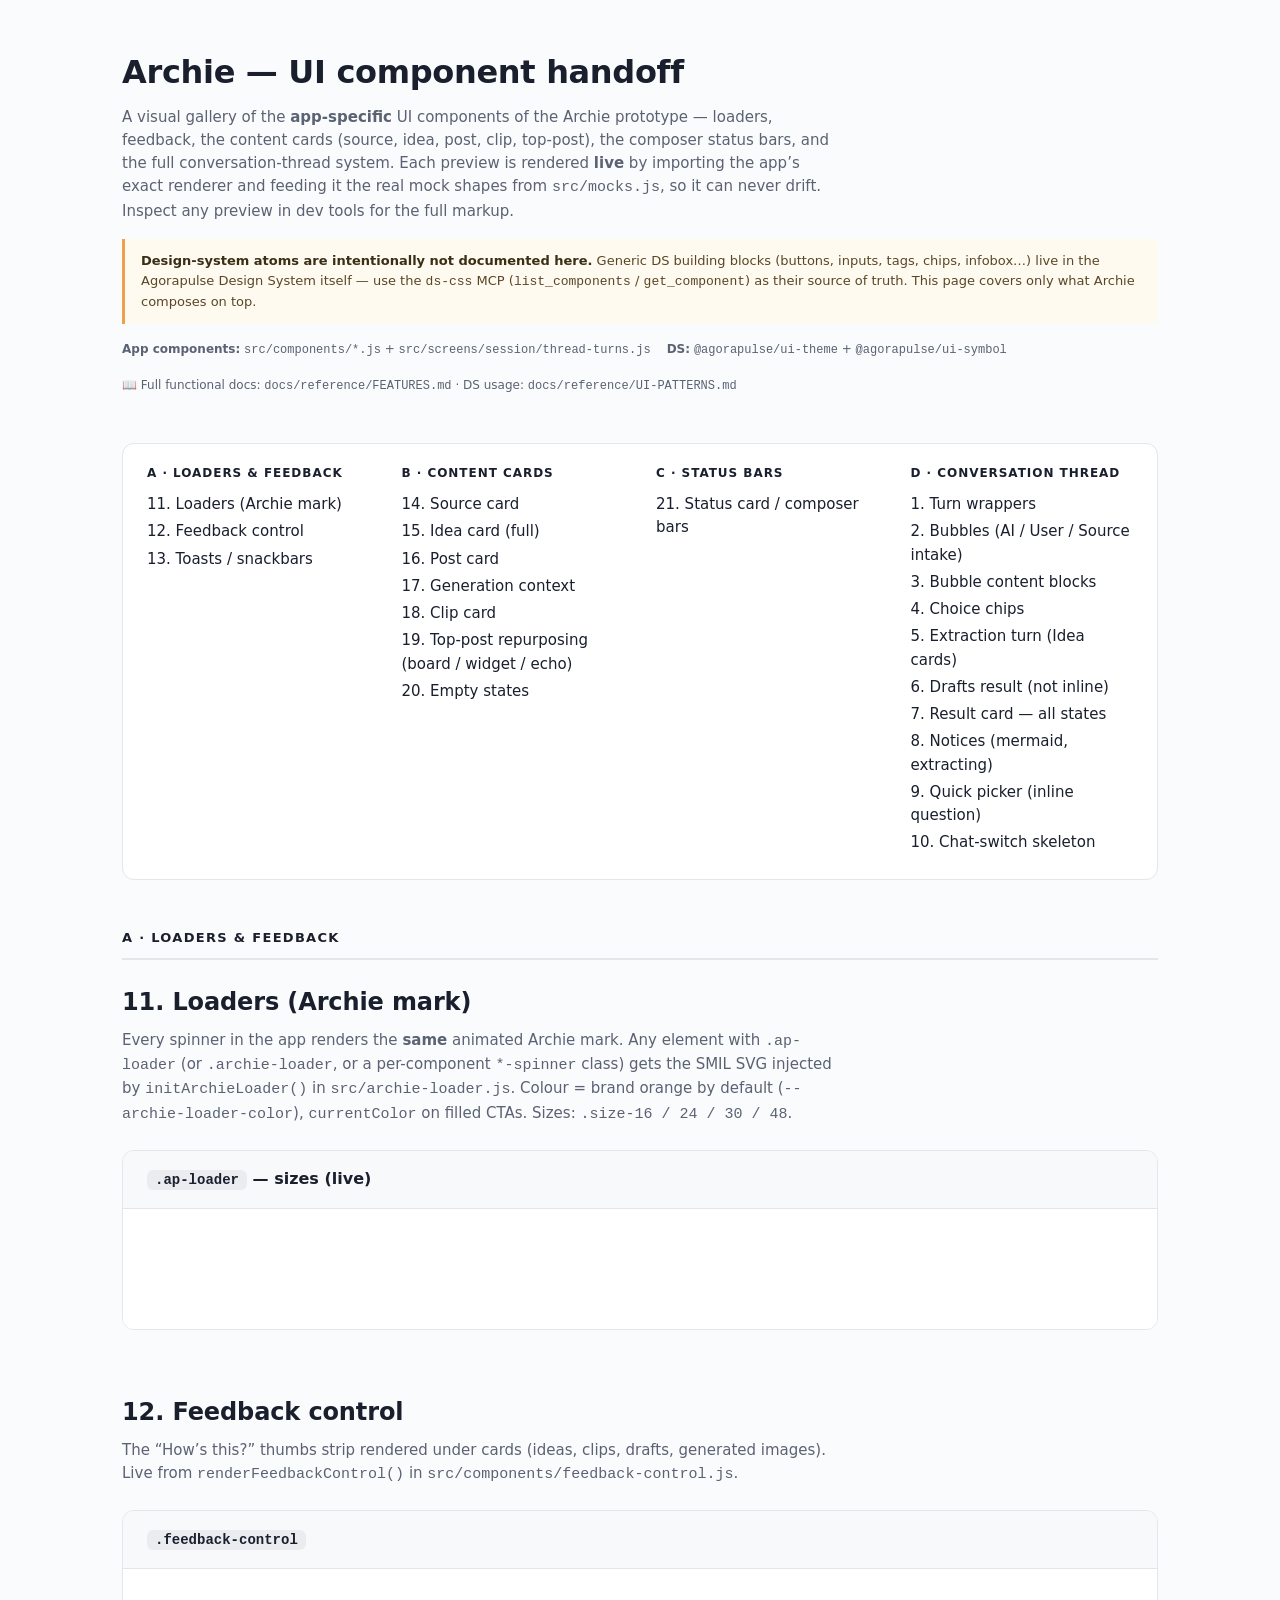
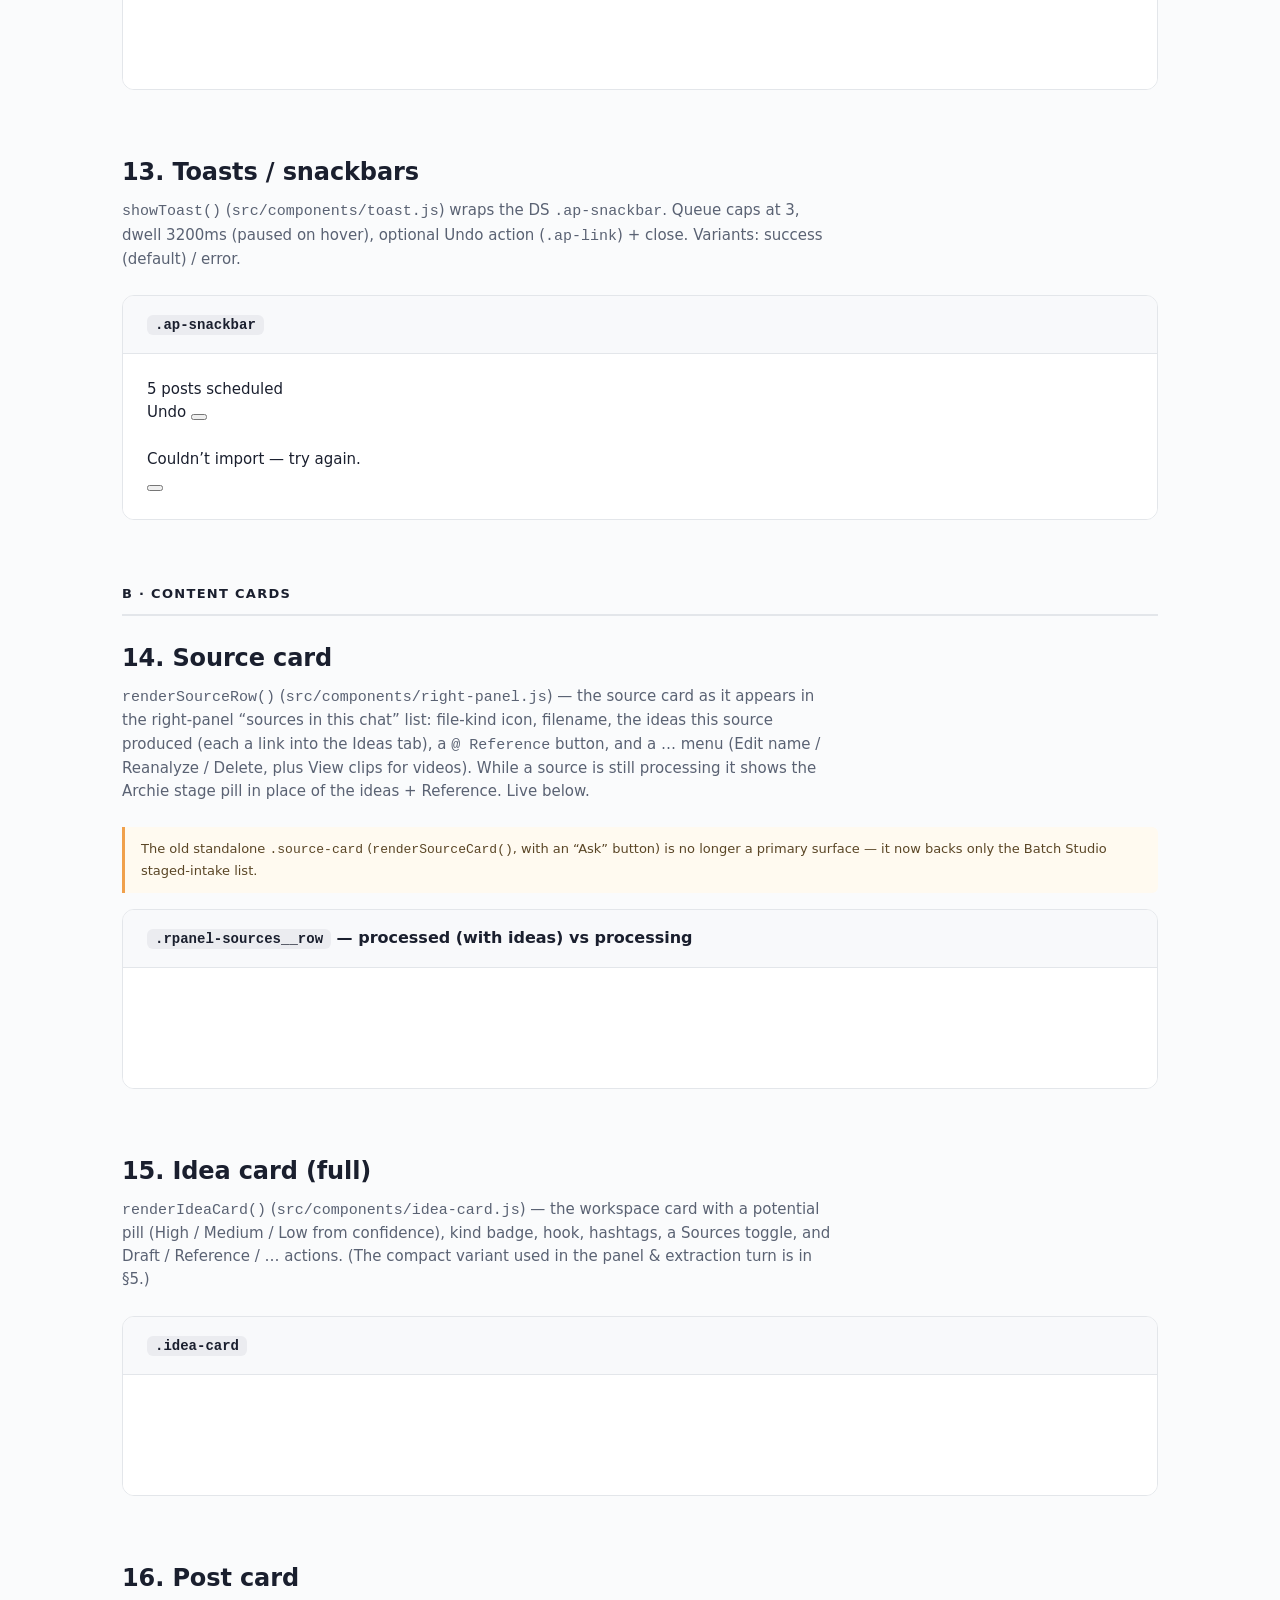
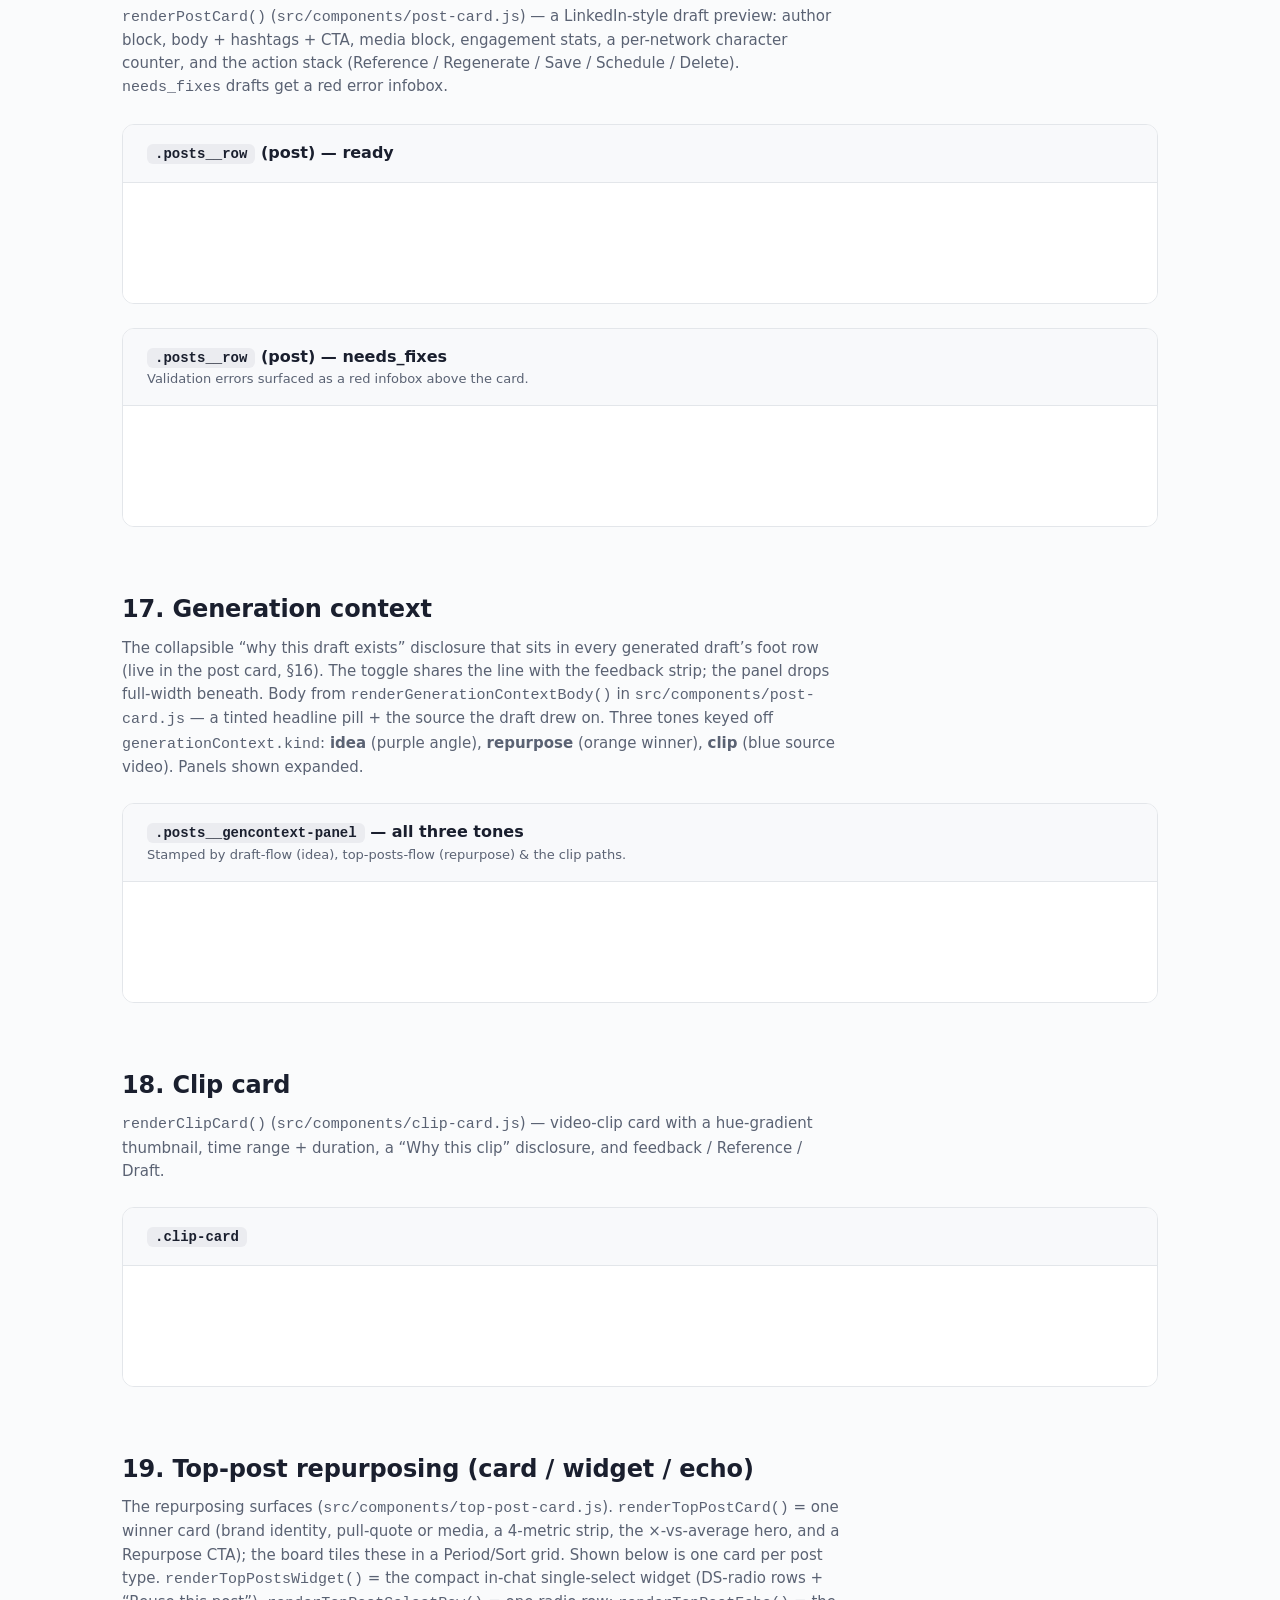
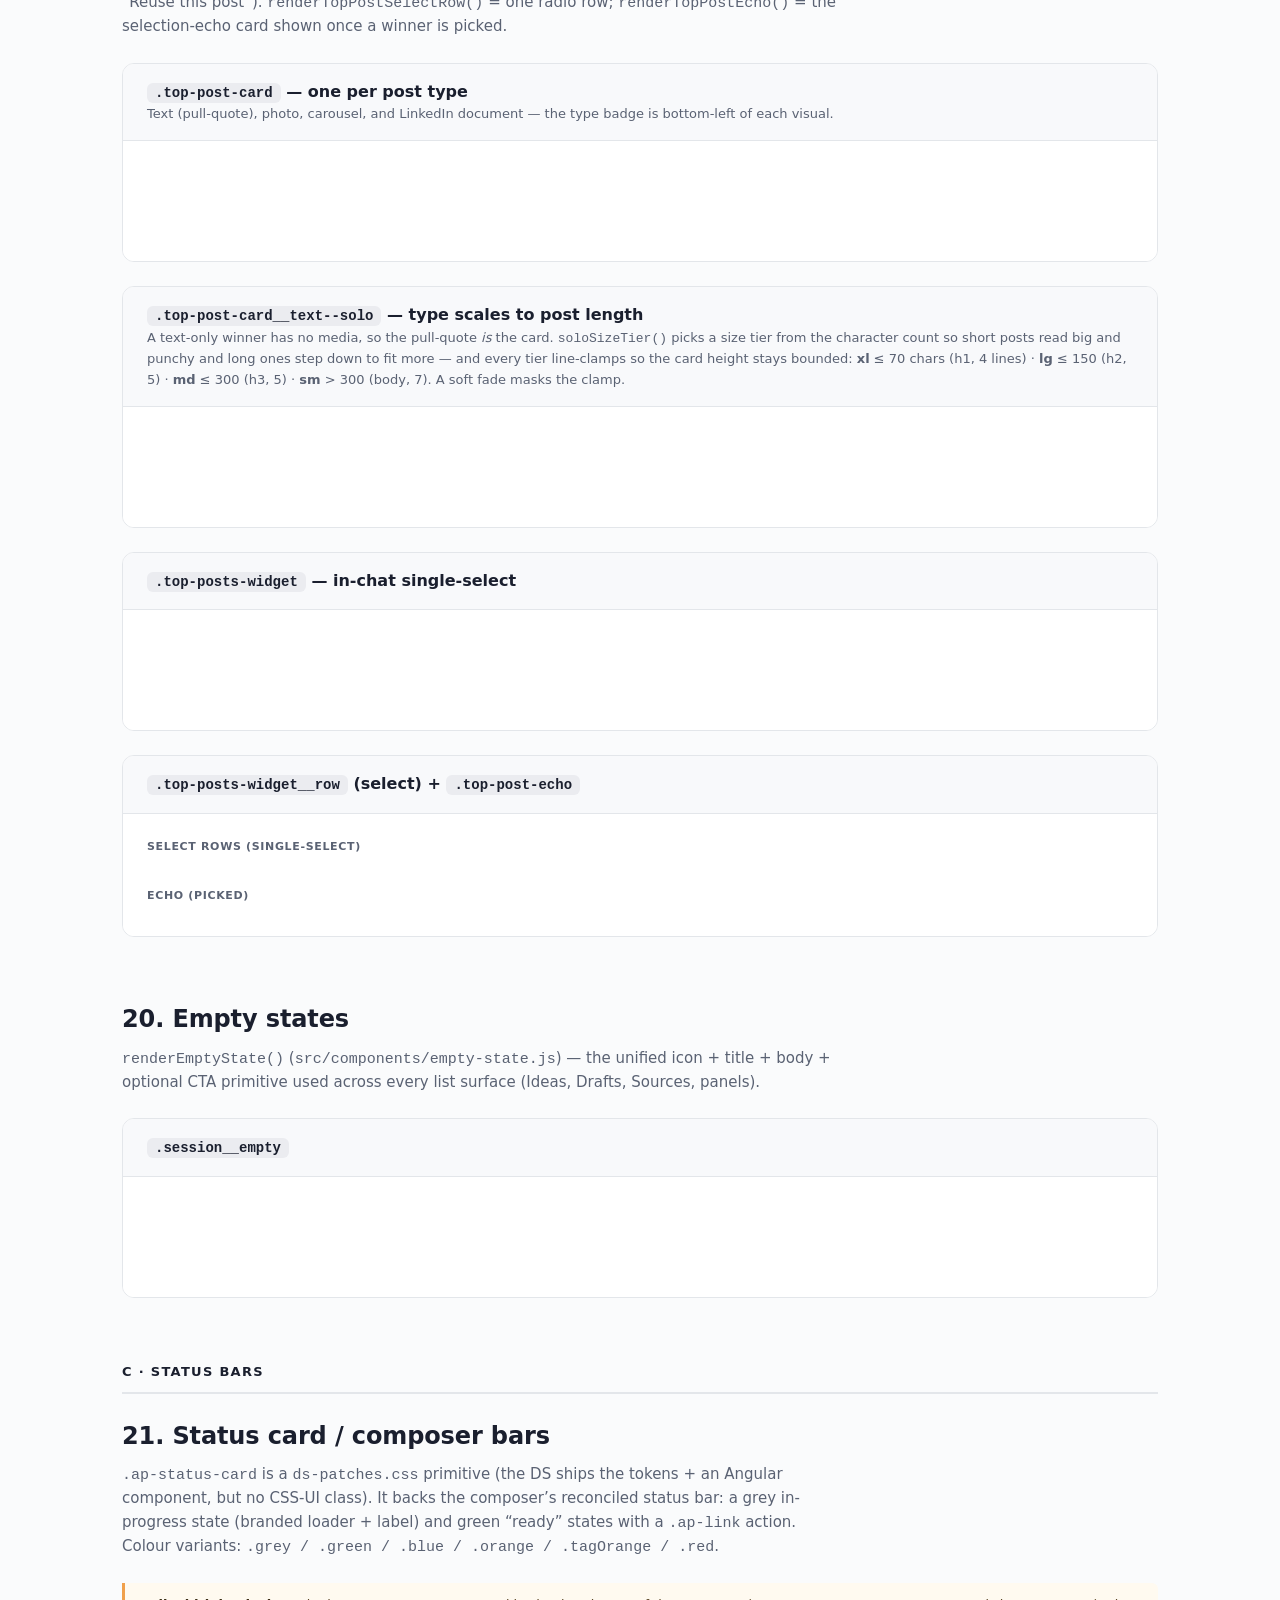
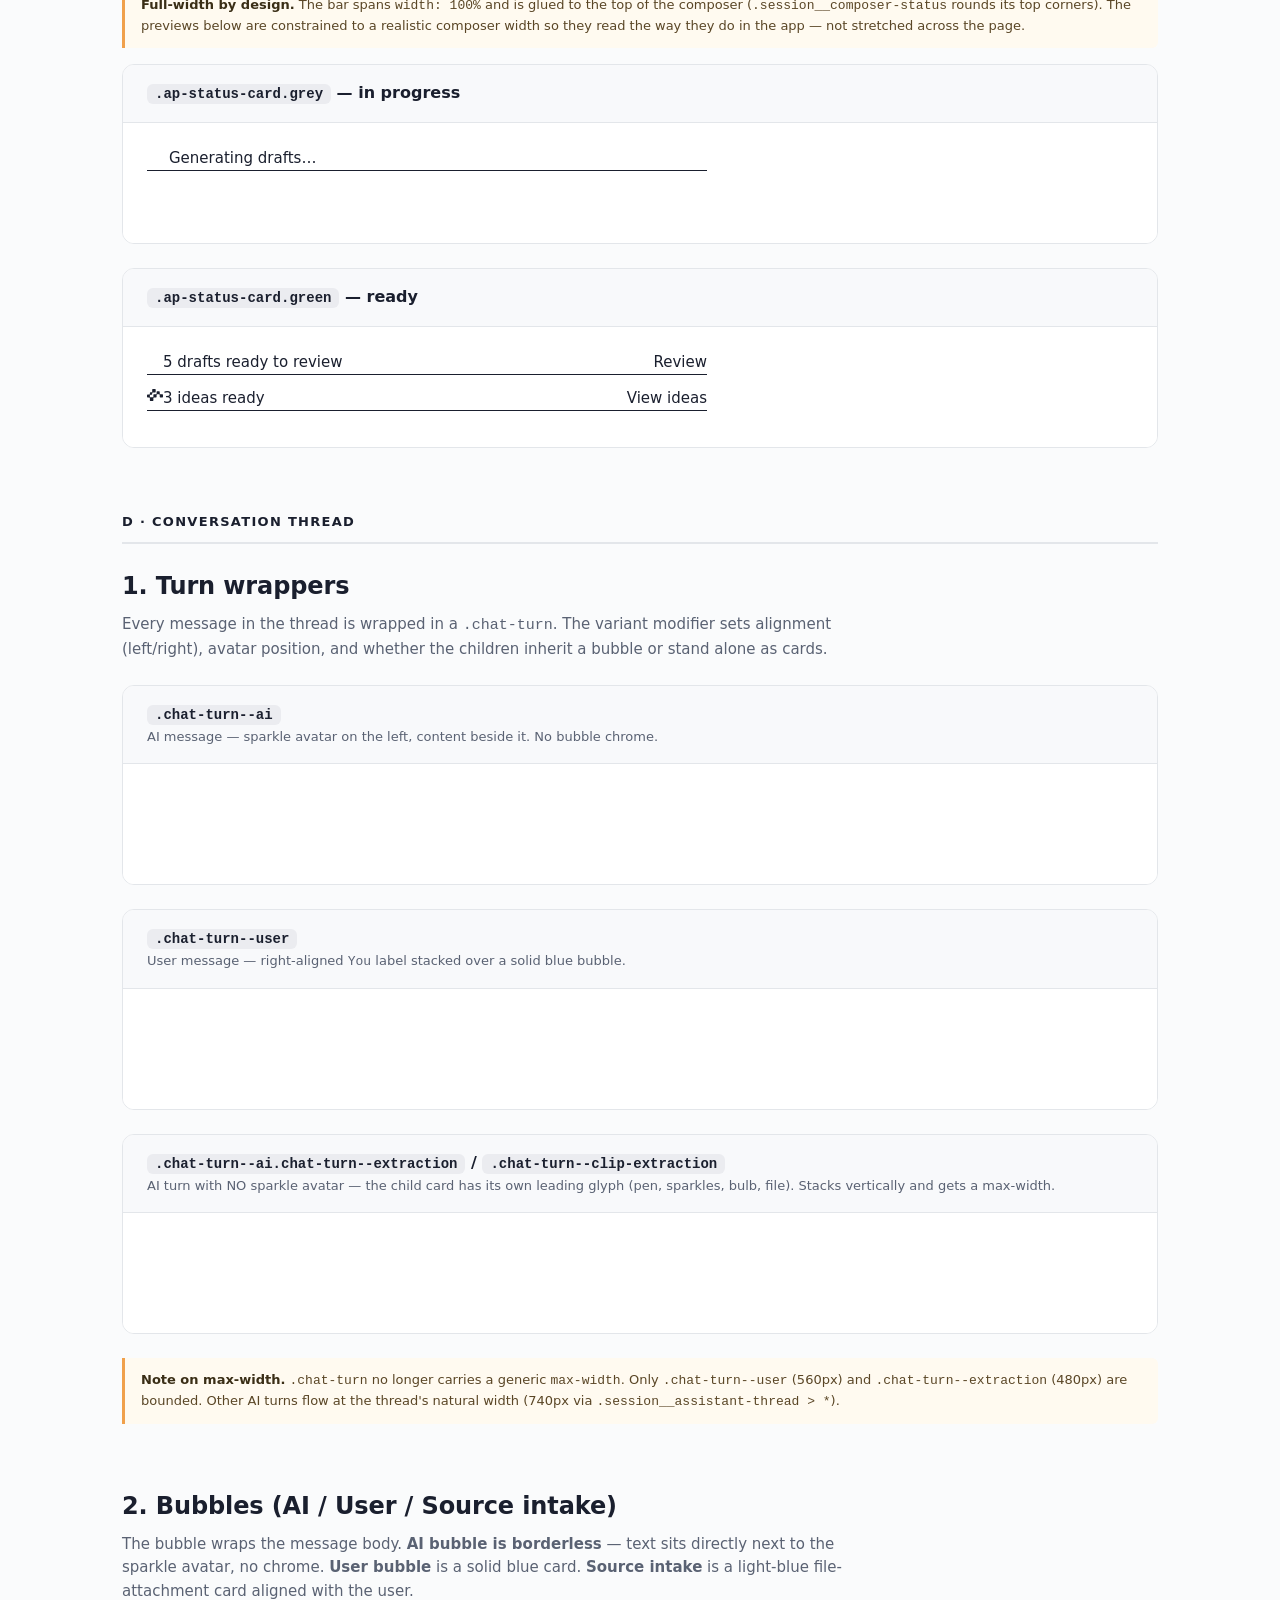
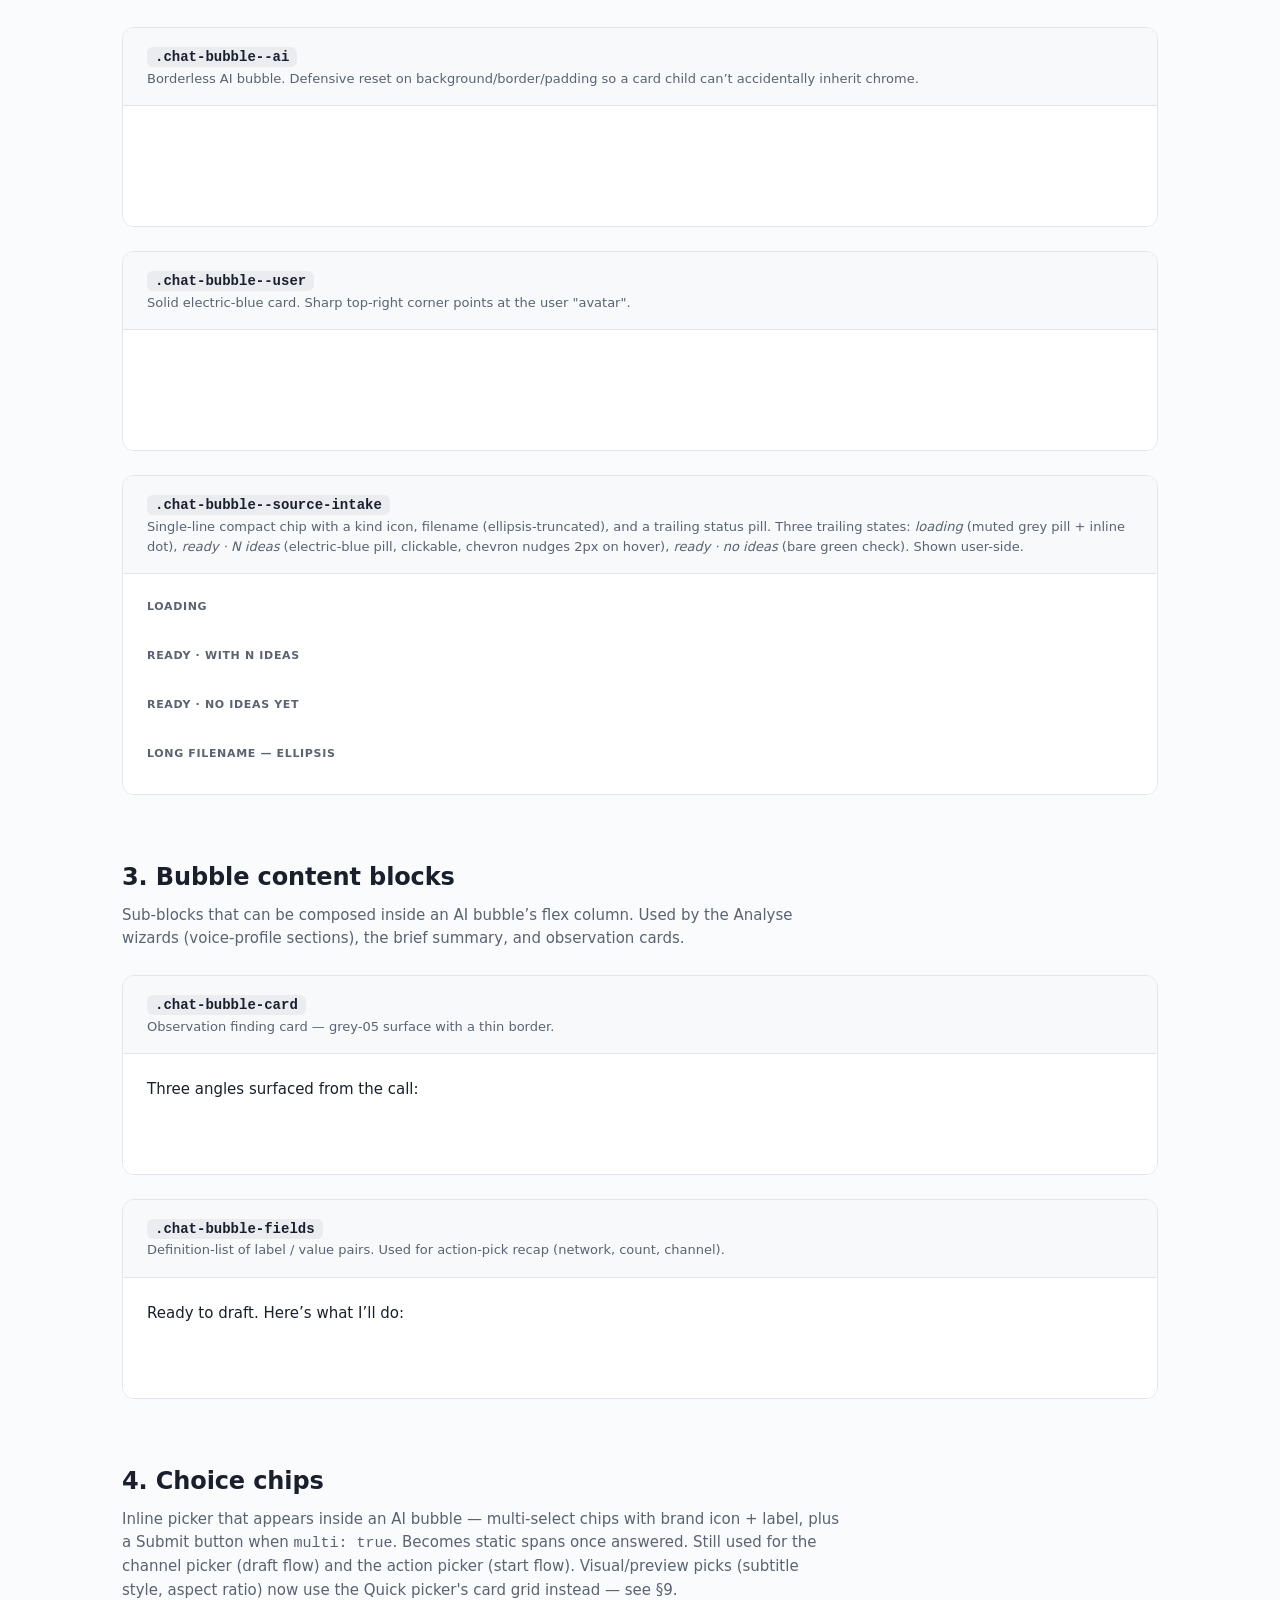
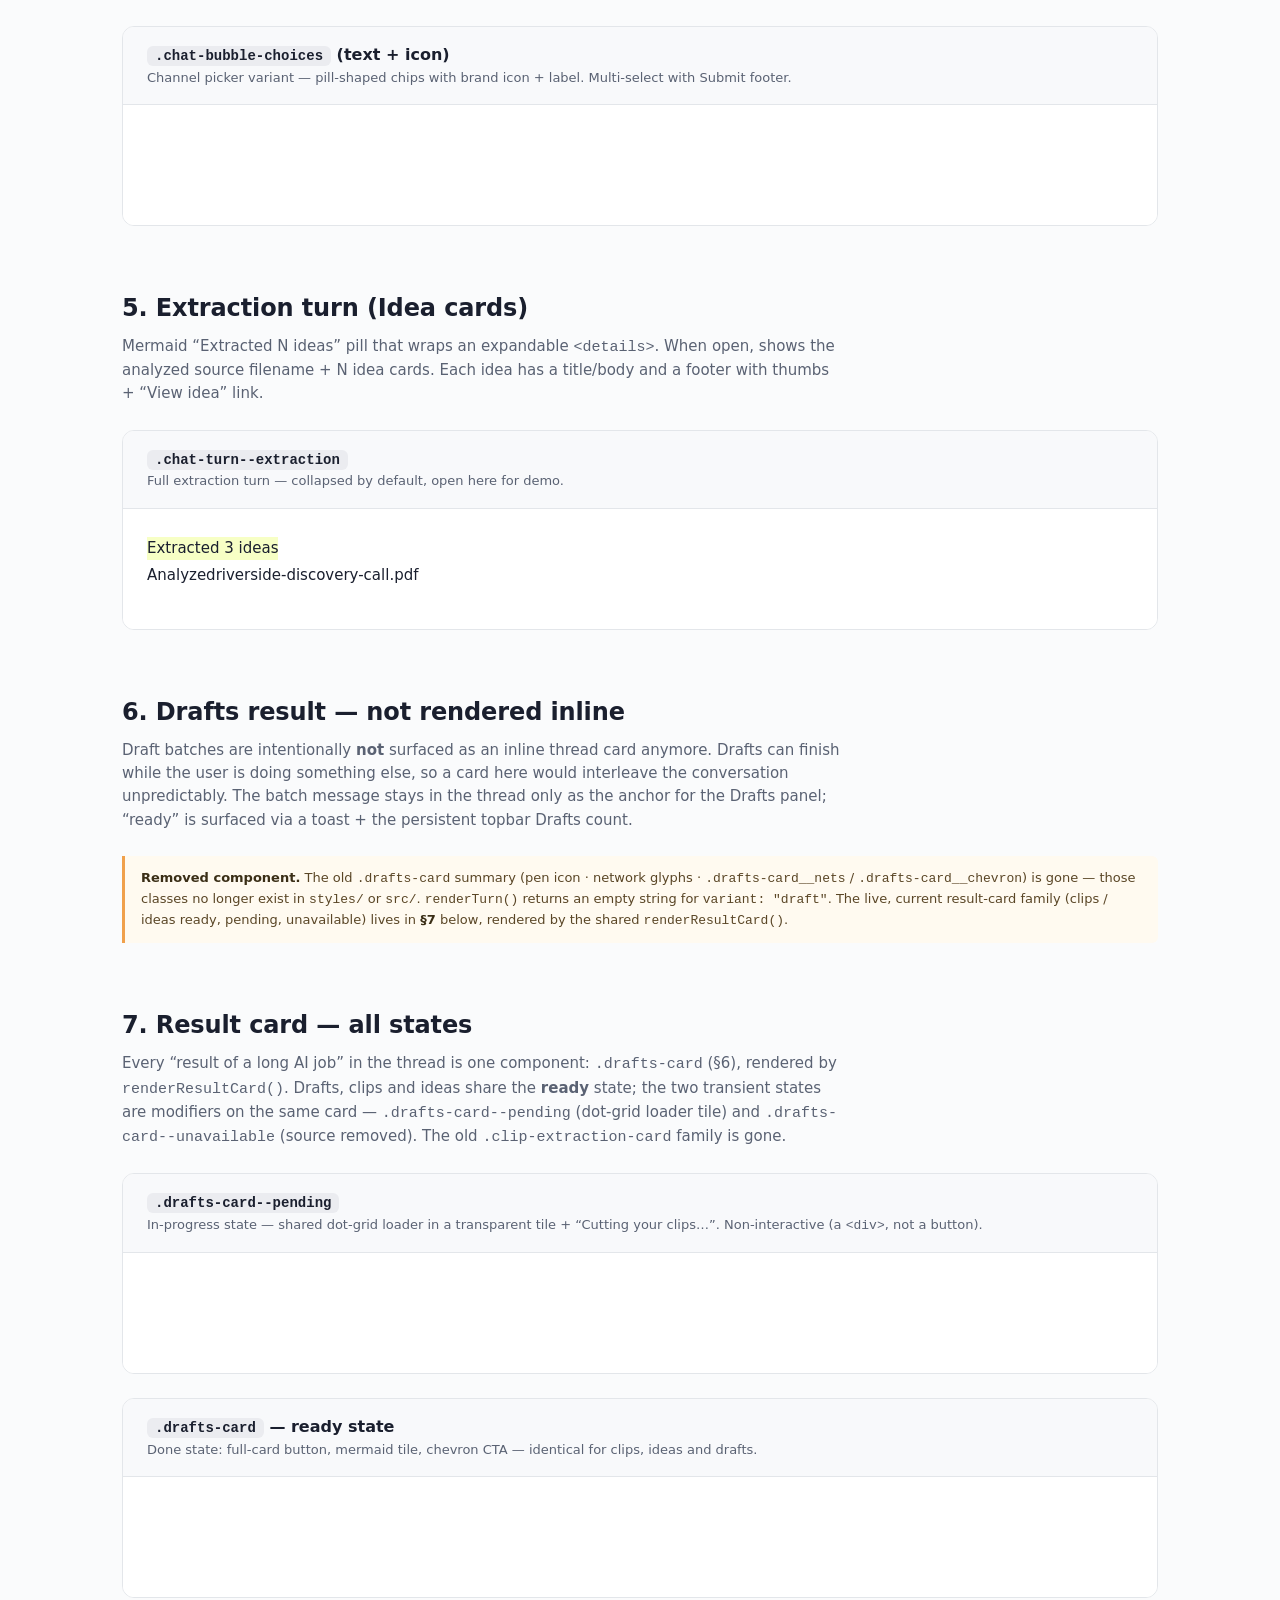
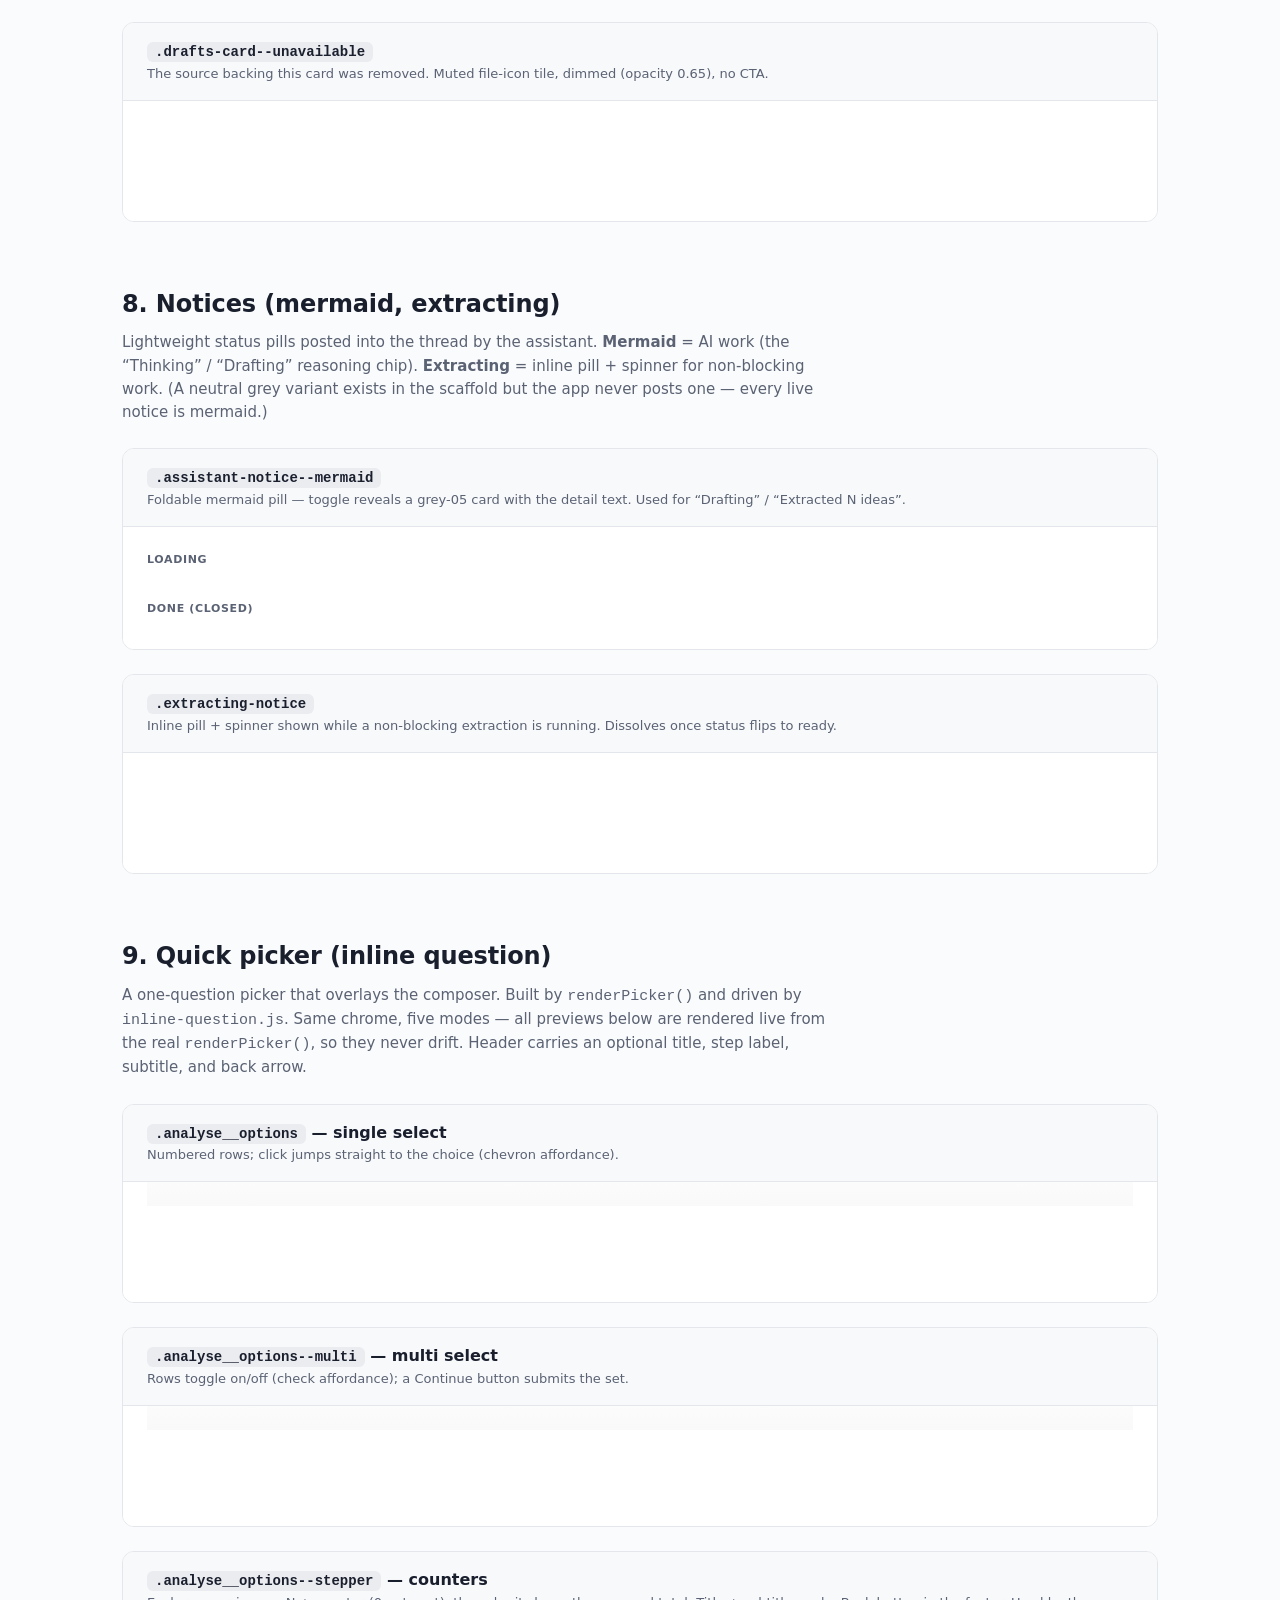
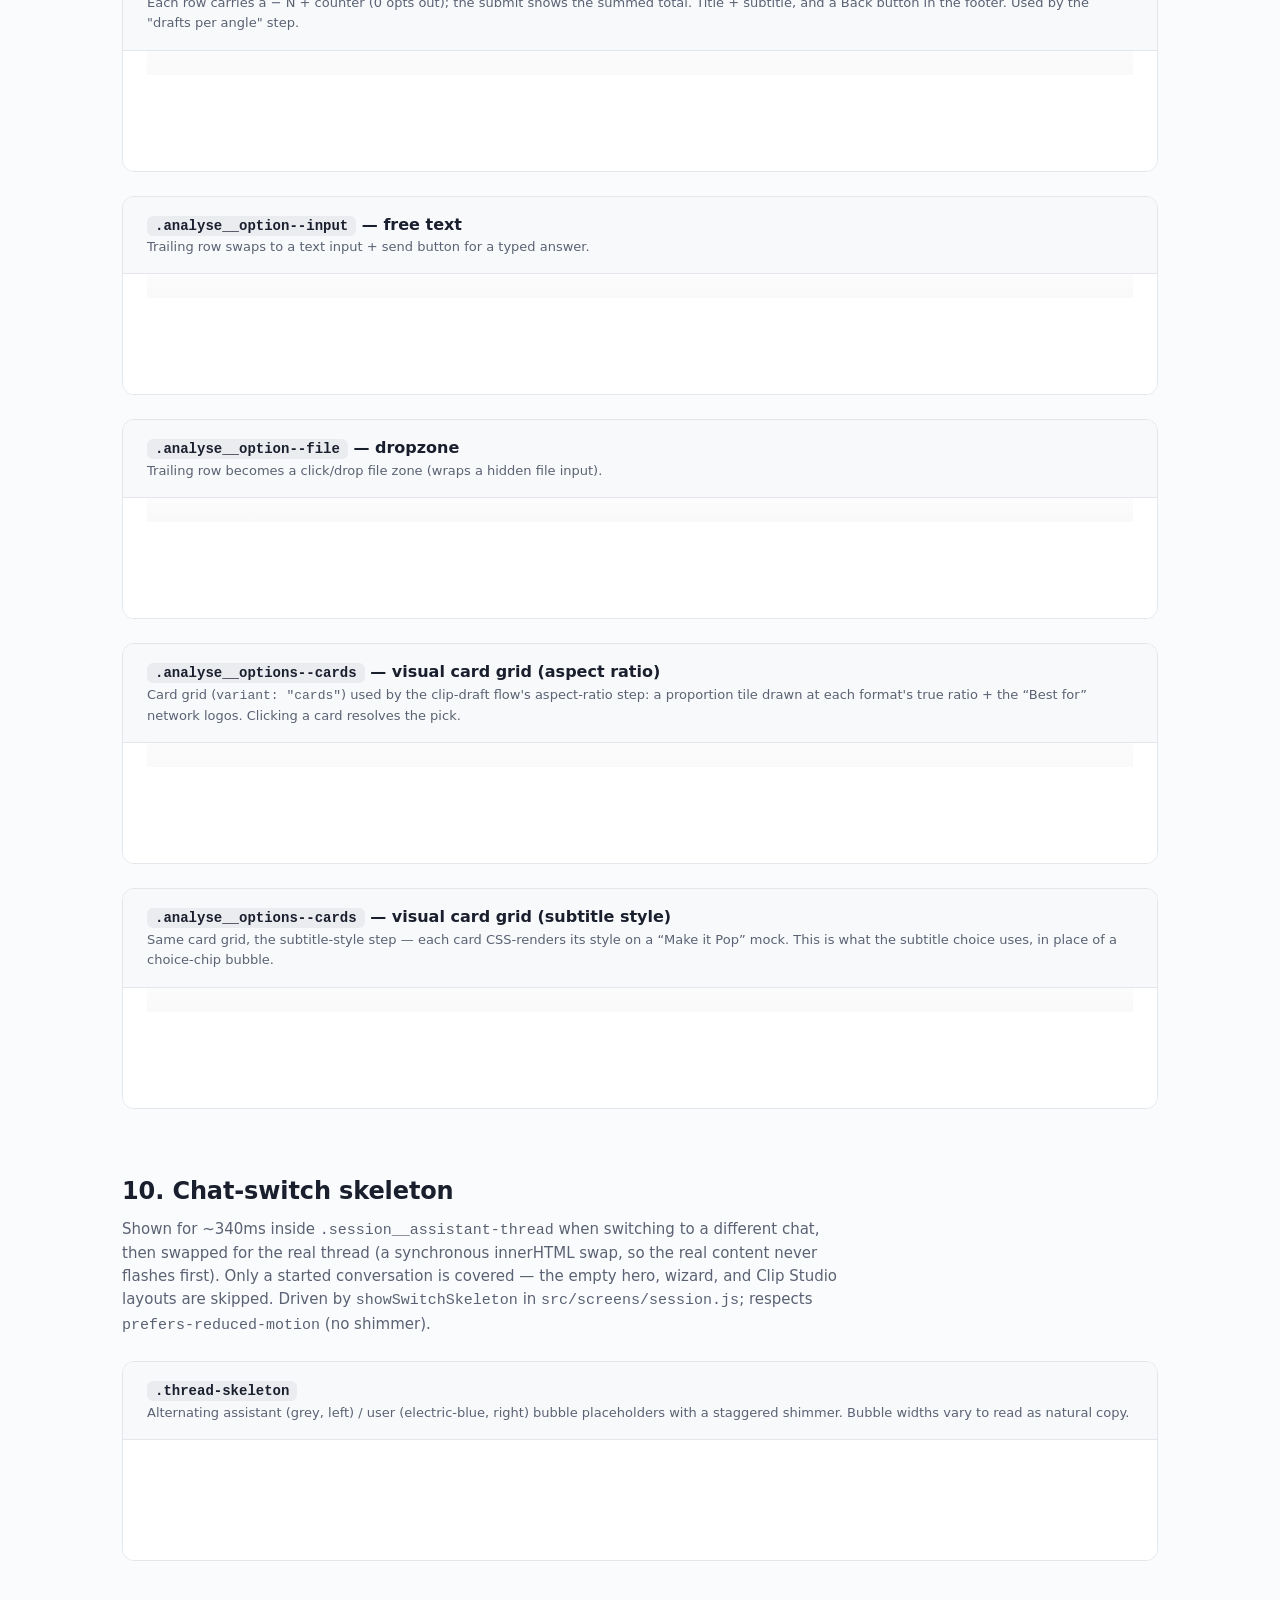
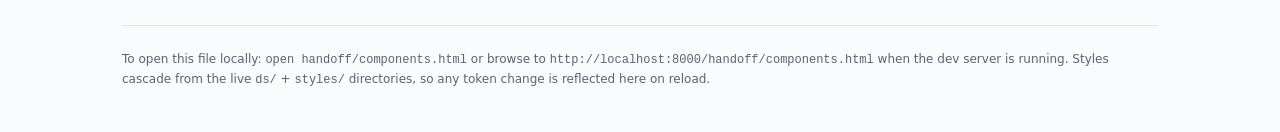
==== commit ad02123f: "docs(handoff): add the clip export-format (aspect-ratio) Quick-picker §9 now shows both card-grid pi" ====
--- a/handoff/components.html
+++ b/handoff/components.html
@@ -1390,11 +1390,30 @@
         <article class="hd-comp">
           <header class="hd-comp__head">
             <div>
+              <p class="hd-comp__name"><code>.analyse__options--cards</code> — visual card grid (aspect ratio)</p>
+              <p class="hd-comp__desc">
+                Card grid (<code>variant: "cards"</code>) used by the clip-draft flow's aspect-ratio step: a proportion
+                tile drawn at each format's true ratio + the &ldquo;Best for&rdquo; network logos. Clicking a card
+                resolves the pick.
+              </p>
+            </div>
+          </header>
+          <div class="hd-comp__body">
+            <div class="hd-comp__preview">
+              <div class="analyse__sticky-bar session__assistant-wizard-bar">
+                <div class="analyse__sticky-bar-inner" data-live="picker-ratio"></div>
+              </div>
+            </div>
+          </div>
+        </article>
+
+        <article class="hd-comp">
+          <header class="hd-comp__head">
+            <div>
               <p class="hd-comp__name"><code>.analyse__options--cards</code> — visual card grid (subtitle style)</p>
               <p class="hd-comp__desc">
-                Card grid (<code>variant: "cards"</code>) used by the clip-draft flow's aspect-ratio and subtitle-style
-                steps — each card CSS-renders its style on a &ldquo;Make it Pop&rdquo; mock. Clicking a card resolves
-                the pick (this is what the subtitle choice uses, in place of a choice-chip bubble).
+                Same card grid, the subtitle-style step — each card CSS-renders its style on a &ldquo;Make it Pop&rdquo;
+                mock. This is what the subtitle choice uses, in place of a choice-chip bubble.
               </p>
             </div>
           </header>
@@ -1462,6 +1481,7 @@
       import { renderCompactIdeaCard } from "../src/components/idea-card-compact.js";
       import { renderPicker, bulletsBlock, fieldsBlock } from "../src/screens/_analyse-common.js";
       import { CLIP_SUBTITLE_ITEMS } from "../src/clip-subtitles.js";
+      import { clipFormatItems } from "../src/clip-formats.js";
       // Group A–D component renderers — the exact functions the app renders with.
       import { renderSourceRow } from "../src/components/right-panel.js";
       import { renderIdeaCard } from "../src/components/idea-card.js";
@@ -1584,6 +1604,16 @@
           variant: "cards",
           cardCols: 3,
           items: CLIP_SUBTITLE_ITEMS,
+        },
+        // Card grid variant #2 — the aspect-ratio step: proportion tiles + the
+        // "Best for" network logos, from clip-formats.clipFormatItems().
+        "picker-ratio": {
+          handler: "demo",
+          title: "Pick an export format",
+          stepIndicator: "Ratio",
+          skipLabel: "Cancel",
+          variant: "cards",
+          items: clipFormatItems(),
         },
       };
 
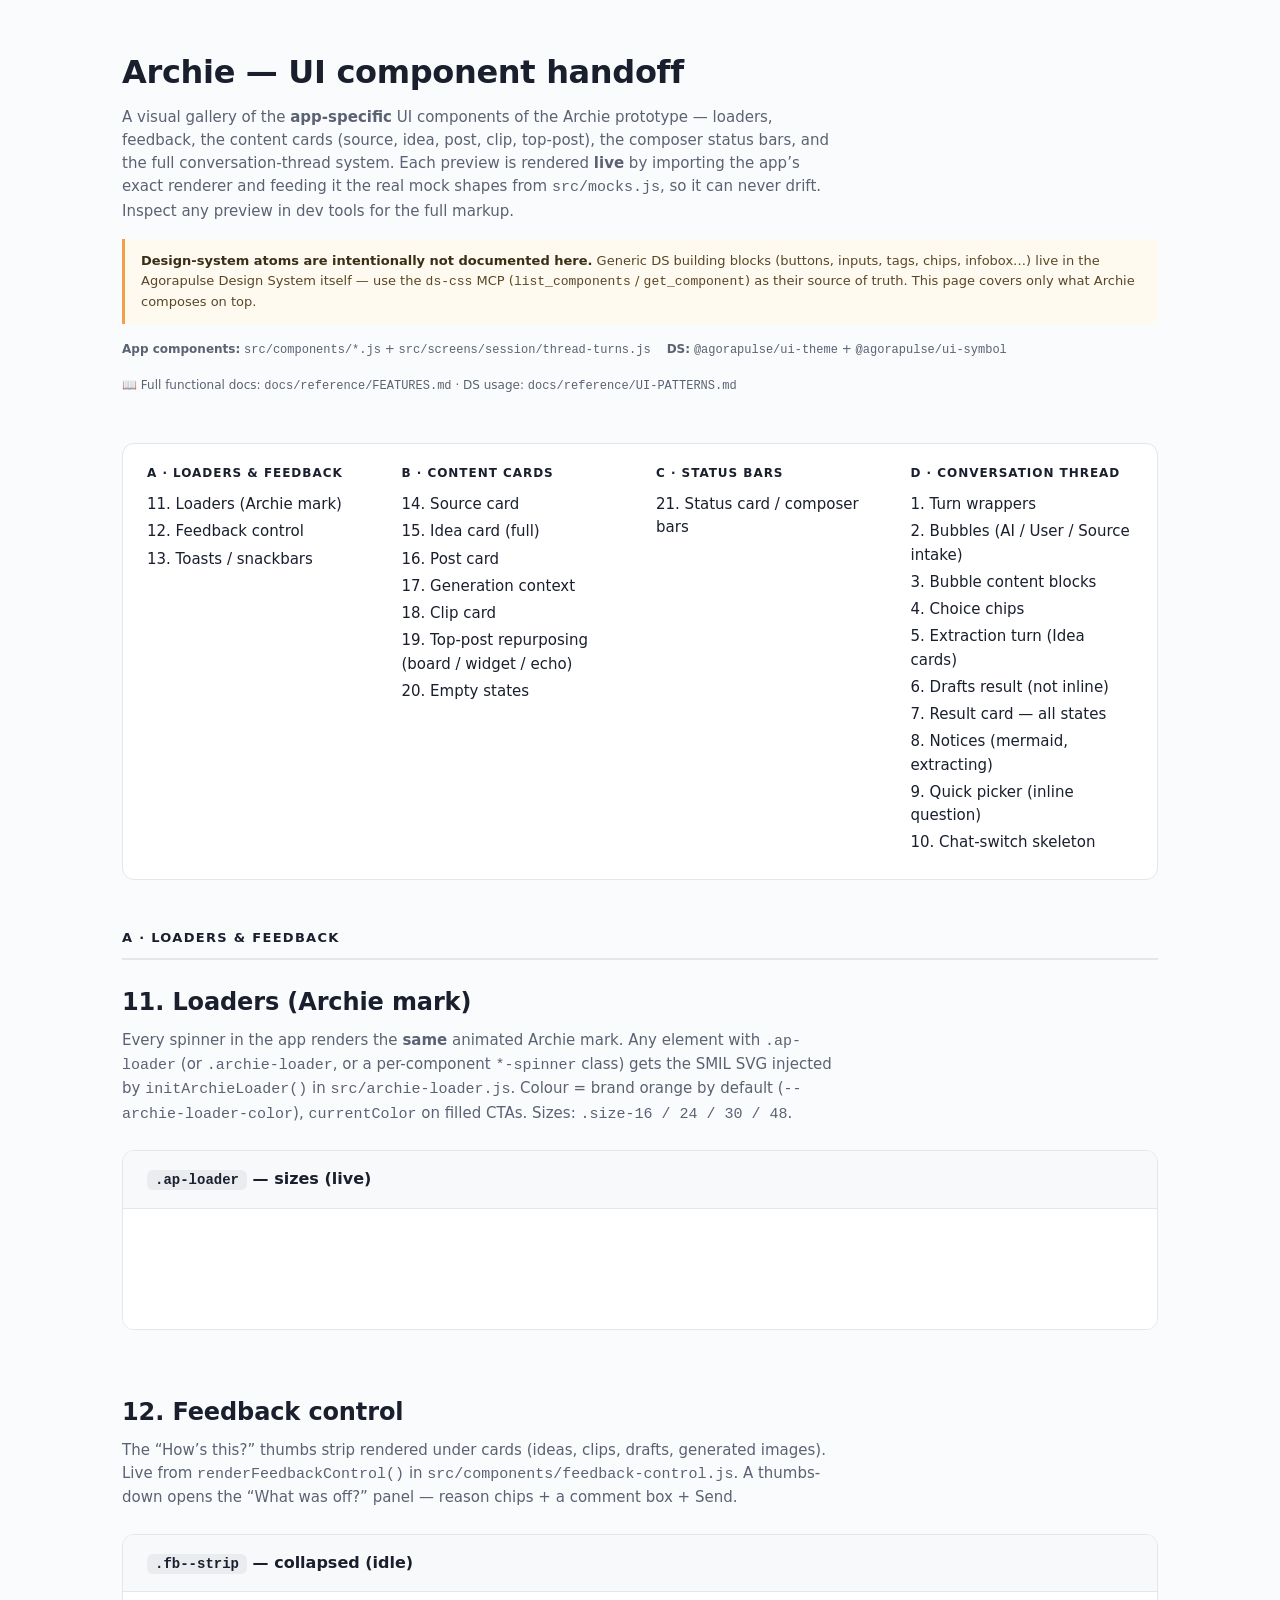
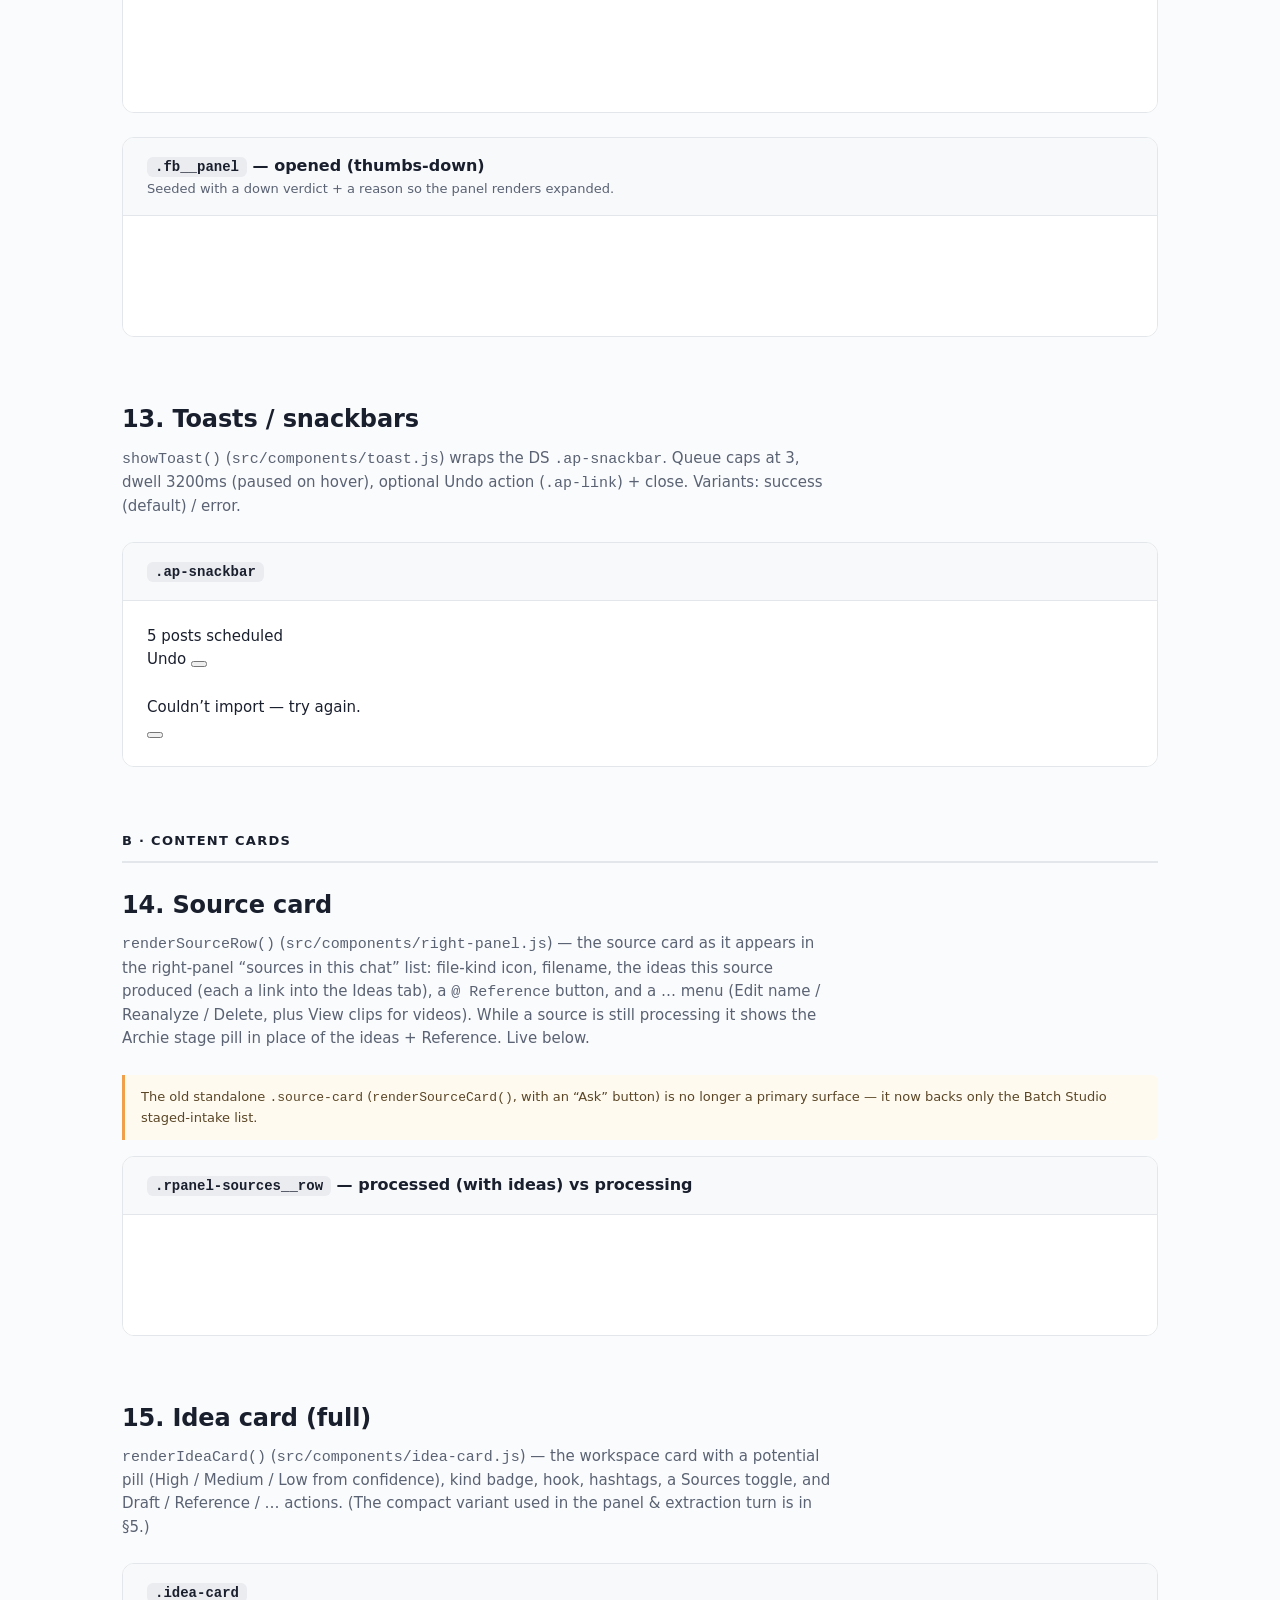
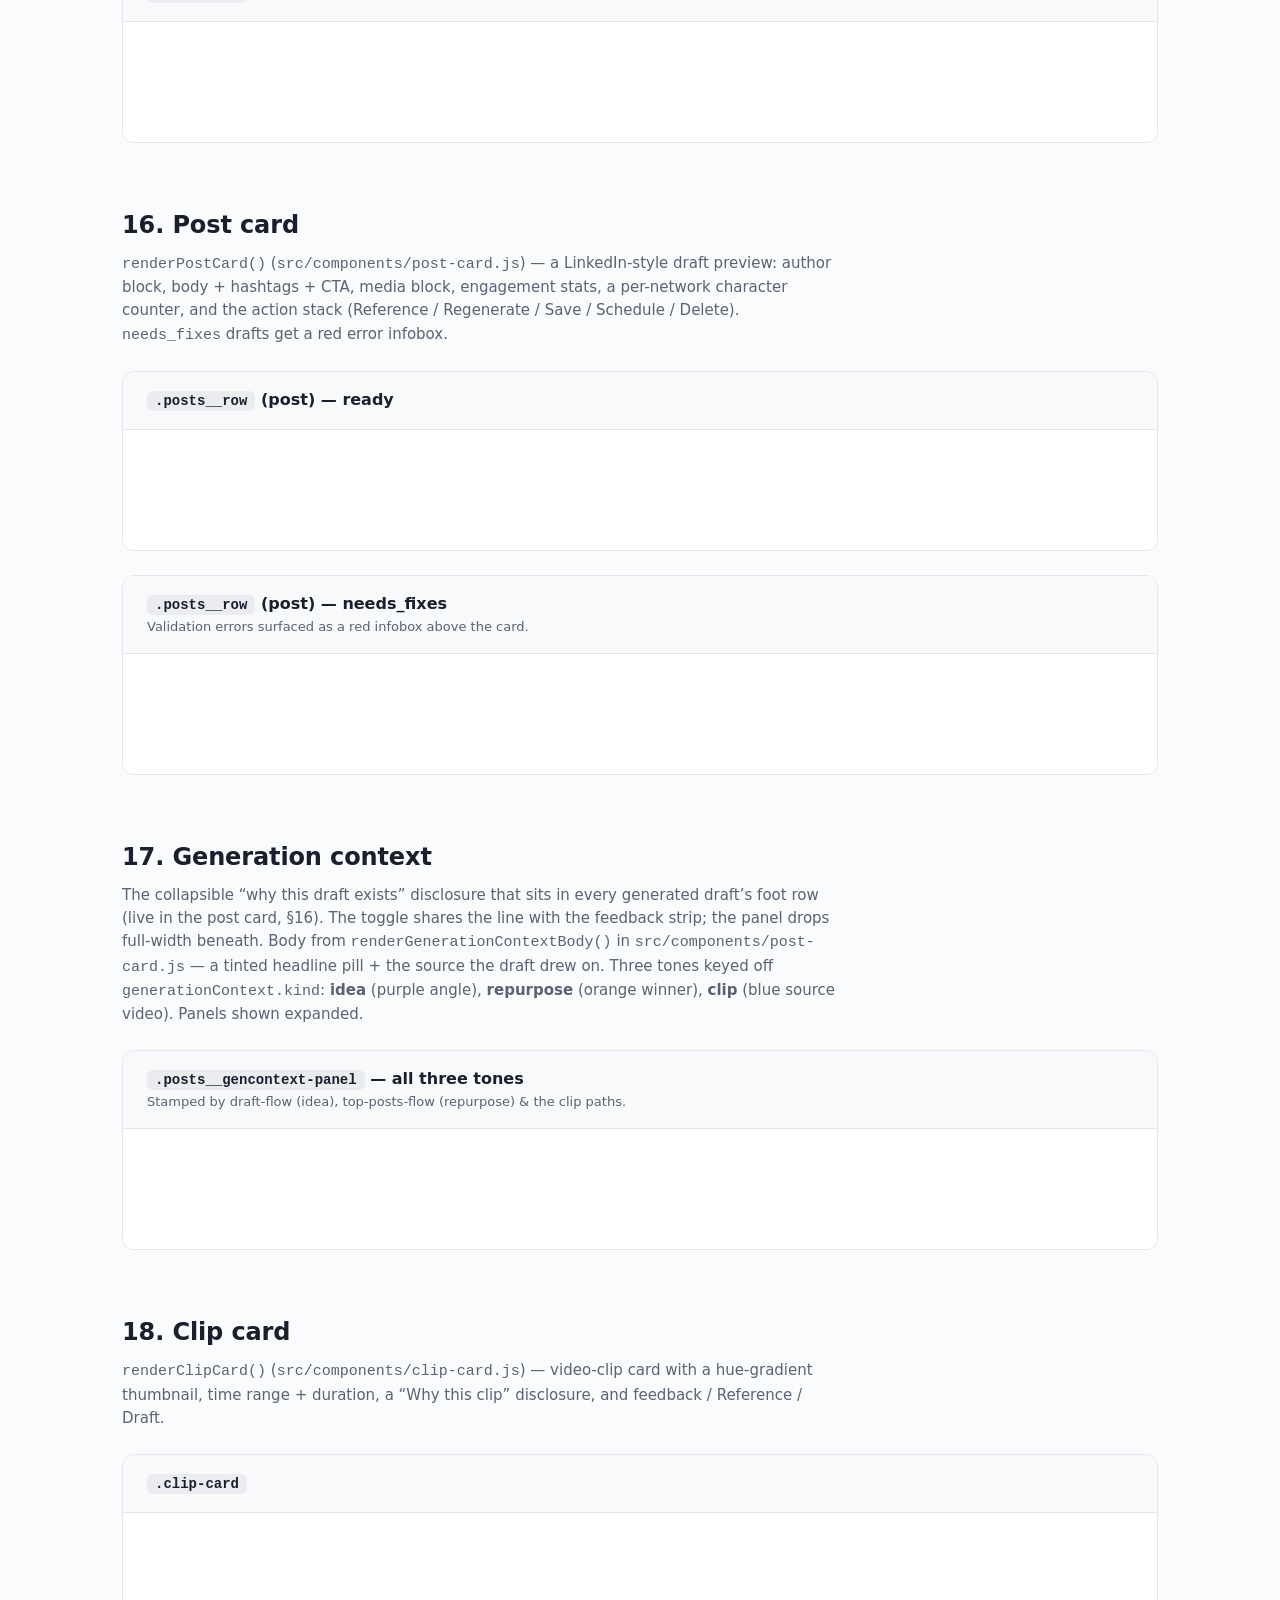
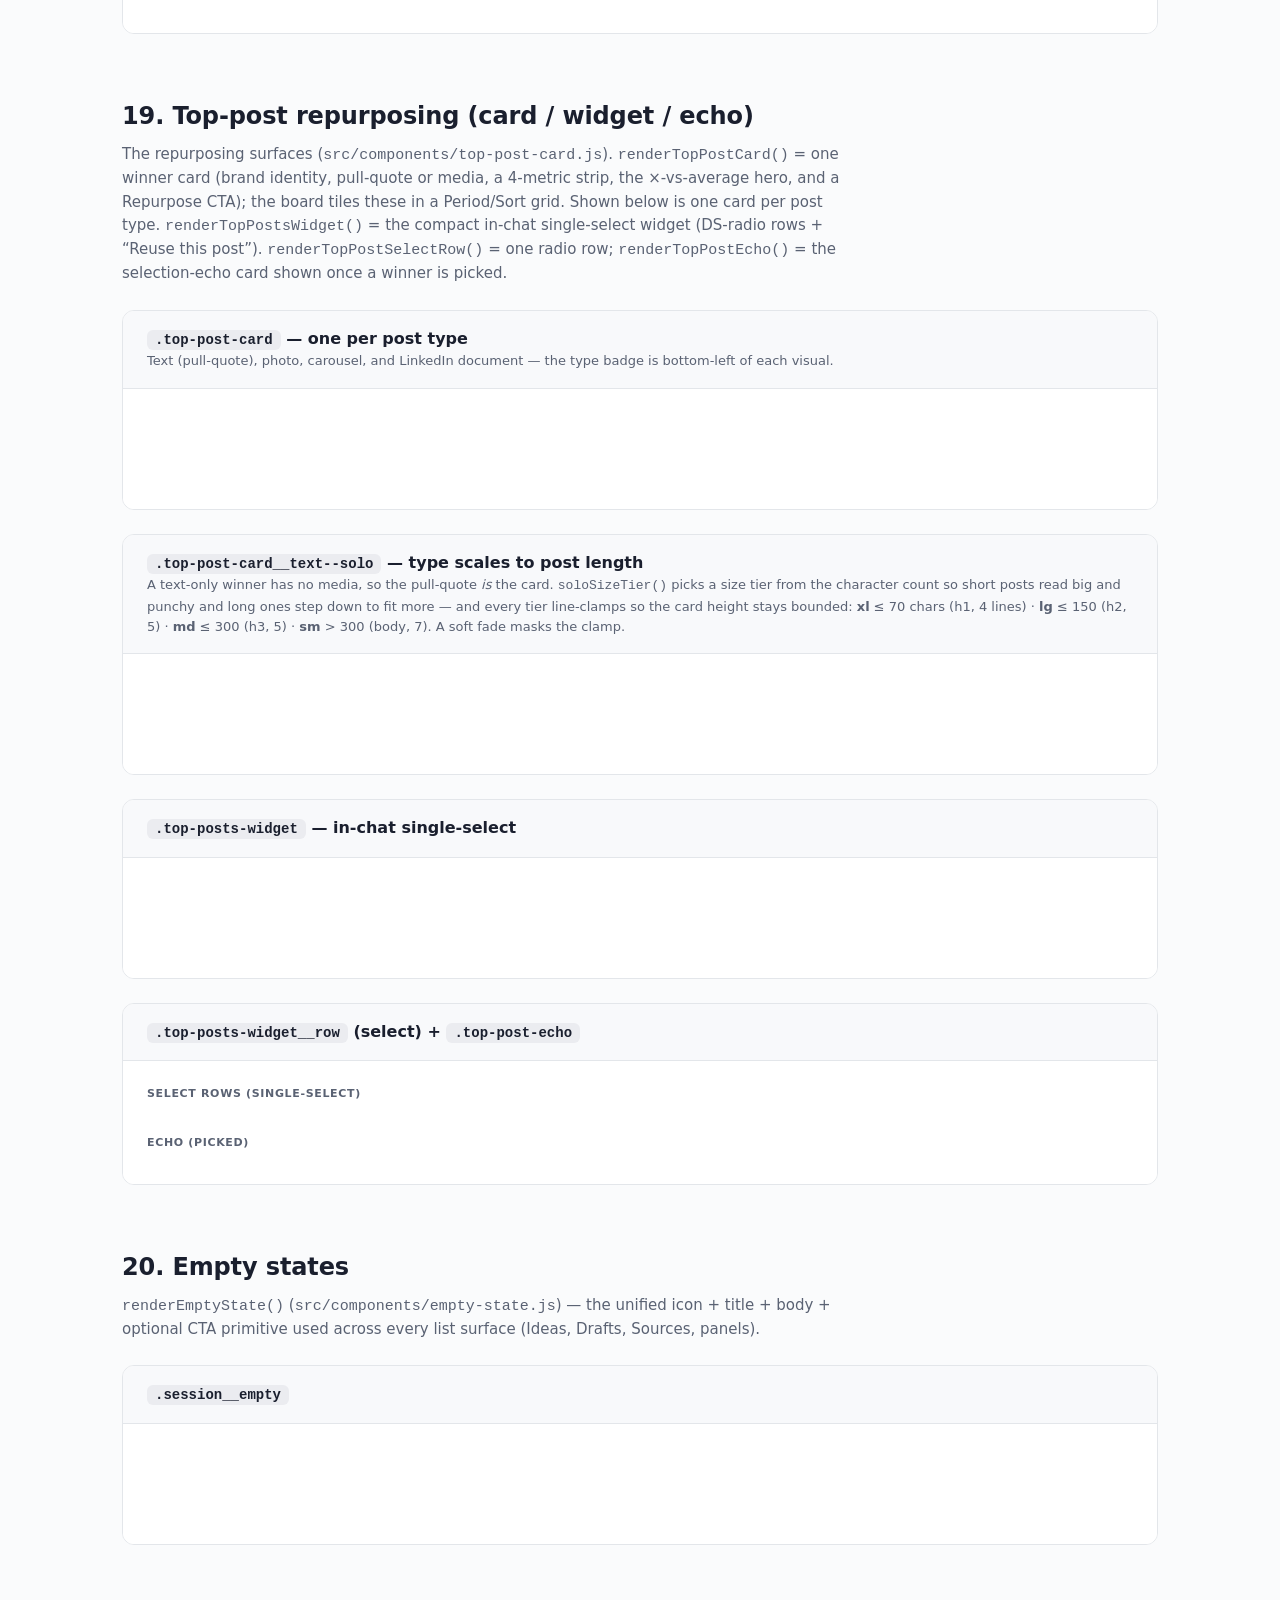
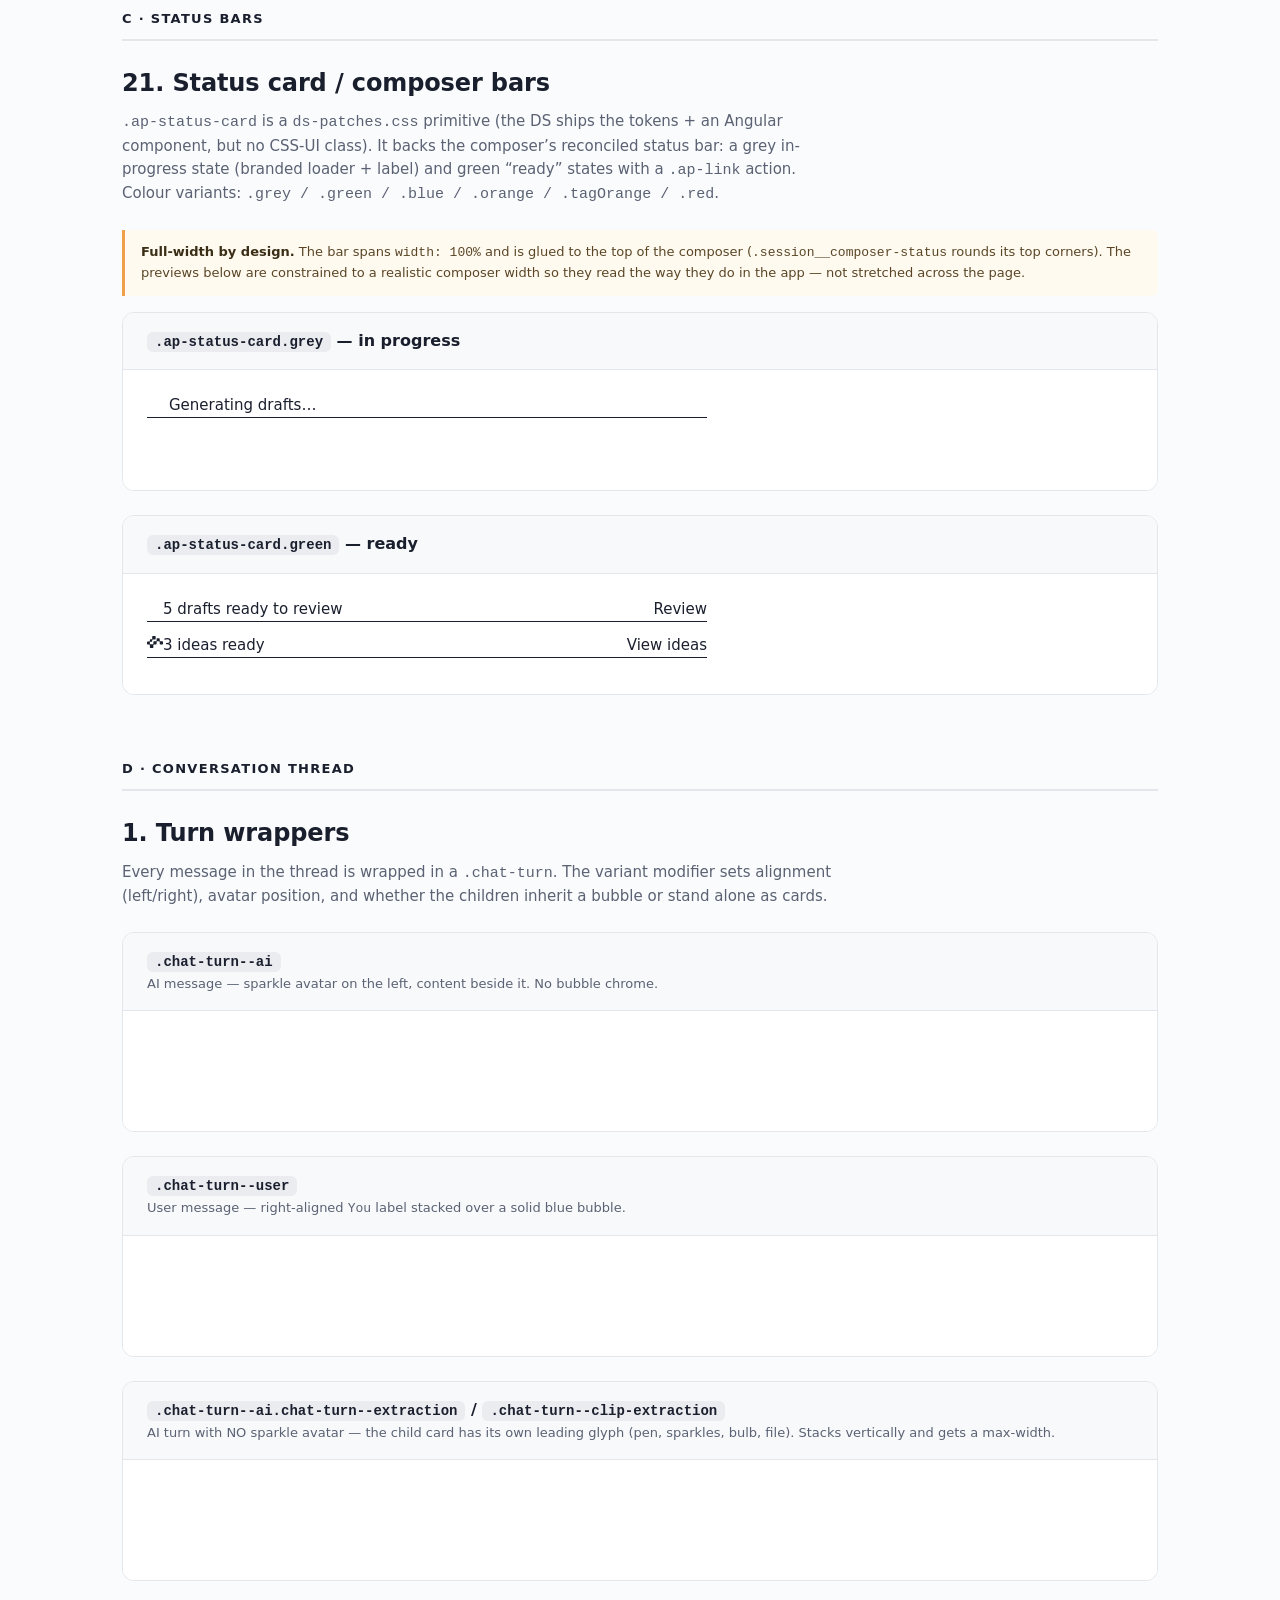
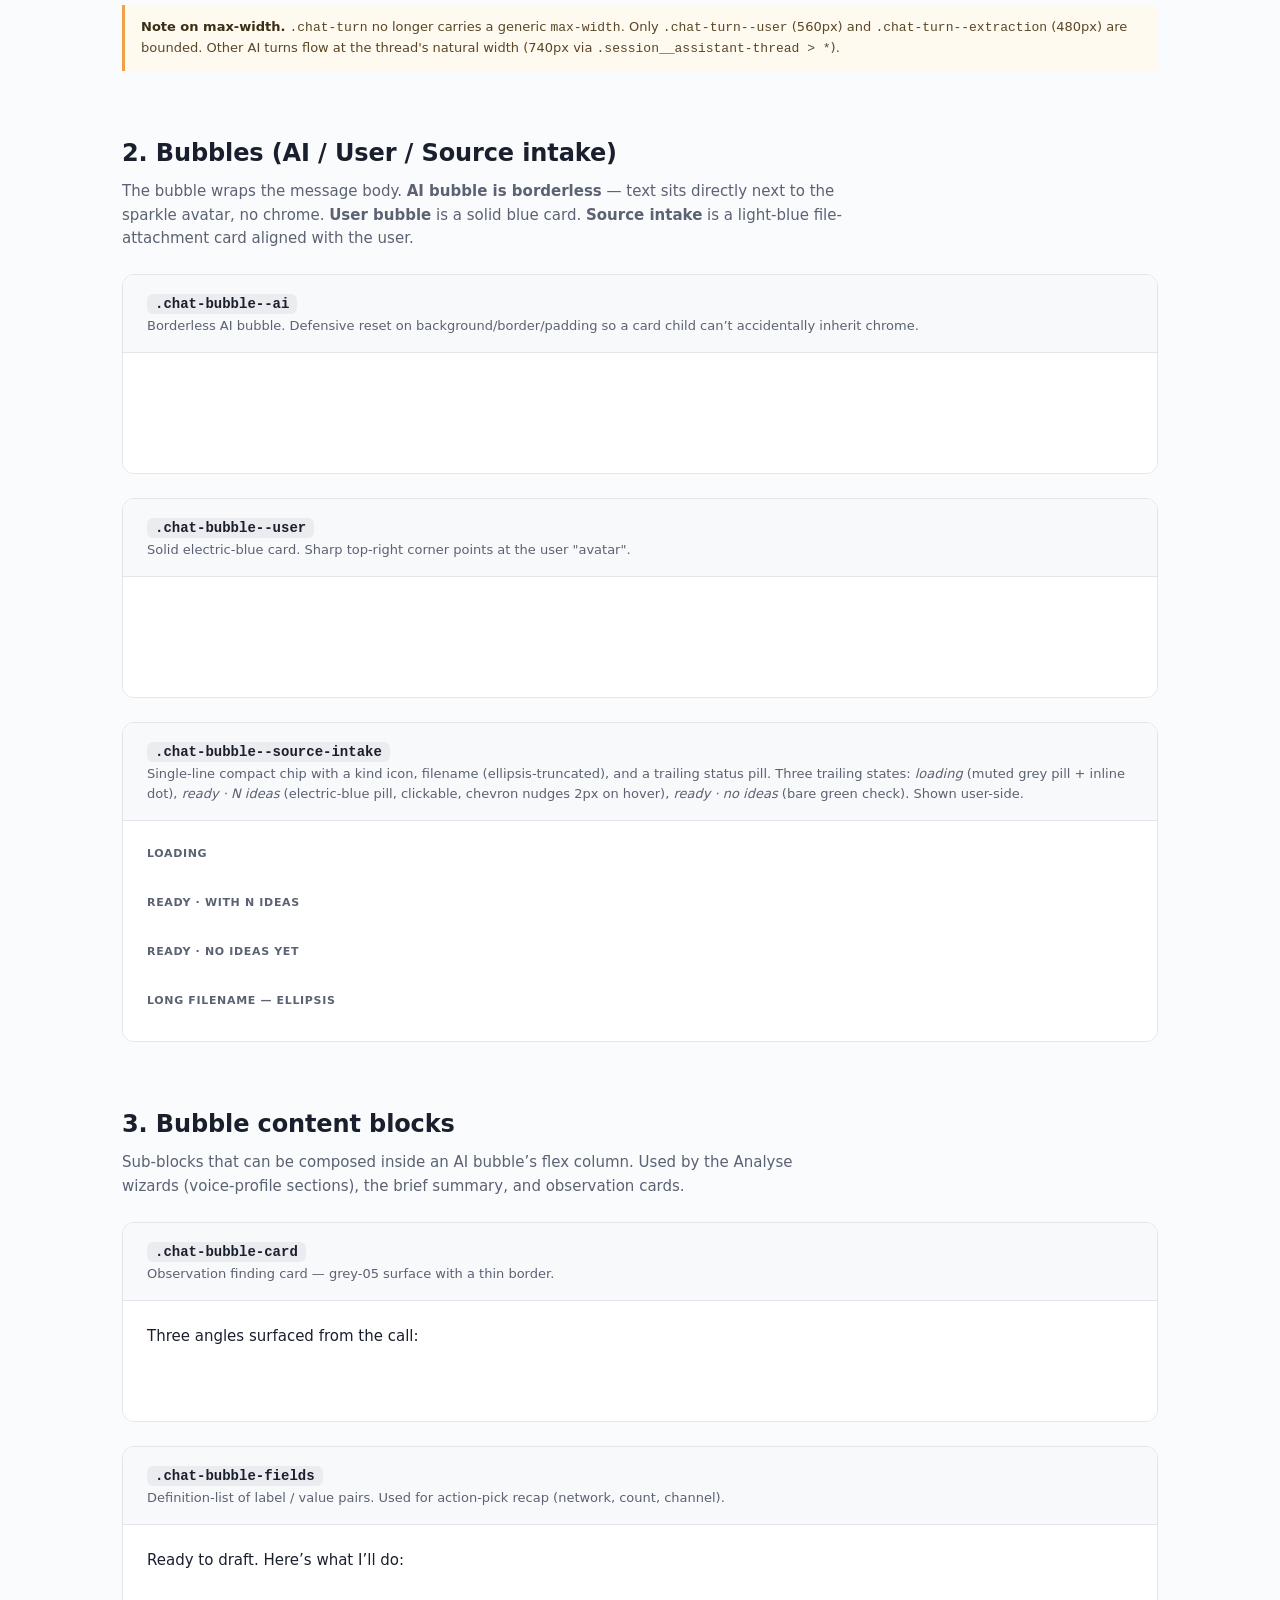
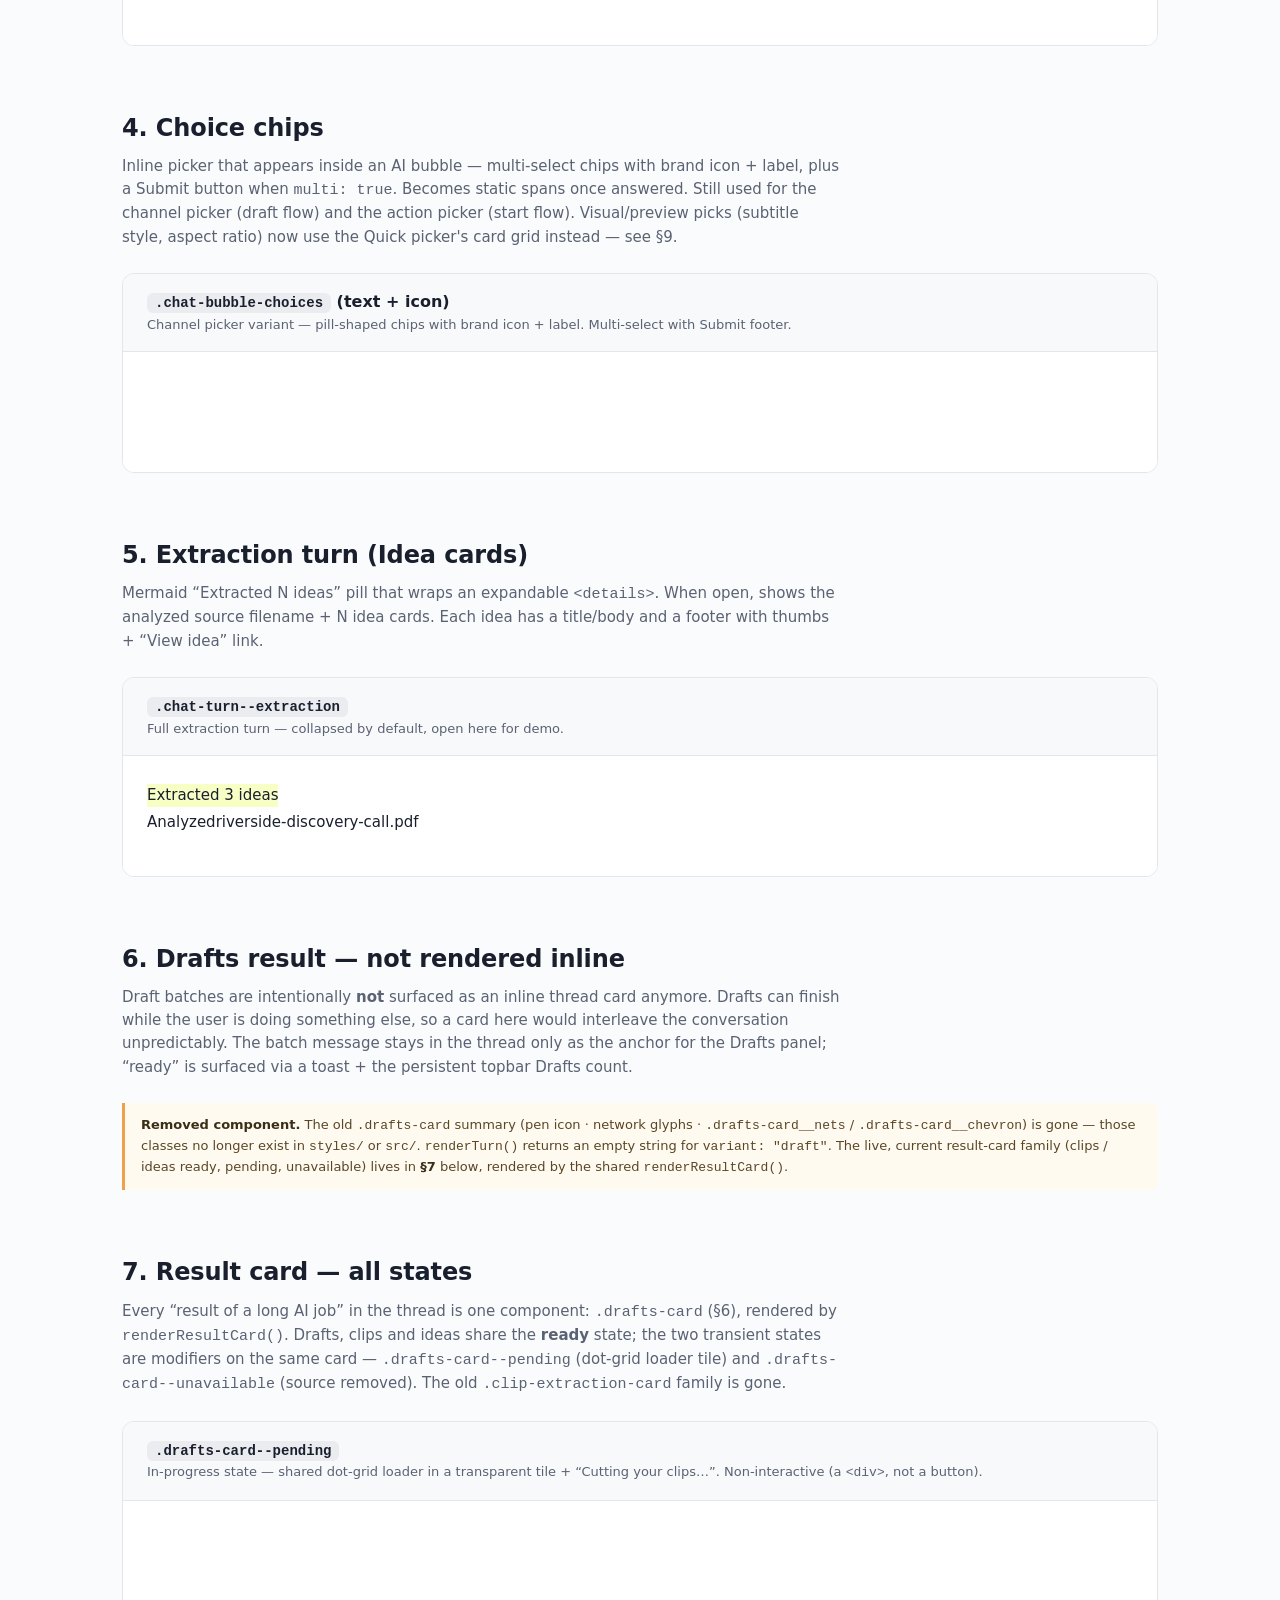
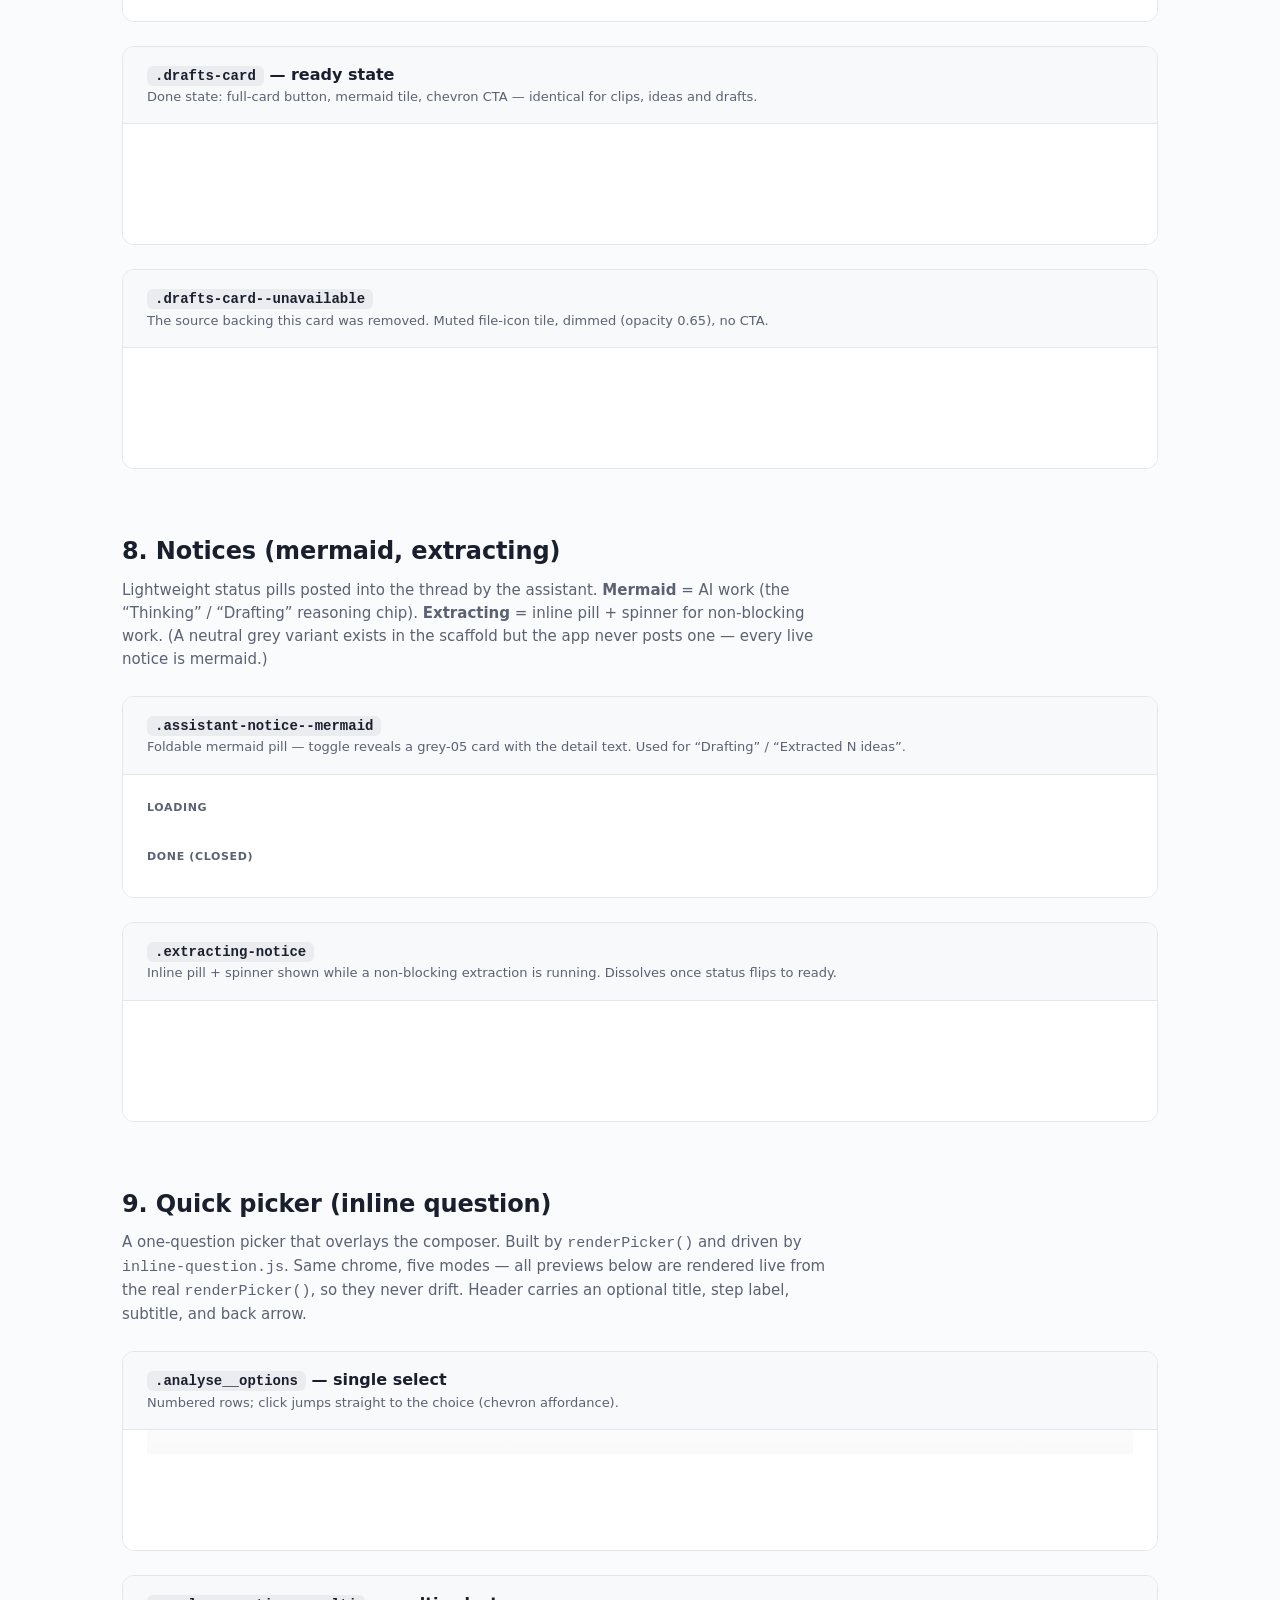
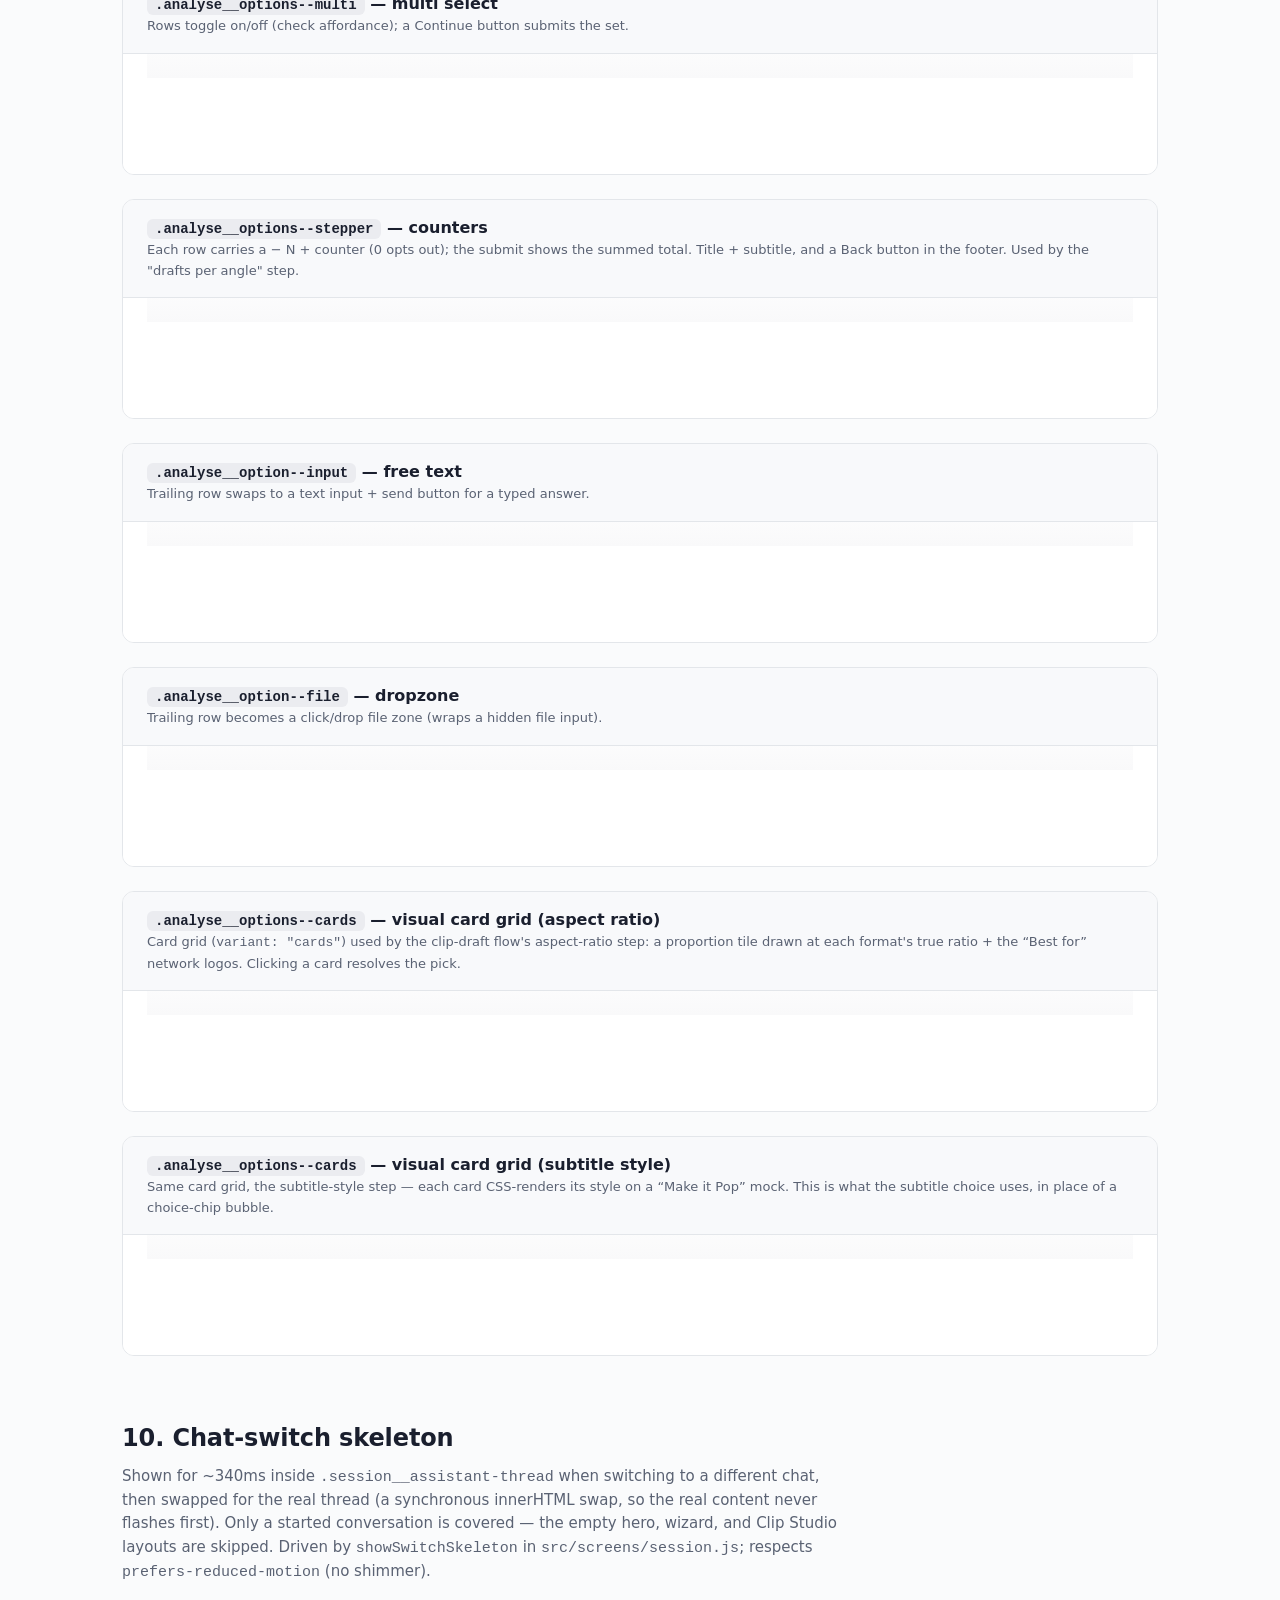
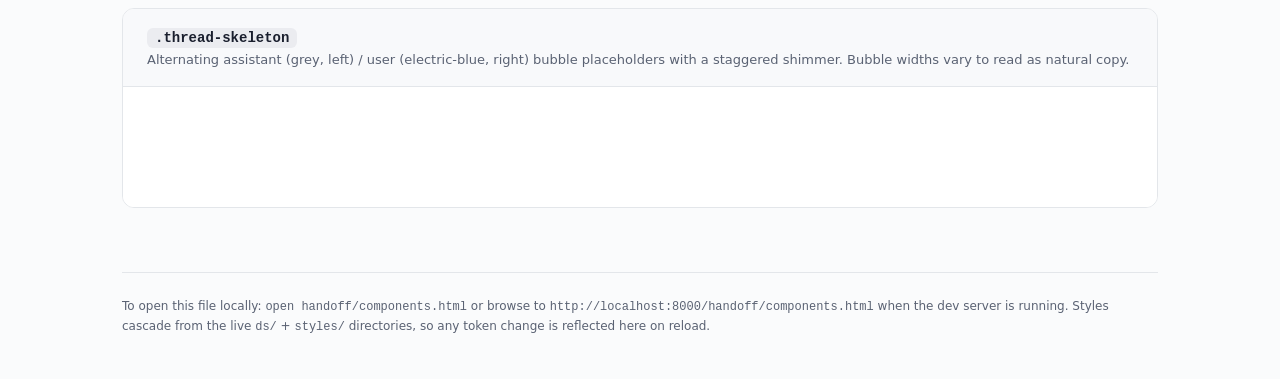
==== commit 2d9436cf: "docs(handoff): add the opened (thumbs-down) feedback-control variant §12 now shows both states: coll" ====
--- a/handoff/components.html
+++ b/handoff/components.html
@@ -540,17 +540,30 @@
         <h2>12. Feedback control</h2>
         <p class="hd-lead">
           The &ldquo;How&rsquo;s this?&rdquo; thumbs strip rendered under cards (ideas, clips, drafts, generated
-          images). Live from <code>renderFeedbackControl()</code> in <code>src/components/feedback-control.js</code>.
-        </p>
-
-        <article class="hd-comp">
-          <header class="hd-comp__head">
-            <div>
-              <p class="hd-comp__name"><code>.feedback-control</code></p>
+          images). Live from <code>renderFeedbackControl()</code> in <code>src/components/feedback-control.js</code>. A
+          thumbs-down opens the &ldquo;What was off?&rdquo; panel — reason chips + a comment box + Send.
+        </p>
+
+        <article class="hd-comp">
+          <header class="hd-comp__head">
+            <div>
+              <p class="hd-comp__name"><code>.fb--strip</code> — collapsed (idle)</p>
             </div>
           </header>
           <div class="hd-comp__body">
             <div class="hd-comp__preview" data-live="feedback"></div>
+          </div>
+        </article>
+
+        <article class="hd-comp">
+          <header class="hd-comp__head">
+            <div>
+              <p class="hd-comp__name"><code>.fb__panel</code> — opened (thumbs-down)</p>
+              <p class="hd-comp__desc">Seeded with a down verdict + a reason so the panel renders expanded.</p>
+            </div>
+          </header>
+          <div class="hd-comp__body">
+            <div class="hd-comp__preview" data-live="feedback-open"></div>
           </div>
         </article>
       </section>
@@ -1495,6 +1508,9 @@
         soloSizeTier,
       } from "../src/components/top-post-card.js";
       import { renderFeedbackControl } from "../src/components/feedback-control.js";
+      // Same ?v= as feedback-control.js imports, so we seed the SAME store
+      // instance the renderer reads (a different ?v= is a separate module).
+      import { setVerdict, recordDetail } from "../src/feedback-store.js?v=1";
       import { renderEmptyState } from "../src/components/empty-state.js";
       import { initArchieLoader } from "../src/archie-loader.js";
       // Real mock shapes — guarantees the card previews match the stores exactly.
@@ -1651,9 +1667,17 @@
             )
             .join("");
         },
-        // §12 — Feedback control
+        // §12 — Feedback control (collapsed)
         feedback: (slot) => {
           slot.innerHTML = renderFeedbackControl("hd-demo-feedback", { kind: "idea" });
+        },
+        // §12 — Feedback control, opened: seed a down verdict + a reason so the
+        // "What was off?" panel renders expanded (its open state is data-driven).
+        "feedback-open": (slot) => {
+          const id = "hd-demo-feedback-open";
+          setVerdict(id, "down", { kind: "idea" });
+          recordDetail(id, { reasons: ["wrong-tone"] }, { kind: "idea" });
+          slot.innerHTML = renderFeedbackControl(id, { kind: "idea" });
         },
         // §14 — Source card (right-panel row): a processed source with its
         // ideas + Reference, then one still processing. renderSourceRow reads
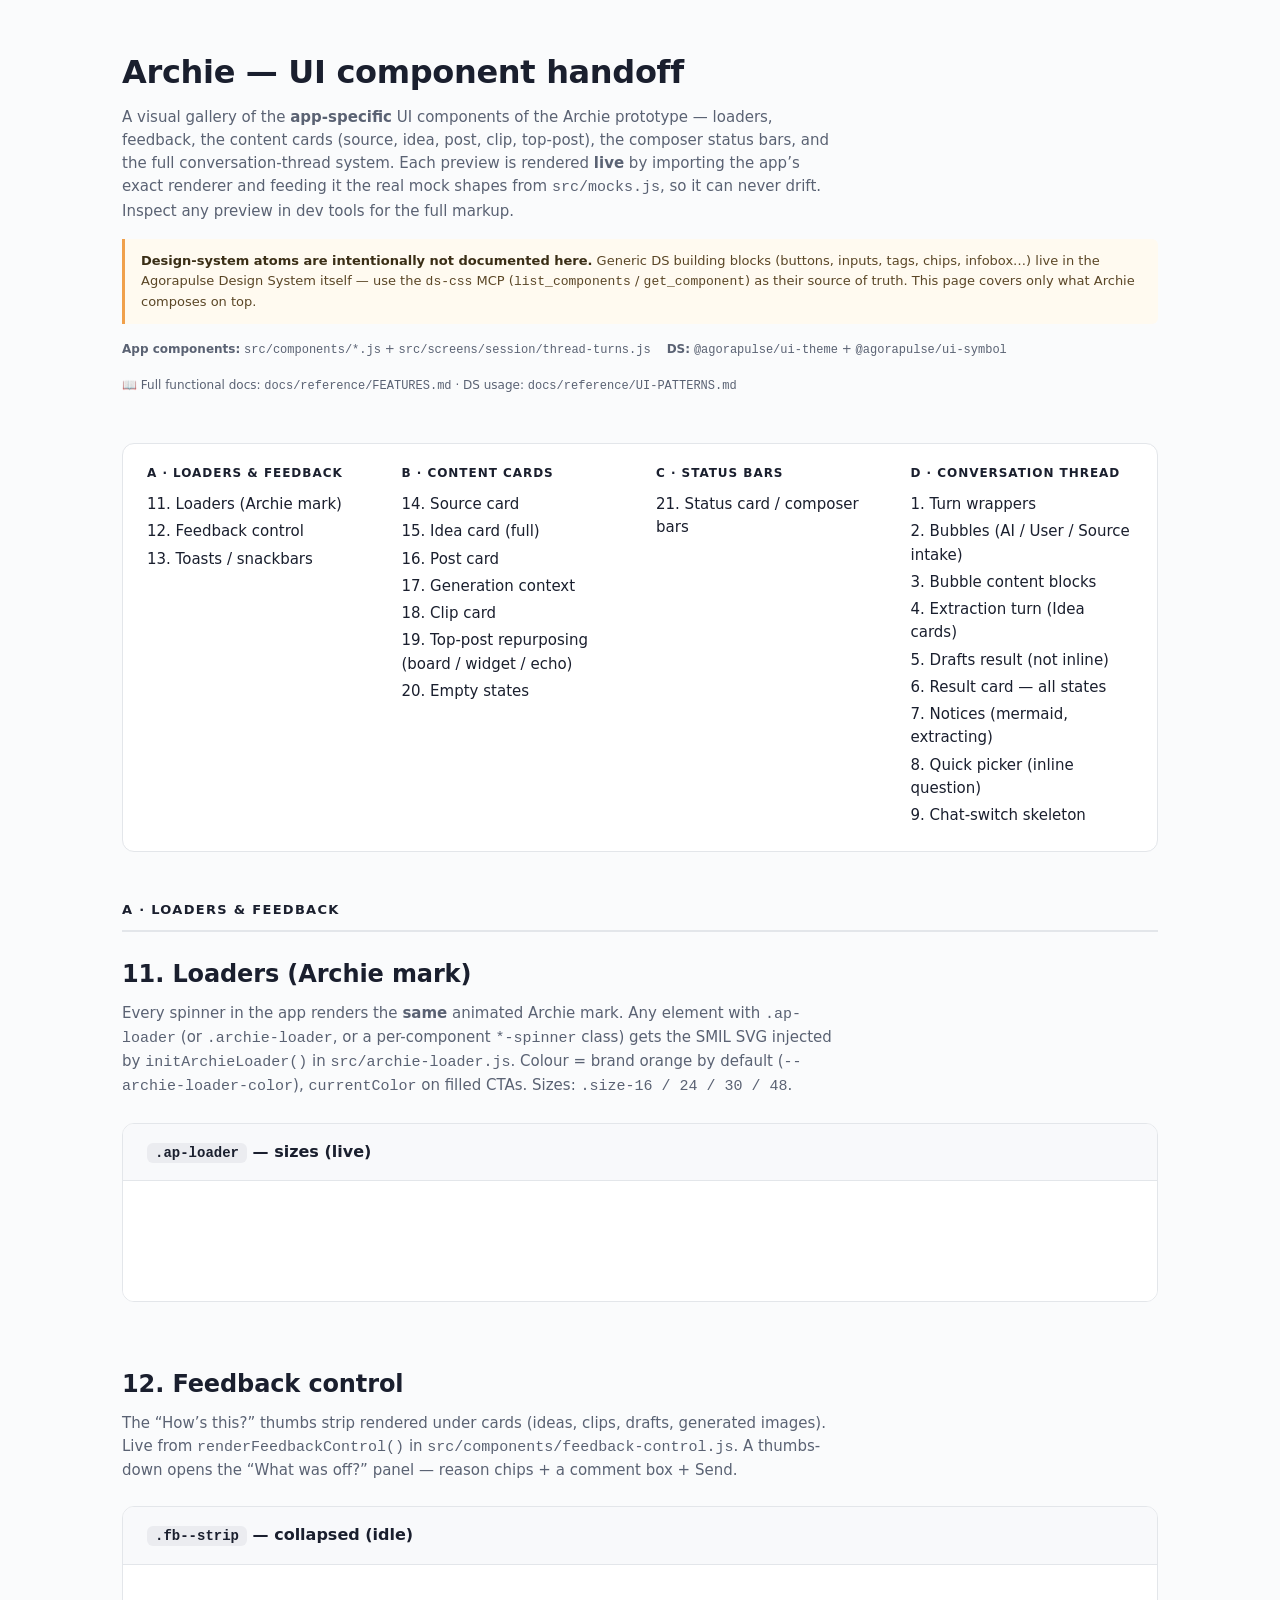
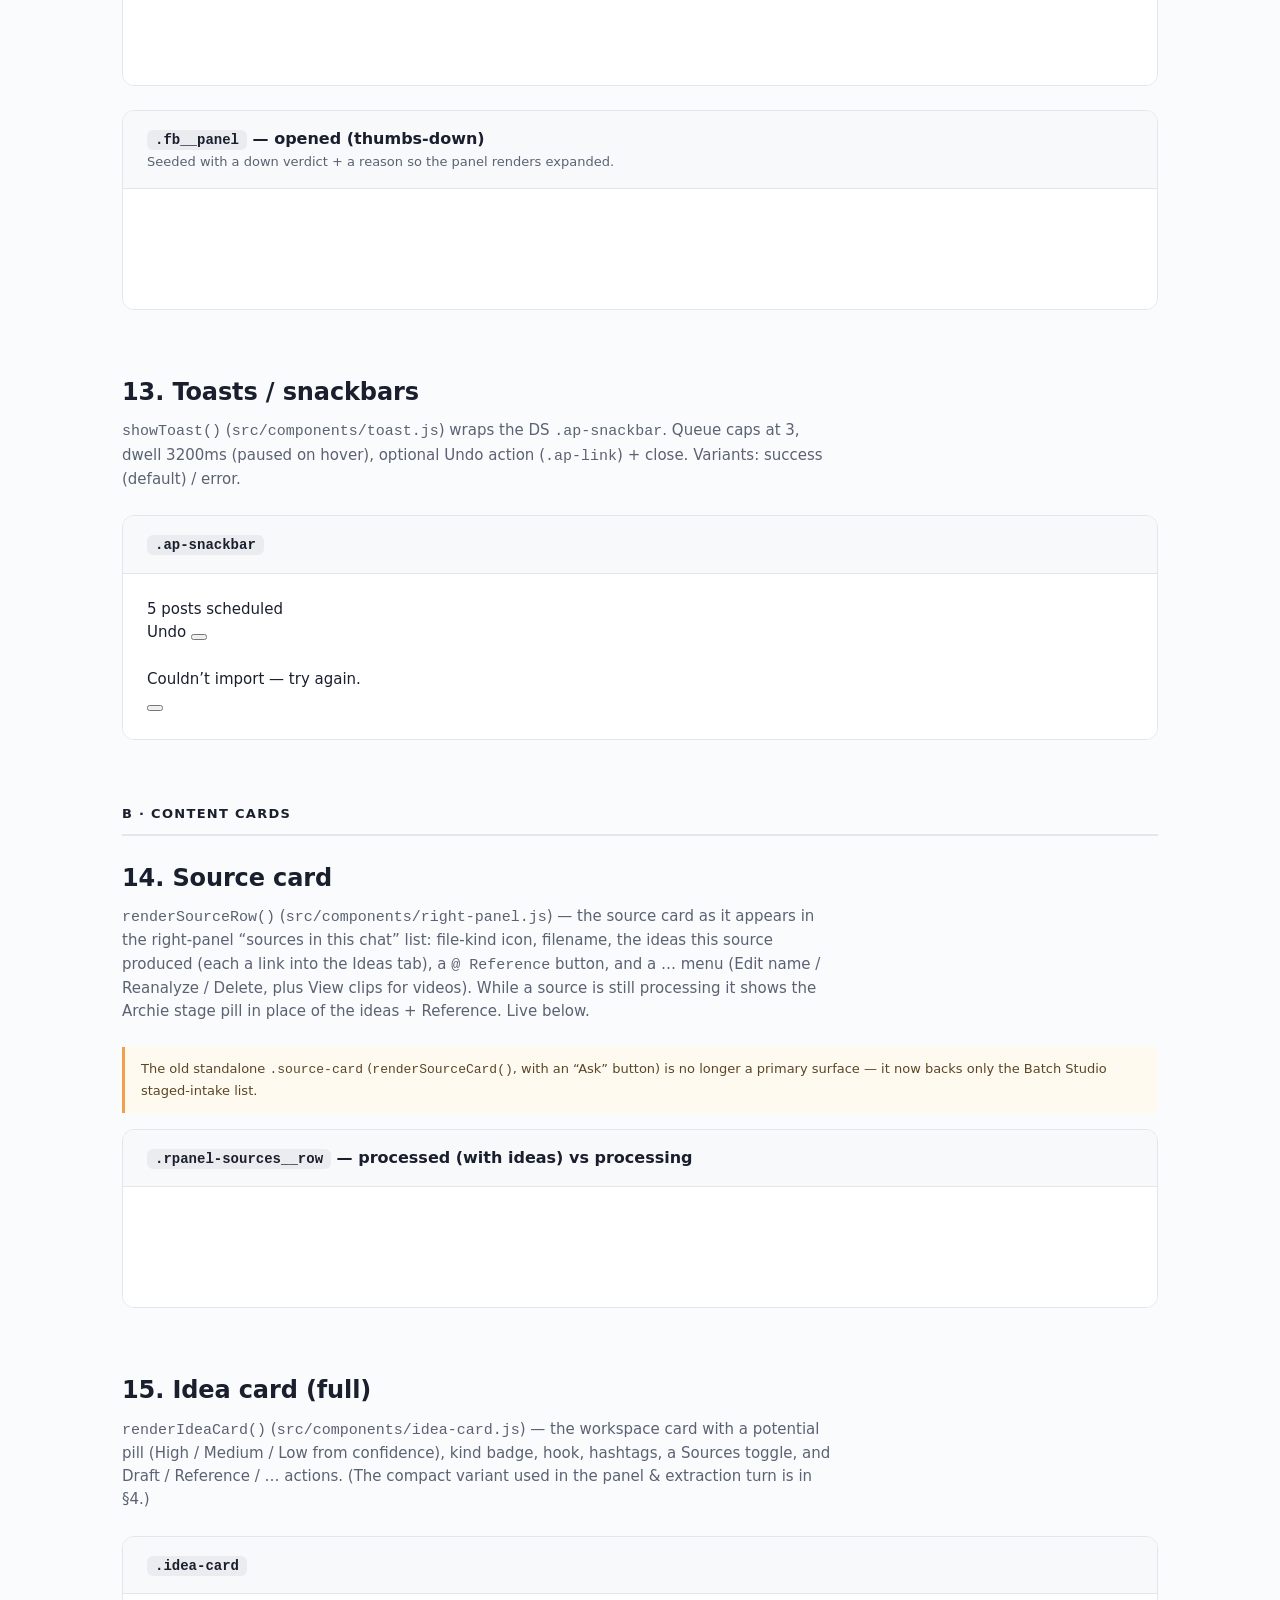
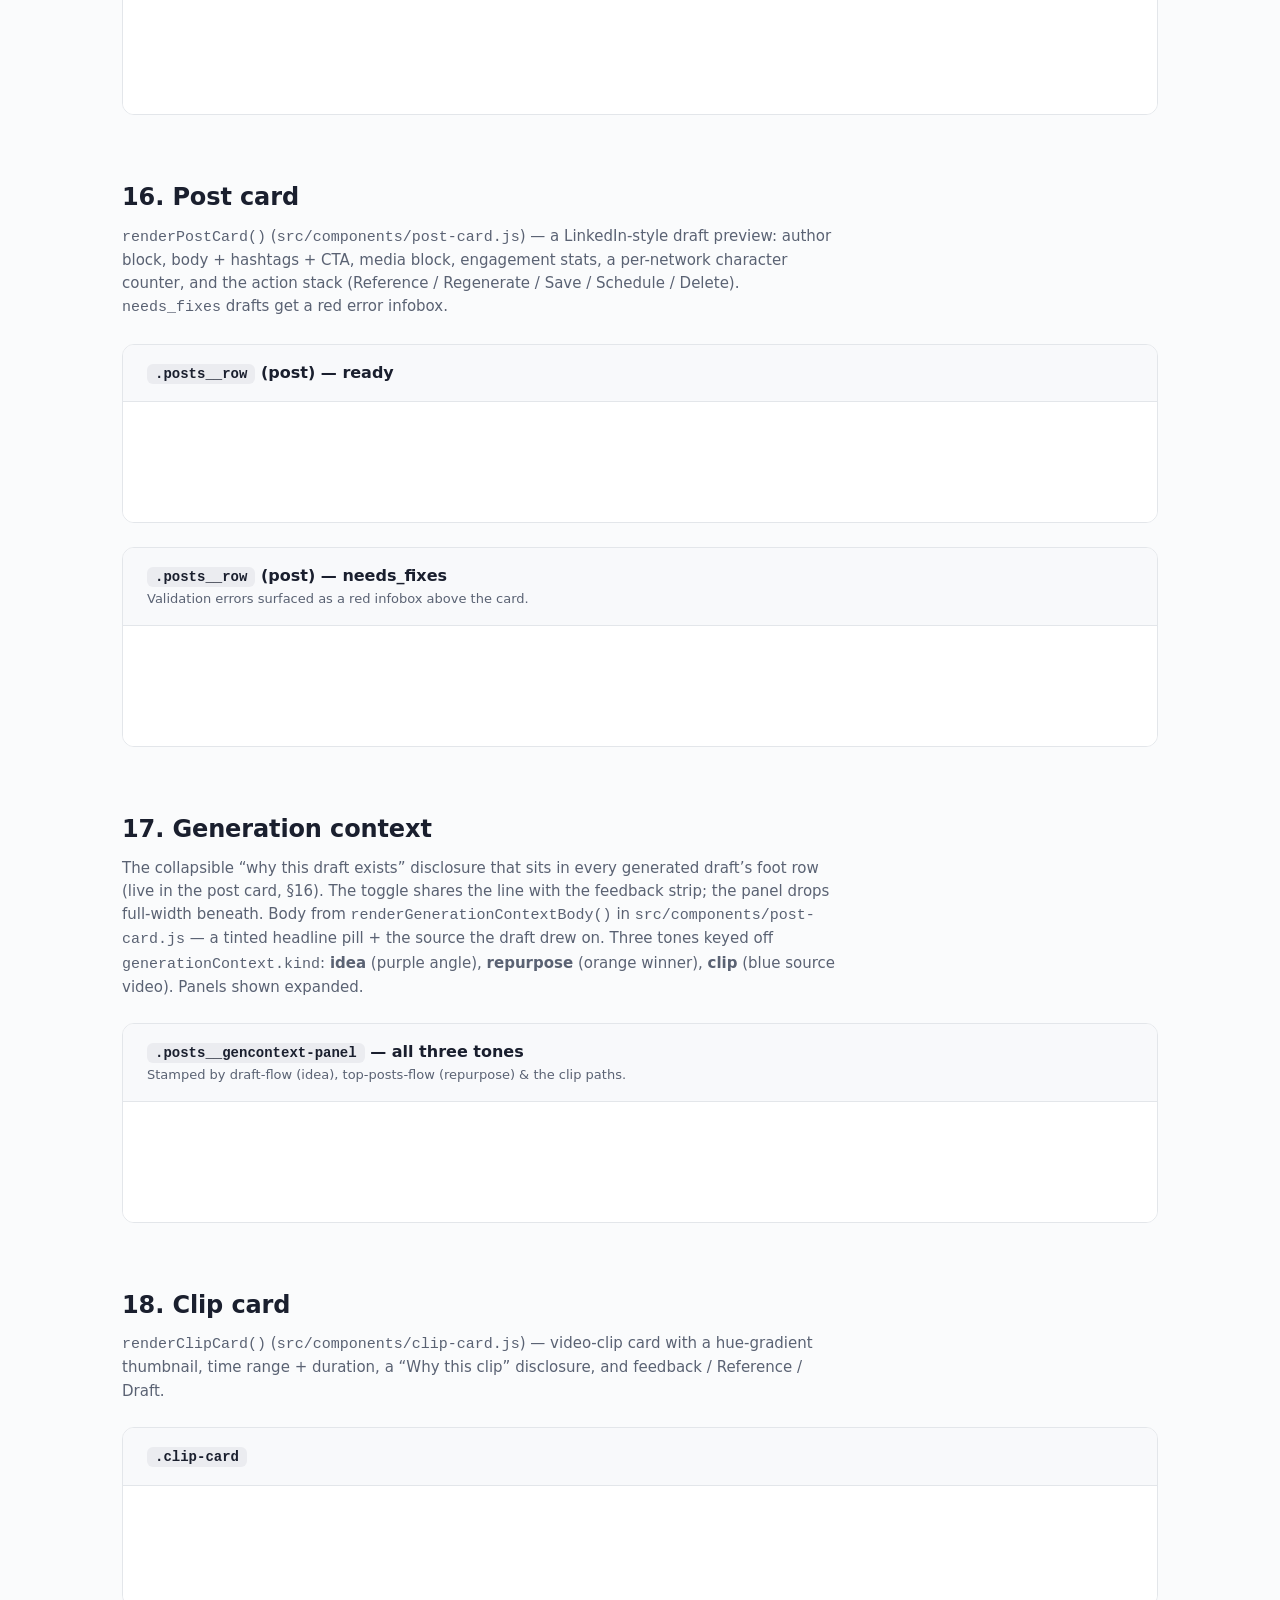
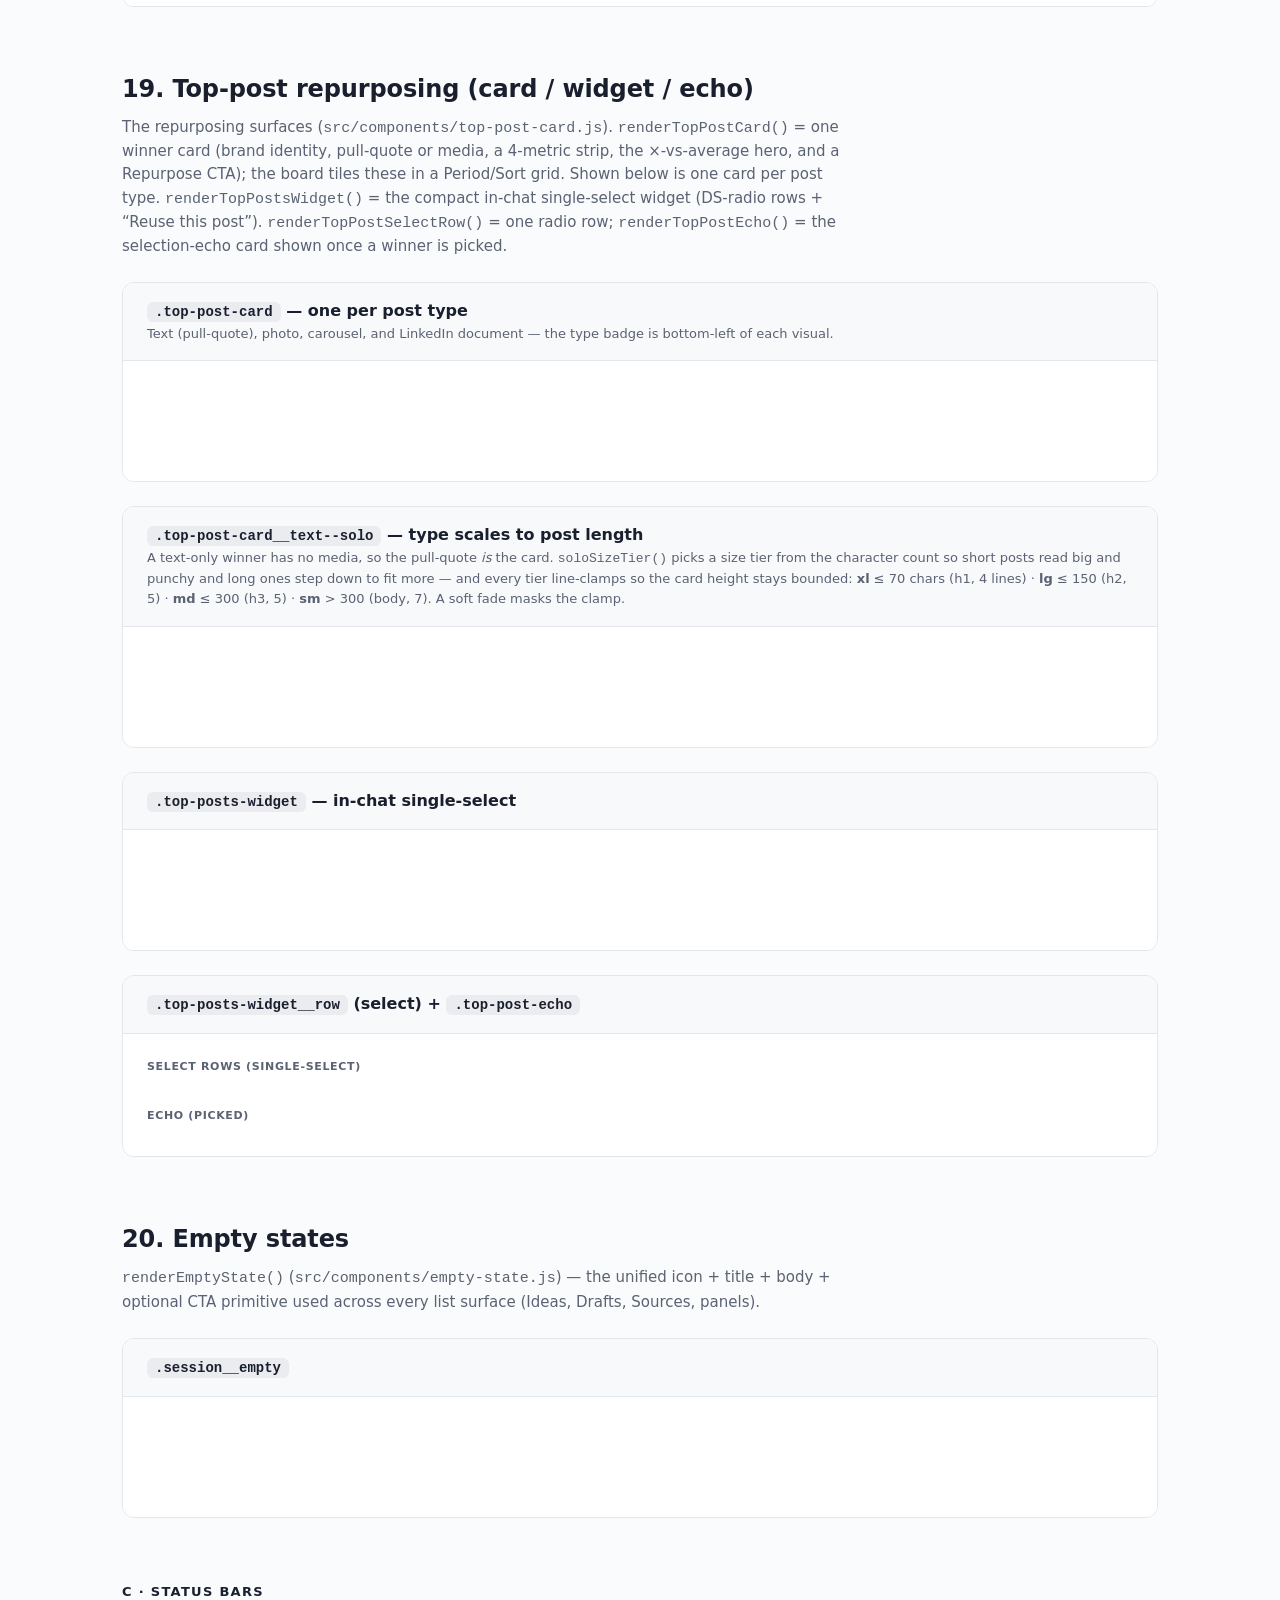
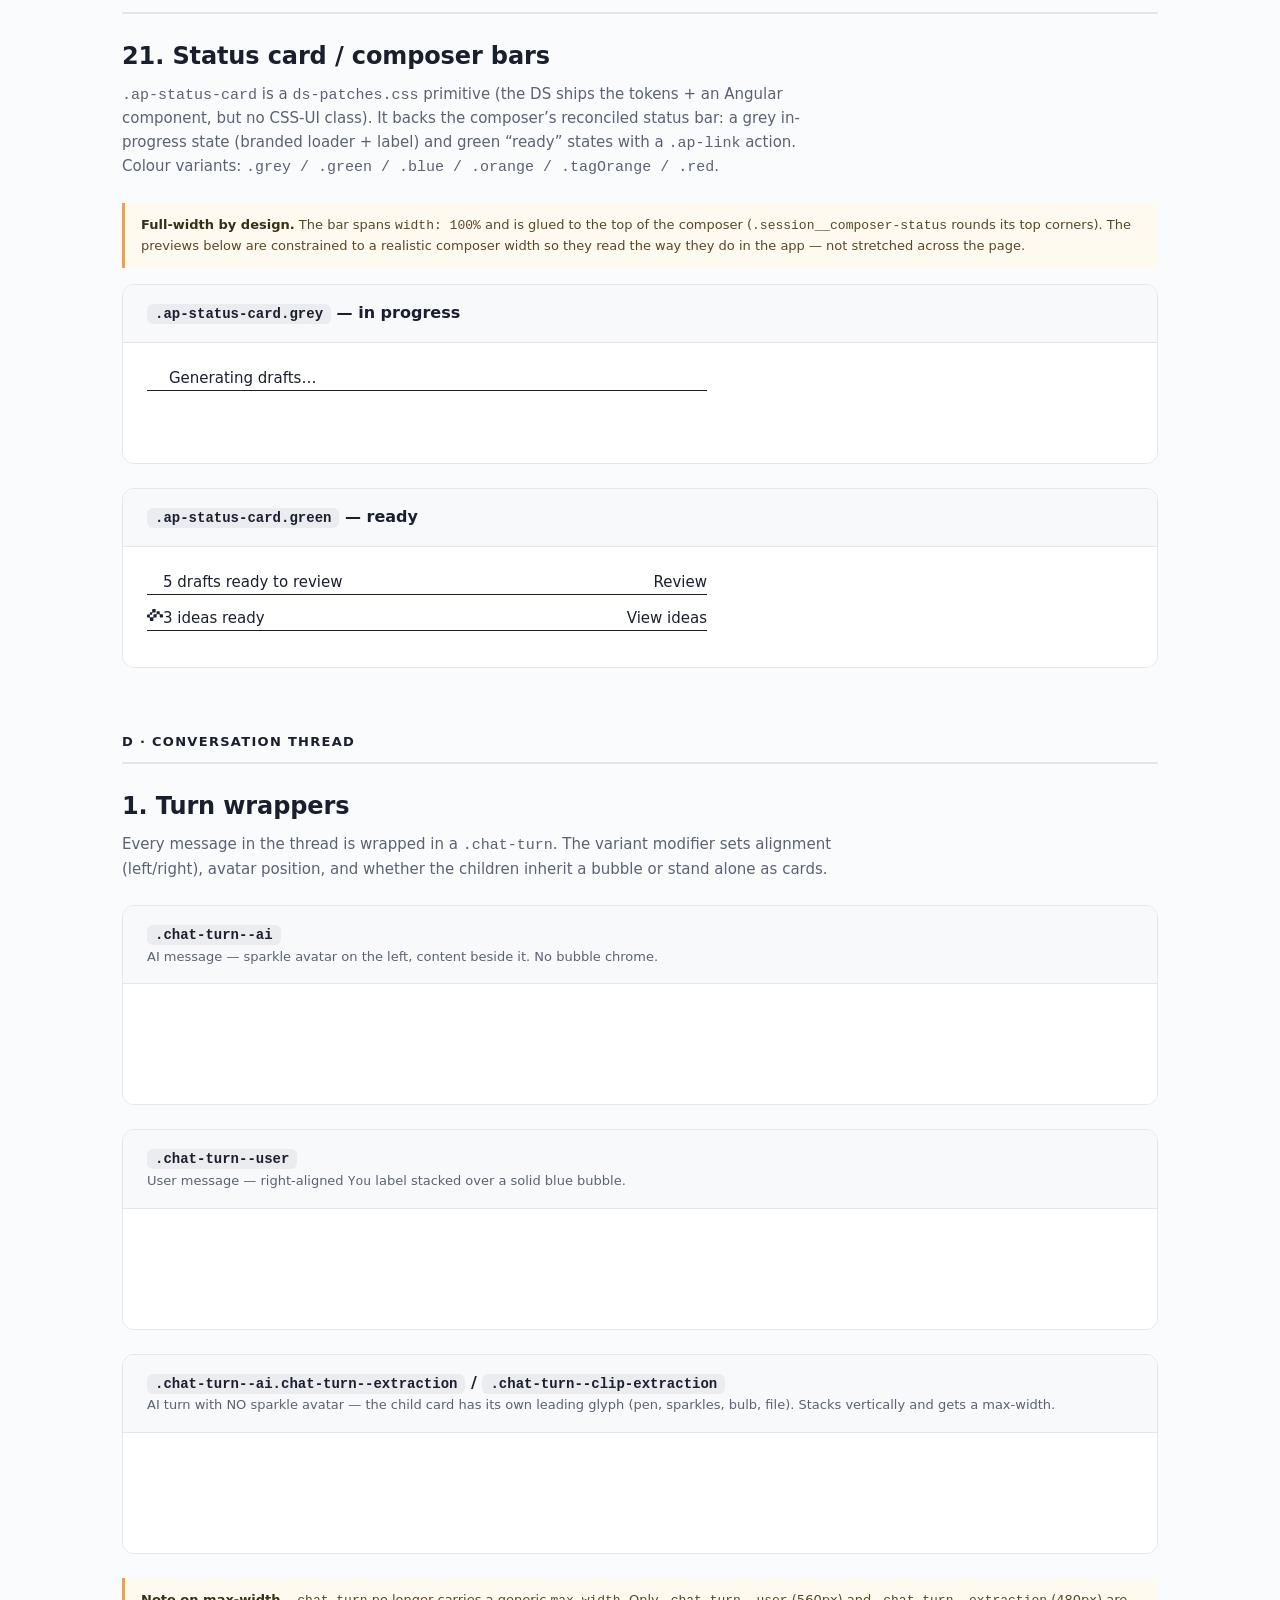
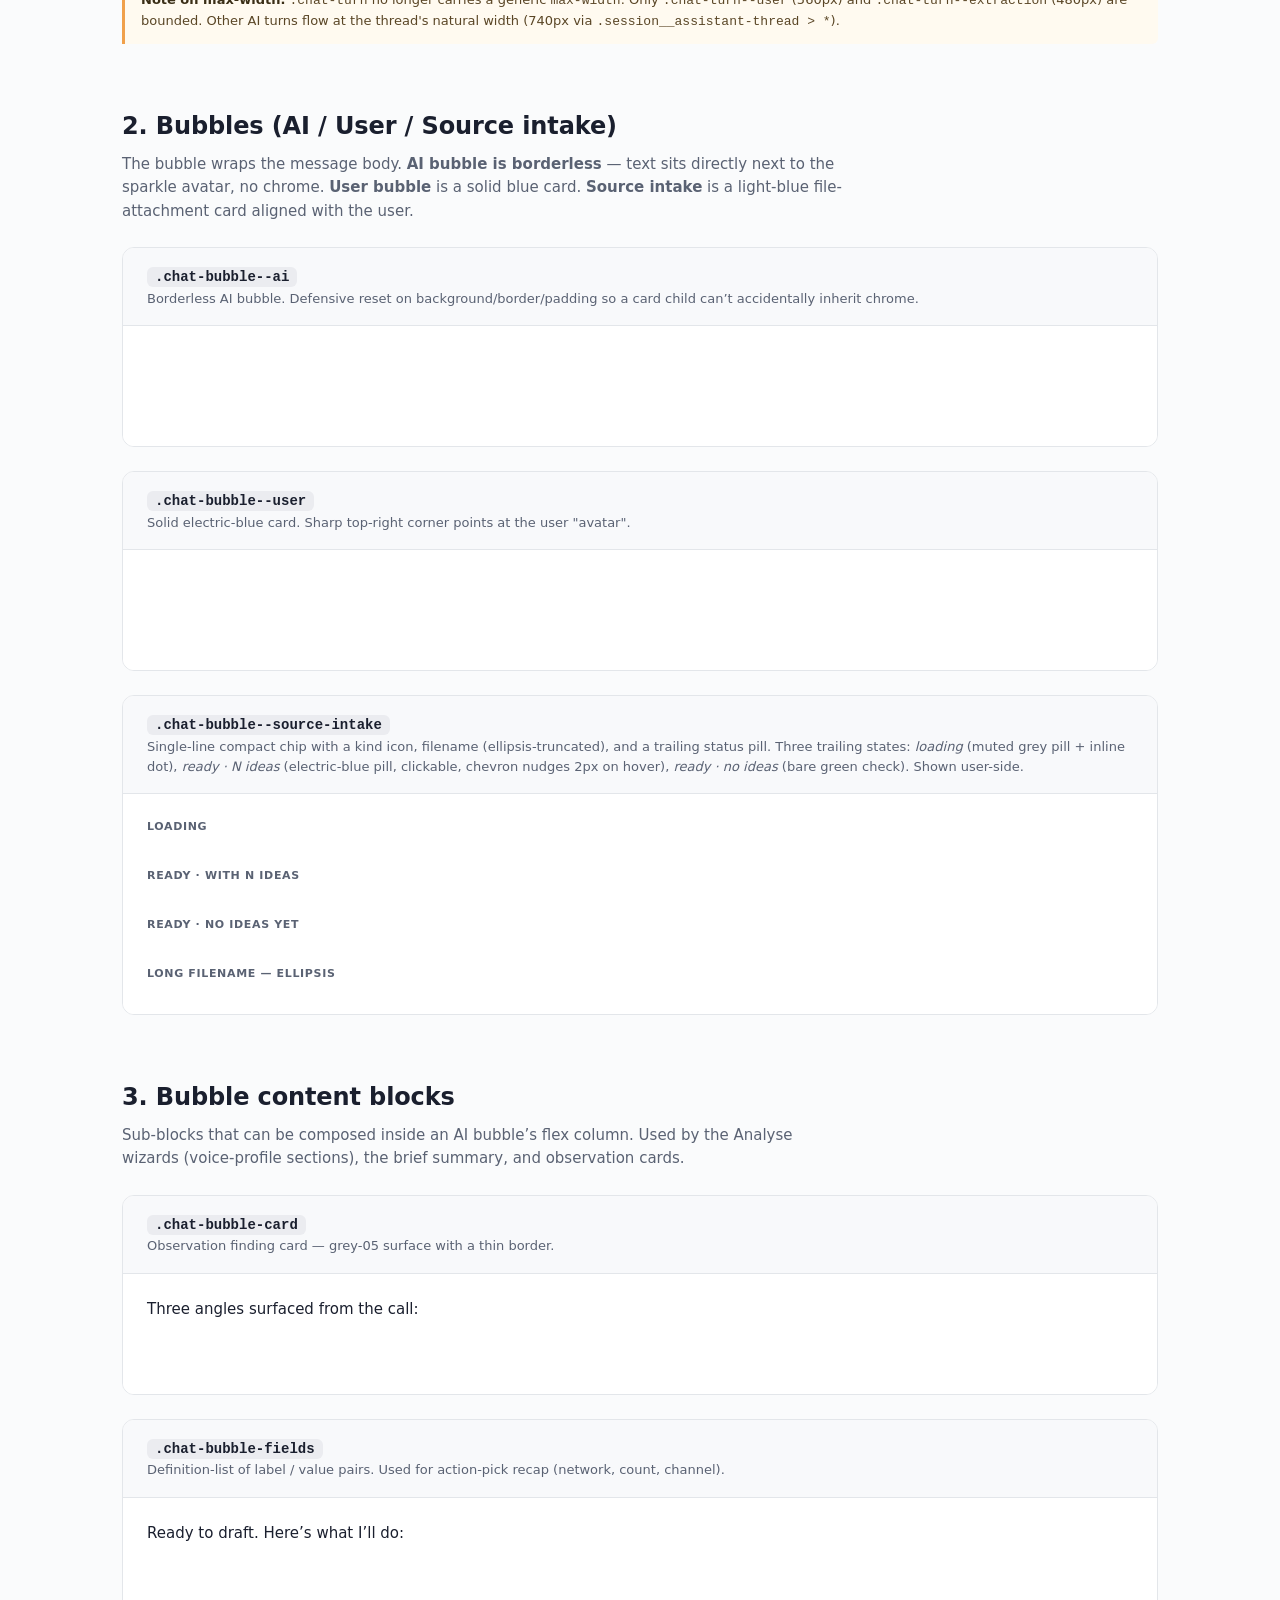
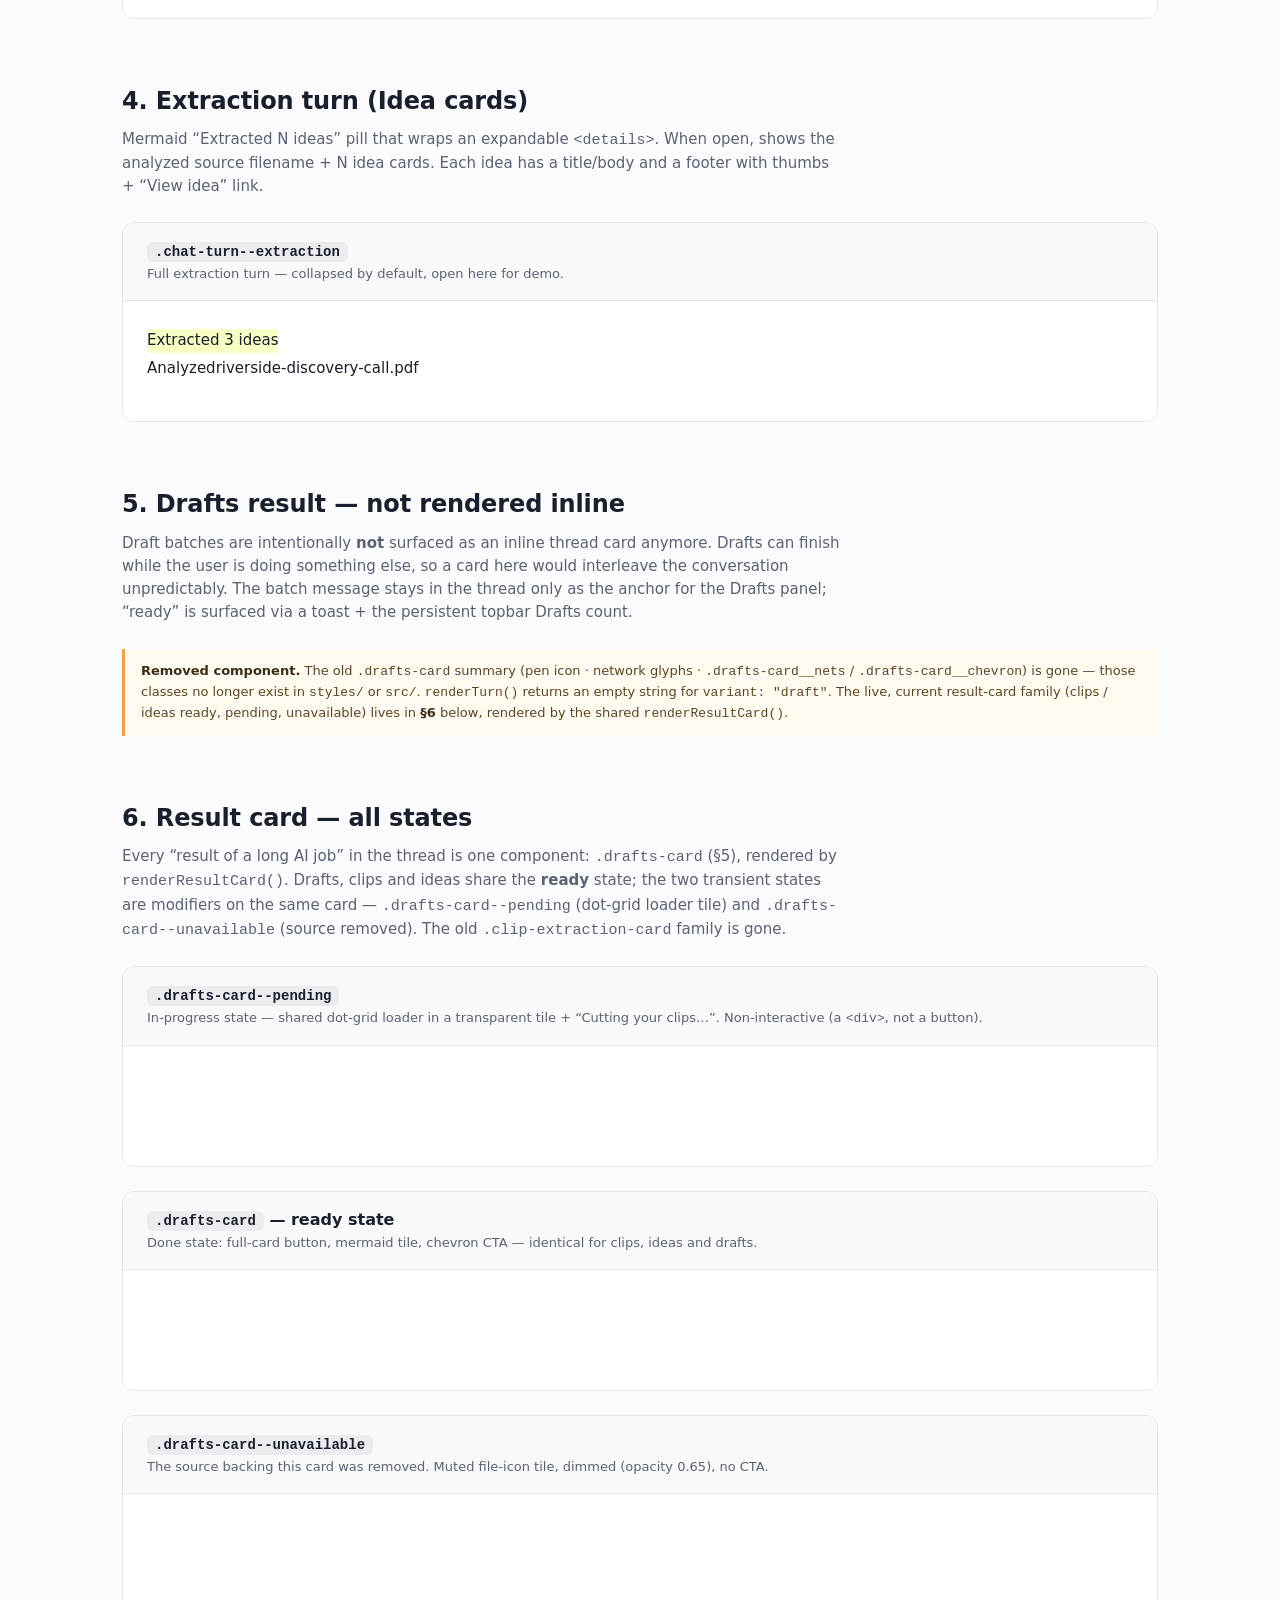
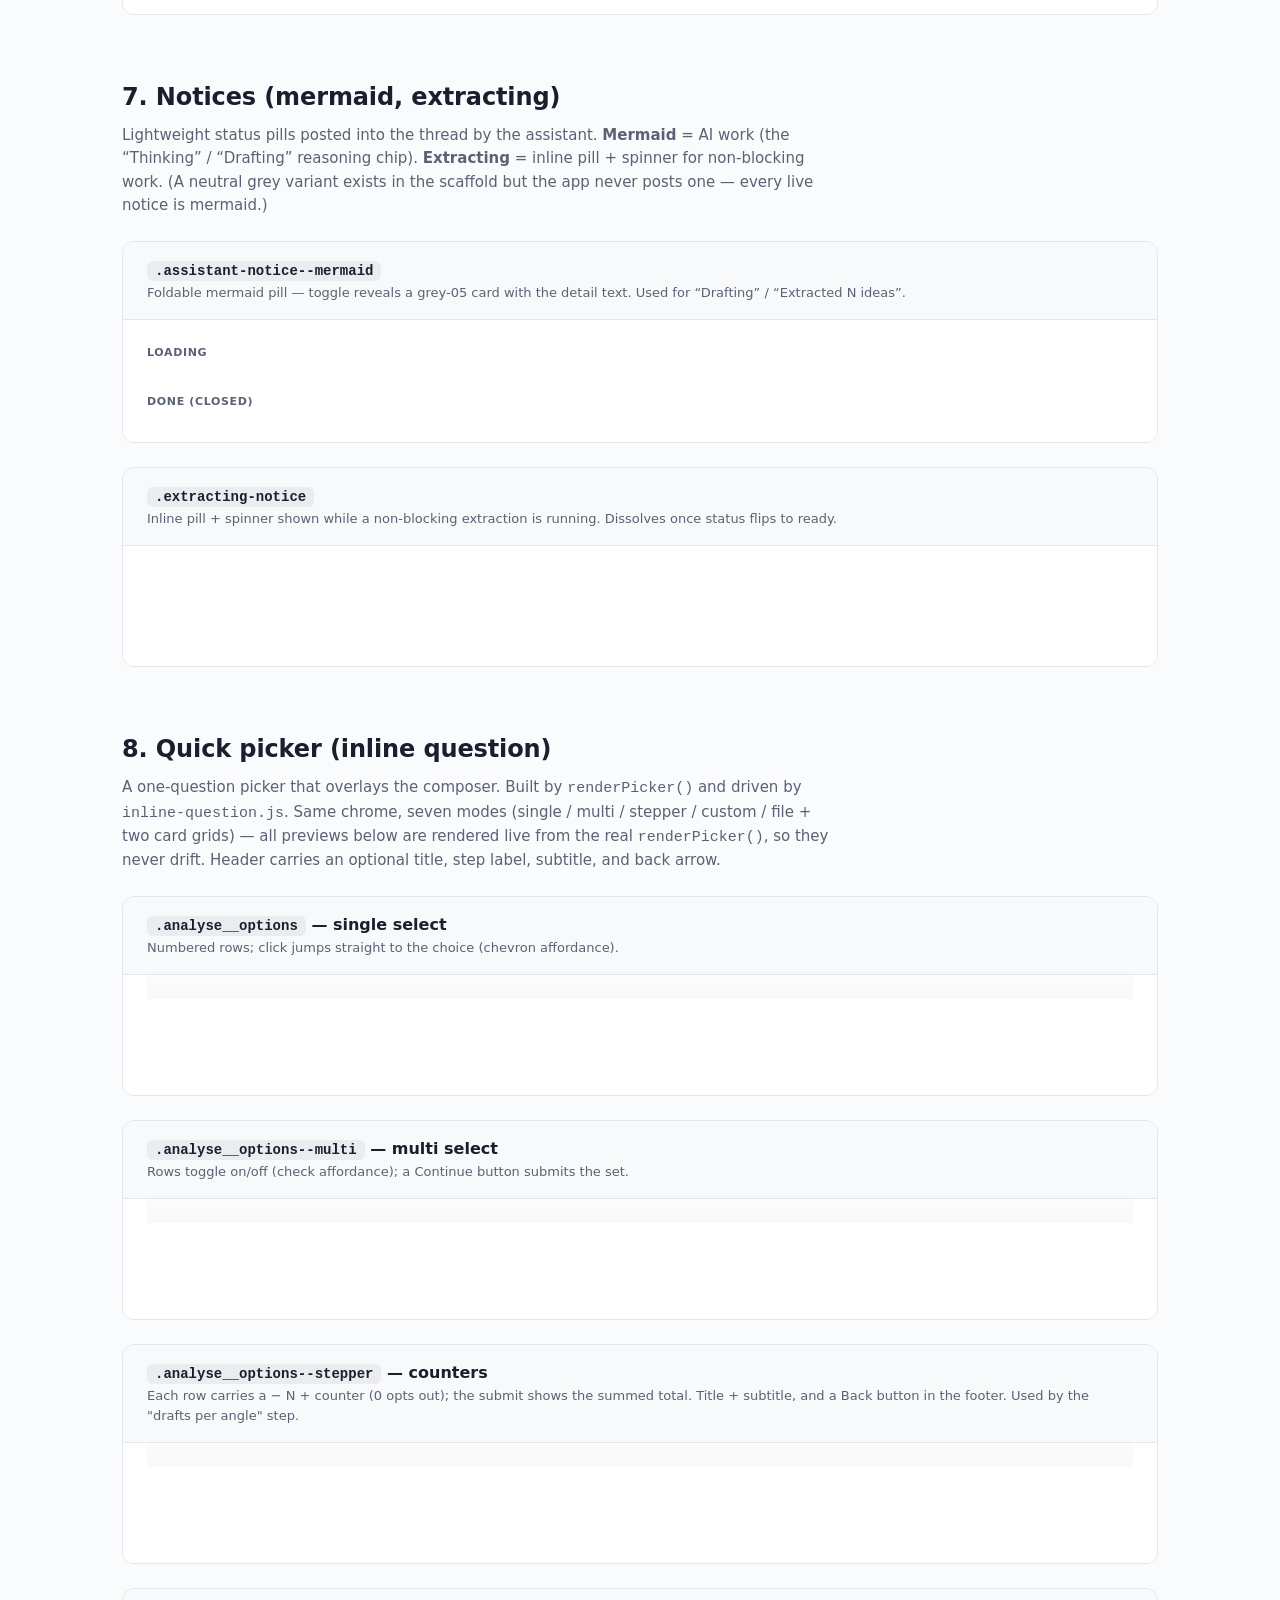
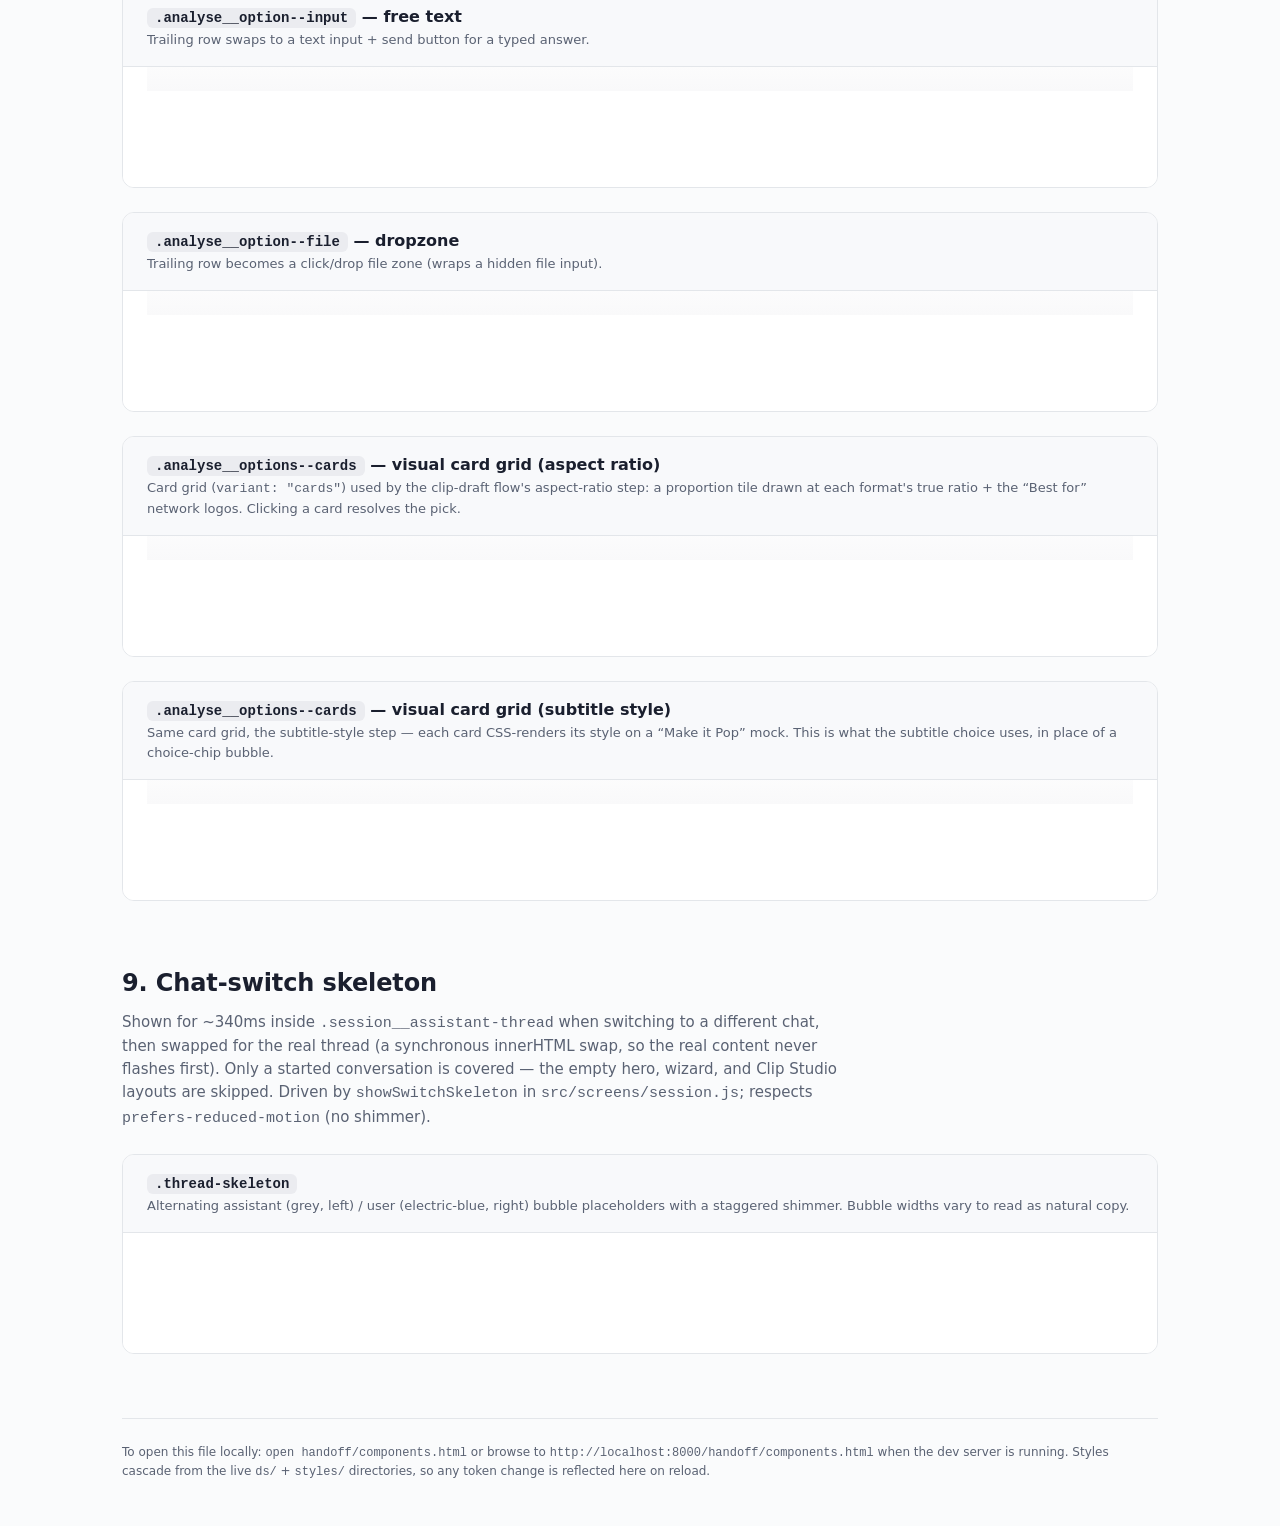
==== commit 988e5459: "docs(handoff): drop §4 Choice chips — dead pattern, superseded by the quickpicker The choice-chip ch" ====
--- a/handoff/components.html
+++ b/handoff/components.html
@@ -26,7 +26,7 @@
     <link rel="stylesheet" href="../styles/screens/posts.css?v=3" />
     <!-- Quick-picker (inline question) styles for the live picker previews. -->
     <link rel="stylesheet" href="../styles/screens/analyse.css?v=3" />
-    <!-- Subtitle-style card previews for the clip subtitle quick-picker (§9). -->
+    <!-- Subtitle-style card previews for the clip subtitle quick-picker (§8). -->
     <link rel="stylesheet" href="../styles/components/subtitle-style.css?v=3" />
     <!-- Content-card styles so the live source / idea (full) / post / clip /
          top-post / feedback previews render with their real chrome. -->
@@ -494,13 +494,12 @@
             <li><a href="#turns">1. Turn wrappers</a></li>
             <li><a href="#bubbles">2. Bubbles (AI / User / Source intake)</a></li>
             <li><a href="#bubble-content">3. Bubble content blocks</a></li>
-            <li><a href="#choices">4. Choice chips</a></li>
-            <li><a href="#extraction">5. Extraction turn (Idea cards)</a></li>
-            <li><a href="#drafts">6. Drafts result (not inline)</a></li>
-            <li><a href="#clip-extraction">7. Result card — all states</a></li>
-            <li><a href="#notices">8. Notices (mermaid, extracting)</a></li>
-            <li><a href="#quick-picker">9. Quick picker (inline question)</a></li>
-            <li><a href="#switch-skeleton">10. Chat-switch skeleton</a></li>
+            <li><a href="#extraction">4. Extraction turn (Idea cards)</a></li>
+            <li><a href="#drafts">5. Drafts result (not inline)</a></li>
+            <li><a href="#clip-extraction">6. Result card — all states</a></li>
+            <li><a href="#notices">7. Notices (mermaid, extracting)</a></li>
+            <li><a href="#quick-picker">8. Quick picker (inline question)</a></li>
+            <li><a href="#switch-skeleton">9. Chat-switch skeleton</a></li>
           </ul>
         </div>
       </nav>
@@ -641,7 +640,7 @@
         <p class="hd-lead">
           <code>renderIdeaCard()</code> (<code>src/components/idea-card.js</code>) — the workspace card with a potential
           pill (High / Medium / Low from confidence), kind badge, hook, hashtags, a Sources toggle, and Draft /
-          Reference / &hellip; actions. (The compact variant used in the panel &amp; extraction turn is in §5.)
+          Reference / &hellip; actions. (The compact variant used in the panel &amp; extraction turn is in §4.)
         </p>
 
         <article class="hd-comp">
@@ -1106,37 +1105,10 @@
       </section>
 
       <!-- ════════════════════════════════════════════════════════════════
-            4. CHOICE CHIPS
-            ════════════════════════════════════════════════════════════ -->
-      <section class="hd-section" id="choices">
-        <h2>4. Choice chips</h2>
-        <p class="hd-lead">
-          Inline picker that appears inside an AI bubble — multi-select chips with brand icon + label, plus a Submit
-          button when <code>multi: true</code>. Becomes static spans once answered. Still used for the channel picker
-          (draft flow) and the action picker (start flow). Visual/preview picks (subtitle style, aspect ratio) now use
-          the Quick picker's card grid instead — see §9.
-        </p>
-
-        <article class="hd-comp">
-          <header class="hd-comp__head">
-            <div>
-              <p class="hd-comp__name"><code>.chat-bubble-choices</code> (text + icon)</p>
-              <p class="hd-comp__desc">
-                Channel picker variant — pill-shaped chips with brand icon + label. Multi-select with Submit footer.
-              </p>
-            </div>
-          </header>
-          <div class="hd-comp__body">
-            <div class="hd-comp__preview" data-live="choices-text"></div>
-          </div>
-        </article>
-      </section>
-
-      <!-- ════════════════════════════════════════════════════════════════
-            5. EXTRACTION TURN
+            4. EXTRACTION TURN
             ════════════════════════════════════════════════════════════ -->
       <section class="hd-section" id="extraction">
-        <h2>5. Extraction turn (Idea cards)</h2>
+        <h2>4. Extraction turn (Idea cards)</h2>
         <p class="hd-lead">
           Mermaid &ldquo;Extracted N ideas&rdquo; pill that wraps an expandable <code>&lt;details&gt;</code>. When open,
           shows the analyzed source filename + N idea cards. Each idea has a title/body and a footer with thumbs +
@@ -1179,7 +1151,7 @@
             6. DRAFTS CARD
             ════════════════════════════════════════════════════════════ -->
       <section class="hd-section" id="drafts">
-        <h2>6. Drafts result — not rendered inline</h2>
+        <h2>5. Drafts result — not rendered inline</h2>
         <p class="hd-lead">
           Draft batches are intentionally <strong>not</strong> surfaced as an inline thread card anymore. Drafts can
           finish while the user is doing something else, so a card here would interleave the conversation unpredictably.
@@ -1192,7 +1164,7 @@
           <code>.drafts-card__nets</code> / <code>.drafts-card__chevron</code>) is gone — those classes no longer exist
           in <code>styles/</code> or <code>src/</code>. <code>renderTurn()</code> returns an empty string for
           <code>variant: "draft"</code>. The live, current result-card family (clips / ideas ready, pending,
-          unavailable) lives in <strong>§7</strong> below, rendered by the shared <code>renderResultCard()</code>.
+          unavailable) lives in <strong>§6</strong> below, rendered by the shared <code>renderResultCard()</code>.
         </div>
       </section>
 
@@ -1200,9 +1172,9 @@
             7. CLIP / IDEA EXTRACTION CARD
             ════════════════════════════════════════════════════════════ -->
       <section class="hd-section" id="clip-extraction">
-        <h2>7. Result card — all states</h2>
+        <h2>6. Result card — all states</h2>
         <p class="hd-lead">
-          Every &ldquo;result of a long AI job&rdquo; in the thread is one component: <code>.drafts-card</code> (§6),
+          Every &ldquo;result of a long AI job&rdquo; in the thread is one component: <code>.drafts-card</code> (§5),
           rendered by <code>renderResultCard()</code>. Drafts, clips and ideas share the <strong>ready</strong> state;
           the two transient states are modifiers on the same card — <code>.drafts-card--pending</code> (dot-grid loader
           tile) and <code>.drafts-card--unavailable</code> (source removed). The old <code>.clip-extraction-card</code>
@@ -1257,7 +1229,7 @@
             8. NOTICES
             ════════════════════════════════════════════════════════════ -->
       <section class="hd-section" id="notices">
-        <h2>8. Notices (mermaid, extracting)</h2>
+        <h2>7. Notices (mermaid, extracting)</h2>
         <p class="hd-lead">
           Lightweight status pills posted into the thread by the assistant. <strong>Mermaid</strong> = AI work (the
           &ldquo;Thinking&rdquo; / &ldquo;Drafting&rdquo; reasoning chip). <strong>Extracting</strong> = inline pill +
@@ -1309,12 +1281,12 @@
             9. QUICK PICKER (inline question)
             ════════════════════════════════════════════════════════════ -->
       <section class="hd-section" id="quick-picker">
-        <h2>9. Quick picker (inline question)</h2>
+        <h2>8. Quick picker (inline question)</h2>
         <p class="hd-lead">
           A one-question picker that overlays the composer. Built by <code>renderPicker()</code> and driven by
-          <code>inline-question.js</code>. Same chrome, five modes — all previews below are rendered live from the real
-          <code>renderPicker()</code>, so they never drift. Header carries an optional title, step label, subtitle, and
-          back arrow.
+          <code>inline-question.js</code>. Same chrome, seven modes (single / multi / stepper / custom / file + two card
+          grids) — all previews below are rendered live from the real <code>renderPicker()</code>, so they never drift.
+          Header carries an optional title, step label, subtitle, and back arrow.
         </p>
 
         <article class="hd-comp">
@@ -1444,7 +1416,7 @@
             10. CHAT-SWITCH SKELETON
             ════════════════════════════════════════════════════════════ -->
       <section class="hd-section" id="switch-skeleton">
-        <h2>10. Chat-switch skeleton</h2>
+        <h2>9. Chat-switch skeleton</h2>
         <p class="hd-lead">
           Shown for ~340ms inside <code>.session__assistant-thread</code> when switching to a different chat, then
           swapped for the real thread (a synchronous innerHTML swap, so the real content never flashes first). Only a
@@ -1517,11 +1489,10 @@
       import { sourcesBySession, ideasBySession, postsBySession, topPosts } from "../src/mocks.js";
       // Shared, dependency-free thread-turn renderers — the SAME functions
       // session.js renders the live thread with. Importing them here is what
-      // keeps §1–§8 + §10 from ever drifting.
+      // keeps §1–§7 + §9 from ever drifting.
       import {
         renderMessageBubble,
         renderSourceIntakeTurn,
-        renderChoiceTurn,
         renderNotice,
         renderSystemNotice,
         renderExtractingNotice,
@@ -1633,7 +1604,7 @@
         },
       };
 
-      // Result cards (§7) and the clip-extraction wrapper (§1) live inside a
+      // Result cards (§6) and the clip-extraction wrapper (§1) live inside a
       // `.chat-turn--clip-extraction` in the real thread — wrap the card so the
       // preview matches the app's turn chrome.
       const clipTurn = (cardHtml) =>
@@ -1906,23 +1877,7 @@
           ]);
         },
 
-        // §4 — Choice chips
-        "choices-text": (slot) => {
-          slot.innerHTML = renderChoiceTurn({
-            id: "demo-choice",
-            text: "Which channels should I draft for?",
-            submitLabel: "Draft them",
-            selected: ["linkedin"],
-            choices: [
-              { value: "linkedin", label: "LinkedIn", icon: "ap-icon-linkedin" },
-              { value: "x", label: "X", icon: "ap-icon-twitter-official" },
-              { value: "instagram", label: "Instagram", icon: "ap-icon-instagram" },
-              { value: "tiktok", label: "TikTok", icon: "ap-icon-tiktok-official" },
-            ],
-          });
-        },
-
-        // §5 — Idea cards (already live)
+        // §4 — Idea cards (already live)
         "idea-cards": (slot) => {
           slot.innerHTML = IDEAS.map((idea) =>
             renderCompactIdeaCard(idea, SOURCES, { whyOpen: idea.id === "demo-1", showMention: false }),
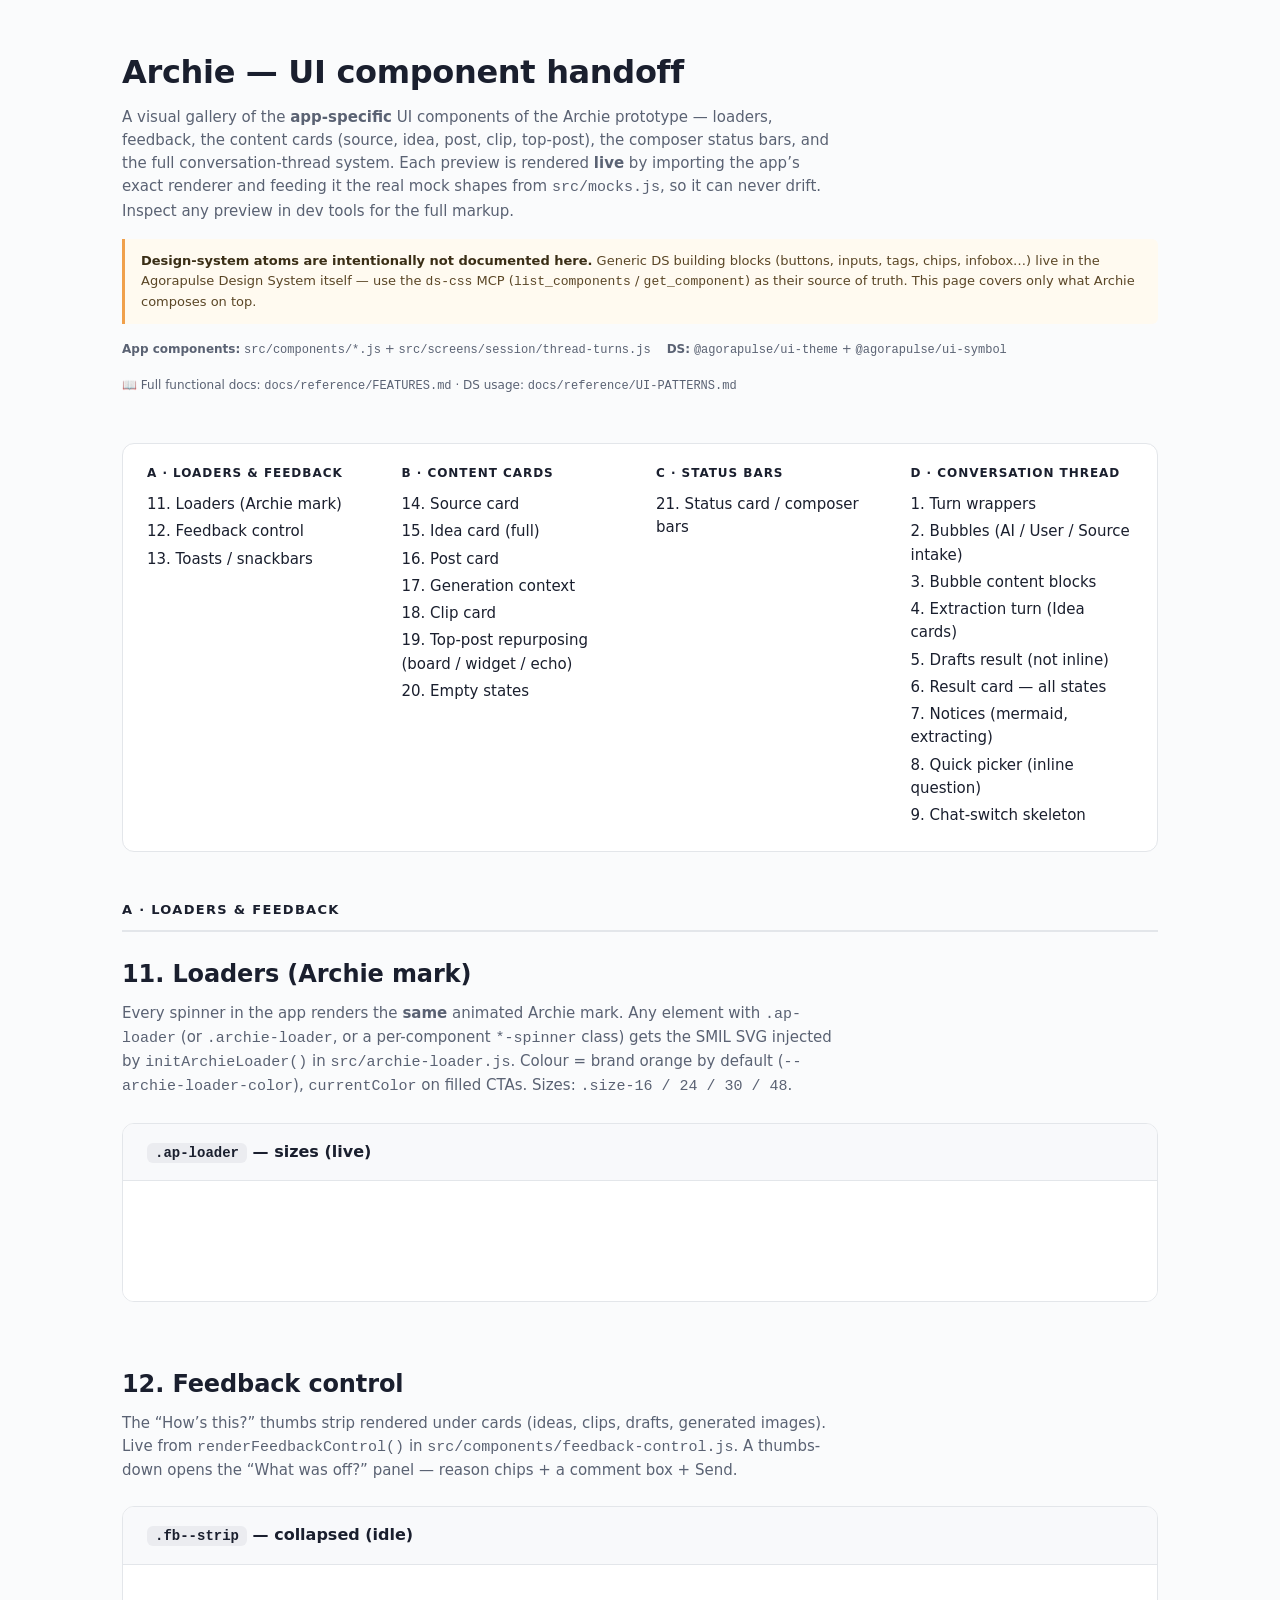
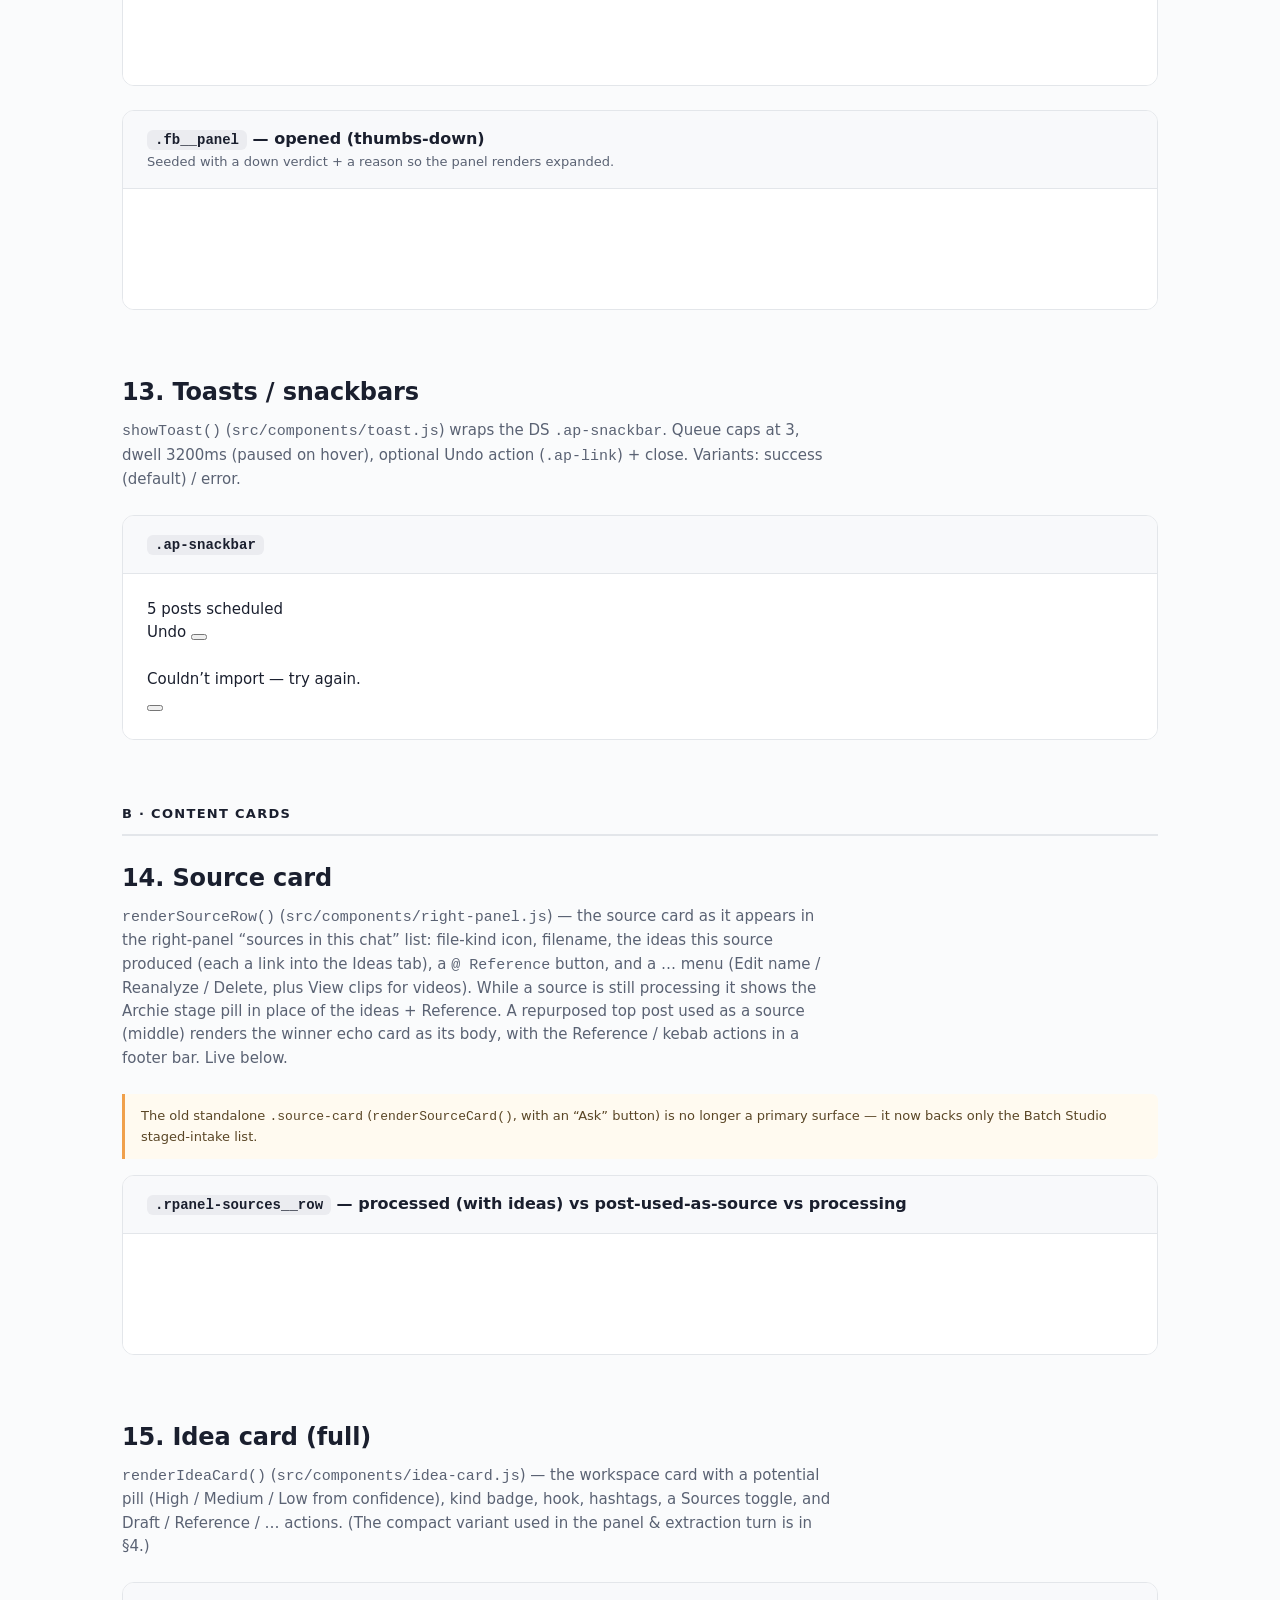
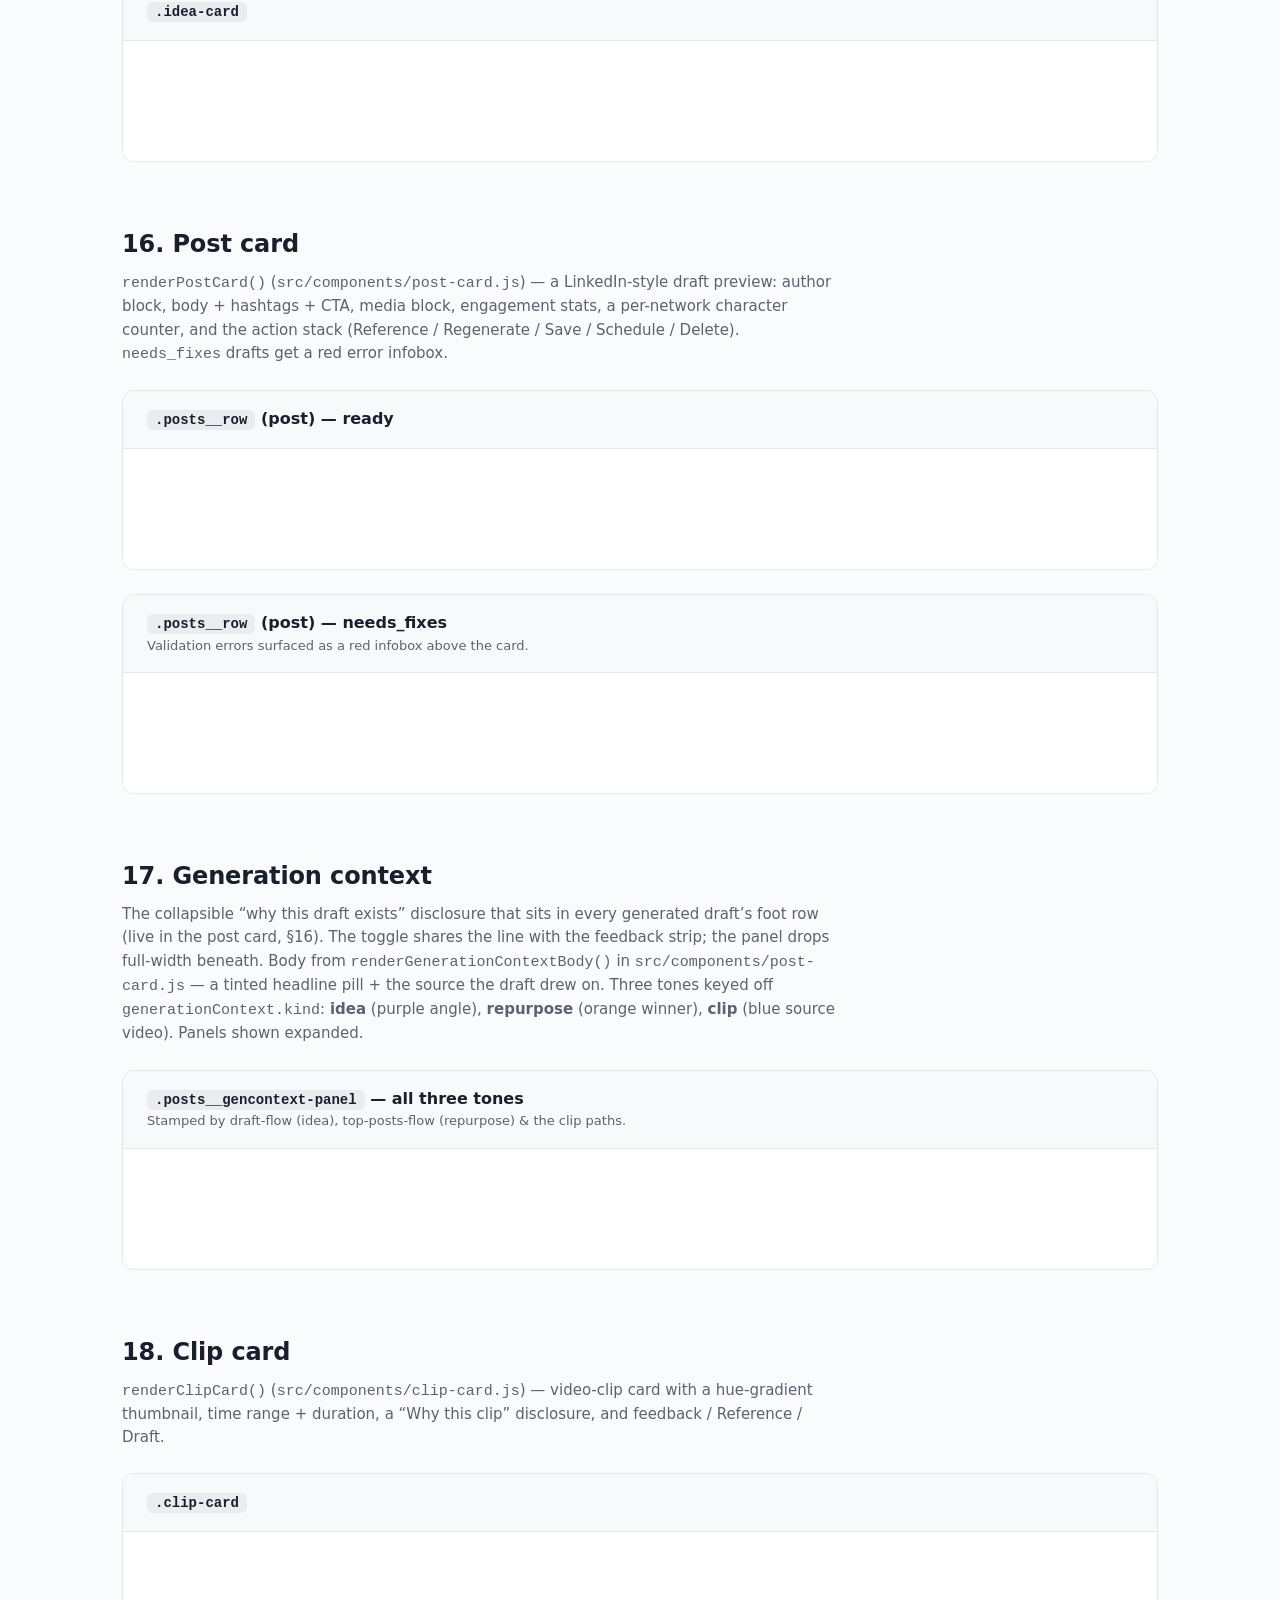
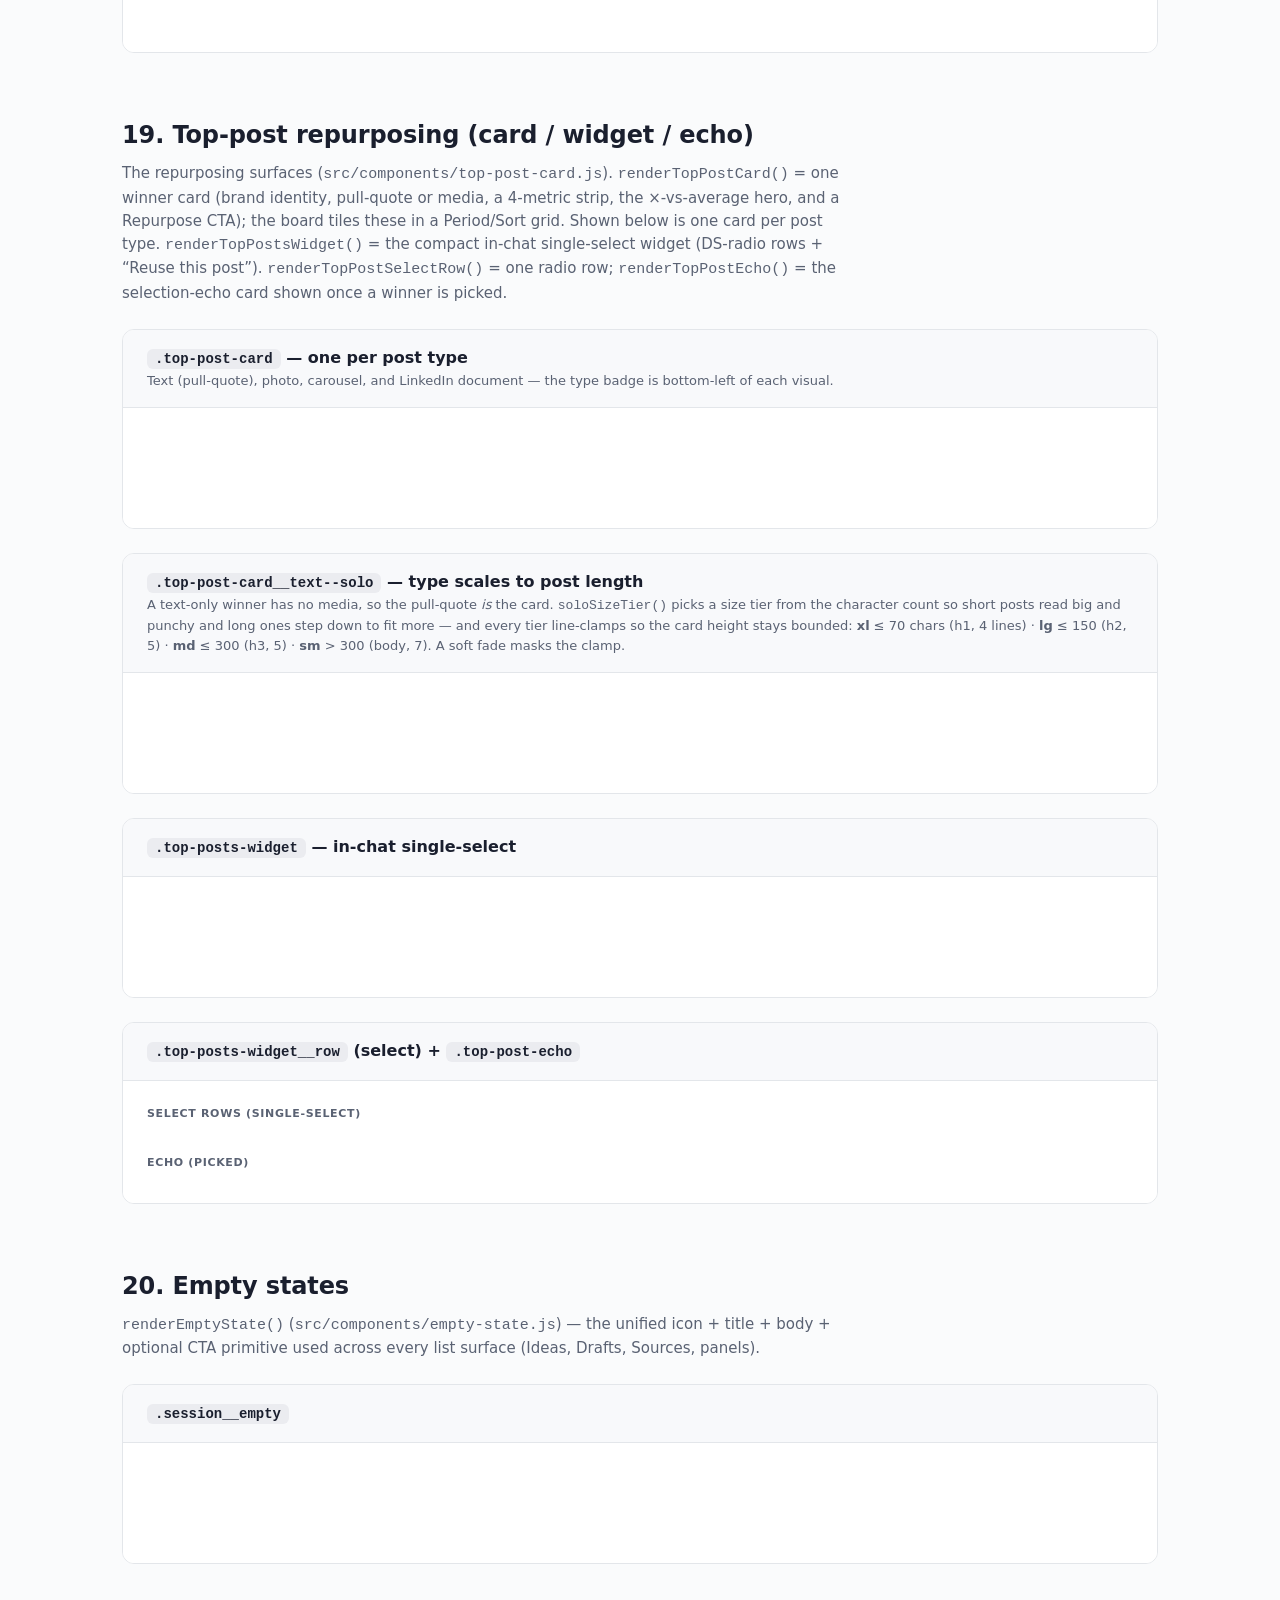
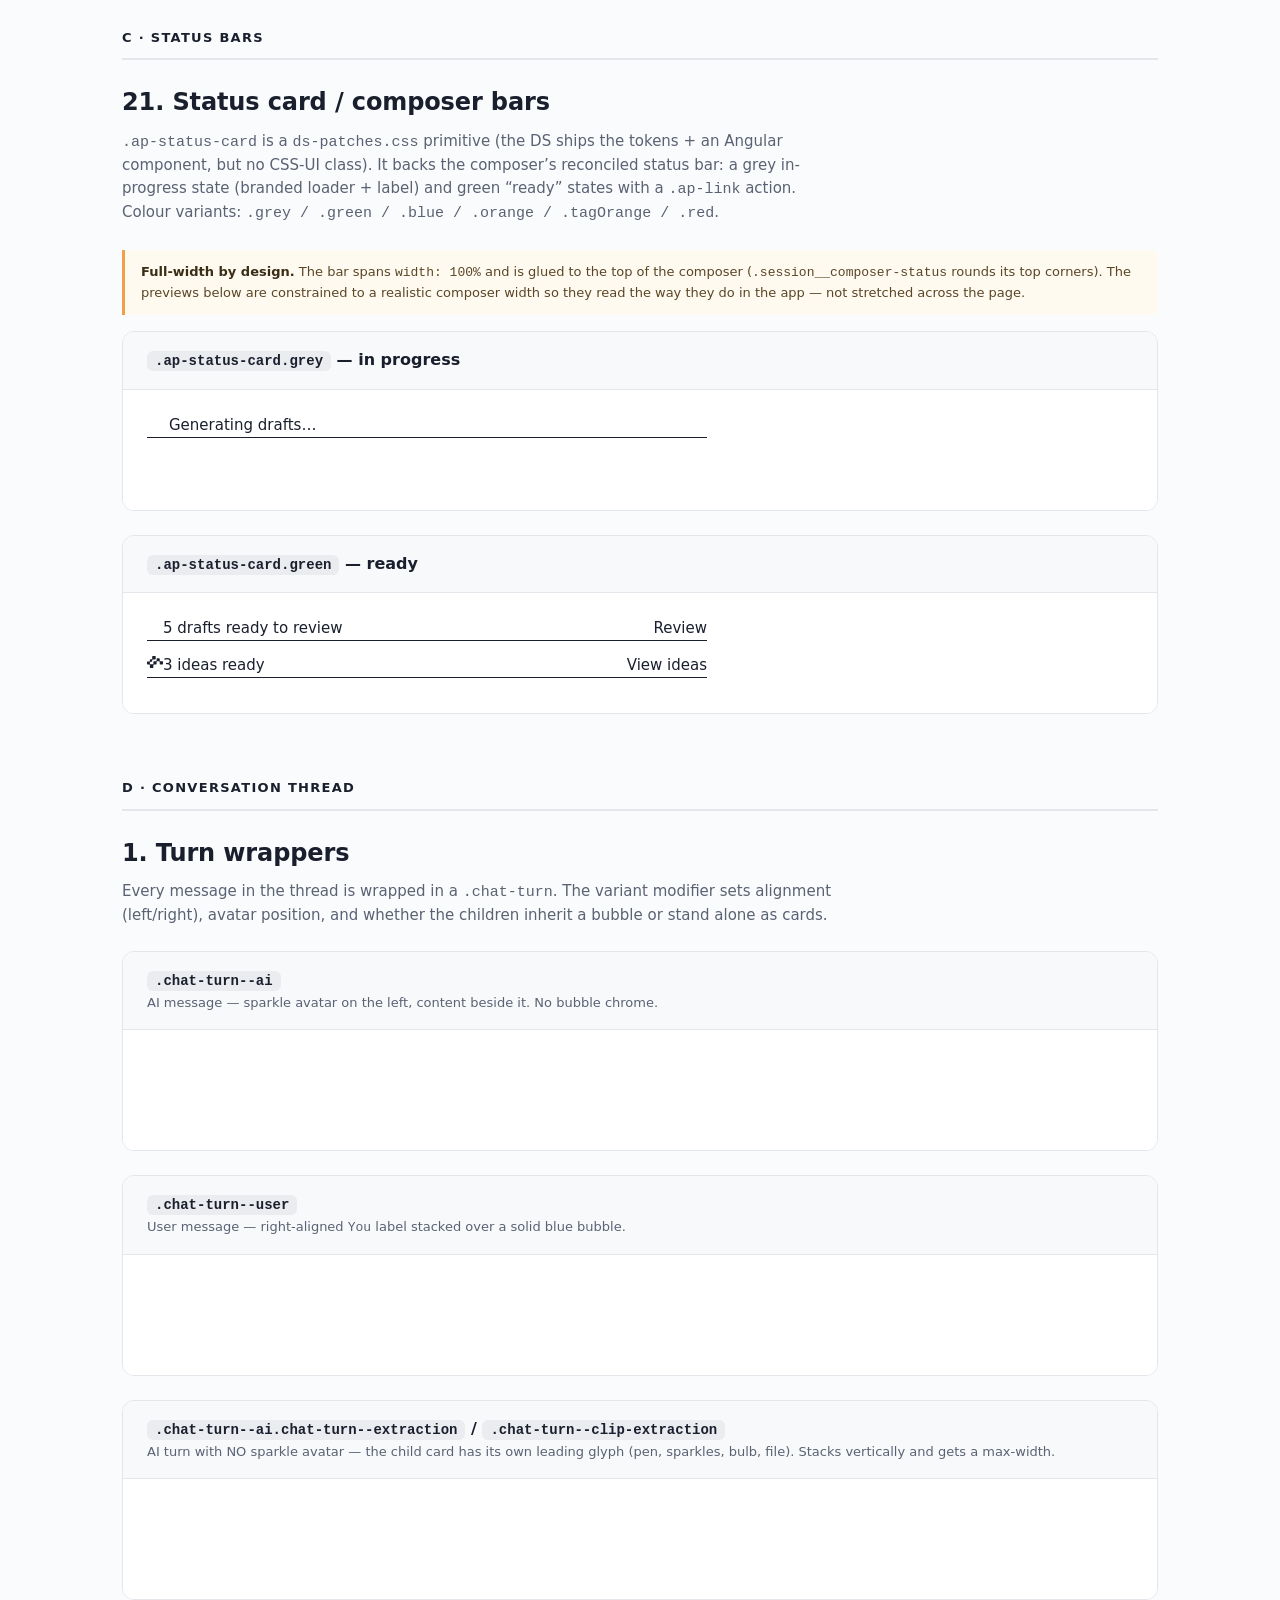
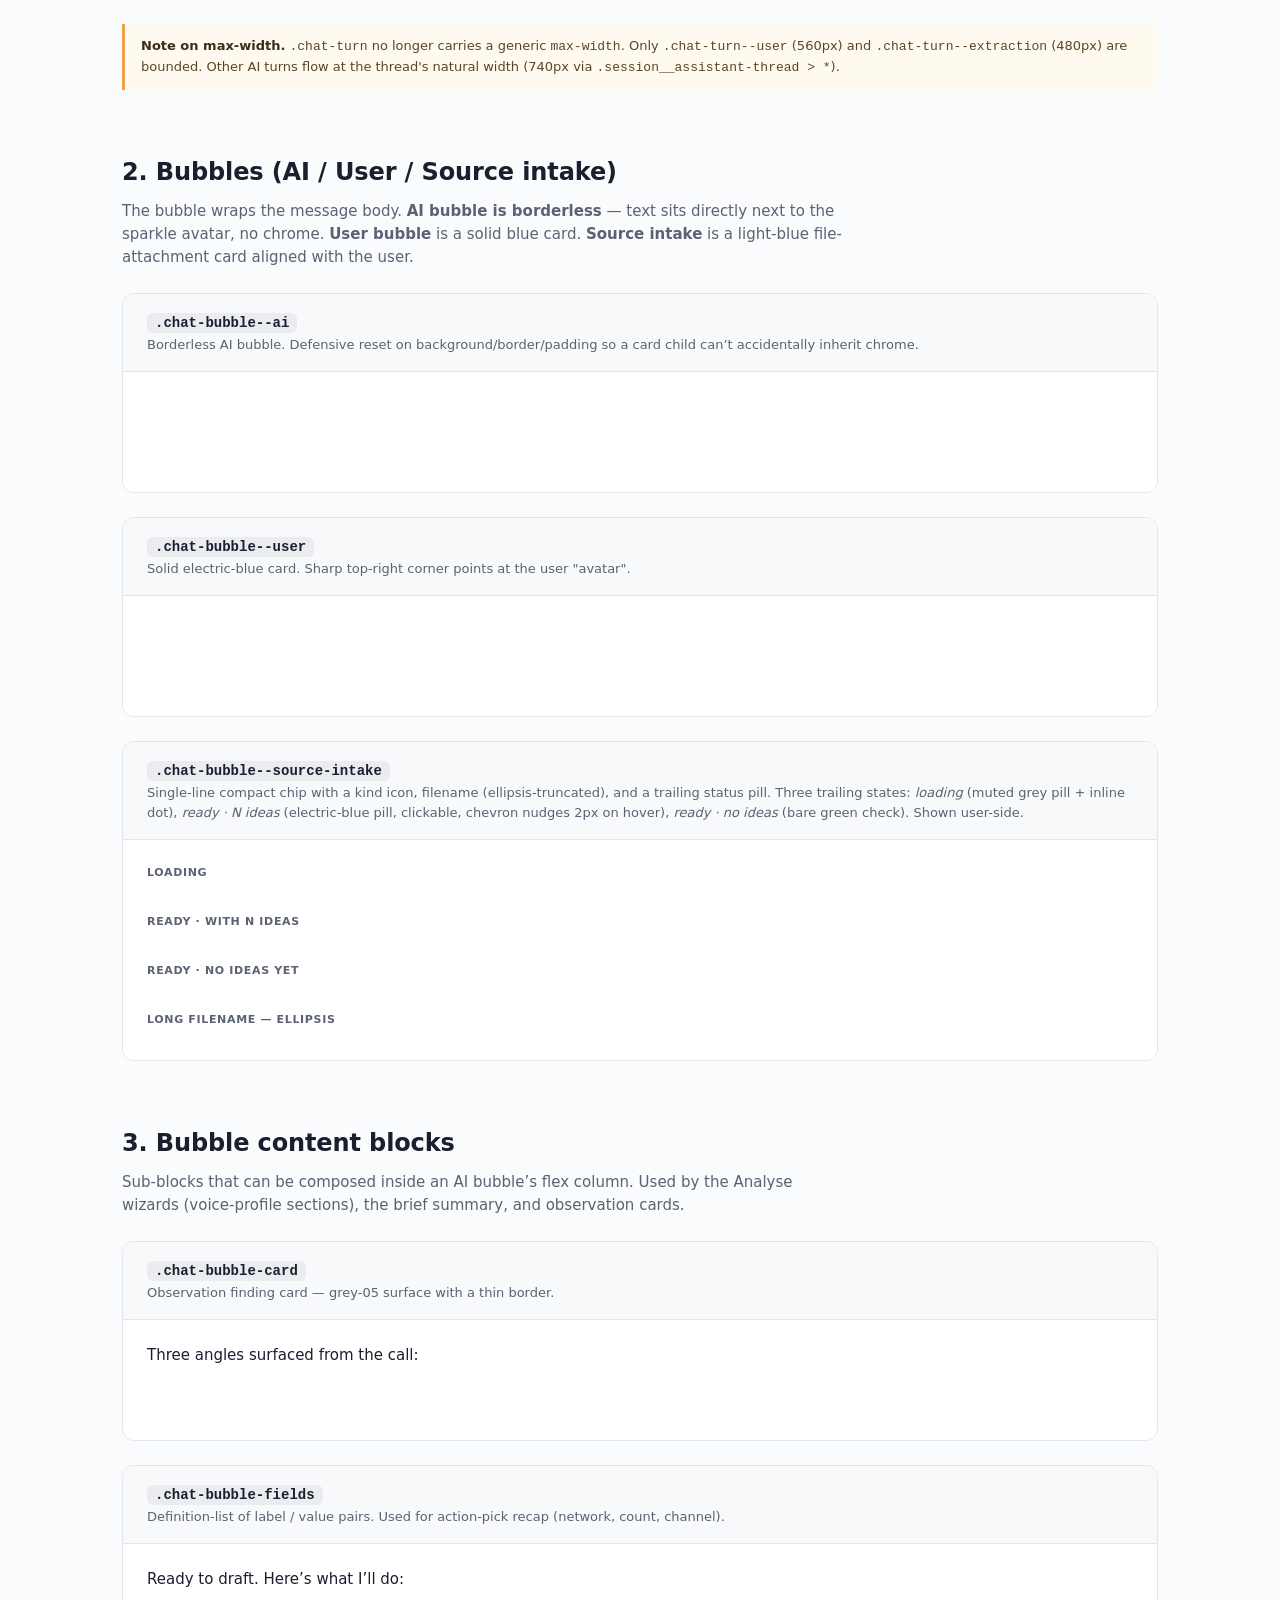
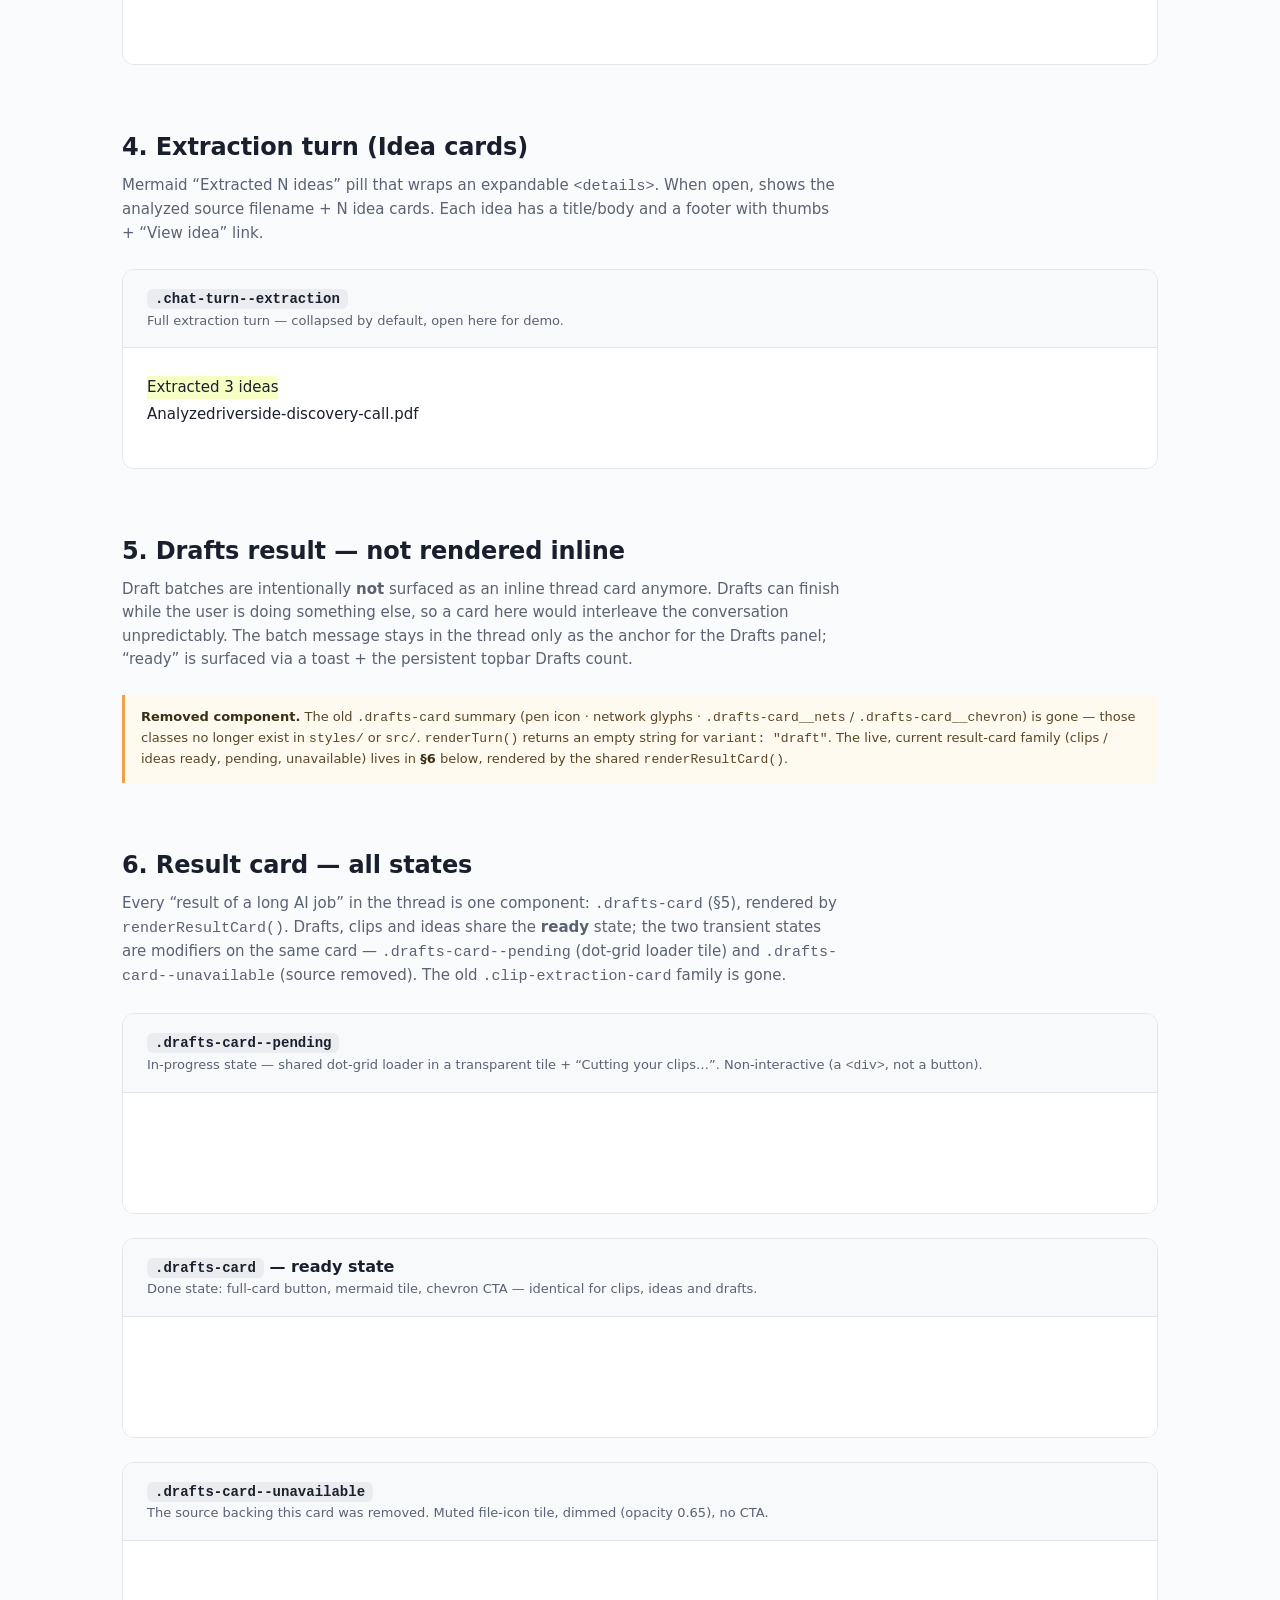
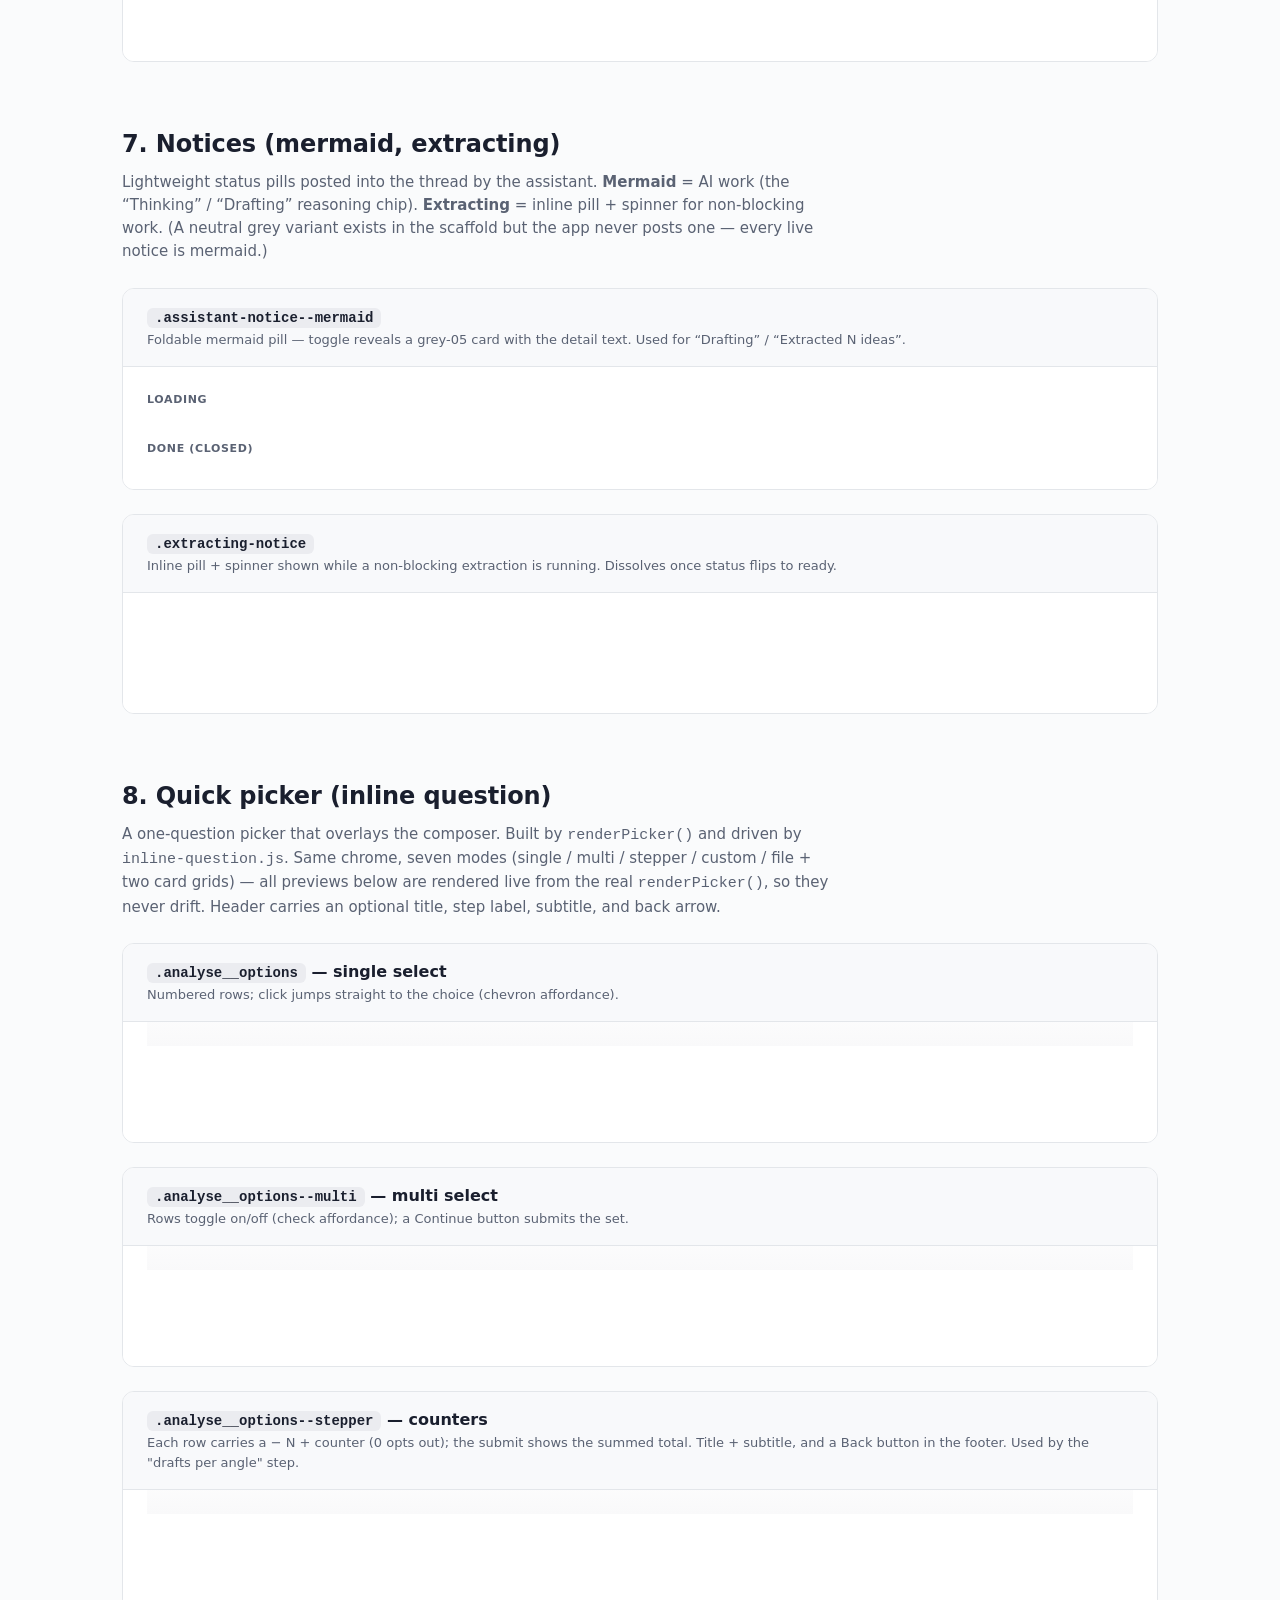
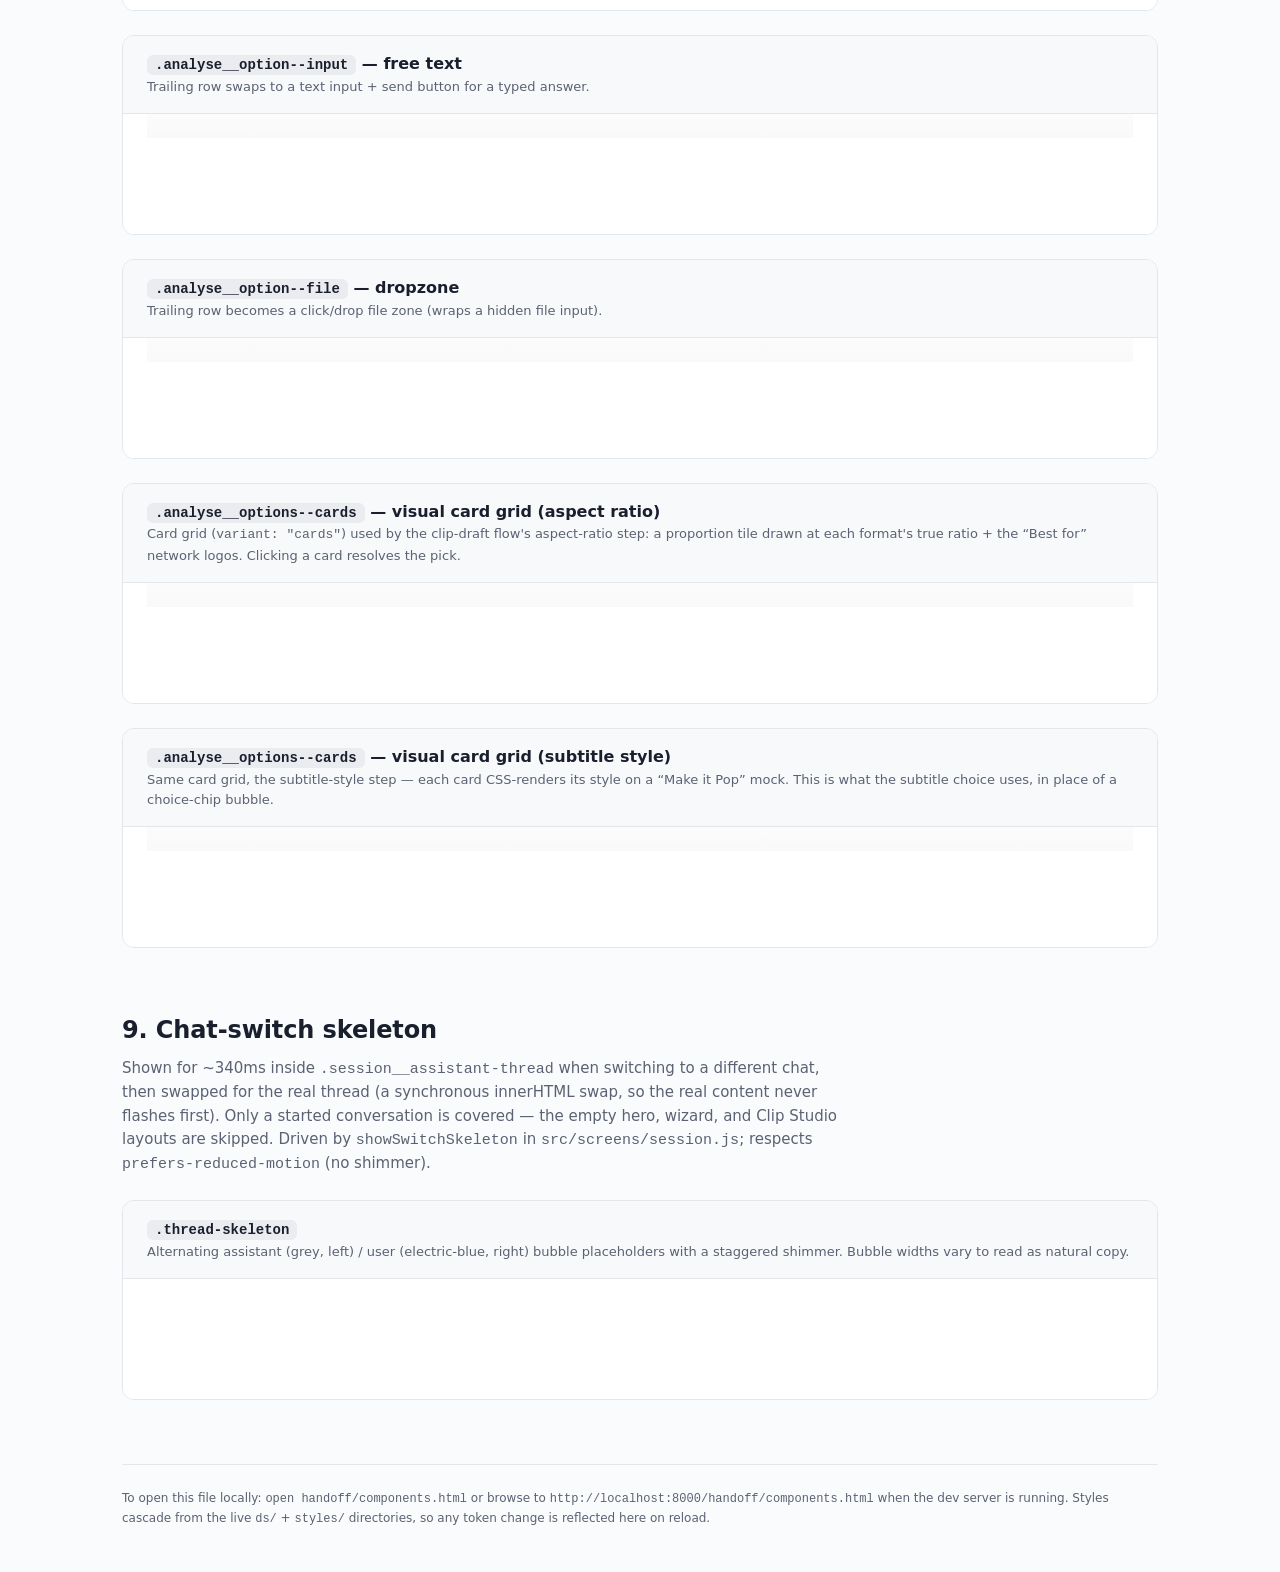
==== commit bfd1b06e: "docs(handoff): add the post-used-as-source variant to §14 Source card The Source card gallery only s" ====
--- a/handoff/components.html
+++ b/handoff/components.html
@@ -615,7 +615,8 @@
           the right-panel &ldquo;sources in this chat&rdquo; list: file-kind icon, filename, the ideas this source
           produced (each a link into the Ideas tab), a <code>@ Reference</code> button, and a &hellip; menu (Edit name /
           Reanalyze / Delete, plus View clips for videos). While a source is still processing it shows the Archie stage
-          pill in place of the ideas + Reference. Live below.
+          pill in place of the ideas + Reference. A repurposed top post used as a source (middle) renders the winner
+          echo card as its body, with the Reference / kebab actions in a footer bar. Live below.
         </p>
         <div class="hd-note" style="margin: 0 0 16px">
           The old standalone <code>.source-card</code> (<code>renderSourceCard()</code>, with an &ldquo;Ask&rdquo;
@@ -625,7 +626,9 @@
         <article class="hd-comp">
           <header class="hd-comp__head">
             <div>
-              <p class="hd-comp__name"><code>.rpanel-sources__row</code> — processed (with ideas) vs processing</p>
+              <p class="hd-comp__name">
+                <code>.rpanel-sources__row</code> — processed (with ideas) vs post-used-as-source vs processing
+              </p>
             </div>
           </header>
           <div class="hd-comp__body">
@@ -1627,6 +1630,21 @@
         status: "Processing",
         addedAt: "just now",
       };
+      // A repurposed top post used as a source — carries the winner echo card
+      // (renderSourceRow renders it as the card body, with the Reference / kebab
+      // actions in a footer bar). Mirrors what executeRepurpose() seeds.
+      const POST_SOURCE = (() => {
+        const post = topPosts.find((p) => (p.network || "").toLowerCase() === "instagram") || topPosts[0];
+        if (!post) return null;
+        return {
+          id: "src-toppost-demo",
+          filename: (post.excerpt || "").split(/(?<=[.!?])\s/)[0].slice(0, 60),
+          kind: "Instagram post",
+          status: "Processed",
+          preview: "Repurposed",
+          topPost: post,
+        };
+      })();
 
       const FILLERS = {
         // §11 — Loaders (SVG injected globally by initArchieLoader below)
@@ -1655,7 +1673,9 @@
         // the shared mock ideas internally, so the nested-ideas list is live.
         "source-card": (slot) => {
           slot.innerHTML =
-            (ACME_SOURCES[0] ? renderSourceRow(ACME_SOURCES[0]) : "") + renderSourceRow(PROCESSING_SOURCE);
+            (ACME_SOURCES[0] ? renderSourceRow(ACME_SOURCES[0]) : "") +
+            (POST_SOURCE ? renderSourceRow(POST_SOURCE) : "") +
+            renderSourceRow(PROCESSING_SOURCE);
         },
         // §15 — Idea card (full)
         "idea-card": (slot) => {
--- a/styles/components/right-panel.css
+++ b/styles/components/right-panel.css
@@ -1089,27 +1089,34 @@
   white-space: nowrap;
 }
 
-/* Repurposed top post: the winner card (renderTopPostEcho) IS the source card —
-   no wrapping row box. Strip the row's frame so the echo card stands on its own,
-   then give the echo its full card treatment (native border + a shadow). */
-.rpanel-sources__row--toppost {
+/* Repurposed top post: same card frame as every other source row. The rich
+   winner echo (renderTopPostEcho) sits flush as the card body — its own border /
+   shadow / bubble corner / padding are stripped so it reads as content, not a
+   card-in-a-card — with the Reference / kebab actions in a footer bar below it. */
+.rpanel-sources__toppost {
+  min-width: 0;
+}
+.rpanel-sources__toppost .top-post-echo {
+  align-self: stretch;
+  max-width: none;
   padding: 0;
   border: 0;
   border-radius: 0;
   background: transparent;
   box-shadow: none;
 }
-.rpanel-sources__toppost {
-  flex: 1 1 auto;
-  min-width: 0;
-}
-.rpanel-sources__toppost .top-post-echo {
-  align-self: stretch;
-  max-width: none;
-  /* Undo the echo's user-bubble sharp top-right corner + right alignment, and
-     lift it with the same low shadow the other source cards use. */
-  border-top-right-radius: var(--app-radius-card);
-  box-shadow: var(--app-shadow-low);
+/* Footer actions bar — right-aligned, separated from the echo body by a hairline
+   so it reads as belonging to the card (mirrors the idea/clip card footer). */
+.rpanel-sources__toppost-foot {
+  display: flex;
+  align-items: center;
+  justify-content: flex-end;
+  gap: var(--ref-spacing-xxs);
+  padding-top: var(--ref-spacing-xxs);
+  border-top: 1px solid var(--app-border);
+}
+.rpanel-sources__toppost-foot .rpanel-sources__row-status {
+  margin-right: auto;
 }
 
 .rpanel-sources__row-status {
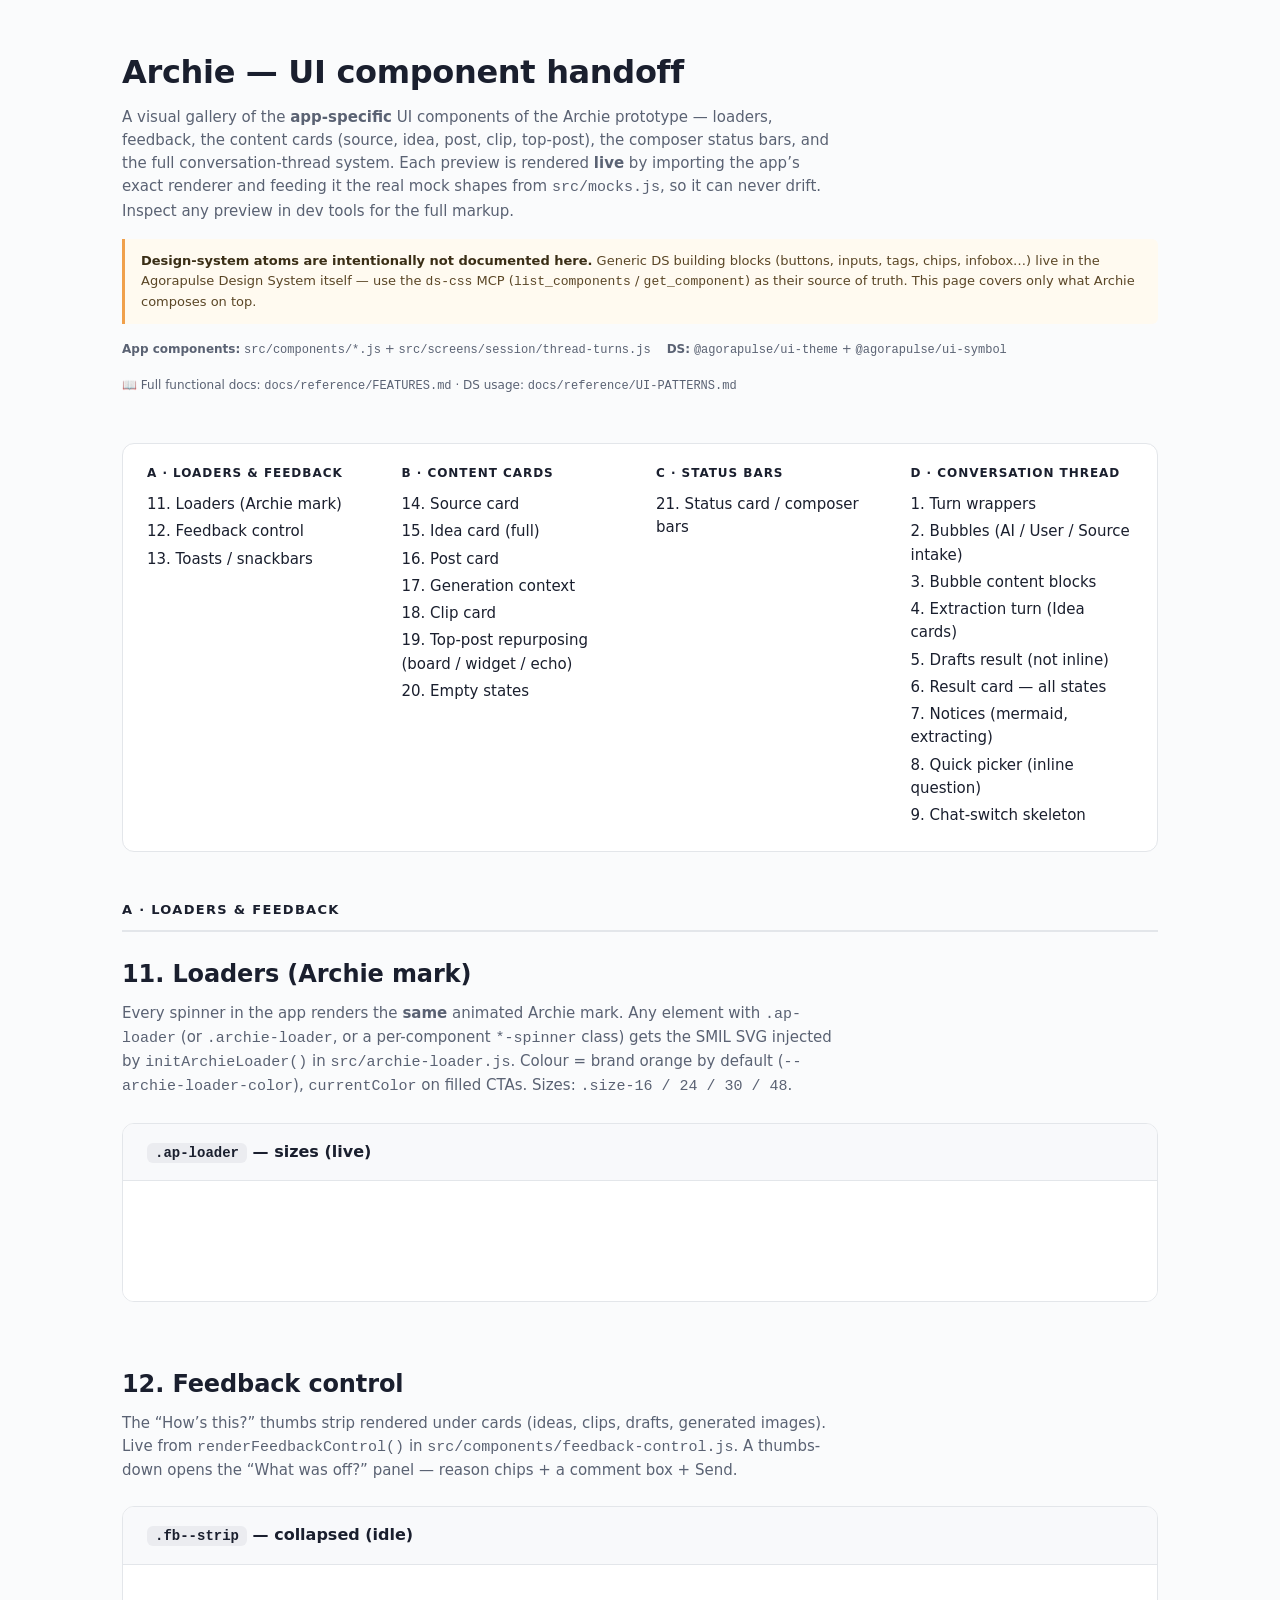
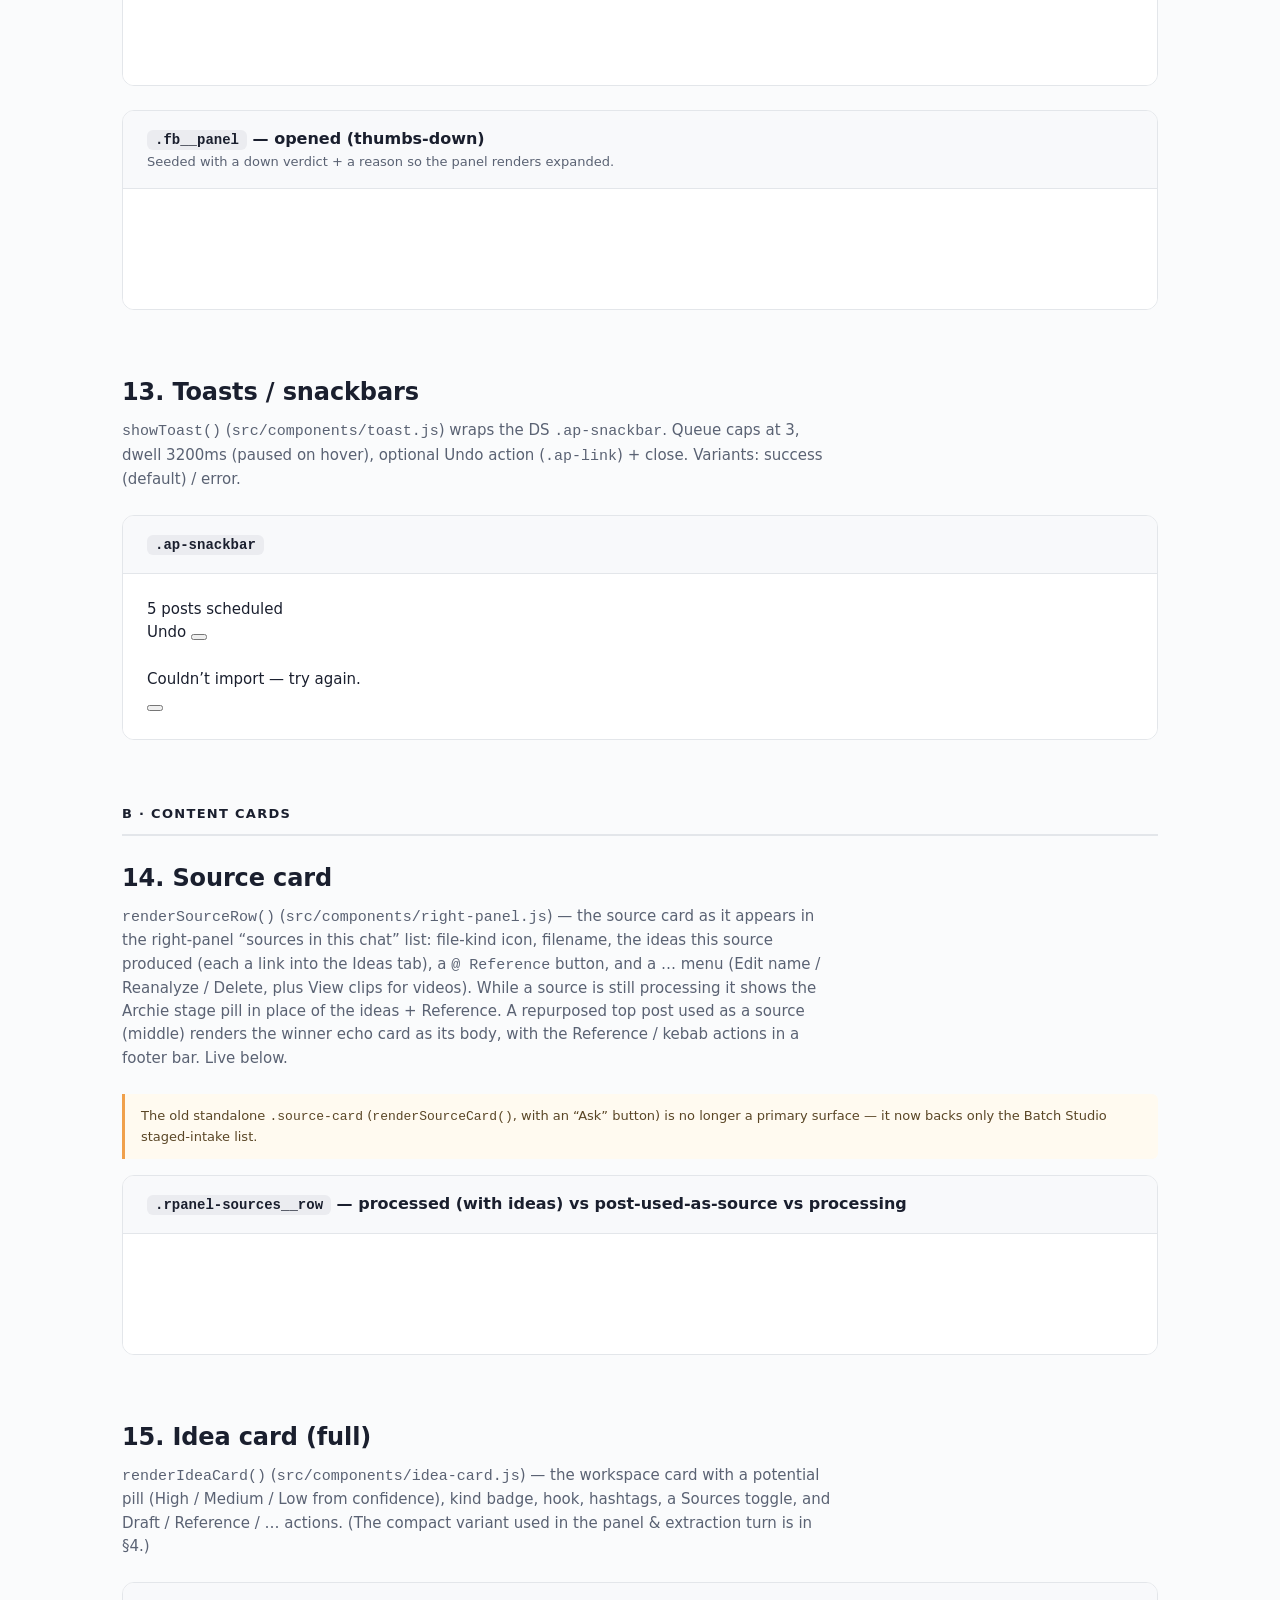
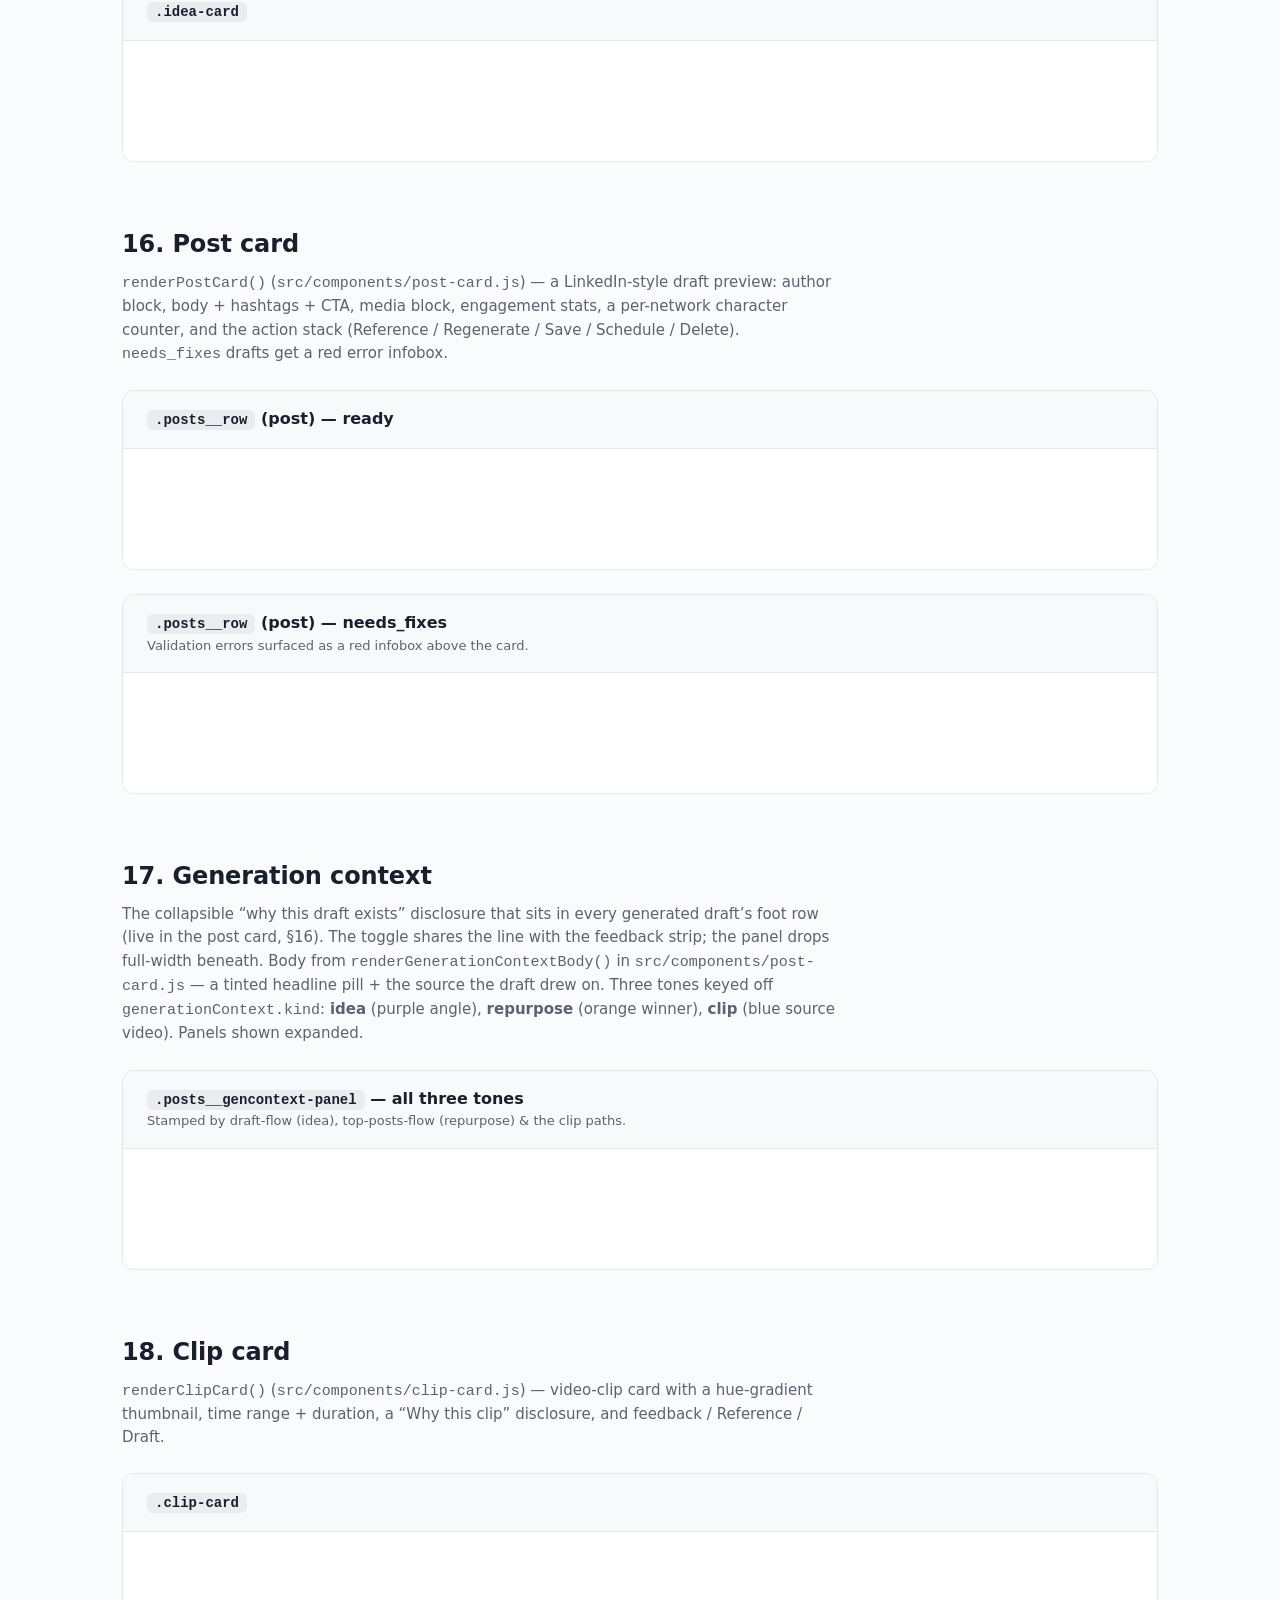
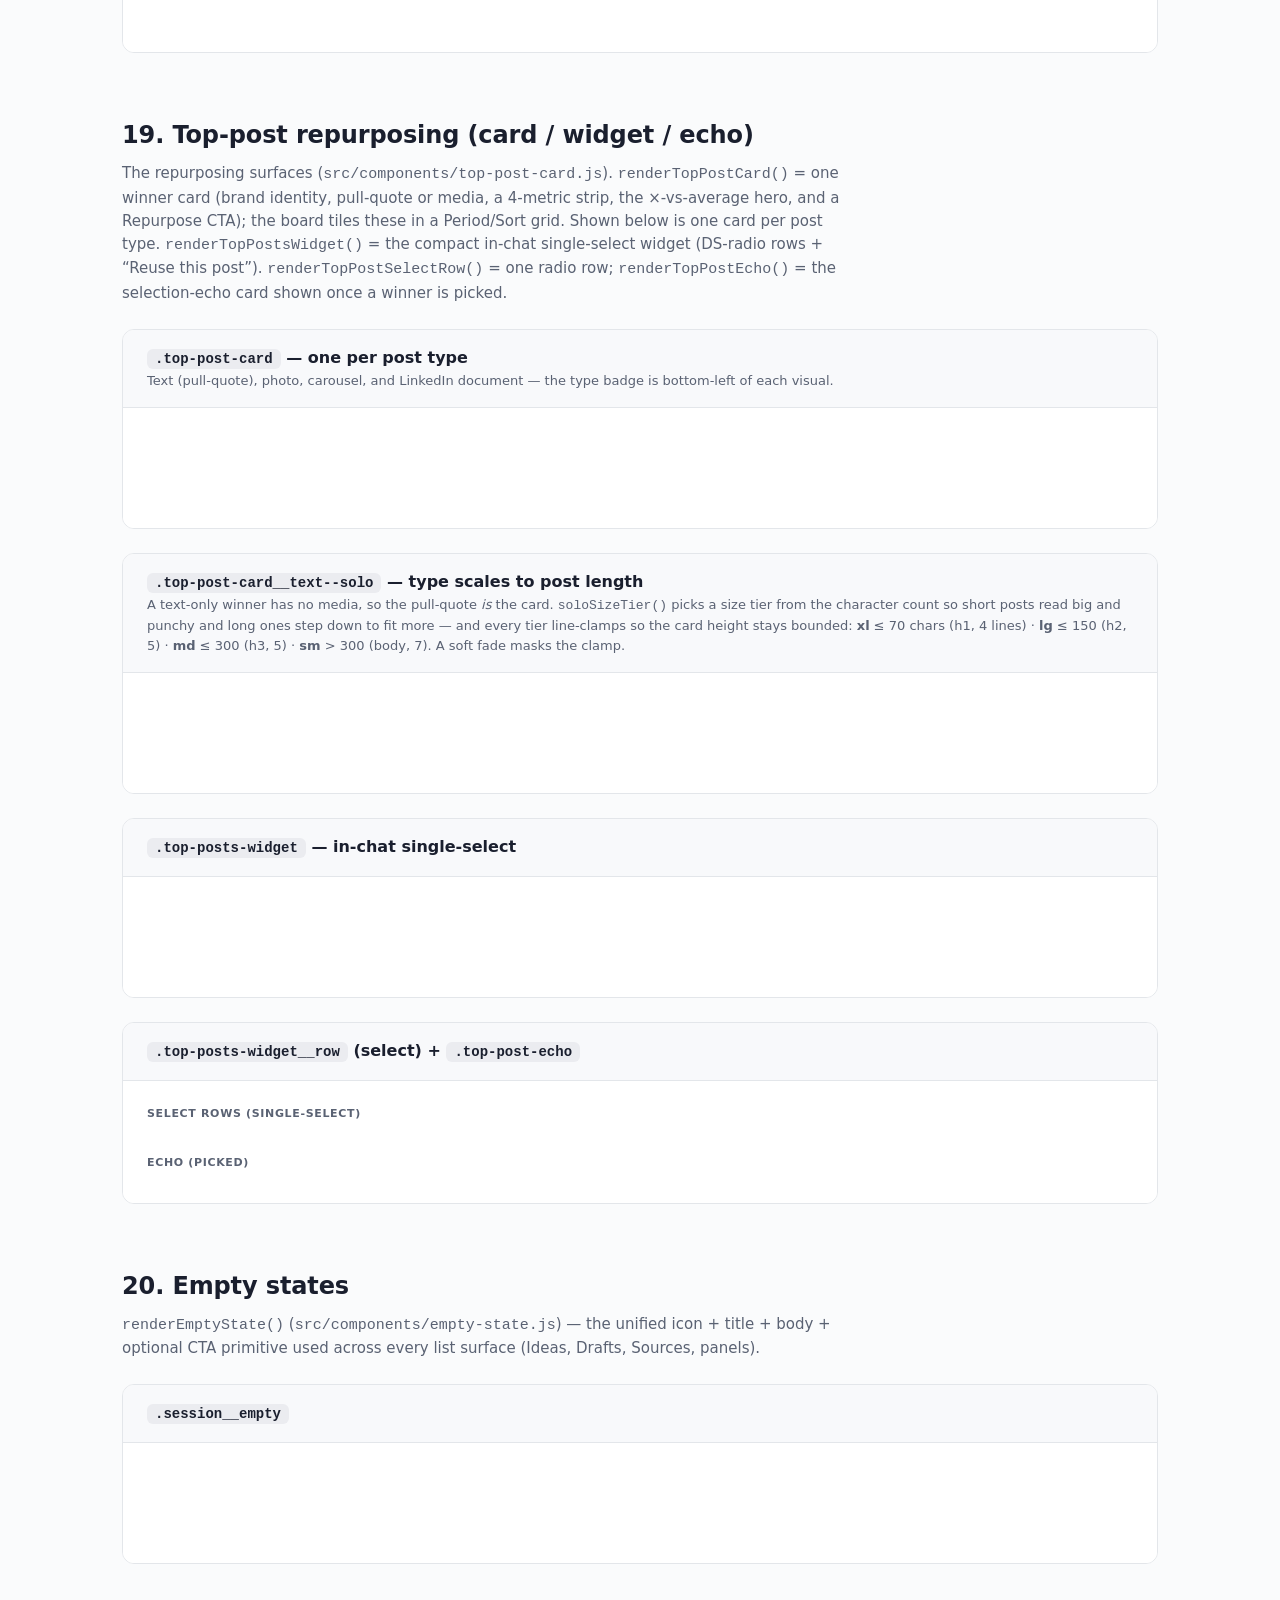
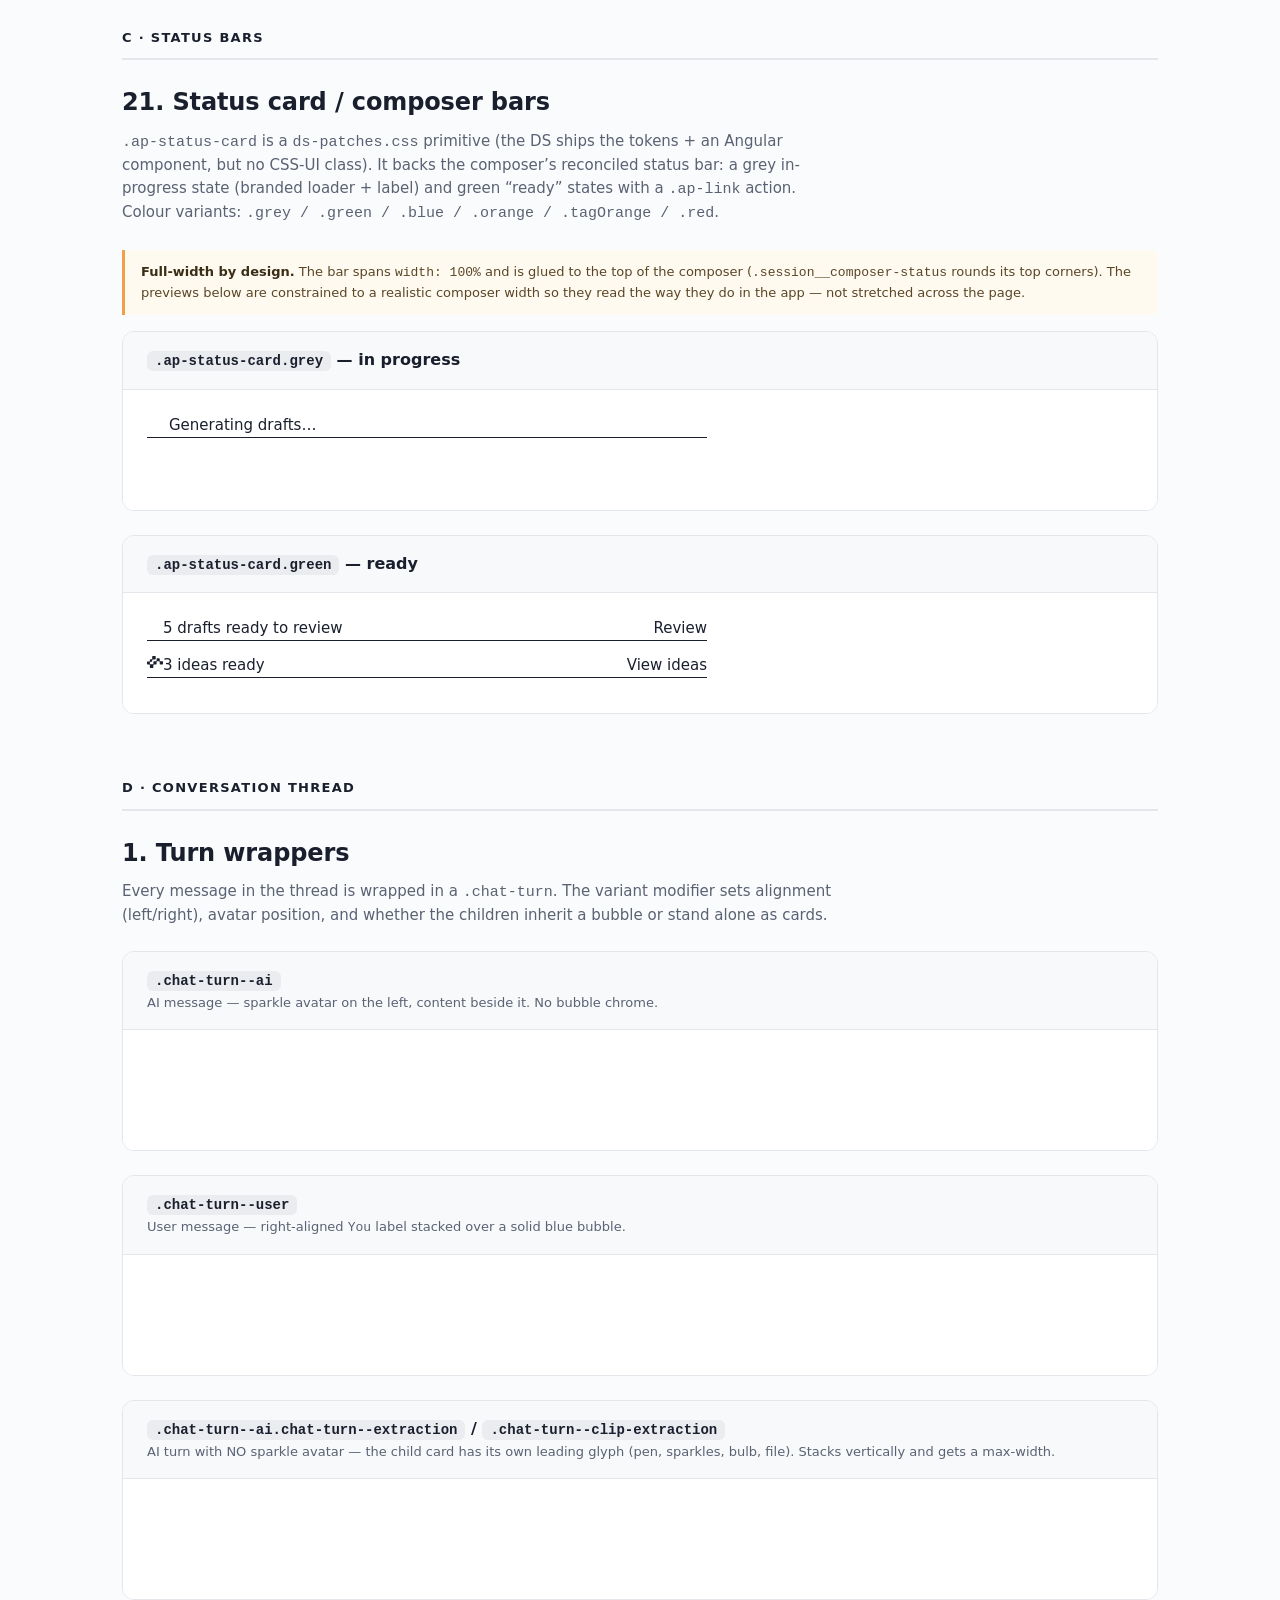
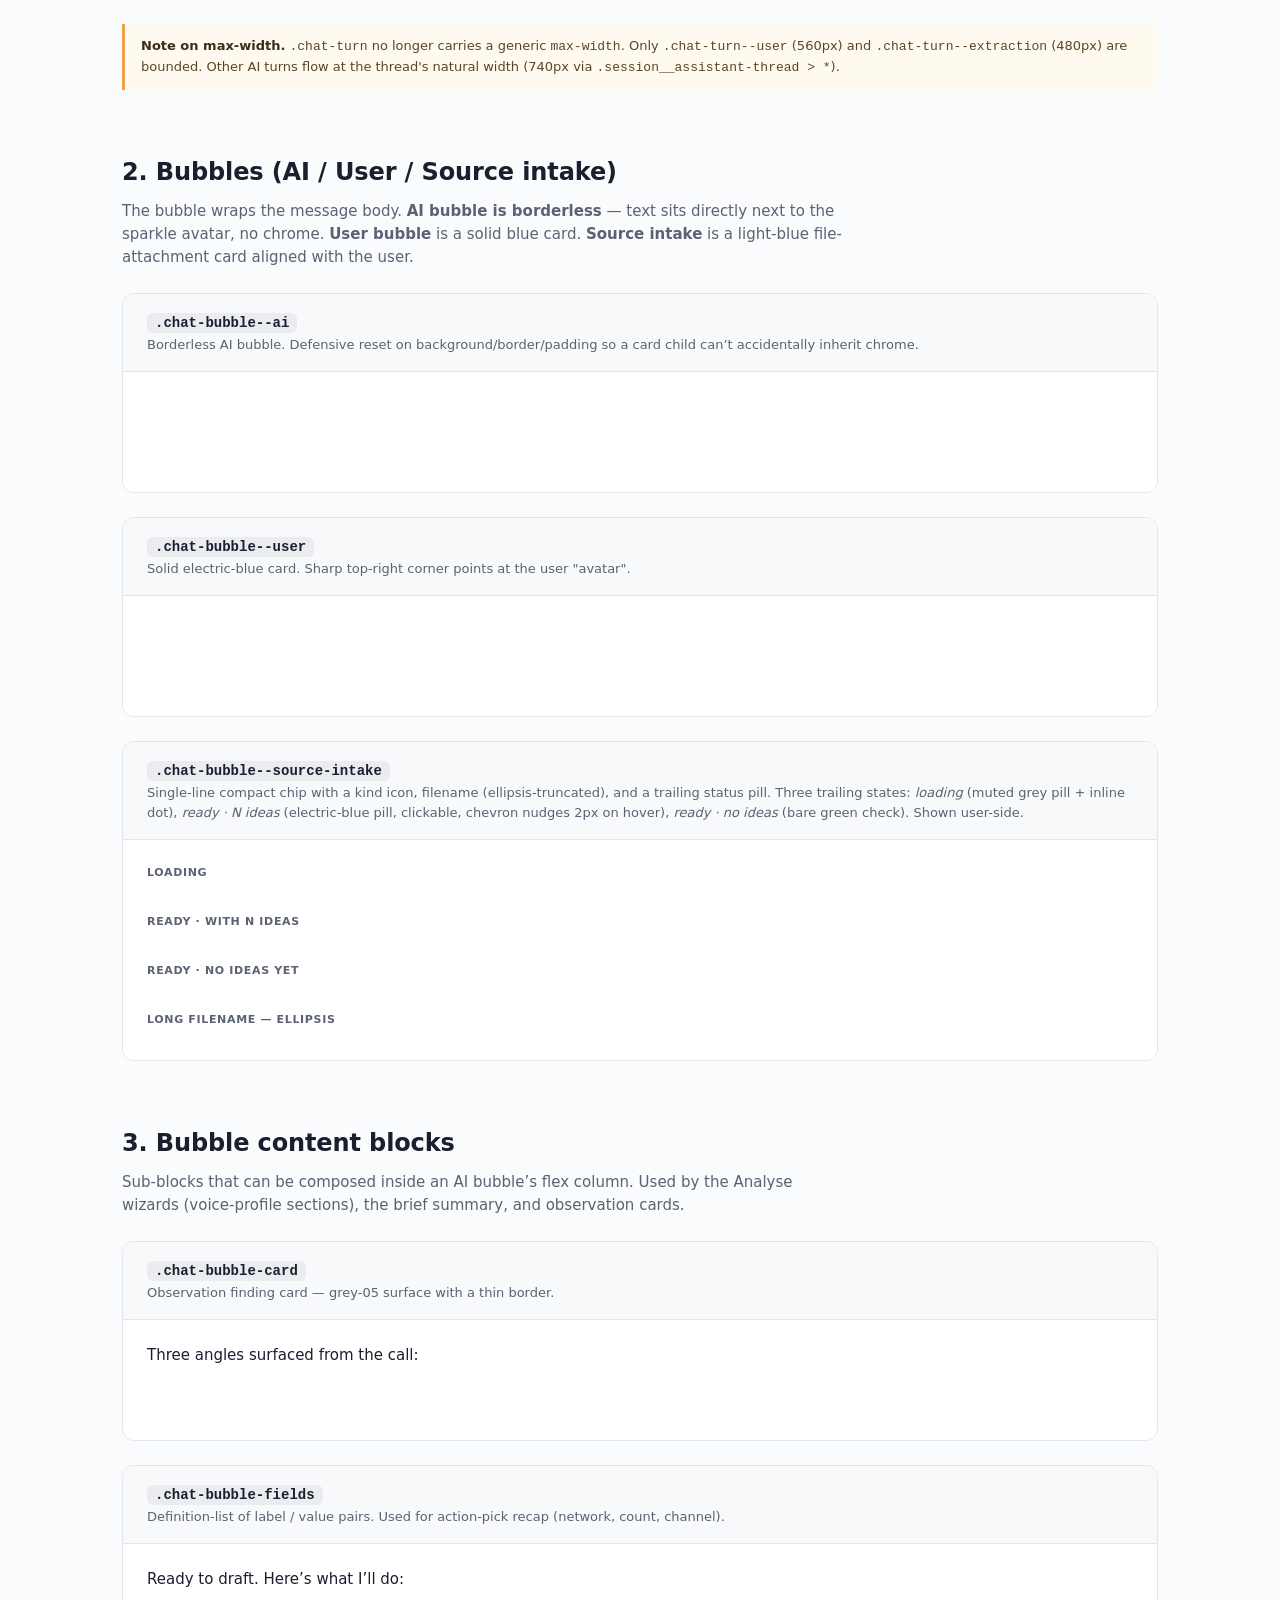
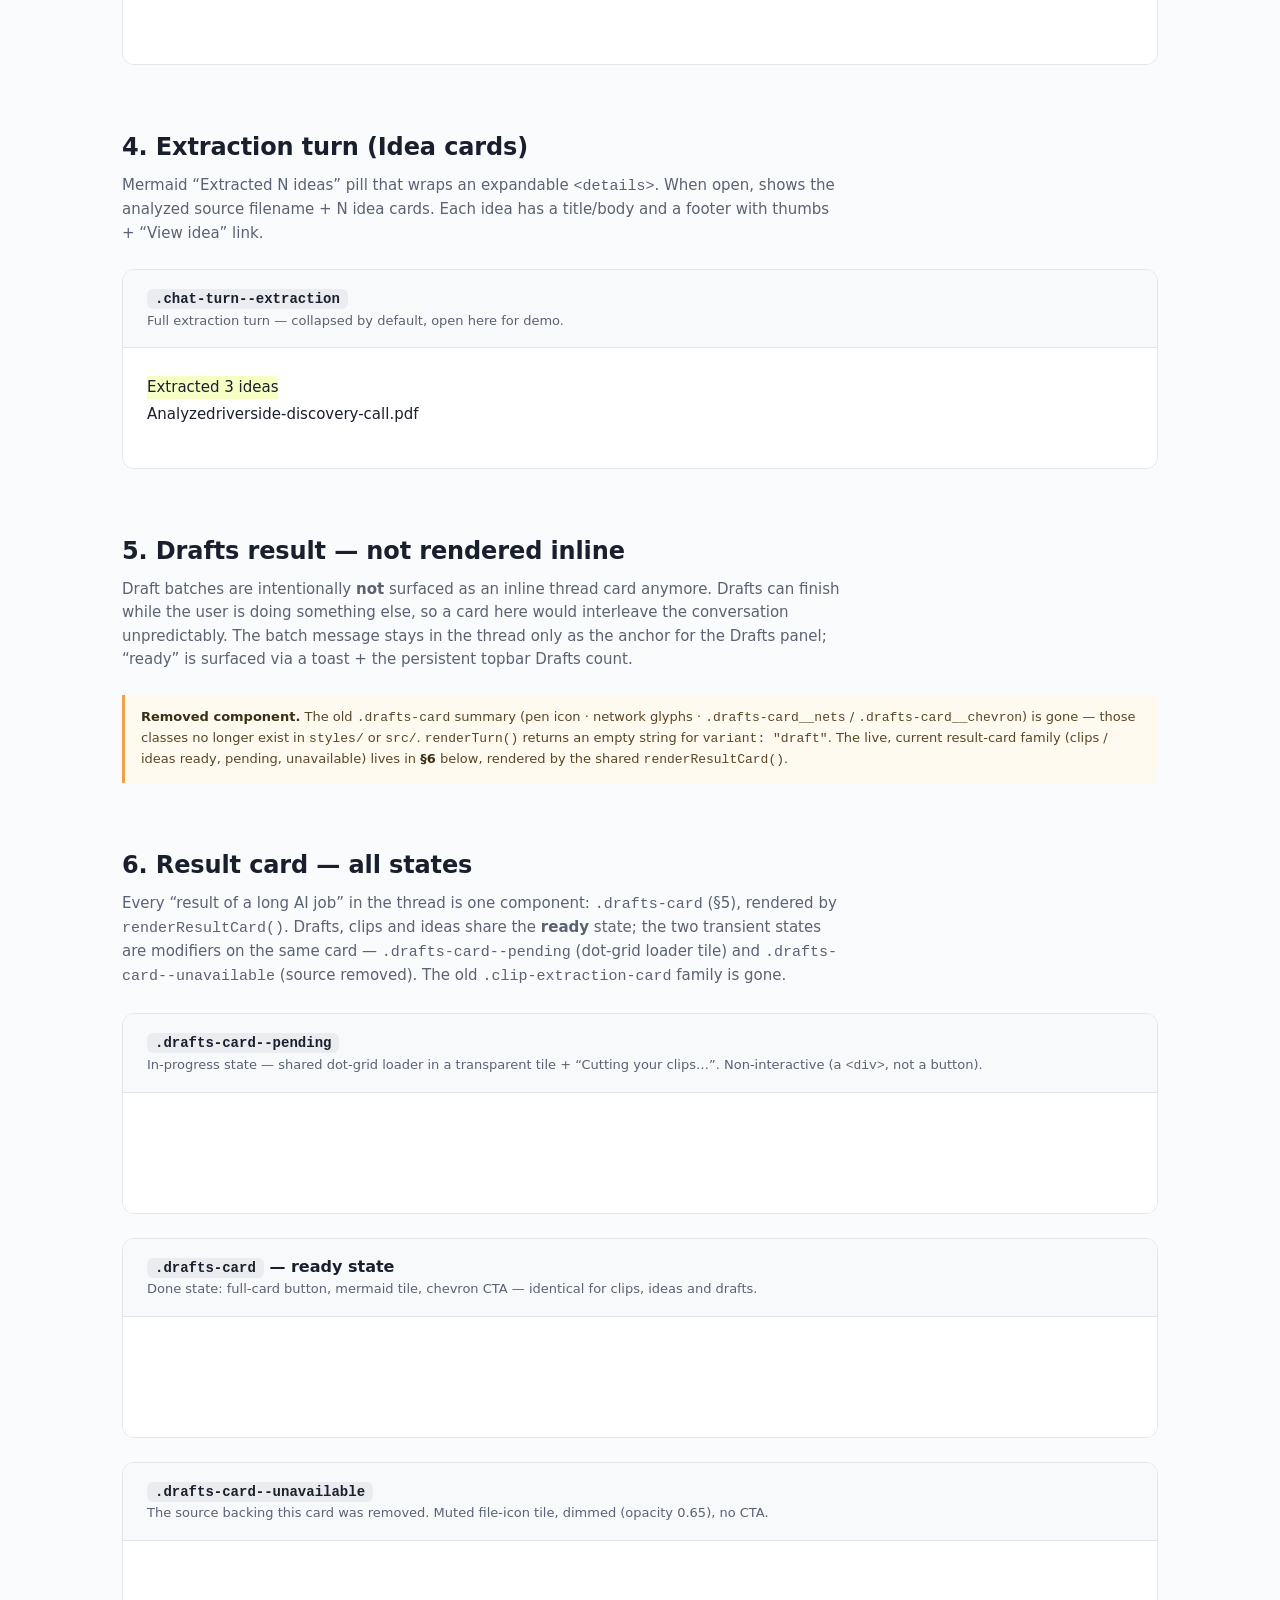
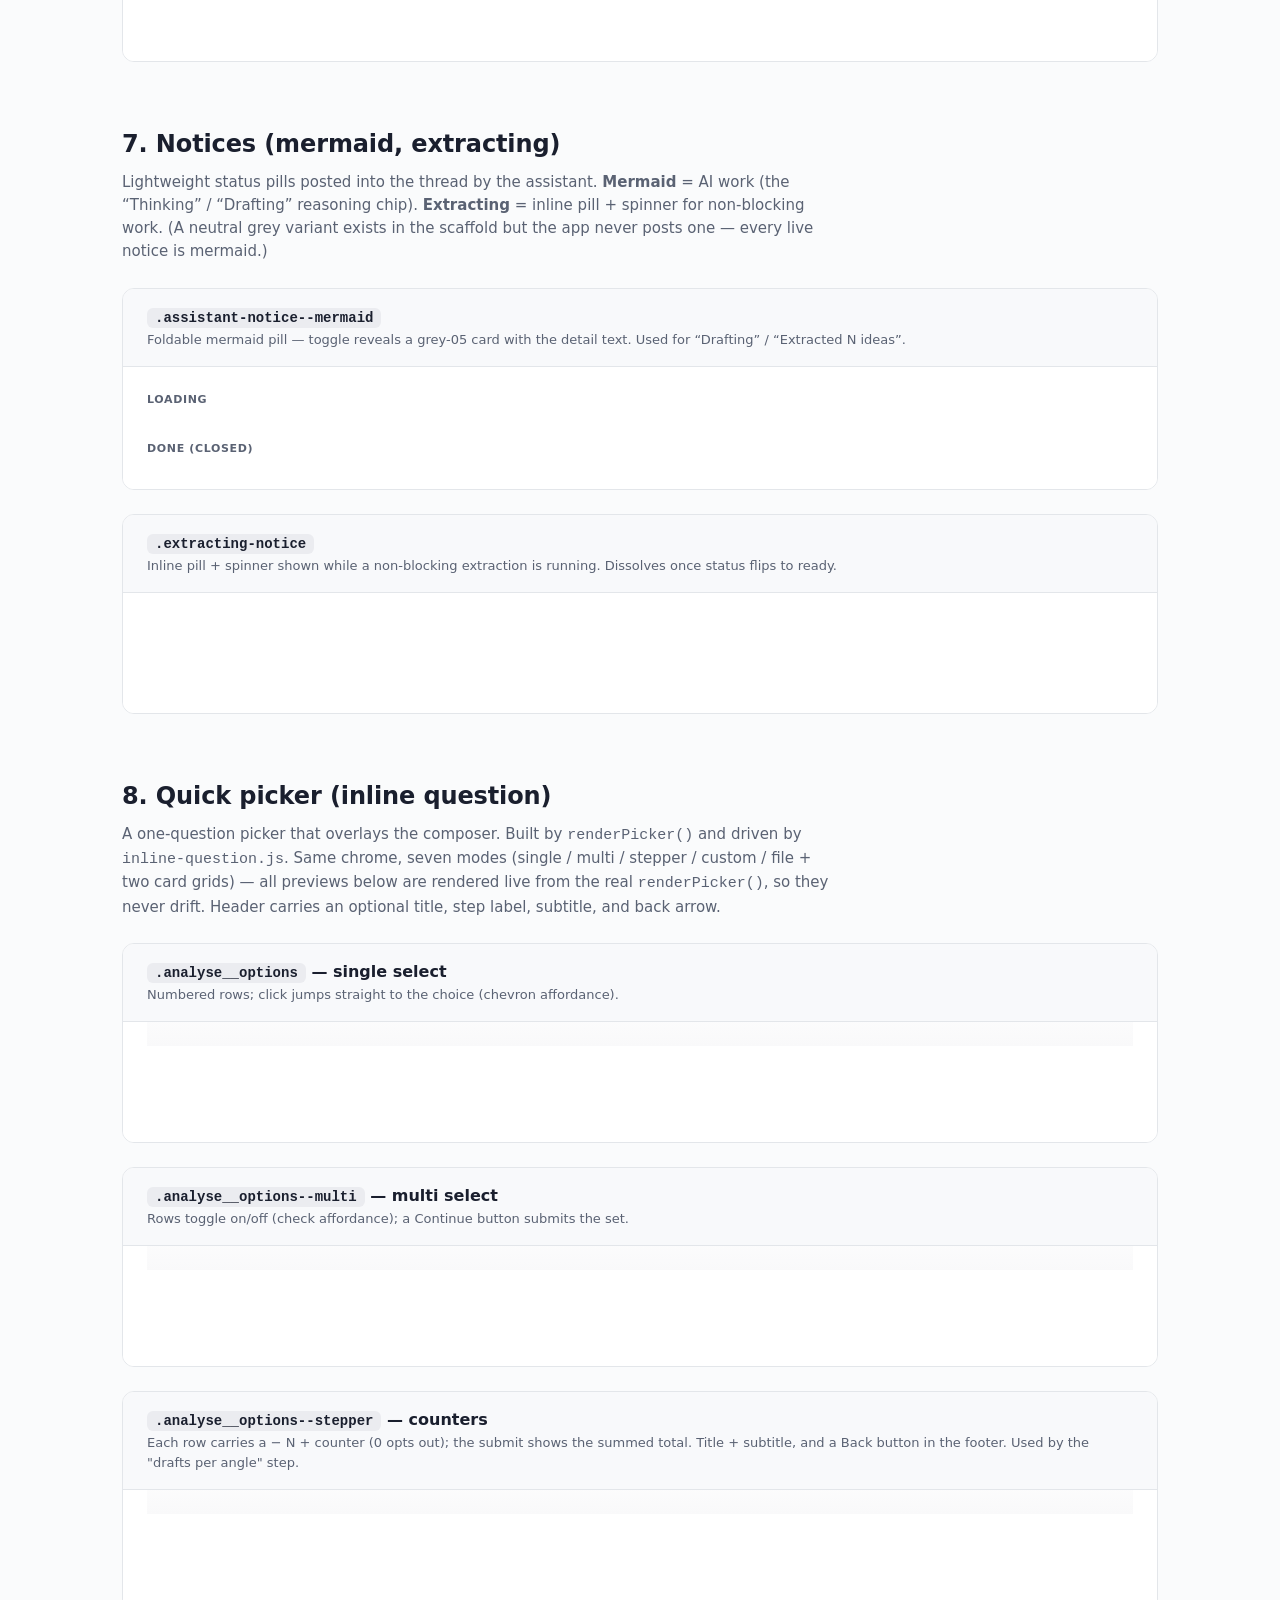
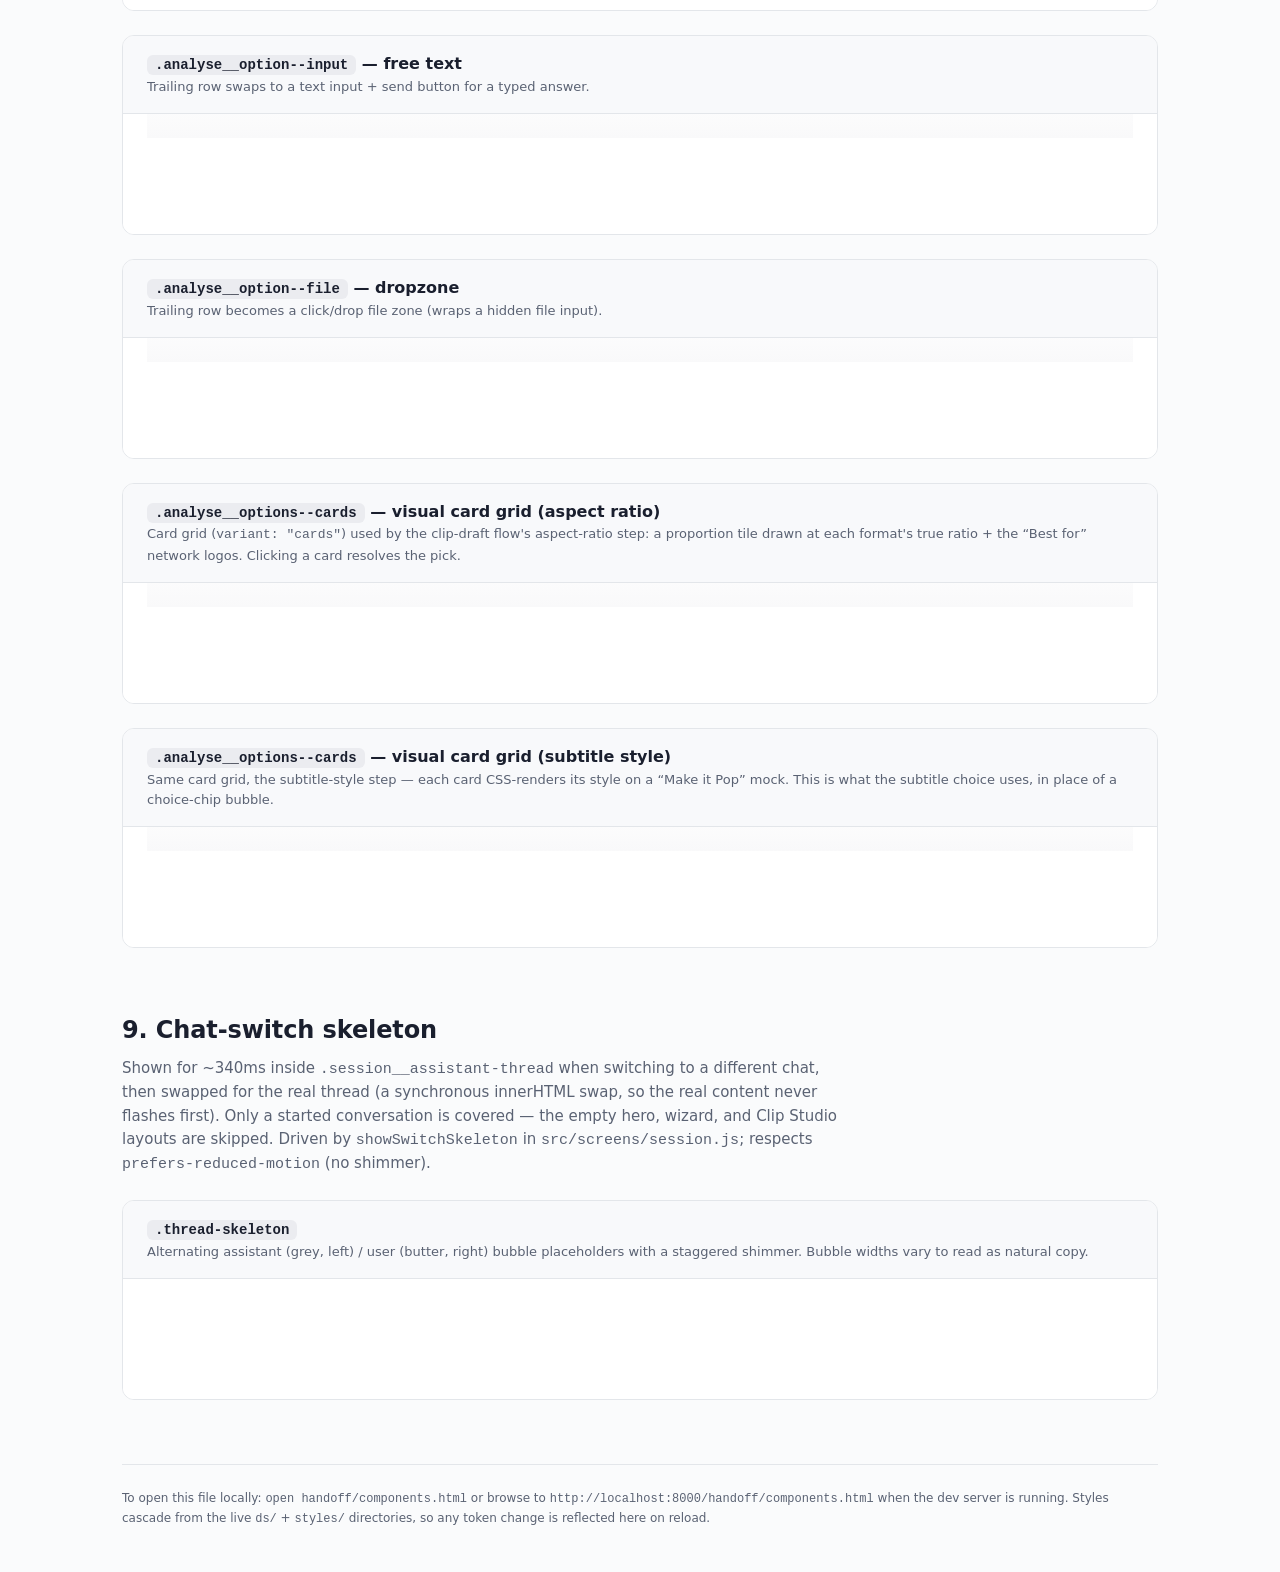
==== commit dcabb375: "fix(session): thread-skeleton — butter on the "out" bubble, grey elsewhere The chat-switch skeleton " ====
--- a/handoff/components.html
+++ b/handoff/components.html
@@ -1433,8 +1433,8 @@
             <div>
               <p class="hd-comp__name"><code>.thread-skeleton</code></p>
               <p class="hd-comp__desc">
-                Alternating assistant (grey, left) / user (electric-blue, right) bubble placeholders with a staggered
-                shimmer. Bubble widths vary to read as natural copy.
+                Alternating assistant (grey, left) / user (butter, right) bubble placeholders with a staggered shimmer.
+                Bubble widths vary to read as natural copy.
               </p>
             </div>
           </header>
@@ -1501,7 +1501,7 @@
         renderExtractingNotice,
         renderResultCard,
         SWITCH_SKELETON_HTML,
-      } from "../src/screens/session/thread-turns.js";
+      } from "../src/screens/session/thread-turns.js?v=1";
 
       // Mock data — shaped like the real store objects the renderers expect.
       const SOURCES = [{ id: "s1", filename: "riverside-discovery-call.pdf", kind: "Document" }];
@@ -1798,10 +1798,13 @@
         // §19 — Top posts (select rows + echo)
         "top-post-rows": (slot) => {
           // Two rows — enough to show the selected vs unselected radio state.
-          slot.innerHTML = topPosts
+          // Wrapped in the real .top-posts-widget__list so the rows carry the
+          // same inter-row gap they do in the live widget.
+          const rows = topPosts
             .slice(0, 2)
             .map((p, i) => renderTopPostSelectRow(p, { selected: i === 0, group: "hd-demo" }))
             .join("");
+          slot.innerHTML = `<div class="top-posts-widget__list">${rows}</div>`;
         },
         "top-post-echo": (slot) => {
           if (topPosts[0]) slot.innerHTML = renderTopPostEcho(topPosts[0]);
--- a/styles/chat.css
+++ b/styles/chat.css
@@ -781,19 +781,13 @@
   font-weight: var(--sys-text-style-body-bold-weight);
 }
 
-/* "Review ›" label — navy to match the thread's clickable
-   affordances (source-intake "View ideas" pill, the "View idea" links
-   inside the extraction turn). Reads as a quiet link beside the title
-   while the whole card stays clickable; the chevron nudges right on
-   hover/focus, the same micro-cue as the source-intake pill. */
+/* "Review ›" / "Open clips ›" label — the DS link (.ap-link standalone small)
+   drives the colour + type so it reads as a real design-system link beside the
+   title while the whole card stays clickable; we only keep it from shrinking and
+   nudge the chevron right on hover/focus, the same micro-cue as the
+   source-intake pill. */
 .drafts-card__cta {
-  display: inline-flex;
-  align-items: center;
-  gap: var(--app-spacing-micro);
-  flex-shrink: 0;
-  font: var(--sys-text-style-body-bold-weight) var(--sys-text-style-body-bold-size) /
-    var(--sys-text-style-body-bold-line-height) var(--sys-text-style-body-bold-font-family);
-  color: var(--app-convo-navy);
+  flex-shrink: 0;
 }
 
 .drafts-card__cta > i {
--- a/styles/screens/session.css
+++ b/styles/screens/session.css
@@ -1978,21 +1978,24 @@
   display: block;
   height: 56px;
   border-radius: var(--app-radius-card);
+  /* Neutral grey placeholder for every bubble by default. */
   background: linear-gradient(
     100deg,
-    var(--ref-color-grey-10) 0%,
-    var(--ref-color-grey-20) 50%,
-    var(--ref-color-grey-10) 100%
+    var(--ref-color-grey-05) 0%,
+    var(--ref-color-grey-10) 50%,
+    var(--ref-color-grey-05) 100%
   );
   background-size: 200% 100%;
   animation: thread-skeleton-shimmer 1.4s linear infinite;
 }
 .thread-skeleton__row--out .thread-skeleton__bubble {
+  /* The single "out" (user, right) bubble carries Archie's butter accent
+     so the chat-switch loading nods to the brand without going all-butter. */
   background: linear-gradient(
     100deg,
-    var(--ref-color-electric-blue-10) 0%,
-    var(--ref-color-electric-blue-20, var(--ref-color-electric-blue-10)) 50%,
-    var(--ref-color-electric-blue-10) 100%
+    var(--app-butter) 0%,
+    color-mix(in srgb, var(--app-butter) 80%, var(--app-butter-accent)) 50%,
+    var(--app-butter) 100%
   );
   background-size: 200% 100%;
 }
--- a/styles/components/clip-card.css
+++ b/styles/components/clip-card.css
@@ -53,27 +53,46 @@
   content: "";
   position: absolute;
   inset: auto 0 0 0;
-  height: 55%;
+  /* Lighter now that both overlays are self-contained chips — lets more of the
+     real video frame show through for a cleaner, clip-player look. */
+  height: 45%;
   background: var(--app-thumb-scrim);
   pointer-events: none;
 }
 
+/* Play affordance — the platform-standard circular button (YouTube / Reels /
+   clip-editor convention): a frosted translucent disc centred on the thumb with
+   a white triangle, far more polished than a bare floating triangle. The glyph
+   is nudged right ~2px for optical centring inside the disc. */
 .clip-card__thumb-play {
   position: absolute;
-  inset: 0;
+  top: 50%;
+  left: 50%;
+  transform: translate(-50%, -50%);
   display: flex;
   align-items: center;
   justify-content: center;
-  color: var(--ref-color-white);
-  opacity: 0.92;
-  filter: drop-shadow(0 1px 4px rgba(0, 0, 0, 0.35));
+  width: 48px;
+  height: 48px;
+  border-radius: var(--app-radius-circle);
+  background: rgba(0, 0, 0, 0.5);
+  backdrop-filter: blur(3px);
+  -webkit-backdrop-filter: blur(3px);
+  color: var(--ref-color-white);
   pointer-events: none;
-  transition: transform var(--ref-animation-short) var(--app-ease-out);
+  transition:
+    transform var(--ref-animation-short) var(--app-ease-out),
+    background var(--ref-animation-short) var(--app-ease-out);
+}
+
+.clip-card__thumb-play > svg {
+  margin-left: 2px;
 }
 
 .clip-card__thumb-btn:hover .clip-card__thumb-play,
 .clip-card__thumb-btn:focus-visible .clip-card__thumb-play {
-  transform: scale(1.08);
+  transform: translate(-50%, -50%) scale(1.08);
+  background: rgba(0, 0, 0, 0.62);
 }
 
 .clip-card__thumb-btn:focus-visible {
@@ -109,14 +128,20 @@
   gap: var(--ref-spacing-xs);
 }
 
+/* Time-range chip — same translucent-black pill as the duration badge so both
+   bottom overlays read as one consistent metadata language (no more bare white
+   text competing with a chip). */
 .clip-card__timeframe-bounds {
   display: inline-flex;
   align-items: center;
   gap: var(--ref-spacing-xxs);
-  font-size: var(--sys-text-style-body-bold-size);
-  line-height: var(--sys-text-style-body-bold-line-height);
-  font-weight: var(--sys-text-style-body-bold-weight);
-  color: var(--ref-color-white);
+  padding: 1px 5px;
+  border-radius: var(--ref-border-radius-sm);
+  background: rgba(0, 0, 0, 0.72);
+  color: var(--ref-color-white);
+  font-size: var(--sys-text-style-caption-bold-size);
+  line-height: var(--sys-text-style-caption-bold-line-height);
+  font-weight: var(--sys-text-style-caption-bold-weight);
 }
 
 .clip-card__timeframe-time {
@@ -124,9 +149,9 @@
 }
 
 .clip-card__timeframe-arrow {
-  font-size: var(--sys-icon-css-sm);
-  color: var(--ref-color-white);
-  opacity: 0.9;
+  font-size: var(--sys-icon-css-xs);
+  color: var(--ref-color-white);
+  opacity: 0.85;
 }
 
 /* Duration badge — the platform-standard translucent black chip with white
--- a/styles/screens/analyse.css
+++ b/styles/screens/analyse.css
@@ -300,6 +300,13 @@
 .analyse__option-label {
   font-weight: var(--sys-text-style-body-bold-weight);
   color: var(--ref-color-grey-100);
+}
+
+/* Single-line option (no caption sibling) → the label is the whole option, so
+   it reads as body-regular. Bold is reserved for when it's a title sitting over
+   a muted caption (a two-line row). */
+.analyse__option-label:only-child {
+  font-weight: var(--sys-text-style-body-weight);
 }
 
 .analyse__option-chevron {
--- a/styles/components/subtitle-style.css
+++ b/styles/components/subtitle-style.css
@@ -73,6 +73,7 @@
   border: 1px solid var(--app-border-soft);
   color: var(--sys-text-color-light);
   font-size: 11px;
+  line-height: 1;
   font-weight: 600;
   font-variant-numeric: tabular-nums;
 }
